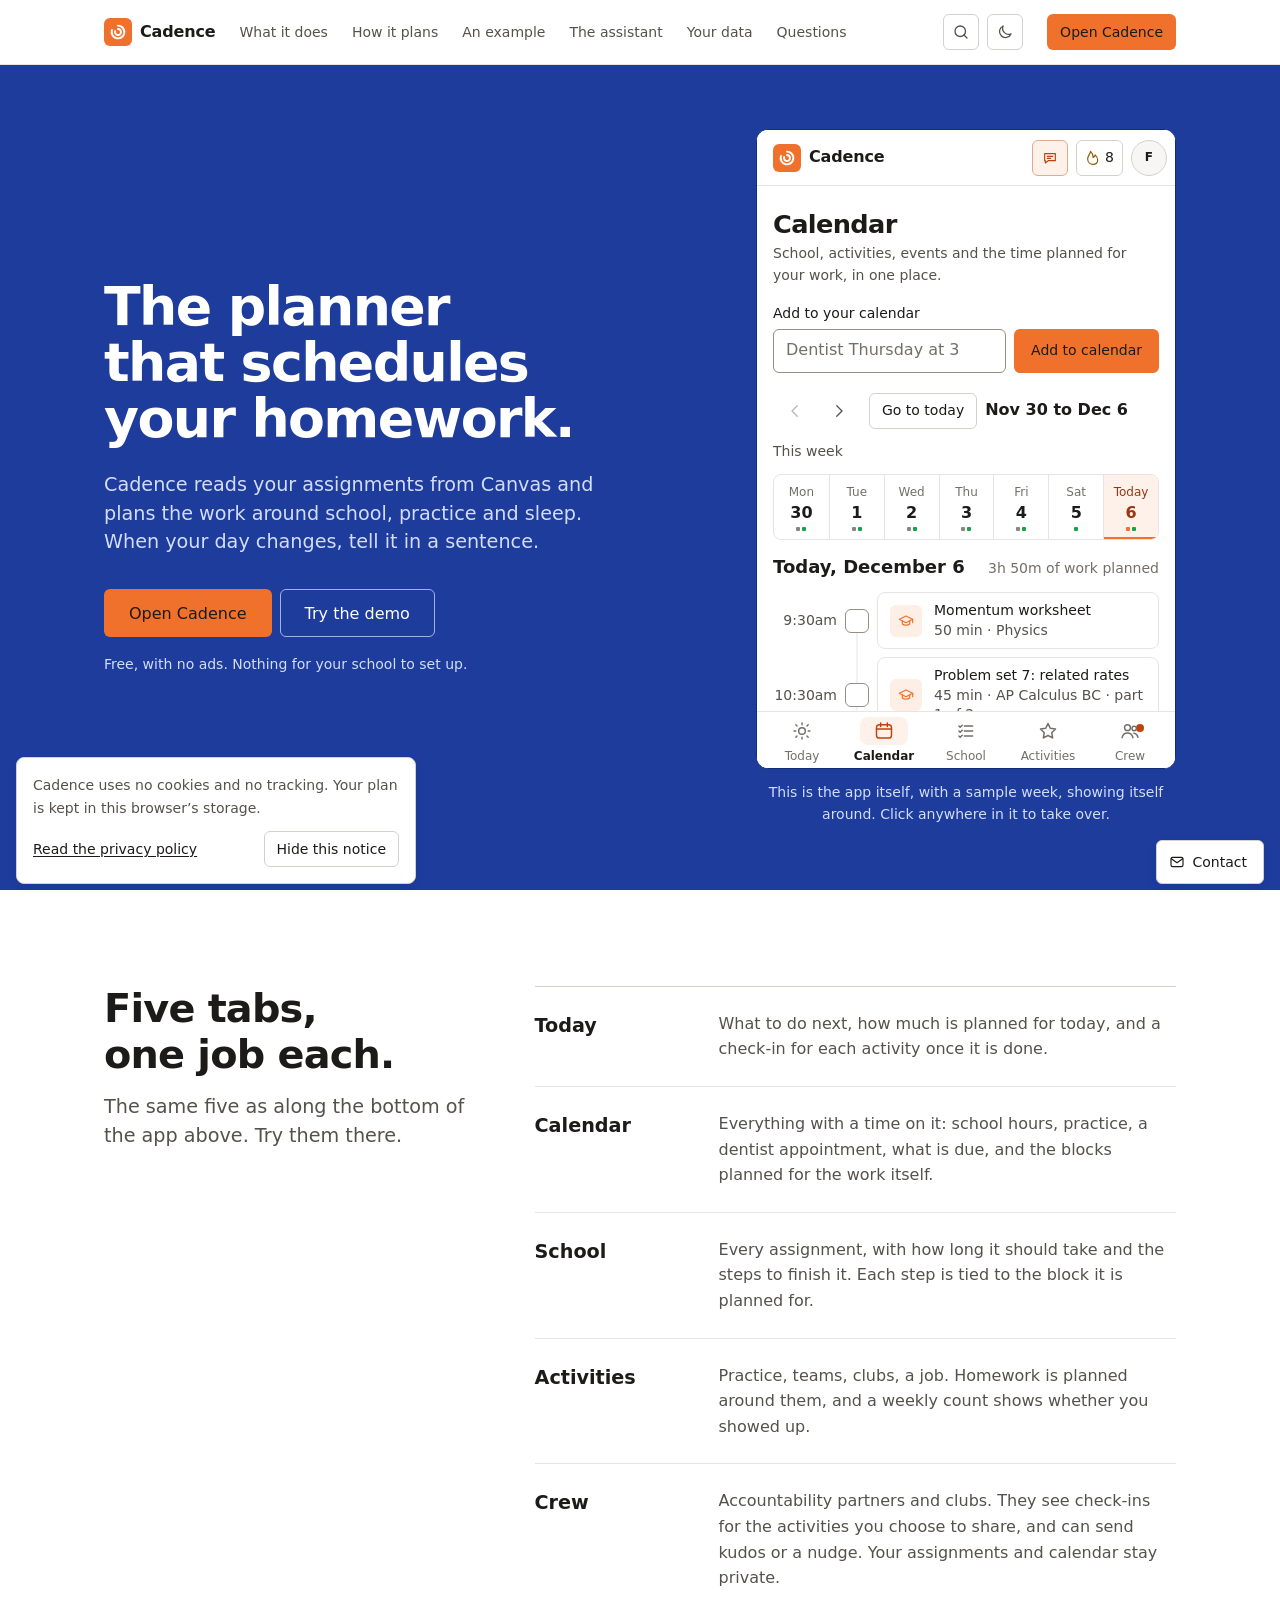
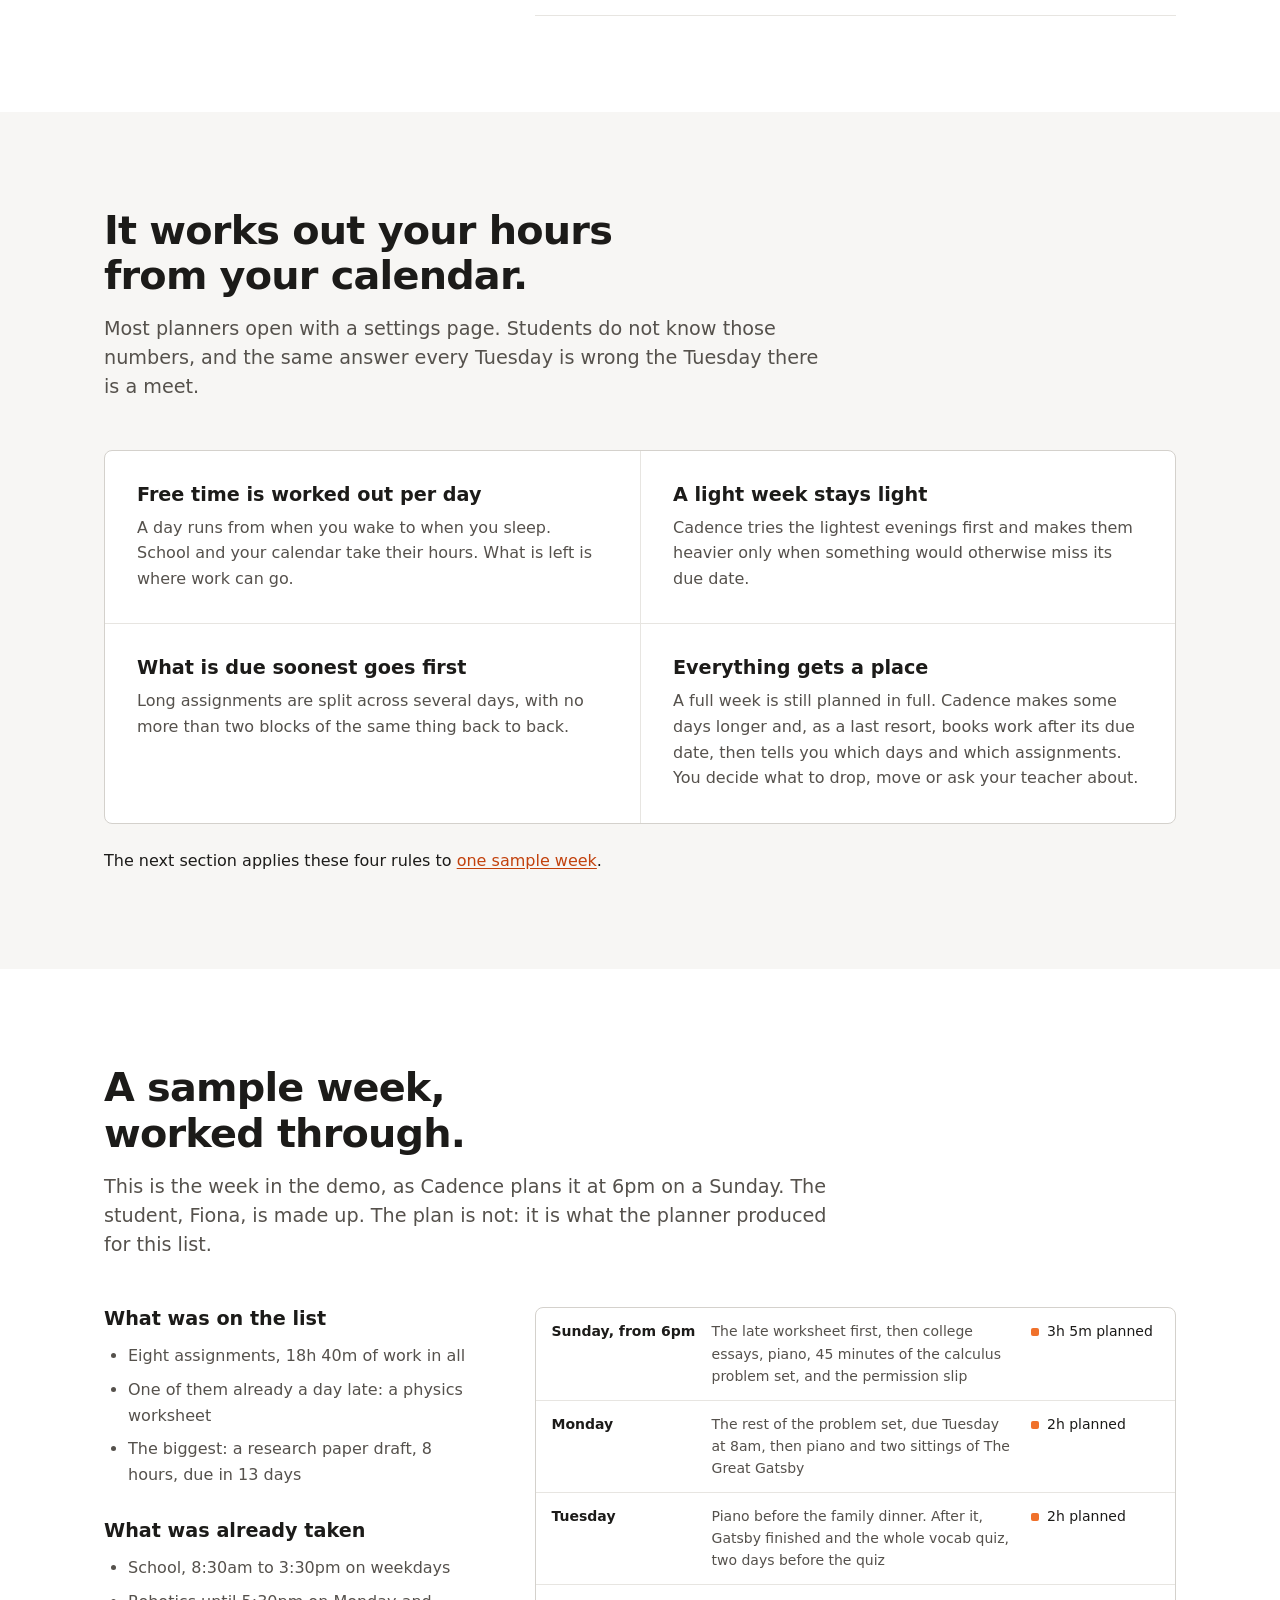
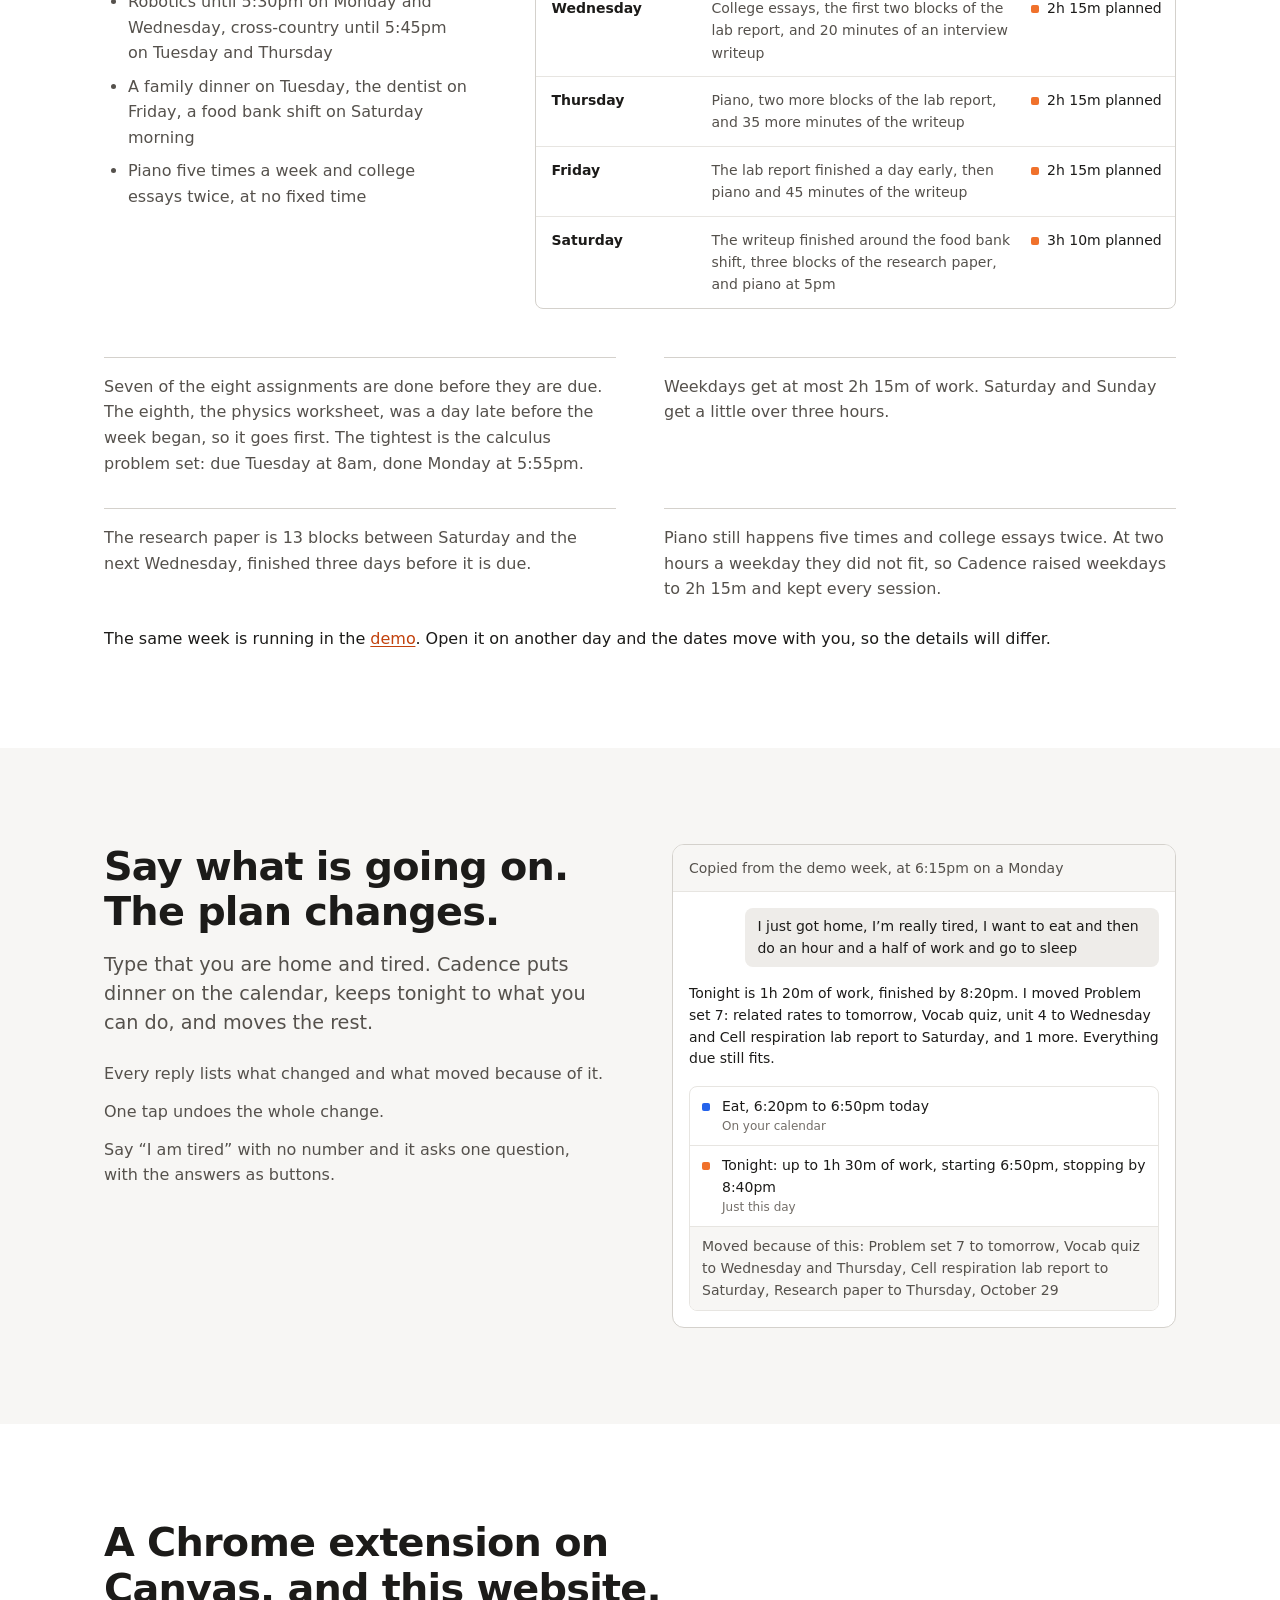
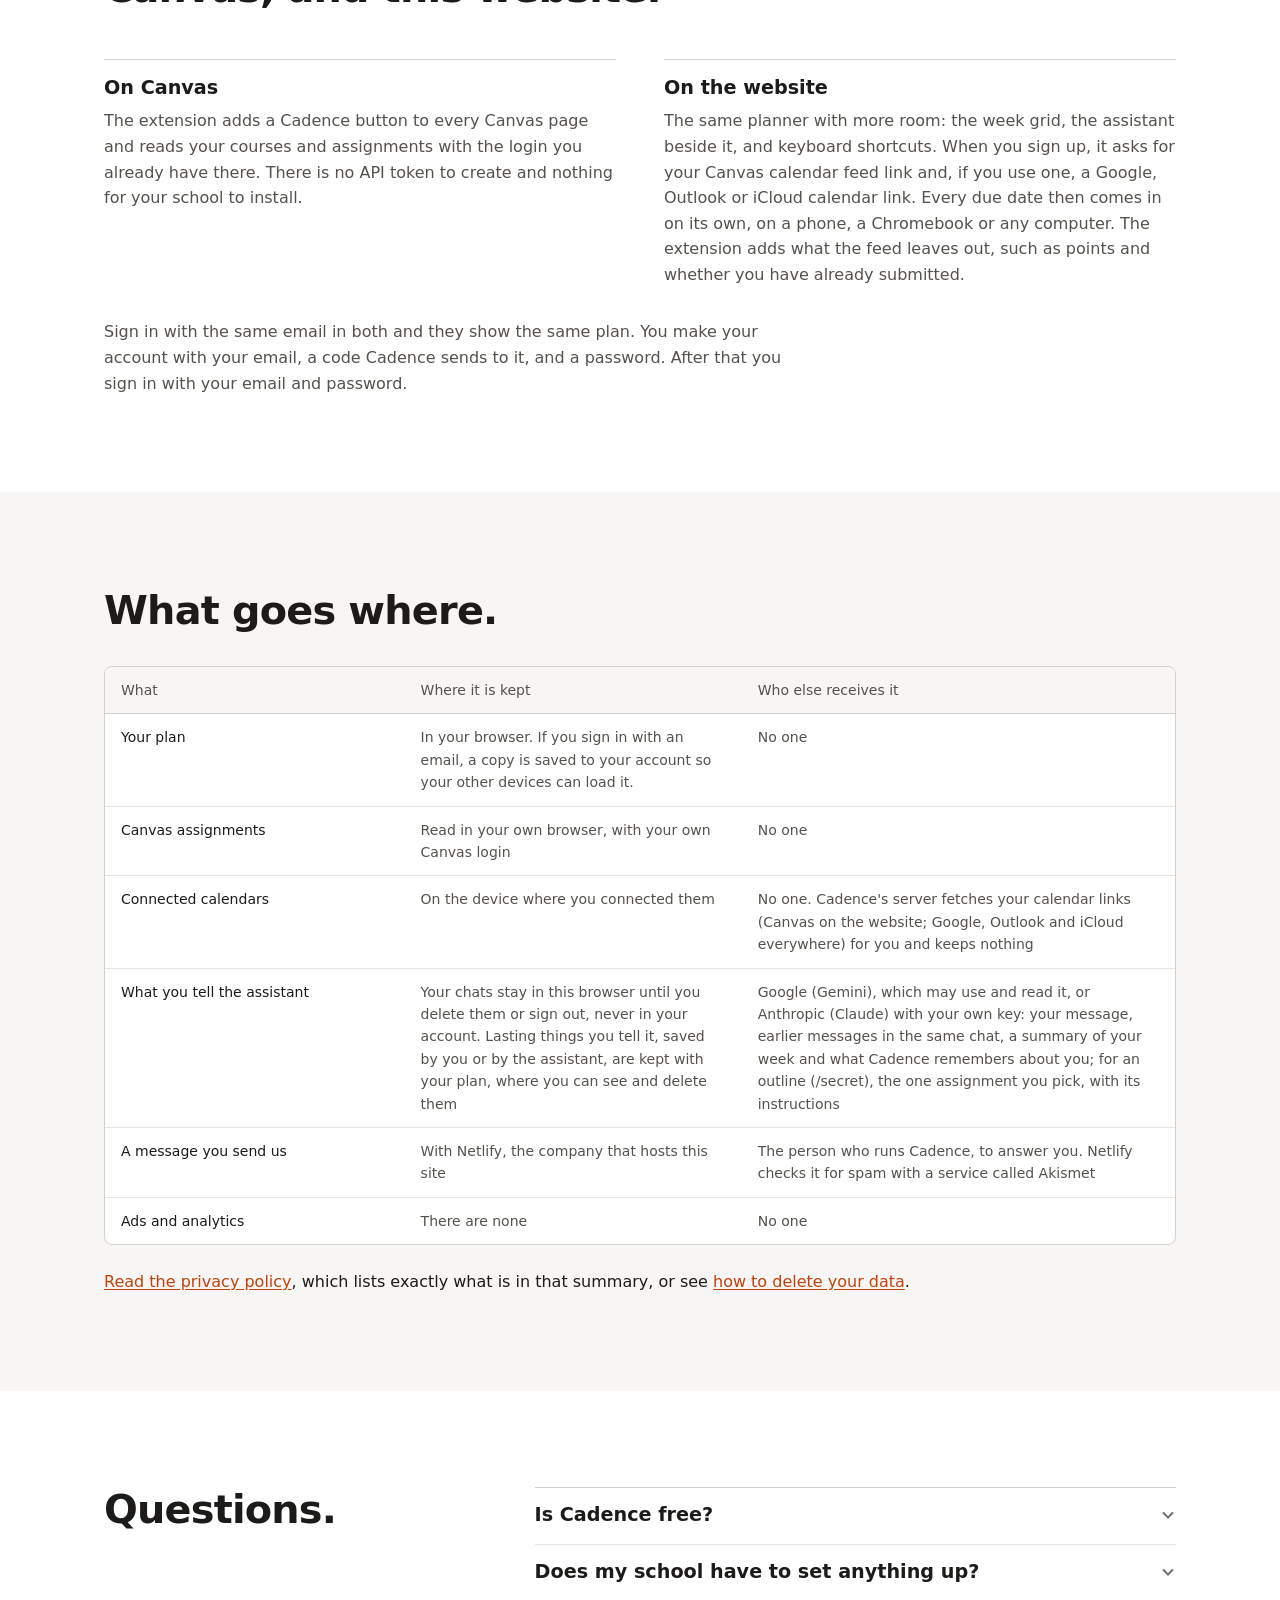
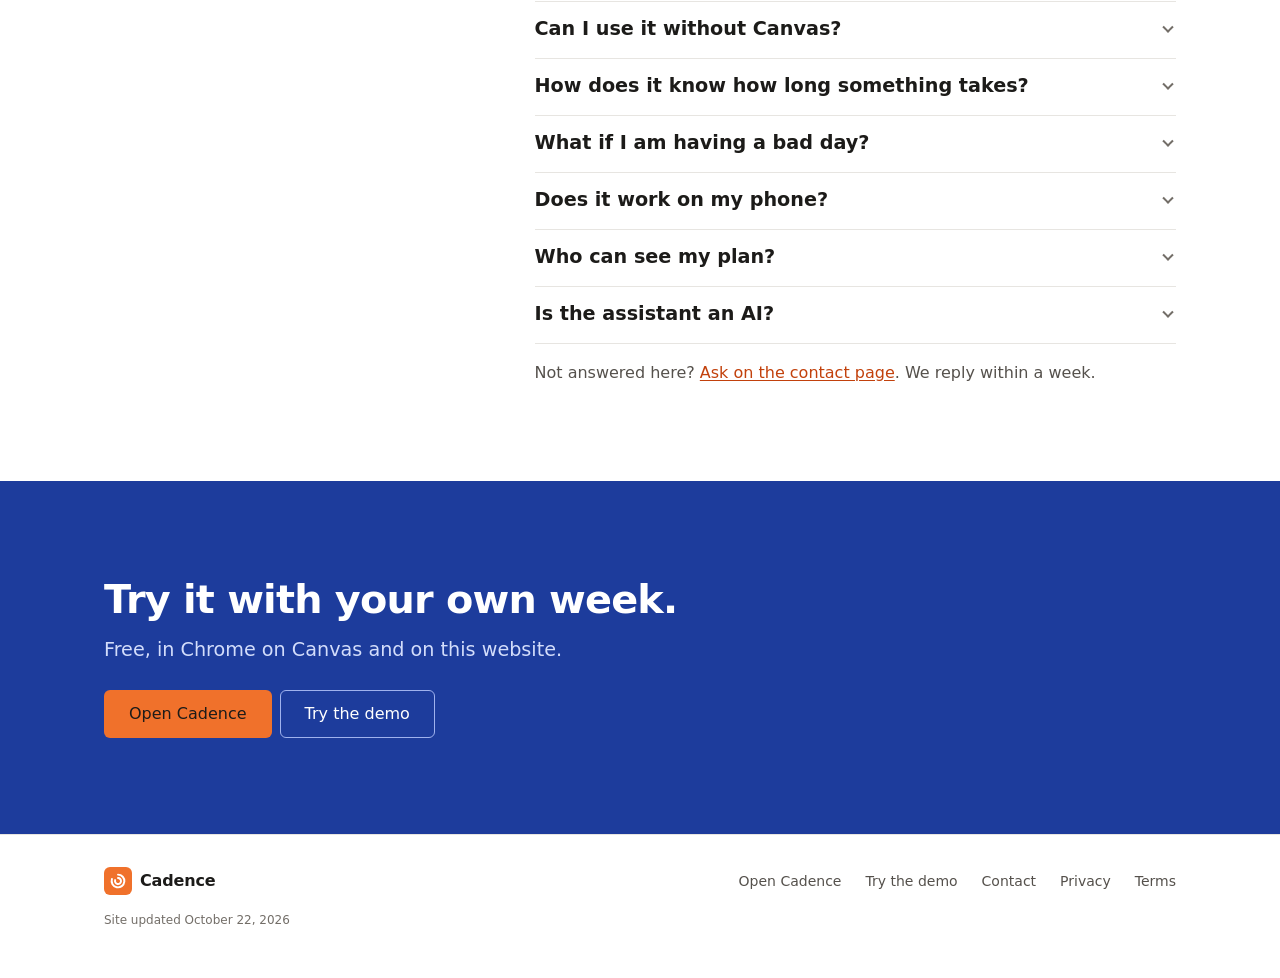
==== index.html @ 565e5728 "Password accounts: create with email, code and password; sign in with email and password; set or cha" ====
<!doctype html>
<html lang="en" data-theme-default="light">
<head>
<meta charset="utf-8">
<meta name="viewport" content="width=device-width, initial-scale=1">
<title>Cadence: the planner that schedules your homework</title>
<meta name="description" content="Cadence reads your assignments from Canvas and plans the work around school, practice and sleep. When your day changes, tell it in a sentence.">
<!-- stamp:head -->
<link rel="canonical" href="https://cadenceaiplanning.netlify.app/">
<meta property="og:site_name" content="Cadence">
<meta property="og:type" content="website">
<meta property="og:title" content="Cadence: the planner that schedules your homework">
<meta property="og:description" content="Cadence reads your assignments from Canvas and plans the work around school, practice and sleep. When your day changes, tell it in a sentence.">
<meta property="og:url" content="https://cadenceaiplanning.netlify.app/">
<meta property="og:image" content="https://cadenceaiplanning.netlify.app/icons/social.png">
<meta property="og:image:width" content="1200">
<meta property="og:image:height" content="630">
<meta property="og:image:alt" content="Cadence: the planner that schedules your homework. A week with school, activities, events and planned work.">
<meta name="twitter:card" content="summary_large_image">
<script type="application/ld+json">{"@context":"https://schema.org","@type":"WebSite","name":"Cadence","url":"https://cadenceaiplanning.netlify.app/"}</script>
<!-- /stamp:head -->
<link rel="icon" href="/favicon.ico" sizes="any">
<link rel="icon" type="image/png" sizes="32x32" href="/icons/icon32.png">
<link rel="icon" type="image/png" sizes="16x16" href="/icons/icon16.png">
<link rel="apple-touch-icon" sizes="180x180" href="/icons/apple-touch-icon.png">
<meta name="theme-color" content="#ffffff">
<script src="/src/panel/theme.js"></script>
<link rel="stylesheet" href="/site.css">
</head>
<body>
<a class="skip" href="#main">Skip to the page</a>

<header class="nav nav-home"><div class="wrap">
  <a class="brand" href="/" translate="no"><span class="mark"><svg viewBox="0 0 24 24" width="18" height="18" fill="none" stroke="currentColor" stroke-width="2.6" stroke-linecap="round" aria-hidden="true"><path d="M12 3.5a8.5 8.5 0 1 1-8.1 5.9"/><path d="M12 8a4 4 0 1 1-3.8 2.8"/></svg></span>Cadence</a>
  <nav class="links" aria-label="On this page">
    <a href="#what">What it does</a>
    <a href="#how">How it plans</a>
    <a href="#example">An example</a>
    <a href="#assistant">The assistant</a>
    <a href="#data">Your data</a>
    <a href="#questions">Questions</a>
  </nav>
  <span class="spacer"></span>
  <div class="tools">
    <button type="button" class="tool icon" data-search hidden aria-label="Search this site" aria-keyshortcuts="/" data-tip="Search this site (press /)"><svg viewBox="0 0 24 24" width="18" height="18" fill="none" stroke="currentColor" stroke-width="1.75" stroke-linecap="round" aria-hidden="true"><circle cx="11" cy="11" r="7"/><path d="M20 20l-4-4"/></svg></button>
    <button type="button" class="tool icon" data-theme-toggle hidden aria-label="Switch to dark theme" data-tip="Switch to dark theme"></button>
  </div>
  <div class="actions">
    <a class="btn plain small" href="/demo.html">Try the demo</a>
    <a class="btn primary small" href="/app.html">Open Cadence</a>
  </div>
  <details class="menu">
    <summary>Menu</summary>
    <nav aria-label="On this page">
      <a href="#what">What it does</a>
      <a href="#how">How it plans</a>
      <a href="#example">An example</a>
      <a href="#assistant">The assistant</a>
      <a href="#data">Your data</a>
      <a href="#questions">Questions</a>
      <a href="/contact.html">Contact</a>
      <a class="demo-link" href="/demo.html">Try the demo</a>
      <a class="open-link" href="/app.html">Open Cadence</a>
    </nav>
  </details>
</div></header>

<main id="main" tabindex="-1">

<div class="hero"><div class="wrap">
  <div>
    <h1>The planner that schedules your homework.</h1>
    <p class="sub">Cadence reads your assignments from Canvas and plans the work around school, practice and sleep. When your day changes, tell it in a sentence.</p>
    <div class="cta">
      <a class="btn primary large" href="/app.html">Open Cadence</a>
      <a class="btn plain large" href="/demo.html">Try the demo</a>
    </div>
    <p class="facts">Free, with no ads. Nothing for your school to set up.</p>
  </div>
  <figure class="live">
    <div class="live-wait" aria-hidden="true"><i></i><i></i><i></i></div>
    <iframe src="/demo.html?embed=1&amp;autoplay=1" title="Cadence, running with a sample week"></iframe>
    <figcaption>This is the app itself, with a sample week, showing itself around. Click anywhere in it to take over.</figcaption>
  </figure>
</div></div>

<section id="what"><div class="wrap jobs">
  <div>
    <h2 id="five-tabs-one-job-each">Five tabs, one job each.</h2>
    <p class="lead">The same five as along the bottom of the app above. Try them there.</p>
  </div>
  <dl>
    <div><dt>Today</dt>
      <dd>What to do next, how much is planned for today, and a check-in for each activity once it is done.</dd></div>
    <div><dt>Calendar</dt>
      <dd>Everything with a time on it: school hours, practice, a dentist appointment, what is due, and the blocks planned for the work itself.</dd></div>
    <div><dt>School</dt>
      <dd>Every assignment, with how long it should take and the steps to finish it. Each step is tied to the block it is planned for.</dd></div>
    <div><dt>Activities</dt>
      <dd>Practice, teams, clubs, a job. Homework is planned around them, and a weekly count shows whether you showed up.</dd></div>
    <div><dt>Crew</dt>
      <dd>Accountability partners and clubs. They see check-ins for the activities you choose to share, and can send kudos or a nudge. Your assignments and calendar stay private.</dd></div>
  </dl>
</div></section>

<section id="how" class="band"><div class="wrap">
  <h2 id="it-works-out-your-hours-from-your-calendar">It works out your hours from your calendar.</h2>
  <p class="lead">Most planners open with a settings page. Students do not know those numbers, and the same answer every Tuesday is wrong the Tuesday there is a meet.</p>
  <div class="rules">
    <div><h3 id="free-time-is-worked-out-per-day">Free time is worked out per day</h3>
      <p>A day runs from when you wake to when you sleep. School and your calendar take their hours. What is left is where work can go.</p></div>
    <div><h3 id="a-light-week-stays-light">A light week stays light</h3>
      <p>Cadence tries the lightest evenings first and makes them heavier only when something would otherwise miss its due date.</p></div>
    <div><h3 id="what-is-due-soonest-goes-first">What is due soonest goes first</h3>
      <p>Long assignments are split across several days, with no more than two blocks of the same thing back to back.</p></div>
    <div><h3 id="everything-gets-a-place">Everything gets a place</h3>
      <p>A full week is still planned in full. Cadence makes some days longer and, as a last resort, books work after its due date, then tells you which days and which assignments. You decide what to drop, move or ask your teacher about.</p></div>
  </div>
  <p class="after-table">The next section applies these four rules to <a href="#example">one sample week</a>.</p>
</div></section>

<section id="example"><div class="wrap">
  <h2 id="a-sample-week-worked-through">A sample week, worked through.</h2>
  <p class="lead">This is the week in the demo, as Cadence plans it at 6pm on a Sunday. The student, Fiona, is made up. The plan is not: it is what the planner produced for this list.</p>
  <div class="example">
    <div class="given">
      <h3 id="what-was-on-the-list">What was on the list</h3>
      <ul>
        <li>Eight assignments, 18h 40m of work in all</li>
        <li>One of them already a day late: a physics worksheet</li>
        <li>The biggest: a research paper draft, 8 hours, due in 13 days</li>
      </ul>
      <h3 id="what-was-already-taken">What was already taken</h3>
      <ul>
        <li>School, 8:30am to 3:30pm on weekdays</li>
        <li>Robotics until 5:30pm on Monday and Wednesday, cross-country until 5:45pm on Tuesday and Thursday</li>
        <li>A family dinner on Tuesday, the dentist on Friday, a food bank shift on Saturday morning</li>
        <li>Piano five times a week and college essays twice, at no fixed time</li>
      </ul>
    </div>
    <dl class="week">
      <div><dt>Sunday, from 6pm</dt><dd>The late worksheet first, then college essays, piano, 45 minutes of the calculus problem set, and the permission slip</dd><dd class="time">3h 5m planned</dd></div>
      <div><dt>Monday</dt><dd>The rest of the problem set, due Tuesday at 8am, then piano and two sittings of The Great Gatsby</dd><dd class="time">2h planned</dd></div>
      <div><dt>Tuesday</dt><dd>Piano before the family dinner. After it, Gatsby finished and the whole vocab quiz, two days before the quiz</dd><dd class="time">2h planned</dd></div>
      <div><dt>Wednesday</dt><dd>College essays, the first two blocks of the lab report, and 20 minutes of an interview writeup</dd><dd class="time">2h 15m planned</dd></div>
      <div><dt>Thursday</dt><dd>Piano, two more blocks of the lab report, and 35 more minutes of the writeup</dd><dd class="time">2h 15m planned</dd></div>
      <div><dt>Friday</dt><dd>The lab report finished a day early, then piano and 45 minutes of the writeup</dd><dd class="time">2h 15m planned</dd></div>
      <div><dt>Saturday</dt><dd>The writeup finished around the food bank shift, three blocks of the research paper, and piano at 5pm</dd><dd class="time">3h 10m planned</dd></div>
    </dl>
  </div>
  <ul class="points results">
    <li>Seven of the eight assignments are done before they are due. The eighth, the physics worksheet, was a day late before the week began, so it goes first. The tightest is the calculus problem set: due Tuesday at 8am, done Monday at 5:55pm.</li>
    <li>Weekdays get at most 2h 15m of work. Saturday and Sunday get a little over three hours.</li>
    <li>The research paper is 13 blocks between Saturday and the next Wednesday, finished three days before it is due.</li>
    <li>Piano still happens five times and college essays twice. At two hours a weekday they did not fit, so Cadence raised weekdays to 2h 15m and kept every session.</li>
  </ul>
  <p class="after-table">The same week is running in the <a href="/demo.html">demo</a>. Open it on another day and the dates move with you, so the details will differ.</p>
</div></section>

<section id="assistant" class="band"><div class="wrap split">
  <div>
    <h2 id="say-what-is-going-on-the-plan-changes">Say what is going on. The plan changes.</h2>
    <p class="lead">Type that you are home and tired. Cadence puts dinner on the calendar, keeps tonight to what you can do, and moves the rest.</p>
    <ul class="points">
      <li>Every reply lists what changed and what moved because of it.</li>
      <li>One tap undoes the whole change.</li>
      <li>Say &ldquo;I am tired&rdquo; with no number and it asks one question, with the answers as buttons.</li>
    </ul>
  </div>
  <figure class="exchange">
    <figcaption>Copied from the demo week, at 6:15pm on a Monday</figcaption>
    <div class="turns">
      <div class="said">I just got home, I&rsquo;m really tired, I want to eat and then do an hour and a half of work and go to sleep</div>
      <div class="reply">Tonight is 1h 20m of work, finished by 8:20pm. I moved Problem set 7: related rates to tomorrow, Vocab quiz, unit 4 to Wednesday and Cell respiration lab report to Saturday, and 1 more. Everything due still fits.</div>
      <div class="changes">
        <div><i class="k-event"></i><span><b>Eat, 6:20pm to 6:50pm today</b><small>On your calendar</small></span></div>
        <div><i class="k-work"></i><span><b>Tonight: up to 1h 30m of work, starting 6:50pm, stopping by 8:40pm</b><small>Just this day</small></span></div>
        <div>Moved because of this: Problem set 7 to tomorrow, Vocab quiz to Wednesday and Thursday, Cell respiration lab report to Saturday, Research paper to Thursday, October 29</div>
      </div>
    </div>
  </figure>
</div></section>

<section id="where"><div class="wrap">
  <h2 id="a-chrome-extension-on-canvas-and-this-website">A Chrome extension on Canvas, and this website.</h2>
  <div class="places">
    <div><h3 id="on-canvas">On Canvas</h3>
      <p>The extension adds a Cadence button to every Canvas page and reads your courses and assignments with the login you already have there. There is no API token to create and nothing for your school to install.</p>
      <!--off <p data-needs="extension"><a class="btn" href="/app" data-site-href="extension" rel="noopener">Add to Chrome</a></p> off--></div>
    <div><h3 id="on-the-website">On the website</h3>
      <p>The same planner with more room: the week grid, the assistant beside it, and keyboard shortcuts. When you sign up, it asks for your Canvas calendar feed link and, if you use one, a Google, Outlook or iCloud calendar link. Every due date then comes in on its own, on a phone, a Chromebook or any computer. The extension adds what the feed leaves out, such as points and whether you have already submitted.</p></div>
  </div>
  <p class="also" data-needs="cloud">Sign in with the same email in both and they show the same plan. You make your account with your email, a code Cadence sends to it, and a password. After that you sign in with your email and password.</p>
  <!--off <p class="also" data-needs="no-cloud">Connect Google Calendar, or paste your Canvas calendar feed link, and Cadence plans around what is already there. It writes to Google Calendar only if you turn that on, item by item.</p> off-->
</div></section>

<section id="data" class="band"><div class="wrap">
  <h2 id="what-goes-where">What goes where.</h2>
  <div class="where" tabindex="0" role="region" aria-label="What Cadence stores and where">
    <table role="table">
      <thead role="rowgroup"><tr role="row"><th scope="col" role="columnheader">What</th><th scope="col" role="columnheader">Where it is kept</th><th scope="col" role="columnheader">Who else receives it</th></tr></thead>
      <tbody role="rowgroup">
        <tr role="row"><th scope="row" role="rowheader">Your plan</th><td role="cell">In your browser.<span data-needs="cloud"> If you sign in with an email, a copy is saved to your account so your other devices can load it.</span></td><td role="cell">No one</td></tr>
        <tr role="row"><th scope="row" role="rowheader">Canvas assignments</th><td role="cell">Read in your own browser, with your own Canvas login</td><td role="cell">No one</td></tr>
        <tr role="row"><th scope="row" role="rowheader">Connected calendars</th><td role="cell">On the device where you connected them</td><td role="cell">No one. Cadence's server fetches your calendar links (Canvas on the website; Google, Outlook and iCloud everywhere) for you and keeps nothing</td></tr>
        <tr role="row"><th scope="row" role="rowheader">What you tell the assistant</th><td role="cell">Your chats stay in this browser until you delete them or sign out, never in your account. Lasting things you tell it, saved by you or by the assistant, are kept with your plan, where you can see and delete them</td><td role="cell">Google (Gemini), which may use and read it, or Anthropic (Claude) with your own key: your message, earlier messages in the same chat, a summary of your week and what Cadence remembers about you; for an outline (/secret), the one assignment you pick, with its instructions</td></tr>
        <tr role="row"><th scope="row" role="rowheader">A message you send us</th><td role="cell">With Netlify, the company that hosts this site</td><td role="cell">The person who runs Cadence, to answer you. Netlify checks it for spam with a service called Akismet</td></tr>
        <tr data-needs="no-visits" role="row"><th scope="row" role="rowheader">Ads and analytics</th><td role="cell">There are none</td><td role="cell">No one</td></tr>
        <!--off <tr data-needs="visits" role="row"><th scope="row" role="rowheader">Ads and visit counts</th><td role="cell">No ads. A link shared with a label on it adds one to that label&rsquo;s count for the day</td><td role="cell">No one, and nothing about you is recorded</td></tr> off-->
      </tbody>
    </table>
  </div>
  <p class="after-table"><a href="/privacy.html">Read the privacy policy</a>, which lists exactly what is in that summary, or see <a href="/privacy.html#deleting-your-data">how to delete your data</a>.</p>
</div></section>

<section id="questions"><div class="wrap faq">
  <h2 id="questions-2">Questions.</h2>
  <div class="faq-list">
    <details><summary id="is-cadence-free">Is Cadence free?</summary>
      <p>Yes. There is no paid plan and there are no ads.</p></details>
    <details><summary id="does-my-school-have-to-set-anything-up">Does my school have to set anything up?</summary>
      <p>No. The extension reads Canvas through the login you already have in your browser, so there is no API token to create and nothing for an administrator to install.</p></details>
    <details><summary id="can-i-use-it-without-canvas">Can I use it without Canvas?</summary>
      <p>Yes. Type an assignment in a sentence, like &ldquo;Spanish quiz Thursday, 30 min&rdquo;, and it is estimated and scheduled the same way. Activities and events never needed Canvas. The <a href="/demo.html">demo</a> works the same way, with a sample week already in it.</p></details>
    <details><summary id="how-does-it-know-how-long-something-takes">How does it know how long something takes?</summary>
      <p>It starts from the assignment&rsquo;s title and instructions. When you finish something it asks whether that took less time, about that, or longer, and later estimates for the same kind of work adjust. You can set the time yourself on any assignment.</p></details>
    <details><summary id="what-if-i-am-having-a-bad-day">What if I am having a bad day?</summary>
      <p>Tell the assistant how much you can do tonight. There is <a href="#assistant">an example of that</a> further up this page. The rest of tonight&rsquo;s work moves to other days. If those days are full too, Cadence goes past your number or plans work after its due date, and tells you which, so you can choose.</p></details>
    <details><summary id="does-it-work-on-my-phone">Does it work on my phone?</summary>
      <p>Yes. The website works in a phone&rsquo;s browser, and your Canvas assignments come in through your Canvas calendar feed link. The Chrome extension, which also reads points and what you have submitted, runs in Chrome on a computer or a Chromebook.</p></details>
    <details><summary id="who-can-see-my-plan">Who can see my plan?</summary>
      <p>Nobody, unless you add an accountability partner or join a club. They see your name and the check-ins for the activities you chose to share, and nothing about your assignments or your calendar. The privacy policy says <a href="/privacy.html#what-other-people-can-see">exactly what they can see</a>.</p></details>
    <details><summary id="is-the-assistant-an-ai">Is the assistant an AI?</summary>
      <p>On a copy of Cadence that offers it, yes: your messages go to Gemini, an AI model made by Google, which may use them to improve its products and may have people read them, so do not type anything private. It changes your plan through the same steps you could take yourself. With your own Anthropic key, Claude does the same. If neither can be reached, simple sentences are read by ordinary code on your own device. The privacy policy lists <a href="/privacy.html#the-assistant-and-ai">exactly what is sent</a>.</p></details>
    <p class="ask">Not answered here? <a href="/contact.html">Ask on the contact page</a>.<span data-needs="reply"> We reply within <span data-site="reply">a week</span>.</span></p>
  </div>
</div></section>

<section class="closing"><div class="wrap">
  <h2 id="try-it-with-your-own-week">Try it with your own week.</h2>
  <p>Free, in Chrome on Canvas and on this website.</p>
  <div class="cta">
    <a class="btn primary large" href="/app.html">Open Cadence</a>
    <a class="btn plain large" href="/demo.html">Try the demo</a>
  </div>
</div></section>

</main>

<div class="cta-bar" data-cta-bar hidden>
  <a class="btn primary" href="/app.html">Open Cadence</a>
  <a class="btn plain" href="/demo.html">Try the demo</a>
</div>

<footer><div class="wrap">
  <a class="brand" href="/" translate="no"><span class="mark"><svg viewBox="0 0 24 24" width="18" height="18" fill="none" stroke="currentColor" stroke-width="2.6" stroke-linecap="round" aria-hidden="true"><path d="M12 3.5a8.5 8.5 0 1 1-8.1 5.9"/><path d="M12 8a4 4 0 1 1-3.8 2.8"/></svg></span>Cadence</a>
  <span class="spacer"></span>
  <nav class="foot-links" aria-label="Footer">
    <a href="/app.html">Open Cadence</a>
    <a href="/demo.html">Try the demo</a>
    <a href="/contact.html">Contact</a>
    <a href="/privacy.html">Privacy</a>
    <a href="/terms.html">Terms</a>
  </nav>
  <span class="updated-on">Site updated <span data-site="updated"><time datetime="2026-10-22">October 22, 2026</time></span></span>
</div></footer>

<aside class="notice" data-notice aria-label="How Cadence stores things" hidden>
  <p data-needs="no-visits">Cadence uses no cookies and no tracking. Your plan is kept in this browser&rsquo;s storage.</p>
  <!--off <p data-needs="visits">Cadence uses no cookies. Your plan is kept in this browser&rsquo;s storage. Visits from shared links are counted by the link&rsquo;s label, never by person.</p> off-->
  <div class="notice-actions">
    <a href="/privacy.html">Read the privacy policy</a>
    <button type="button" class="btn plain small" data-dismiss>Hide this notice</button>
  </div>
</aside>

<script type="module" src="/site.js"></script>
</body>
</html>
---- site.css ----
/* The public pages: homepage, privacy, terms.

   Same tokens as the app (src/panel/panel.css): one neutral family, one
   orange, hairlines before shadows, three weights. Type here steps by 1.2
   instead of 1.125, because a page that is read has room for bigger jumps.
   Nothing moves on scroll and nothing is here for decoration.

   The homepage adds two surfaces of its own. The stage is evening blue, the
   hour homework happens in: the first screen stands on it, with the app
   lit up as a white screen and the orange button as the brightest thing
   there, and so does the last invitation to try it. It is a place to stand,
   never a control, and it is the only loud colour on the page. The band is
   the app's own pale stone, taken by every other section so where one ends
   is shown without a rule; anything framed sits on it on the page colour.
   Privacy, terms and contact use neither. */

:root {
  --bg: #ffffff;
  --surface-2: #f7f6f4;
  --surface-3: #eeece9;
  --line: #e7e5e1;
  --line-strong: #d4d1cc;
  --text: #1c1b19;
  --text-2: #55514c;
  --muted: #736e68;
  --accent: #f0712b;
  --accent-strong: #c2410c;
  --accent-hover: #e2621c;
  --accent-soft: #fdf1e9;
  --accent-ink: #9a3412;
  --on-accent: #1c1b19;
  --stage: #1d3c9c;           /* evening blue */
  --stage-hover: #2a4aa8;
  --stage-edge: #142c78;
  --on-stage: #ffffff;        /* 9.6:1 on the stage */
  --on-stage-2: #d3ddfb;      /* 7.1:1 on the stage */
  --stage-line: #9fb2ee;      /* an outline on the stage, 4.6:1 */
  --band: #f7f6f4;
  --k-school: #8a857f;
  --k-event: #2563eb;
  --k-activity: #16a34a;
  --k-work: #f0712b;

  --font: ui-sans-serif, system-ui, -apple-system, "Segoe UI Variable Text", "Segoe UI", Roboto, "Helvetica Neue", Arial, sans-serif;
  --t-meta: .75rem;
  --t-sm: .875rem;
  --t-body: 1rem;
  --t-lead: 1.2rem;
  --t-h3: 1.2rem;
  --t-h2: 1.728rem;
  --t-h1: 2.074rem;
  --t-d2: 2.488rem;
  --t-d1: 3.583rem;
  --display-track: -.03em;

  --s1: 4px; --s2: 8px; --s3: 12px; --s4: 16px; --s6: 24px; --s8: 32px; --s12: 48px; --s16: 64px; --s24: 96px;
  --r-sm: 4px; --r: 6px; --r-lg: 8px; --r-xl: 12px;
  --m2: 150ms;
  --wide: 1120px;
  --field: #948e87;
  --green: #15803d;
  --red: #b91c1c;
  --shadow-3: 0 8px 24px rgba(0, 0, 0, .07);
  --scrim: rgba(20, 19, 18, .5);
  color-scheme: light;
}

/* Dark, when the toggle in the header (or the app) has chosen it. The same
   values as the app's, and the stage after dark. src/panel/theme.js writes
   data-theme on <html>. Screens only: paper is always light. */
@media screen {
:root[data-theme="dark"] {
  --bg: #141312;
  --surface-2: #232220;
  --surface-3: #2d2b28;
  --line: #2f2d2a;
  --line-strong: #45423e;
  --text: #f3f1ee;
  --text-2: #c4c0ba;
  --muted: #9c9790;
  --accent: #ff8a4c;
  --accent-strong: #ff8a4c;
  --accent-hover: #ffa06c;
  --accent-soft: #33211a;
  --accent-ink: #ffb48a;
  --on-accent: #1c1b19;
  --stage: #1c2d6e;
  --stage-hover: #26397d;
  --stage-edge: #33478f;
  --on-stage: #ffffff;
  --on-stage-2: #c9d4f7;
  --stage-line: #7f95dd;
  --band: #1e1c1a;
  --k-school: #a8a29e;
  --k-event: #60a5fa;
  --k-activity: #4ade80;
  --k-work: #ff8a4c;
  --field: #7d7871;
  --green: #4ade80;
  --red: #f87171;
  --shadow-3: 0 0 0 1px rgba(255, 255, 255, .06);
  --scrim: rgba(0, 0, 0, .6);
  color-scheme: dark;
}
}

*, *::before, *::after { box-sizing: border-box; }
/* hidden means hidden, whatever display a class has set. Controls that need
   script start hidden in the HTML and must stay that way without it. */
[hidden] { display: none !important; }
html { -webkit-text-size-adjust: 100%; scroll-padding-top: calc(var(--s16) + var(--s4)); }
body { margin: 0; background: var(--bg); color: var(--text); font: 400 var(--t-body)/1.6 var(--font); -webkit-font-smoothing: antialiased; }
h1, h2, h3, p, ul, ol, dl, dd, figure { margin: 0; }
h1, h2, h3 { text-wrap: balance; }
p { text-wrap: pretty; }
b, strong, th { font-weight: 600; }
a { color: var(--accent-strong); text-underline-offset: 2px; }
:focus-visible { outline: 2px solid var(--accent-strong); outline-offset: 2px; }
::selection { background: color-mix(in srgb, var(--accent) 24%, transparent); }
.wrap { width: 100%; max-width: var(--wide); margin: 0 auto; padding: 0 var(--s6); }
.skip { position: fixed; top: var(--s2); left: var(--s2); z-index: 30; padding: var(--s2) var(--s3); border-radius: var(--r); background: var(--text); color: var(--bg); font-size: var(--t-sm); font-weight: 500; text-decoration: none; transform: translateY(-200%); }
.skip { display: inline-flex; align-items: center; min-height: 44px; }
.skip:focus { transform: none; }

/* ----------------------------------------------------------------- nav */
.nav { position: sticky; top: 0; z-index: 20; border-bottom: 1px solid var(--line); background: var(--bg); }
.nav .wrap { display: flex; align-items: center; gap: var(--s6); height: 64px; }
.brand { display: flex; align-items: center; gap: var(--s2); color: var(--text); font-size: var(--t-body); font-weight: 600; letter-spacing: -.01em; text-decoration: none; }
a.brand { position: relative; }
a.brand::after { content: ""; position: absolute; inset: -8px -4px; }
.brand .mark { width: 28px; height: 28px; display: grid; place-items: center; border-radius: var(--r); background: var(--accent); color: #fff; }
.nav .links { display: flex; gap: var(--s6); }
.nav .links a { position: relative; color: var(--text-2); font-size: var(--t-sm); font-weight: 500; text-decoration: none; white-space: nowrap; }
.nav .links a::after { content: ""; position: absolute; inset: -12px -4px; }
.nav .links a:hover { color: var(--text); }
/* On the homepage, the link to the section you are reading has a 2px line
   under it on the header's lower edge (site.js initSections). It moves a link
   at a time, never by how far the page has scrolled, and does not animate. */
.nav .links a[aria-current="location"] { color: var(--text); }
.nav .links a[aria-current="location"]::before { content: ""; position: absolute; left: 0; right: 0; bottom: calc((100% - 64px) / 2 - 1px); height: 2px; background: var(--accent); pointer-events: none; }
.nav .links a[aria-current="page"] { color: var(--text); text-decoration: underline; text-decoration-color: var(--accent); text-decoration-thickness: 2px; text-underline-offset: 6px; }
.nav .spacer, footer .spacer { flex: 1; }
.nav .actions { display: flex; gap: var(--s2); }
.nav .tools { display: flex; align-items: center; gap: var(--s2); }
.tool {
  position: relative; display: inline-flex; align-items: center; gap: var(--s2); height: 36px; padding: 0 var(--s2) 0 var(--s3);
  border: 1px solid var(--line-strong); border-radius: var(--r); background: var(--bg); color: var(--muted);
  font: inherit; font-size: var(--t-sm); cursor: pointer; transition: background-color var(--m2) ease, color var(--m2) ease;
}
.tool::after { content: ""; position: absolute; inset: -4px; }
.tool:hover { background: var(--surface-2); color: var(--text); }
.tool.icon { width: 36px; padding: 0; justify-content: center; color: var(--text-2); }
kbd { display: inline-block; min-width: 20px; padding: 0 var(--s1); border: 1px solid var(--line-strong); border-bottom-width: 2px; border-radius: var(--r-sm); background: var(--bg); color: var(--text-2); font: 500 var(--t-meta)/1.5 ui-monospace, "SF Mono", Menlo, Consolas, monospace; text-align: center; }
code { padding: 0 var(--s1); border-radius: var(--r-sm); background: var(--surface-2); font: 400 var(--t-sm)/1.4 ui-monospace, "SF Mono", Menlo, Consolas, monospace; }

/* The name of an icon-only control, on hover and on keyboard focus. */
[data-tip]::before {
  content: attr(data-tip); position: absolute; top: calc(100% + var(--s2)); right: 0; z-index: 30; pointer-events: none;
  padding: var(--s1) var(--s2); border-radius: var(--r); background: var(--text); color: var(--bg);
  font-size: var(--t-meta); font-weight: 500; line-height: 1.5; white-space: nowrap; opacity: 0; transition: opacity 100ms ease;
}
[data-tip]:hover::before, [data-tip]:focus-visible::before { opacity: 1; }
.float[data-tip]::before { top: auto; bottom: calc(100% + var(--s2)); }
.menu { display: none; position: relative; }
.menu summary { display: inline-flex; align-items: center; min-height: 44px; padding: 0 var(--s3); border: 1px solid var(--line-strong); border-radius: var(--r); font-size: var(--t-sm); font-weight: 500; cursor: pointer; list-style: none; }
.menu summary::-webkit-details-marker { display: none; }
.menu nav { position: absolute; top: calc(100% + var(--s2)); right: 0; width: 220px; display: grid; padding: var(--s2); border: 1px solid var(--line-strong); border-radius: var(--r-lg); background: var(--bg); box-shadow: 0 4px 12px rgba(0, 0, 0, .06); }
.menu summary:hover { background: var(--surface-2); }
.menu nav a, .menu nav button { display: flex; align-items: center; width: 100%; min-height: 44px; padding: 0 var(--s3); border: 0; border-radius: var(--r); background: none; color: var(--text); font: inherit; font-size: var(--t-sm); font-weight: 500; text-align: left; text-decoration: none; cursor: pointer; }
.menu nav a:hover, .menu nav button:hover { background: var(--surface-2); }
.menu nav a[aria-current="page"] { color: var(--accent-ink); }
/* On a short screen (a phone on its side) the menu scrolls inside itself, and
   stops above the bar of actions when that is showing. */
.menu nav { max-height: calc(100dvh - var(--s16) - var(--s4) - var(--cta-h, 0px)); overflow-y: auto; overscroll-behavior: contain; }
/* The two buttons are in the menu only while the header has no room for them. */
.menu nav .demo-link, .menu nav .open-link { display: none; }
.menu nav button:first-of-type { margin-top: var(--s2); border-top: 1px solid var(--line); border-radius: 0 0 var(--r) var(--r); padding-top: var(--s2); min-height: 52px; }
/* The header at three widths.
   A phone: the name, the main button, and a menu that holds everything else.
   In between: search, the theme and both buttons are in the header, and the
   links to the parts of the page stay in the menu, because written out they
   would not fit on one line.
   Wide: the links are written out and there is no menu. The homepage has six
   of them, so there it gives up "Try the demo", which is in the page itself
   a few lines further down. */
@media (max-width: 1079.98px) {
  .nav .links { display: none; }
  .menu { display: block; }
}
@media (min-width: 768px) {
  .menu nav button { display: none; }
}
@media (min-width: 1080px) {
  .nav-home .actions .btn.plain { display: none; }
}
@media (max-width: 767.98px) {
  .wrap { padding: 0 var(--s4); }
  .nav .wrap { gap: var(--s2); }
  .nav .tools, .nav .actions .btn.plain { display: none; }
  .menu nav .demo-link, .cta-bar-on .menu nav .open-link { display: flex; }
}
/* Narrower than any current phone, but it is where a page ends up at 400%
   zoom: the main button moves into the menu too, and the header still fits. */
@media (max-width: 359.98px) {
  .nav .actions { display: none; }
  .menu nav .open-link { display: flex; }
}

.btn { position: relative; display: inline-flex; align-items: center; justify-content: center; min-height: 44px; padding: 0 var(--s4); border: 1px solid transparent; border-radius: var(--r); font: inherit; font-size: var(--t-sm); font-weight: 500; line-height: 1.2; white-space: nowrap; text-decoration: none; cursor: pointer; transition: background-color var(--m2) ease, border-color var(--m2) ease; }
.btn:active { transform: translateY(1px); }
.btn.primary { background: var(--accent); color: var(--on-accent); }
.btn.primary:hover { background: var(--accent-hover); }
.btn.plain { background: var(--bg); border-color: var(--line-strong); color: var(--text); }
.btn.plain:hover { background: var(--surface-2); }
.btn.small { min-height: 36px; padding: 0 var(--s3); }
.btn.small::after { content: ""; position: absolute; inset: -4px 0; }
.btn.large { min-height: 48px; padding: 0 var(--s6); font-size: var(--t-body); }

/* ---------------------------------------------------------------- hero */
/* What it is on the left; the thing itself, running, on the right. Both
   stand on the stage, so the first screen is one field of evening blue with
   the app lit up on it and the orange button as the brightest thing there. */
.hero { padding: var(--s12) 0; background: var(--stage); color: var(--on-stage); }
.hero .wrap { display: grid; grid-template-columns: minmax(0, 1fr); gap: var(--s12); align-items: center; }
.hero h1 { max-width: 16ch; font-size: var(--t-d2); font-weight: 700; line-height: 1.04; letter-spacing: var(--display-track); }
.hero .sub { max-width: 42ch; margin-top: var(--s6); color: var(--on-stage-2); font-size: var(--t-lead); line-height: 1.5; }
.hero .facts { margin-top: var(--s4); color: var(--on-stage-2); font-size: var(--t-sm); }
.cta { display: flex; flex-wrap: wrap; gap: var(--s2); margin-top: var(--s6); }
.hero .cta { margin-top: var(--s8); }
/* On the stage, the second button is an outline in the stage's own light,
   and focus is drawn in white so it can be found against the colour. */
.hero .btn.plain, .closing .btn.plain { border-color: var(--stage-line); background: transparent; color: var(--on-stage); }
.hero .btn.plain:hover, .closing .btn.plain:hover { background: var(--stage-hover); }
.hero :focus-visible, .closing :focus-visible { outline-color: var(--on-stage); }
/* Under the words on a narrow screen, it keeps their left edge. */
.live { width: 100%; max-width: 420px; margin: 0; }
.live iframe { display: block; width: 100%; height: min(640px, calc(100dvh - 176px)); min-height: 480px; border: 1px solid var(--stage-edge); border-radius: var(--r-xl); background: var(--bg); }
.live figcaption { margin-top: var(--s3); color: var(--on-stage-2); font-size: var(--t-sm); text-align: center; }
/* Until the demo has loaded, its frame is already there, the same size and
   colour as the app, holding three quiet bars: a white screen waiting on the
   blue, not bars floating on it. */
.live { position: relative; }
.live-wait {
  position: absolute; inset: 0 0 auto; height: min(640px, calc(100dvh - 176px)); min-height: 480px;
  display: grid; align-content: start; gap: var(--s3); padding: var(--s6);
  border: 1px solid var(--stage-edge); border-radius: var(--r-xl); background: var(--bg); pointer-events: none;
}
.live-wait i { height: 12px; border-radius: var(--r-sm); background: var(--surface-3); animation: wait 1.2s ease-in-out infinite alternate; }
.live-wait i:nth-child(1) { width: 55%; height: 20px; }
.live-wait i:nth-child(2) { width: 85%; }
.live-wait i:nth-child(3) { width: 70%; }
/* The frame is held back only where a script is there to bring it in: theme.js
   puts data-theme on <html> the moment any script runs. With scripts off the
   frame simply shows. And if this page's own script never arrives, the frame
   brings itself in after five seconds instead of staying blank. */
.live iframe { position: relative; }
:root[data-theme] .live iframe { opacity: 0; transition: opacity var(--m2) ease; animation: live-late var(--m2) ease 5s forwards; }
:root[data-theme] .live.ready iframe { opacity: 1; animation: none; }
:root:not([data-theme]) .live-wait, .live.ready .live-wait { display: none; }
@keyframes live-late { to { opacity: 1; } }
@keyframes wait { from { opacity: .45; } to { opacity: 1; } }
@media (min-width: 960px) {
  .hero { padding: var(--s16) 0; }
  .hero .wrap { grid-template-columns: minmax(0, 1fr) 420px; gap: var(--s16); }
  /* Grows with the window until the full display size, so a small laptop
     gets three lines beside the app instead of five. */
  .hero h1 { font-size: clamp(var(--t-d2), 4.2vw, var(--t-d1)); }
}

/* ------------------------------------------------------------ sections */
/* White and the band take turns down the homepage; the change of colour is
   where one section ends, so there is no rule between them. */
section { padding: var(--s16) 0; }
section.band { background: var(--band); }
@media (min-width: 960px) { section { padding: var(--s24) 0; } }
h2 { max-width: 24ch; font-size: var(--t-h2); font-weight: 700; line-height: 1.15; letter-spacing: -.02em; }
h3 { font-size: var(--t-h3); font-weight: 600; line-height: 1.25; }
.lead { max-width: 60ch; margin-top: var(--s4); color: var(--text-2); font-size: var(--t-lead); line-height: 1.5; }
@media (min-width: 960px) { h2 { font-size: var(--t-d2); } }

/* The five tabs of the app above: the name of each, then what it is for. */
.jobs { display: grid; gap: var(--s8); }
.jobs dl { border-top: 1px solid var(--line-strong); }
.jobs dl > div { display: grid; gap: var(--s1) var(--s6); padding: var(--s4) 0; border-bottom: 1px solid var(--line); }
.jobs dt { font-size: var(--t-h3); font-weight: 600; }
.jobs dd { max-width: 60ch; color: var(--text-2); }
.jobs .lead { max-width: 32ch; }
@media (min-width: 960px) {
  .jobs { grid-template-columns: minmax(0, 4fr) minmax(0, 7fr); gap: var(--s16); align-items: start; }
  .jobs dl > div { grid-template-columns: 160px minmax(0, 1fr); padding: var(--s6) 0; }
}

/* Four rules the planner follows: one frame on the band, ruled into a
   two by two. */
.rules { display: grid; margin-top: var(--s12); border: 1px solid var(--line-strong); border-radius: var(--r-lg); background: var(--bg); }
.rules > div { padding: var(--s6); }
.rules > div + div { border-top: 1px solid var(--line); }
.rules p { max-width: 48ch; margin-top: var(--s2); color: var(--text-2); }
@media (min-width: 768px) {
  .rules { grid-template-columns: repeat(2, minmax(0, 1fr)); }
  .rules > div { padding: var(--s8); }
  .rules > div + div { border-top: 0; }
  .rules > div:nth-child(n + 3) { border-top: 1px solid var(--line); }
  .rules > div:nth-child(even) { border-left: 1px solid var(--line); }
}

/* The assistant: the claim beside an exchange copied from the demo. */
.split { display: grid; gap: var(--s12); align-items: start; }
@media (min-width: 960px) { .split { grid-template-columns: minmax(0, 1fr) minmax(0, 1fr); gap: var(--s16); } }
.points { display: grid; gap: var(--s3); max-width: 52ch; margin-top: var(--s6); padding: 0; list-style: none; color: var(--text-2); }
.points b { color: var(--text); }
.exchange { border: 1px solid var(--line-strong); border-radius: var(--r-xl); background: var(--bg); overflow: hidden; }
.exchange figcaption { padding: var(--s3) var(--s4); border-bottom: 1px solid var(--line); background: var(--surface-2); color: var(--text-2); font-size: var(--t-sm); }
.exchange .turns { display: grid; gap: var(--s4); padding: var(--s4); }
.said { justify-self: end; max-width: 88%; padding: var(--s2) var(--s3); border-radius: var(--r-lg); background: var(--surface-3); font-size: var(--t-sm); line-height: 1.55; }
.reply { font-size: var(--t-sm); line-height: 1.55; }
.changes { border: 1px solid var(--line); border-radius: var(--r-lg); font-size: var(--t-sm); overflow: hidden; }
.changes > div { display: flex; align-items: baseline; gap: var(--s3); padding: var(--s2) var(--s3); border-bottom: 1px solid var(--line); }
.changes > div:last-child { display: block; border-bottom: 0; background: var(--surface-2); color: var(--text-2); }
.changes i { width: 8px; height: 8px; flex: none; border-radius: 2px; background: var(--k-work); }
.changes i.k-event { background: var(--k-event); }
.changes b { display: block; font-weight: 500; }
.changes small { display: block; color: var(--muted); font-size: var(--t-meta); }

/* One sample week: what went in on the left, the plan day by day on the
   right, and what came out underneath. */
.example { display: grid; gap: var(--s8); margin-top: var(--s12); }
.given h3:not(:first-child) { margin-top: var(--s8); }
.given ul { display: grid; gap: var(--s2); margin-top: var(--s3); padding-left: var(--s6); color: var(--text-2); }
/* The days are a list, not a table, so on a phone each one is its name and
   its total on one line with what was planned underneath, and nothing has to
   be scrolled sideways. */
.week { margin: 0; border: 1px solid var(--line-strong); border-radius: var(--r-lg); }
.week > div { display: grid; grid-template-columns: minmax(0, 1fr) 8rem; gap: var(--s1) var(--s4); padding: var(--s3) var(--s4); }
.week > div + div { border-top: 1px solid var(--line); }
.week dt { font-size: var(--t-sm); font-weight: 600; }
.week dd { grid-column: 1 / -1; color: var(--text-2); font-size: var(--t-sm); }
/* Planned work is homework time, so each total carries the calendar's mark
   for homework: the same small square as in the app. */
.week dd.time { display: flex; align-items: baseline; gap: var(--s2); grid-column: 2; grid-row: 1; color: var(--text); font-weight: 500; white-space: nowrap; font-variant-numeric: tabular-nums; }
.week dd.time::before { content: ""; width: 8px; height: 8px; flex: none; border-radius: 2px; background: var(--k-work); }
@media (min-width: 768px) {
  .week > div { grid-template-columns: 144px minmax(0, 1fr) 8rem; }
  .week dd { grid-column: 2; }
  .week dd.time { grid-column: 3; }
}
/* What came out of the week: four findings, two by two on a wide screen. */
.points.results { max-width: none; gap: var(--s6); margin-top: var(--s12); }
.points.results li { padding-top: var(--s4); border-top: 1px solid var(--line-strong); }
@media (min-width: 768px) { .points.results { grid-template-columns: repeat(2, minmax(0, 1fr)); gap: var(--s8) var(--s12); } }
@media (min-width: 960px) { .example { grid-template-columns: minmax(0, 4fr) minmax(0, 7fr); gap: var(--s16); align-items: start; } }

/* Where it runs: two places, side by side. */
.places { display: grid; gap: var(--s8); margin-top: var(--s12); }
.places > div { padding-top: var(--s4); border-top: 1px solid var(--line-strong); }
.places p { max-width: 52ch; margin-top: var(--s2); color: var(--text-2); }
.also { max-width: 70ch; margin-top: var(--s8); color: var(--text-2); }
@media (min-width: 768px) { .places { grid-template-columns: repeat(2, minmax(0, 1fr)); gap: var(--s12); } }

/* What goes where: a table, because it is one. */
.where { margin-top: var(--s8); overflow-x: auto; border: 1px solid var(--line-strong); border-radius: var(--r-lg); background: var(--bg); }
.where table { width: 100%; min-width: 640px; border-collapse: collapse; font-size: var(--t-sm); }
.where th, .where td { padding: var(--s3) var(--s4); text-align: left; vertical-align: top; }
.where thead th { border-bottom: 1px solid var(--line-strong); background: var(--surface-2); color: var(--text-2); font-weight: 500; }
.where tbody th { width: 28%; font-weight: 500; }
.where tbody td { color: var(--text-2); }
.where tbody tr + tr > * { border-top: 1px solid var(--line); }
/* On a phone the third column would start off the screen, and "No one" is
   the answer people came for. So each row's name goes across the top and its
   two answers sit side by side under the two headings; nothing scrolls
   sideways. "What" is still read out, just not drawn over a column of its own. */
@media (max-width: 639.98px) {
  .where { position: relative; }
  .where table { min-width: 0; }
  .where tr { display: grid; grid-template-columns: minmax(0, 1fr) minmax(0, 1fr); }
  .where thead tr { border-bottom: 1px solid var(--line-strong); background: var(--surface-2); }
  .where thead th { border-bottom: 0; }
  .where thead th:first-child { position: absolute; width: 1px; height: 1px; padding: 0; overflow: hidden; clip-path: inset(50%); white-space: nowrap; }
  .where tbody th { grid-column: 1 / -1; width: auto; padding-bottom: var(--s1); color: var(--text); font-weight: 600; }
  .where tbody td { padding-top: 0; }
  .where tbody tr + tr > * { border-top: 0; }
  .where tbody tr + tr { border-top: 1px solid var(--line); }
}
.after-table { margin-top: var(--s6); }

/* Questions: one column, each answer behind its question. */
.faq { display: grid; gap: var(--s8); }
.faq-list { max-width: 72ch; border-top: 1px solid var(--line-strong); }
.faq-list details { border-bottom: 1px solid var(--line); }
.faq-list summary { position: relative; display: flex; align-items: center; justify-content: space-between; gap: var(--s4); min-height: 56px; padding: var(--s3) 0; font-size: var(--t-h3); font-weight: 600; line-height: 1.3; cursor: pointer; list-style: none; scroll-margin-top: var(--s16); }
.faq-list summary::-webkit-details-marker { display: none; }
.faq-list summary::after { content: ""; width: 8px; height: 8px; flex: none; margin-right: var(--s1); border-right: 2px solid var(--muted); border-bottom: 2px solid var(--muted); transform: rotate(45deg) translate(-2px, -2px); transition: transform var(--m2) ease; }
.faq-list details[open] summary::after { transform: rotate(-135deg) translate(-2px, -2px); }
.faq-list summary:hover { color: var(--accent-ink); }
.faq-list details p { max-width: 64ch; padding: 0 var(--s8) var(--s6) 0; color: var(--text-2); }
@media (min-width: 960px) { .faq { grid-template-columns: minmax(0, 4fr) minmax(0, 7fr); gap: var(--s16); align-items: start; } }
.faq-list .ask { padding-top: var(--s4); color: var(--text-2); }

/* The last invitation stands on the same stage as the first screen. */
.closing { background: var(--stage); color: var(--on-stage); }
.closing h2 { max-width: none; }
.closing p { margin-top: var(--s3); color: var(--on-stage-2); font-size: var(--t-lead); }

footer { border-top: 1px solid var(--line); padding: var(--s8) 0 var(--s12); color: var(--muted); font-size: var(--t-sm); }
footer .wrap { display: flex; flex-wrap: wrap; align-items: center; gap: var(--s4) var(--s6); }
.foot-links { display: flex; flex-wrap: wrap; gap: var(--s4) var(--s6); }
footer a:not(.brand) { position: relative; color: var(--text-2); text-decoration: none; }
footer a:not(.brand)::after { content: ""; position: absolute; inset: -12px -4px; }
footer a:not(.brand):hover { color: var(--text); text-decoration: underline; }
footer .updated-on { flex-basis: 100%; color: var(--muted); font-size: var(--t-meta); }

/* ----------------------------------------------------------- documents */
/* Privacy and terms: one column, kept to a readable measure. */
.doc { max-width: calc(68ch + var(--s12)); margin: 0 auto; padding: var(--s12) var(--s6) var(--s24); }
.doc h1 { font-size: var(--t-h1); font-weight: 600; line-height: 1.15; letter-spacing: -.02em; }
.doc .updated { margin-top: var(--s2); color: var(--muted); font-size: var(--t-sm); }
/* Headings in a document stay a step under its title: the homepage's
   display weight is for the homepage. */
.doc h2 { max-width: none; margin-top: var(--s12); font-size: 1.44rem; font-weight: 600; line-height: 1.25; letter-spacing: -.01em; scroll-margin-top: var(--s16); }
.doc h3 { margin-top: var(--s6); font-size: var(--t-body); }
.doc p, .doc li { color: var(--text-2); }
.doc p { margin-top: var(--s3); }
.doc ul { display: grid; gap: var(--s2); margin-top: var(--s3); padding-left: var(--s6); }
.doc b, .doc strong { color: var(--text); }
.doc .summary { margin-top: var(--s6); padding: var(--s4) var(--s6); border: 1px solid var(--line-strong); border-radius: var(--r-lg); background: var(--surface-2); }
.doc .summary p:first-child { margin-top: 0; }
.doc table { width: 100%; margin-top: var(--s4); border-collapse: collapse; font-size: var(--t-sm); }
.doc th, .doc td { padding: var(--s3) var(--s3); border-bottom: 1px solid var(--line); color: var(--text-2); text-align: left; vertical-align: top; }
.doc th { border-bottom-color: var(--line-strong); color: var(--text); }
.pending { padding: 0 var(--s1); border-radius: var(--r-sm); background: var(--accent-soft); color: var(--accent-ink); font-weight: 500; }

/* Where this page sits: Home, then this page. The last one is where you are
   and is not a link. The mark between them is drawn, not typed, so a screen
   reader does not read out a slash. */
.crumbs ol { display: flex; flex-wrap: wrap; align-items: center; gap: var(--s1) var(--s3); margin: 0 0 var(--s4); padding: 0; list-style: none; font-size: var(--t-sm); }
.crumbs li { display: inline-flex; align-items: center; gap: var(--s3); color: var(--muted); }
.crumbs li + li::before { content: ""; width: 1px; height: 12px; background: var(--field); transform: rotate(20deg); }
.crumbs a { position: relative; color: var(--text-2); text-decoration: none; }
.crumbs a::after { content: ""; position: absolute; inset: -12px -4px; }
.crumbs a:hover { color: var(--text); text-decoration: underline; }
.crumbs [aria-current="page"] { color: var(--text); font-weight: 500; }
/* A list whose entries are links to go to: each link is a full tap high. */
.doc ul.ways { gap: 0; }
.ways a { display: inline-flex; align-items: center; min-height: 44px; }
.doc .intro { max-width: 60ch; margin-top: var(--s3); font-size: var(--t-lead); line-height: 1.5; }

/* The contact form. A label above every field; what is wrong goes under the
   field it is about; the button says what it does and is never switched off. */
.enquiry { display: grid; gap: var(--s4); max-width: 560px; margin-top: var(--s8); }
.enquiry .field { display: grid; gap: var(--s1); }
.enquiry p { margin: 0; }
.enquiry label { color: var(--text); font-size: var(--t-sm); font-weight: 500; }
.enquiry label i { color: var(--muted); font-style: normal; font-weight: 400; }
.enquiry input, .enquiry textarea { width: 100%; min-height: 44px; padding: var(--s2) var(--s3); border: 1px solid var(--field); border-radius: var(--r); background: var(--bg); color: var(--text); font: inherit; line-height: 1.4; transition: border-color var(--m2) ease; }
.enquiry textarea { min-height: 144px; resize: vertical; }
.enquiry input:hover, .enquiry textarea:hover { border-color: var(--text-2); }
.enquiry input:focus-visible, .enquiry textarea:focus-visible { outline: 2px solid var(--accent-strong); outline-offset: -1px; border-color: var(--accent-strong); }
.enquiry [aria-invalid="true"] { border-color: var(--red) !important; }
.enquiry .hint { color: var(--muted); font-size: var(--t-meta); }
.enquiry .field-error, .enquiry .form-error { color: var(--red); font-size: var(--t-sm); }
.enquiry .form-error a { color: inherit; }
.enquiry .btn { justify-self: start; gap: var(--s2); }
.enquiry .btn[aria-busy="true"] { opacity: .75; cursor: default; transform: none; }
.enquiry .btn[aria-busy="true"]::before { content: ""; width: 16px; height: 16px; flex: none; border: 2px solid currentColor; border-right-color: transparent; border-radius: 50%; animation: spin 800ms linear infinite; }
@keyframes spin { to { transform: rotate(360deg); } }
@media (max-width: 479.98px) { .enquiry .btn { justify-self: stretch; } }

/* -------------------------------------------------------------- search */
dialog.search { width: min(640px, calc(100vw - var(--s8))); max-height: min(560px, calc(100dvh - var(--s16))); margin: 12vh auto auto; padding: 0; border: 1px solid var(--line-strong); border-radius: var(--r-xl); background: var(--bg); color: var(--text); box-shadow: var(--shadow-3); overflow: hidden; }
dialog.search[open] { display: flex; flex-direction: column; animation: pop-in var(--m2) cubic-bezier(.16, 1, .3, 1); }
dialog.search::backdrop { background: var(--scrim); }
@keyframes pop-in { from { opacity: 0; transform: scale(.98); } }
.search-form { display: grid; grid-template-columns: minmax(0, 1fr) auto; align-items: end; gap: var(--s2) var(--s3); padding: var(--s4); border-bottom: 1px solid var(--line); }
.search-field { grid-column: 1 / -1; display: flex; align-items: center; gap: var(--s2); color: var(--text); font-size: var(--t-sm); font-weight: 500; }
.search-field svg { color: var(--muted); }
.search-form input { width: 100%; min-height: 44px; padding: 0 var(--s3); border: 1px solid var(--field); border-radius: var(--r); background: var(--bg); color: var(--text); font: inherit; }
.search-form input::placeholder { color: var(--muted); opacity: 1; }
.search-form input:focus-visible { outline: 2px solid var(--accent-strong); outline-offset: -1px; border-color: var(--accent-strong); }
.search-form .btn { min-height: 44px; }
.search-status { margin: 0; padding: var(--s3) var(--s4) 0; color: var(--muted); font-size: var(--t-sm); }
.search-status .link { position: relative; padding: 0; border: 0; background: none; color: var(--accent-strong); font: inherit; font-weight: 500; cursor: pointer; }
.search-status .link::after { content: ""; position: absolute; inset: -12px -4px; }
.search-status .link:hover { text-decoration: underline; }
.search-results { flex: 1; min-height: 0; margin: 0; padding: var(--s2); list-style: none; overflow-y: auto; overscroll-behavior: contain; }
.search-results a { display: grid; grid-template-columns: minmax(0, 1fr) auto; align-content: center; gap: 0 var(--s3); min-height: 44px; padding: var(--s2) var(--s3); border-radius: var(--r); color: var(--text); text-decoration: none; }
.search-results a:hover, .search-results a[aria-current] { background: var(--surface-2); }
.search-results b { font-size: var(--t-sm); font-weight: 500; }
.search-results small { color: var(--muted); font-size: var(--t-meta); }
.search-results span { grid-column: 1 / -1; color: var(--text-2); font-size: var(--t-sm); }
mark { border-radius: var(--r-sm); background: color-mix(in srgb, var(--accent) 28%, transparent); color: inherit; }

/* ------------------------------------------------- copy, floats, notice */
.copy { position: relative; margin-left: var(--s2); padding: 0 var(--s2); min-height: 28px; border: 1px solid var(--line-strong); border-radius: var(--r); background: var(--bg); color: var(--text-2); font: inherit; font-size: var(--t-sm); font-weight: 500; cursor: pointer; transition: background-color var(--m2) ease; }
.copy::after { content: ""; position: absolute; inset: -8px 0; }
.copy:hover { background: var(--surface-2); color: var(--text); }
.copy.done { border-color: var(--green); color: var(--green); }

.top-marker { position: absolute; top: 0; left: 0; width: 1px; height: 1px; pointer-events: none; }
.floaters { position: fixed; right: var(--s4); bottom: calc(var(--s4) + var(--notice-h, 0px) + var(--cta-h, 0px)); z-index: 15; display: grid; justify-items: end; gap: var(--s2); }
.float { position: relative; display: inline-flex; align-items: center; justify-content: center; gap: var(--s2); width: 44px; height: 44px; padding: 0; border: 1px solid var(--line-strong); border-radius: var(--r); background: var(--bg); color: var(--text); font: inherit; font-size: var(--t-sm); font-weight: 500; text-decoration: none; box-shadow: 0 4px 12px rgba(0, 0, 0, .06); cursor: pointer; transition: background-color var(--m2) ease; }
.float:hover { background: var(--surface-2); }
.float.wide { width: auto; padding: 0 var(--s4) 0 var(--s3); }

.notice { position: fixed; left: var(--s4); bottom: var(--s4); z-index: 16; display: grid; gap: var(--s3); width: min(400px, calc(100vw - var(--s8))); padding: var(--s4); border: 1px solid var(--line-strong); border-radius: var(--r-lg); background: var(--bg); box-shadow: 0 4px 12px rgba(0, 0, 0, .06); font-size: var(--t-sm); }
.notice p { color: var(--text-2); }
.notice-actions { display: flex; flex-wrap: wrap; align-items: center; justify-content: space-between; gap: var(--s3); }
.notice-actions a { position: relative; color: var(--text); }
.notice-actions a::after { content: ""; position: absolute; inset: -12px -4px; }
@media (min-width: 768px) { :root { --notice-h: 0px !important; } }
@media (max-width: 767.98px) { .notice { left: var(--s2); right: var(--s2); bottom: calc(var(--s2) + var(--cta-h, 0px)); width: auto; } }

/* On a phone the two main actions follow you down the homepage in a bar at
   the bottom, within reach of a thumb. It is only there while neither of the
   page's own pairs of buttons is on screen, so the same button is never shown
   twice; while this is working the header's copy steps aside as well. */
.cta-bar { display: none; }
@media (max-width: 767.98px) {
  .cta-bar { position: fixed; left: 0; right: 0; bottom: 0; z-index: 14; display: flex; gap: var(--s2); padding: var(--s2) var(--s4) max(var(--s2), env(safe-area-inset-bottom)); border-top: 1px solid var(--line-strong); background: var(--bg); }
  .cta-bar .btn { flex: 1; }
  .cta-bar-on .nav .actions { display: none; }
  /* While the bar is up, the corner keeps only the way back to the top:
     Contact is in the menu and the footer, and a phone has no room for both. */
  .cta-bar:not([hidden]) ~ .floaters .float.wide { display: none; }
  /* On the homepage it never shows on a phone: in the first screen it would
     sit on top of the app. Contact is in the menu, under the questions and
     in the footer. */
  .nav-home ~ .floaters .float.wide { display: none; }
}

/* ---------------------------------------------------------------- print */
/* The privacy policy and the terms are things people print or save. On
   paper: no header, no buttons, black on white, and every link's address
   written out after it. */
@media print {
  :root { --bg: #fff; --surface-2: #fff; --surface-3: #eee; --line: #bbb; --line-strong: #888; --text: #000; --text-2: #222; --muted: #444; --accent-strong: #000; --accent-ink: #000; --stage: #fff; --on-stage: #000; --on-stage-2: #222; --band: #fff; }
  .nav, .skip, .floaters, .notice, .cta, .cta-bar, .crumbs, .live, .closing, dialog, .copy, .enquiry, footer .spacer, footer a:not(.brand) { display: none !important; }
  body { font-size: 11pt; }
  section { padding: 16pt 0; break-inside: avoid; }
  h1, h2, h3 { break-after: avoid; }
  .doc { max-width: none; padding: 0; }
  .doc a[href^="http"]::after, .doc a[href^="mailto:"]::after { content: " (" attr(href) ")"; font-weight: 400; word-break: break-all; }
  .faq-list details { break-inside: avoid; }
  .faq-list summary::after { display: none; }
  .where { overflow: visible; }
  .where table { min-width: 0; }
  footer { border-top: 1px solid #888; }
  @page { margin: 18mm; }
}

@media (prefers-reduced-motion: reduce) {
  *, *::before, *::after { animation-duration: .01ms !important; animation-iteration-count: 1 !important; transition-duration: .01ms !important; scroll-behavior: auto !important; }
  .live-wait i { animation: none; opacity: .7; }
  .enquiry .btn[aria-busy="true"]::before { display: none; }
}
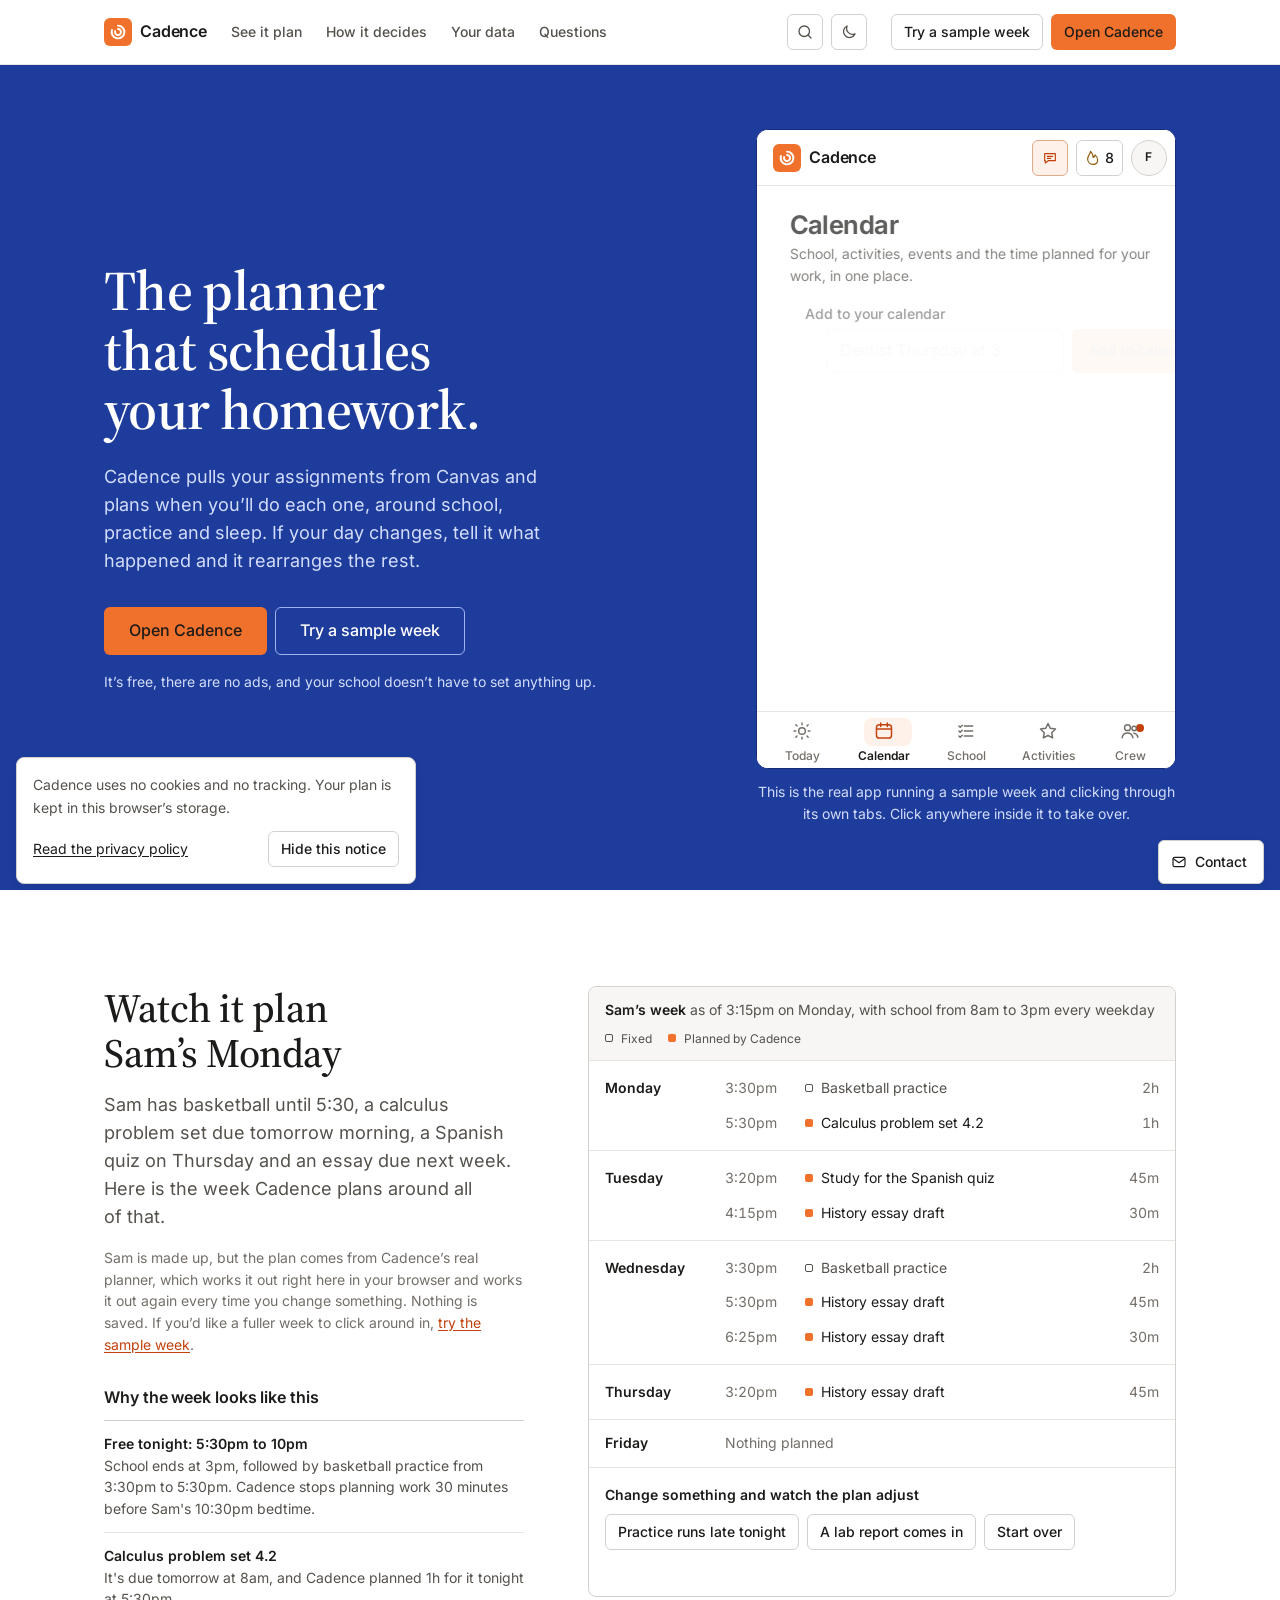
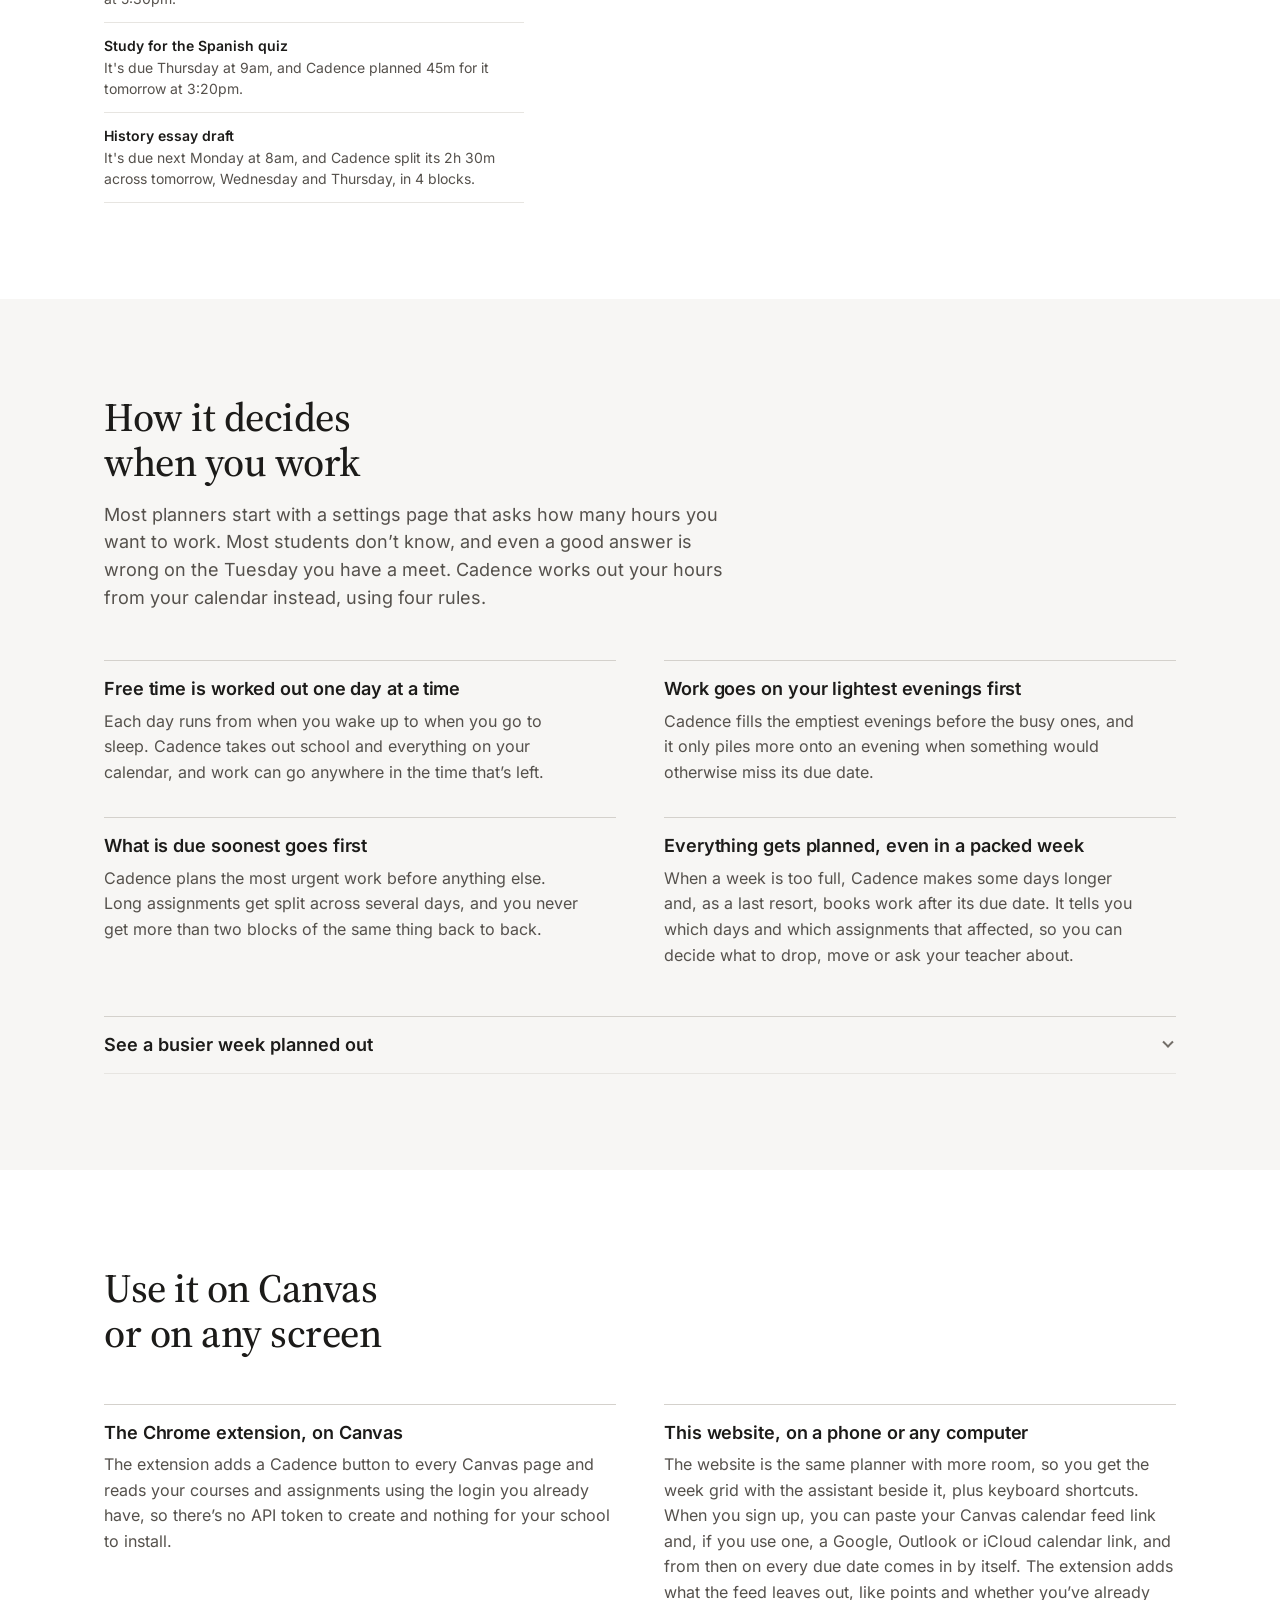
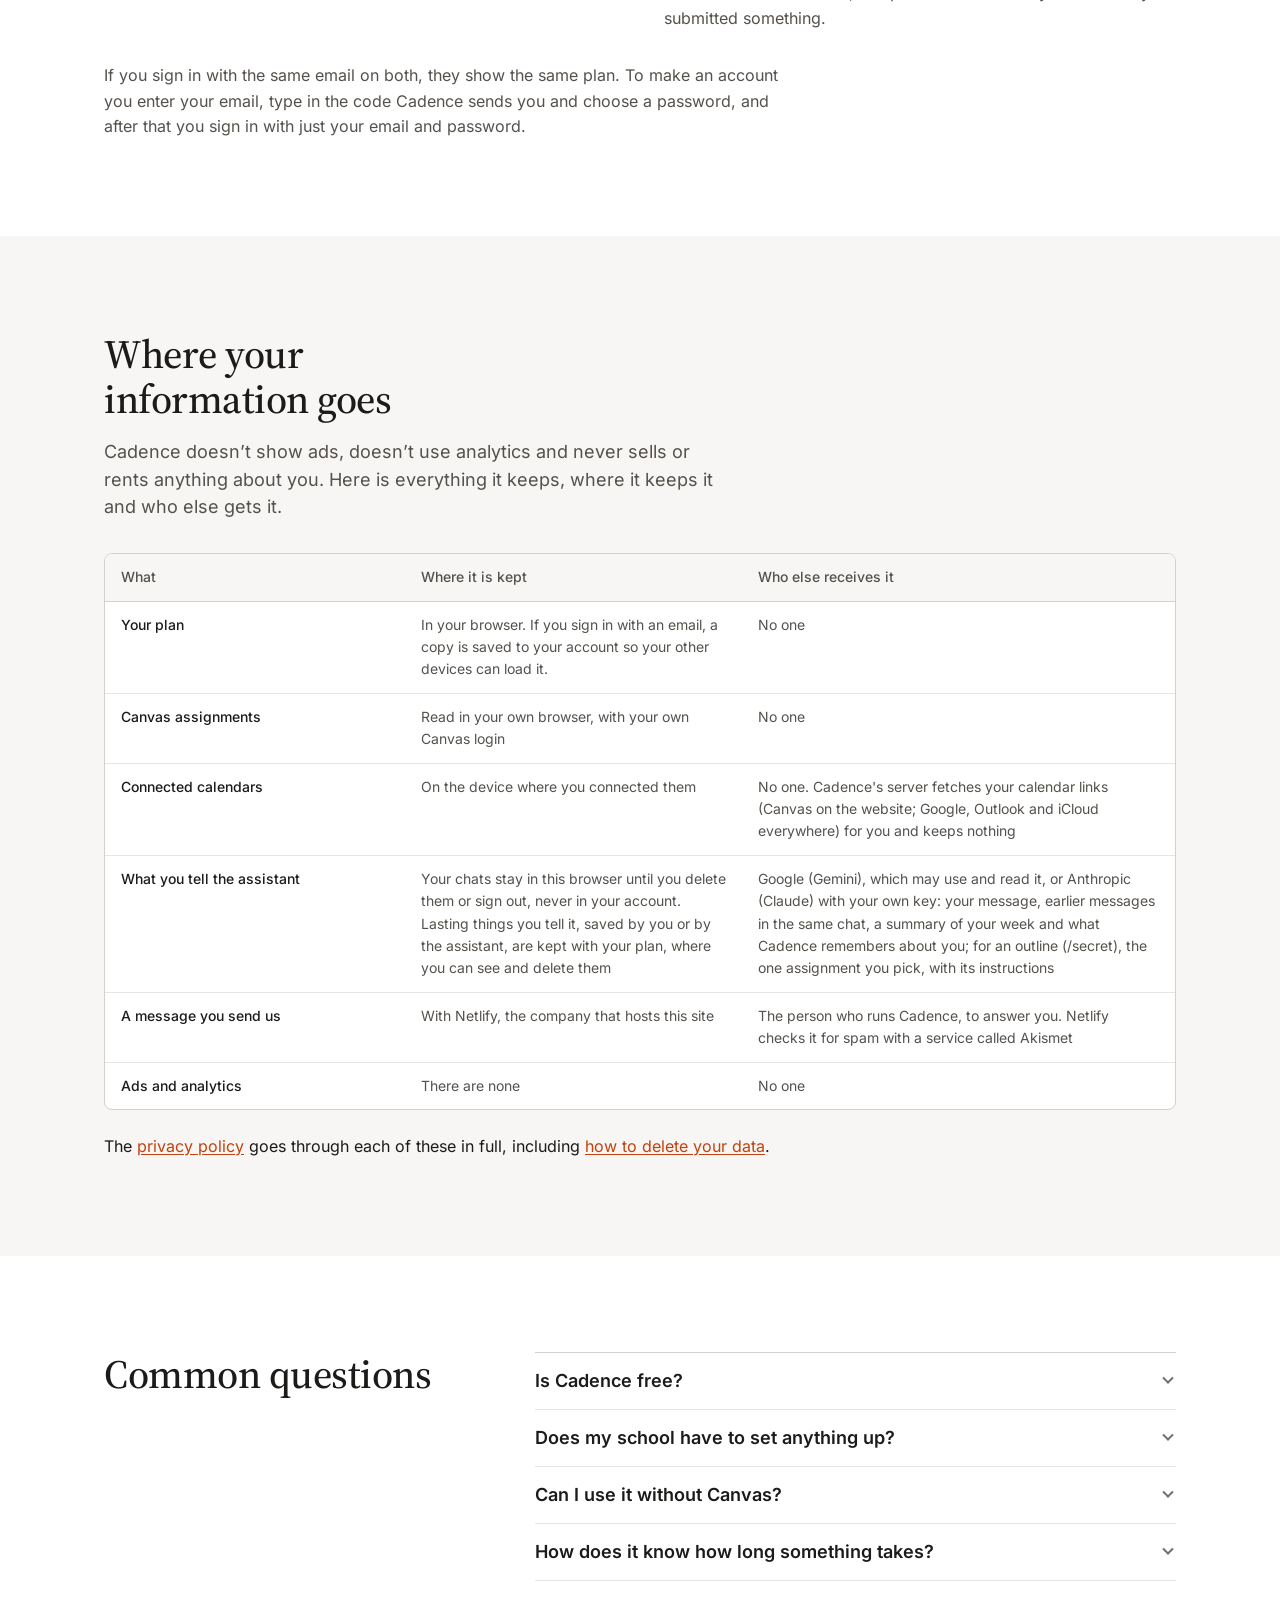
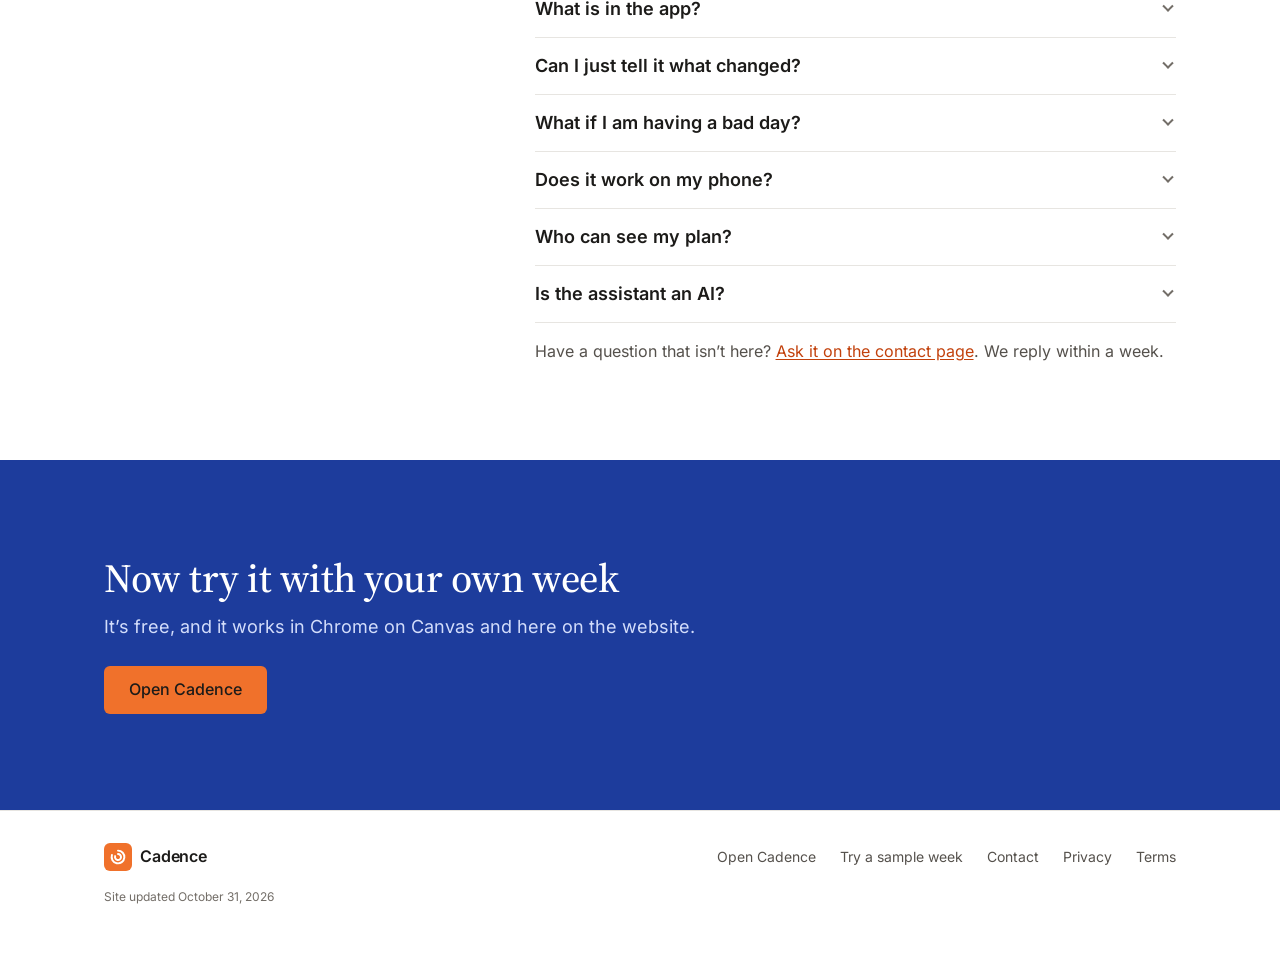
==== commit 321ac636: "Redesign the website: Source Serif 4 and Inter, real-planner homepage demo, rewritten copy - Self-ho" ====
--- a/index.html
+++ b/index.html
@@ -4,13 +4,13 @@
 <meta charset="utf-8">
 <meta name="viewport" content="width=device-width, initial-scale=1">
 <title>Cadence: the planner that schedules your homework</title>
-<meta name="description" content="Cadence reads your assignments from Canvas and plans the work around school, practice and sleep. When your day changes, tell it in a sentence.">
+<meta name="description" content="Cadence pulls your assignments from Canvas and plans them around school, practice and sleep. When your day changes, tell it and it rearranges the rest.">
 <!-- stamp:head -->
 <link rel="canonical" href="https://cadenceaiplanning.netlify.app/">
 <meta property="og:site_name" content="Cadence">
 <meta property="og:type" content="website">
 <meta property="og:title" content="Cadence: the planner that schedules your homework">
-<meta property="og:description" content="Cadence reads your assignments from Canvas and plans the work around school, practice and sleep. When your day changes, tell it in a sentence.">
+<meta property="og:description" content="Cadence pulls your assignments from Canvas and plans them around school, practice and sleep. When your day changes, tell it and it rearranges the rest.">
 <meta property="og:url" content="https://cadenceaiplanning.netlify.app/">
 <meta property="og:image" content="https://cadenceaiplanning.netlify.app/icons/social.png">
 <meta property="og:image:width" content="1200">
@@ -25,6 +25,7 @@
 <link rel="apple-touch-icon" sizes="180x180" href="/icons/apple-touch-icon.png">
 <meta name="theme-color" content="#ffffff">
 <script src="/src/panel/theme.js"></script>
+<link rel="preload" href="/src/fonts/source-serif-4-latin-opsz-normal.woff2" as="font" type="font/woff2" crossorigin>
 <link rel="stylesheet" href="/site.css">
 </head>
 <body>
@@ -33,10 +34,8 @@
 <header class="nav nav-home"><div class="wrap">
   <a class="brand" href="/" translate="no"><span class="mark"><svg viewBox="0 0 24 24" width="18" height="18" fill="none" stroke="currentColor" stroke-width="2.6" stroke-linecap="round" aria-hidden="true"><path d="M12 3.5a8.5 8.5 0 1 1-8.1 5.9"/><path d="M12 8a4 4 0 1 1-3.8 2.8"/></svg></span>Cadence</a>
   <nav class="links" aria-label="On this page">
-    <a href="#what">What it does</a>
-    <a href="#how">How it plans</a>
-    <a href="#example">An example</a>
-    <a href="#assistant">The assistant</a>
+    <a href="#example">See it plan</a>
+    <a href="#how">How it decides</a>
     <a href="#data">Your data</a>
     <a href="#questions">Questions</a>
   </nav>
@@ -46,20 +45,18 @@
     <button type="button" class="tool icon" data-theme-toggle hidden aria-label="Switch to dark theme" data-tip="Switch to dark theme"></button>
   </div>
   <div class="actions">
-    <a class="btn plain small" href="/demo.html">Try the demo</a>
+    <a class="btn plain small" href="/demo.html">Try a sample week</a>
     <a class="btn primary small" href="/app.html">Open Cadence</a>
   </div>
   <details class="menu">
     <summary>Menu</summary>
     <nav aria-label="On this page">
-      <a href="#what">What it does</a>
-      <a href="#how">How it plans</a>
-      <a href="#example">An example</a>
-      <a href="#assistant">The assistant</a>
+      <a href="#example">See it plan</a>
+      <a href="#how">How it decides</a>
       <a href="#data">Your data</a>
       <a href="#questions">Questions</a>
       <a href="/contact.html">Contact</a>
-      <a class="demo-link" href="/demo.html">Try the demo</a>
+      <a class="demo-link" href="/demo.html">Try a sample week</a>
       <a class="open-link" href="/app.html">Open Cadence</a>
     </nav>
   </details>
@@ -70,132 +67,139 @@
 <div class="hero"><div class="wrap">
   <div>
     <h1>The planner that schedules your homework.</h1>
-    <p class="sub">Cadence reads your assignments from Canvas and plans the work around school, practice and sleep. When your day changes, tell it in a sentence.</p>
+    <p class="sub">Cadence pulls your assignments from Canvas and plans when you&rsquo;ll do each one, around school, practice and sleep. If your day changes, tell it what happened and it rearranges the rest.</p>
     <div class="cta">
       <a class="btn primary large" href="/app.html">Open Cadence</a>
-      <a class="btn plain large" href="/demo.html">Try the demo</a>
-    </div>
-    <p class="facts">Free, with no ads. Nothing for your school to set up.</p>
+      <a class="btn plain large" href="/demo.html">Try a sample week</a>
+    </div>
+    <p class="facts">It&rsquo;s free, there are no ads, and your school doesn&rsquo;t have to set anything up.</p>
   </div>
   <figure class="live">
     <div class="live-wait" aria-hidden="true"><i></i><i></i><i></i></div>
     <iframe src="/demo.html?embed=1&amp;autoplay=1" title="Cadence, running with a sample week"></iframe>
-    <figcaption>This is the app itself, with a sample week, showing itself around. Click anywhere in it to take over.</figcaption>
+    <figcaption>This is the real app running a sample week and clicking through its own tabs. Click anywhere inside it to take over.</figcaption>
   </figure>
 </div></div>
 
-<section id="what"><div class="wrap jobs">
-  <div>
-    <h2 id="five-tabs-one-job-each">Five tabs, one job each.</h2>
-    <p class="lead">The same five as along the bottom of the app above. Try them there.</p>
-  </div>
-  <dl>
-    <div><dt>Today</dt>
-      <dd>What to do next, how much is planned for today, and a check-in for each activity once it is done.</dd></div>
-    <div><dt>Calendar</dt>
-      <dd>Everything with a time on it: school hours, practice, a dentist appointment, what is due, and the blocks planned for the work itself.</dd></div>
-    <div><dt>School</dt>
-      <dd>Every assignment, with how long it should take and the steps to finish it. Each step is tied to the block it is planned for.</dd></div>
-    <div><dt>Activities</dt>
-      <dd>Practice, teams, clubs, a job. Homework is planned around them, and a weekly count shows whether you showed up.</dd></div>
-    <div><dt>Crew</dt>
-      <dd>Accountability partners and clubs. They see check-ins for the activities you choose to share, and can send kudos or a nudge. Your assignments and calendar stay private.</dd></div>
-  </dl>
+<section id="example"><div class="wrap evening" data-evening>
+  <div class="evening-intro">
+    <h2 id="watch-it-plan-sams-monday">Watch it plan Sam&rsquo;s Monday</h2>
+    <p class="lead">Sam has basketball until 5:30, a calculus problem set due tomorrow morning, a Spanish quiz on Thursday and an essay due next week. Here is the week Cadence plans around all of that.</p>
+    <p class="note">Sam is made up, but the plan comes from Cadence&rsquo;s real planner, which works it out right here in your browser and works it out again every time you change something. Nothing is saved. If you&rsquo;d like a fuller week to click around in, <a href="/demo.html">try the sample week</a>.</p>
+  </div>
+  <div class="ev-frame">
+      <div class="ev-head">
+        <p><b>Sam&rsquo;s week</b> <span>as of 3:15pm on Monday, with school from 8am to 3pm every weekday</span></p>
+        <ul class="ev-key" aria-label="Key">
+          <li class="fixed">Fixed</li>
+          <li class="work">Planned by Cadence</li>
+        </ul>
+      </div>
+      <div data-ev-week><!-- evening:week --><ol class="ev-week"><li><span class="ev-day">Monday</span><ol class="ev-items">
+      <li class="ev-item fixed"><span class="ev-time">3:30pm</span><span class="ev-what">Basketball practice</span><span class="ev-len">2h</span></li>
+      <li class="ev-item work"><span class="ev-time">5:30pm</span><span class="ev-what">Calculus problem set 4.2</span><span class="ev-len">1h</span></li></ol></li><li><span class="ev-day">Tuesday</span><ol class="ev-items">
+      <li class="ev-item work"><span class="ev-time">3:20pm</span><span class="ev-what">Study for the Spanish quiz</span><span class="ev-len">45m</span></li>
+      <li class="ev-item work"><span class="ev-time">4:15pm</span><span class="ev-what">History essay draft</span><span class="ev-len">30m</span></li></ol></li><li><span class="ev-day">Wednesday</span><ol class="ev-items">
+      <li class="ev-item fixed"><span class="ev-time">3:30pm</span><span class="ev-what">Basketball practice</span><span class="ev-len">2h</span></li>
+      <li class="ev-item work"><span class="ev-time">5:30pm</span><span class="ev-what">History essay draft</span><span class="ev-len">45m</span></li>
+      <li class="ev-item work"><span class="ev-time">6:25pm</span><span class="ev-what">History essay draft</span><span class="ev-len">30m</span></li></ol></li><li><span class="ev-day">Thursday</span><ol class="ev-items">
+      <li class="ev-item work"><span class="ev-time">3:20pm</span><span class="ev-what">History essay draft</span><span class="ev-len">45m</span></li></ol></li><li><span class="ev-day">Friday</span><p class="ev-none">Nothing planned</p></li></ol><!-- /evening:week --></div>
+      <div class="ev-try" data-ev-try hidden>
+        <p id="ev-try-label">Change something and watch the plan adjust</p>
+        <div class="ev-buttons" role="group" aria-labelledby="ev-try-label">
+          <button type="button" class="btn plain small" data-ev-change="late" aria-pressed="false">Practice runs late tonight</button>
+          <button type="button" class="btn plain small" data-ev-change="lab" aria-pressed="false">A lab report comes in</button>
+          <button type="button" class="btn plain small" data-ev-reset>Start over</button>
+        </div>
+        <p class="ev-status" data-ev-status role="status"></p>
+      </div>
+    </div>
+    <div class="ev-notes">
+      <div class="ev-changed" data-ev-changed hidden>
+        <h3 id="what-changed">What changed</h3>
+        <ul></ul>
+      </div>
+      <h3 id="why-the-week-looks-like-this">Why the week looks like this</h3>
+      <ul data-ev-why><!-- evening:why --><li><b>Free tonight: 5:30pm to 10pm</b> School ends at 3pm, followed by basketball practice from 3:30pm to 5:30pm. Cadence stops planning work 30 minutes before Sam's 10:30pm bedtime.</li><li><b>Calculus problem set 4.2</b> It's due tomorrow at 8am, and Cadence planned 1h for it tonight at 5:30pm.</li><li><b>Study for the Spanish quiz</b> It's due Thursday at 9am, and Cadence planned 45m for it tomorrow at 3:20pm.</li><li><b>History essay draft</b> It's due next Monday at 8am, and Cadence split its 2h 30m across tomorrow, Wednesday and Thursday, in 4 blocks.</li><!-- /evening:why --></ul>
+    </div>
 </div></section>
 
 <section id="how" class="band"><div class="wrap">
-  <h2 id="it-works-out-your-hours-from-your-calendar">It works out your hours from your calendar.</h2>
-  <p class="lead">Most planners open with a settings page. Students do not know those numbers, and the same answer every Tuesday is wrong the Tuesday there is a meet.</p>
-  <div class="rules">
-    <div><h3 id="free-time-is-worked-out-per-day">Free time is worked out per day</h3>
-      <p>A day runs from when you wake to when you sleep. School and your calendar take their hours. What is left is where work can go.</p></div>
-    <div><h3 id="a-light-week-stays-light">A light week stays light</h3>
-      <p>Cadence tries the lightest evenings first and makes them heavier only when something would otherwise miss its due date.</p></div>
-    <div><h3 id="what-is-due-soonest-goes-first">What is due soonest goes first</h3>
-      <p>Long assignments are split across several days, with no more than two blocks of the same thing back to back.</p></div>
-    <div><h3 id="everything-gets-a-place">Everything gets a place</h3>
-      <p>A full week is still planned in full. Cadence makes some days longer and, as a last resort, books work after its due date, then tells you which days and which assignments. You decide what to drop, move or ask your teacher about.</p></div>
-  </div>
-  <p class="after-table">The next section applies these four rules to <a href="#example">one sample week</a>.</p>
-</div></section>
-
-<section id="example"><div class="wrap">
-  <h2 id="a-sample-week-worked-through">A sample week, worked through.</h2>
-  <p class="lead">This is the week in the demo, as Cadence plans it at 6pm on a Sunday. The student, Fiona, is made up. The plan is not: it is what the planner produced for this list.</p>
-  <div class="example">
-    <div class="given">
-      <h3 id="what-was-on-the-list">What was on the list</h3>
-      <ul>
-        <li>Eight assignments, 18h 40m of work in all</li>
-        <li>One of them already a day late: a physics worksheet</li>
-        <li>The biggest: a research paper draft, 8 hours, due in 13 days</li>
+  <div class="section-head">
+    <h2 id="how-it-decides">How it decides when you work</h2>
+    <p class="lead">Most planners start with a settings page that asks how many hours you want to work. Most students don&rsquo;t know, and even a good answer is wrong on the Tuesday you have a meet. Cadence works out your hours from your calendar instead, using four rules.</p>
+  </div>
+  <ol class="rules">
+    <li><h3 id="free-time-is-worked-out-one-day-at-a-time">Free time is worked out one day at a time</h3>
+      <p>Each day runs from when you wake up to when you go to sleep. Cadence takes out school and everything on your calendar, and work can go anywhere in the time that&rsquo;s left.</p></li>
+    <li><h3 id="work-goes-on-your-lightest-evenings-first">Work goes on your lightest evenings first</h3>
+      <p>Cadence fills the emptiest evenings before the busy ones, and it only piles more onto an evening when something would otherwise miss its due date.</p></li>
+    <li><h3 id="what-is-due-soonest-goes-first">What is due soonest goes first</h3>
+      <p>Cadence plans the most urgent work before anything else. Long assignments get split across several days, and you never get more than two blocks of the same thing back to back.</p></li>
+    <li><h3 id="everything-gets-planned-even-in-a-packed-week">Everything gets planned, even in a packed week</h3>
+      <p>When a week is too full, Cadence makes some days longer and, as a last resort, books work after its due date. It tells you which days and which assignments that affected, so you can decide what to drop, move or ask your teacher about.</p></li>
+  </ol>
+  <details class="more">
+    <summary id="see-a-busier-week-planned-out">See a busier week planned out</summary>
+    <div class="more-body">
+      <p class="note">This is the sample week as Cadence plans it at 6pm on a Sunday. Fiona is made up, but the plan below is exactly what the planner produced for this list.</p>
+      <div class="example">
+        <div class="given">
+          <h3 id="what-was-on-the-list">What was on the list</h3>
+          <ul>
+            <li>Eight assignments, adding up to 18h 40m of work</li>
+            <li>A physics worksheet that was already a day late</li>
+            <li>The biggest one, a research paper draft that takes 8 hours and is due in 13 days</li>
+          </ul>
+          <h3 id="what-was-already-taken">What was already taken</h3>
+          <ul>
+            <li>School, 8:30am to 3:30pm on weekdays</li>
+            <li>Robotics until 5:30pm on Monday and Wednesday, cross-country until 5:45pm on Tuesday and Thursday</li>
+            <li>A family dinner on Tuesday, the dentist on Friday, a food bank shift on Saturday morning</li>
+            <li>Piano five times a week and college essays twice, at no fixed time</li>
+          </ul>
+        </div>
+        <dl class="week">
+          <div><dt>Sunday, from 6pm</dt><dd>The late worksheet first, then college essays, piano, 45 minutes of the calculus problem set, and the permission slip</dd><dd class="time">3h 5m planned</dd></div>
+          <div><dt>Monday</dt><dd>The rest of the problem set, due Tuesday at 8am, then piano and two sittings of The Great Gatsby</dd><dd class="time">2h planned</dd></div>
+          <div><dt>Tuesday</dt><dd>Piano before the family dinner. After it, Gatsby finished and the whole vocab quiz, two days before the quiz</dd><dd class="time">2h planned</dd></div>
+          <div><dt>Wednesday</dt><dd>College essays, the first two blocks of the lab report, and 20 minutes of an interview writeup</dd><dd class="time">2h 15m planned</dd></div>
+          <div><dt>Thursday</dt><dd>Piano, two more blocks of the lab report, and 35 more minutes of the writeup</dd><dd class="time">2h 15m planned</dd></div>
+          <div><dt>Friday</dt><dd>The lab report finished a day early, then piano and 45 minutes of the writeup</dd><dd class="time">2h 15m planned</dd></div>
+          <div><dt>Saturday</dt><dd>The writeup finished around the food bank shift, three blocks of the research paper, and piano at 5pm</dd><dd class="time">3h 10m planned</dd></div>
+        </dl>
+      </div>
+      <ul class="results">
+        <li>Seven of the eight assignments get done before they&rsquo;re due. The eighth, the physics worksheet, was already a day late when the week began, so Cadence puts it first. The closest call is the calculus problem set, which is due Tuesday at 8am and gets finished Monday at 5:55pm.</li>
+        <li>No weekday gets more than 2h 15m of work, and Saturday and Sunday each get a little over three hours.</li>
+        <li>The research paper is split into 13 blocks between Saturday and the following Wednesday, and it&rsquo;s finished three days before it&rsquo;s due.</li>
+        <li>Piano still happens five times and college essays twice. They didn&rsquo;t fit into two hours a weekday, so Cadence raised the weekday limit to 2h 15m and kept every session.</li>
       </ul>
-      <h3 id="what-was-already-taken">What was already taken</h3>
-      <ul>
-        <li>School, 8:30am to 3:30pm on weekdays</li>
-        <li>Robotics until 5:30pm on Monday and Wednesday, cross-country until 5:45pm on Tuesday and Thursday</li>
-        <li>A family dinner on Tuesday, the dentist on Friday, a food bank shift on Saturday morning</li>
-        <li>Piano five times a week and college essays twice, at no fixed time</li>
-      </ul>
-    </div>
-    <dl class="week">
-      <div><dt>Sunday, from 6pm</dt><dd>The late worksheet first, then college essays, piano, 45 minutes of the calculus problem set, and the permission slip</dd><dd class="time">3h 5m planned</dd></div>
-      <div><dt>Monday</dt><dd>The rest of the problem set, due Tuesday at 8am, then piano and two sittings of The Great Gatsby</dd><dd class="time">2h planned</dd></div>
-      <div><dt>Tuesday</dt><dd>Piano before the family dinner. After it, Gatsby finished and the whole vocab quiz, two days before the quiz</dd><dd class="time">2h planned</dd></div>
-      <div><dt>Wednesday</dt><dd>College essays, the first two blocks of the lab report, and 20 minutes of an interview writeup</dd><dd class="time">2h 15m planned</dd></div>
-      <div><dt>Thursday</dt><dd>Piano, two more blocks of the lab report, and 35 more minutes of the writeup</dd><dd class="time">2h 15m planned</dd></div>
-      <div><dt>Friday</dt><dd>The lab report finished a day early, then piano and 45 minutes of the writeup</dd><dd class="time">2h 15m planned</dd></div>
-      <div><dt>Saturday</dt><dd>The writeup finished around the food bank shift, three blocks of the research paper, and piano at 5pm</dd><dd class="time">3h 10m planned</dd></div>
-    </dl>
-  </div>
-  <ul class="points results">
-    <li>Seven of the eight assignments are done before they are due. The eighth, the physics worksheet, was a day late before the week began, so it goes first. The tightest is the calculus problem set: due Tuesday at 8am, done Monday at 5:55pm.</li>
-    <li>Weekdays get at most 2h 15m of work. Saturday and Sunday get a little over three hours.</li>
-    <li>The research paper is 13 blocks between Saturday and the next Wednesday, finished three days before it is due.</li>
-    <li>Piano still happens five times and college essays twice. At two hours a weekday they did not fit, so Cadence raised weekdays to 2h 15m and kept every session.</li>
-  </ul>
-  <p class="after-table">The same week is running in the <a href="/demo.html">demo</a>. Open it on another day and the dates move with you, so the details will differ.</p>
-</div></section>
-
-<section id="assistant" class="band"><div class="wrap split">
-  <div>
-    <h2 id="say-what-is-going-on-the-plan-changes">Say what is going on. The plan changes.</h2>
-    <p class="lead">Type that you are home and tired. Cadence puts dinner on the calendar, keeps tonight to what you can do, and moves the rest.</p>
-    <ul class="points">
-      <li>Every reply lists what changed and what moved because of it.</li>
-      <li>One tap undoes the whole change.</li>
-      <li>Say &ldquo;I am tired&rdquo; with no number and it asks one question, with the answers as buttons.</li>
-    </ul>
-  </div>
-  <figure class="exchange">
-    <figcaption>Copied from the demo week, at 6:15pm on a Monday</figcaption>
-    <div class="turns">
-      <div class="said">I just got home, I&rsquo;m really tired, I want to eat and then do an hour and a half of work and go to sleep</div>
-      <div class="reply">Tonight is 1h 20m of work, finished by 8:20pm. I moved Problem set 7: related rates to tomorrow, Vocab quiz, unit 4 to Wednesday and Cell respiration lab report to Saturday, and 1 more. Everything due still fits.</div>
-      <div class="changes">
-        <div><i class="k-event"></i><span><b>Eat, 6:20pm to 6:50pm today</b><small>On your calendar</small></span></div>
-        <div><i class="k-work"></i><span><b>Tonight: up to 1h 30m of work, starting 6:50pm, stopping by 8:40pm</b><small>Just this day</small></span></div>
-        <div>Moved because of this: Problem set 7 to tomorrow, Vocab quiz to Wednesday and Thursday, Cell respiration lab report to Saturday, Research paper to Thursday, October 29</div>
-      </div>
-    </div>
-  </figure>
+      <p class="note">You can open this same week as the <a href="/demo.html">sample week</a>. Its dates shift to match the day you open it, so the details will be a little different.</p>
+    </div>
+  </details>
 </div></section>
 
 <section id="where"><div class="wrap">
-  <h2 id="a-chrome-extension-on-canvas-and-this-website">A Chrome extension on Canvas, and this website.</h2>
+  <div class="section-head">
+    <h2 id="use-it-on-canvas-or-on-any-screen">Use it on Canvas or on any screen</h2>
+  </div>
   <div class="places">
-    <div><h3 id="on-canvas">On Canvas</h3>
-      <p>The extension adds a Cadence button to every Canvas page and reads your courses and assignments with the login you already have there. There is no API token to create and nothing for your school to install.</p>
+    <div><h3 id="on-canvas">The Chrome extension, on Canvas</h3>
+      <p>The extension adds a Cadence button to every Canvas page and reads your courses and assignments using the login you already have, so there&rsquo;s no API token to create and nothing for your school to install.</p>
       <!--off <p data-needs="extension"><a class="btn" href="/app" data-site-href="extension" rel="noopener">Add to Chrome</a></p> off--></div>
-    <div><h3 id="on-the-website">On the website</h3>
-      <p>The same planner with more room: the week grid, the assistant beside it, and keyboard shortcuts. When you sign up, it asks for your Canvas calendar feed link and, if you use one, a Google, Outlook or iCloud calendar link. Every due date then comes in on its own, on a phone, a Chromebook or any computer. The extension adds what the feed leaves out, such as points and whether you have already submitted.</p></div>
-  </div>
-  <p class="also" data-needs="cloud">Sign in with the same email in both and they show the same plan. You make your account with your email, a code Cadence sends to it, and a password. After that you sign in with your email and password.</p>
-  <!--off <p class="also" data-needs="no-cloud">Connect Google Calendar, or paste your Canvas calendar feed link, and Cadence plans around what is already there. It writes to Google Calendar only if you turn that on, item by item.</p> off-->
+    <div><h3 id="on-the-website">This website, on a phone or any computer</h3>
+      <p>The website is the same planner with more room, so you get the week grid with the assistant beside it, plus keyboard shortcuts. When you sign up, you can paste your Canvas calendar feed link and, if you use one, a Google, Outlook or iCloud calendar link, and from then on every due date comes in by itself. The extension adds what the feed leaves out, like points and whether you&rsquo;ve already submitted something.</p></div>
+  </div>
+  <p class="also" data-needs="cloud">If you sign in with the same email on both, they show the same plan. To make an account you enter your email, type in the code Cadence sends you and choose a password, and after that you sign in with just your email and password.</p>
+  <!--off <p class="also" data-needs="no-cloud">Connect Google Calendar or paste your Canvas calendar feed link, and Cadence plans around whatever is already there. It only writes to Google Calendar if you turn that on, one item at a time.</p> off-->
 </div></section>
 
 <section id="data" class="band"><div class="wrap">
-  <h2 id="what-goes-where">What goes where.</h2>
+  <div class="section-head">
+    <h2 id="what-goes-where">Where your information goes</h2>
+    <p class="lead">Cadence doesn&rsquo;t show ads<span data-needs="no-visits">, doesn&rsquo;t use analytics</span><!--off <span data-needs="visits">, doesn&rsquo;t track you</span> off--> and never sells or rents anything about you. Here is everything it keeps, where it keeps it and who else gets it.</p>
+  </div>
   <div class="where" tabindex="0" role="region" aria-label="What Cadence stores and where">
     <table role="table">
       <thead role="rowgroup"><tr role="row"><th scope="col" role="columnheader">What</th><th scope="col" role="columnheader">Where it is kept</th><th scope="col" role="columnheader">Who else receives it</th></tr></thead>
@@ -210,38 +214,41 @@
       </tbody>
     </table>
   </div>
-  <p class="after-table"><a href="/privacy.html">Read the privacy policy</a>, which lists exactly what is in that summary, or see <a href="/privacy.html#deleting-your-data">how to delete your data</a>.</p>
+  <p class="after-table">The <a href="/privacy.html">privacy policy</a> goes through each of these in full, including <a href="/privacy.html#deleting-your-data">how to delete your data</a>.</p>
 </div></section>
 
 <section id="questions"><div class="wrap faq">
-  <h2 id="questions-2">Questions.</h2>
+  <h2 id="questions-2">Common questions</h2>
   <div class="faq-list">
     <details><summary id="is-cadence-free">Is Cadence free?</summary>
-      <p>Yes. There is no paid plan and there are no ads.</p></details>
+      <p>Yes. There&rsquo;s no paid plan and there are no ads.</p></details>
     <details><summary id="does-my-school-have-to-set-anything-up">Does my school have to set anything up?</summary>
-      <p>No. The extension reads Canvas through the login you already have in your browser, so there is no API token to create and nothing for an administrator to install.</p></details>
+      <p>No. The extension reads Canvas through the login you already have in your browser, so there&rsquo;s no API token to create and nothing for an administrator to install.</p></details>
     <details><summary id="can-i-use-it-without-canvas">Can I use it without Canvas?</summary>
-      <p>Yes. Type an assignment in a sentence, like &ldquo;Spanish quiz Thursday, 30 min&rdquo;, and it is estimated and scheduled the same way. Activities and events never needed Canvas. The <a href="/demo.html">demo</a> works the same way, with a sample week already in it.</p></details>
+      <p>Yes. Type an assignment the way you&rsquo;d say it, like &ldquo;Spanish quiz Thursday, 30 min&rdquo;, and Cadence estimates and schedules it just like one from Canvas. Activities and events don&rsquo;t need Canvas at all. The <a href="/demo.html">sample week</a> doesn&rsquo;t use Canvas either, and it comes with a week already filled in.</p></details>
     <details><summary id="how-does-it-know-how-long-something-takes">How does it know how long something takes?</summary>
-      <p>It starts from the assignment&rsquo;s title and instructions. When you finish something it asks whether that took less time, about that, or longer, and later estimates for the same kind of work adjust. You can set the time yourself on any assignment.</p></details>
+      <p>It starts from the assignment&rsquo;s title and instructions. When you finish something, it asks whether it took less time, about that long or longer, and uses your answer to adjust later estimates for the same kind of work. You can also set the time yourself on any assignment.</p></details>
+    <details><summary id="what-is-in-the-app">What is in the app?</summary>
+      <p>There are five tabs. Today shows what to do next, how much is planned for the day, and a check-in for each activity once it&rsquo;s over. Calendar has everything with a time on it, from school and practice to due dates and the blocks planned for your work. School lists every assignment with how long it should take and the steps to finish it, and each step is tied to the block it&rsquo;s planned for. Activities covers things like practice, teams, clubs or a job, with a weekly count of whether you showed up. Crew is for accountability partners and clubs, who only see check-ins for the activities you choose to share. The <a href="/demo.html">sample week</a> has all five.</p></details>
+    <details><summary id="can-i-just-tell-it-what-changed">Can I just tell it what changed?</summary>
+      <p>Yes. Type it the way you&rsquo;d say it, like &ldquo;I just got home and I&rsquo;m tired, an hour of work tonight&rdquo;, and the assistant keeps tonight to that hour and moves the rest. If you mention something with a time, like dinner at 6:30, it goes on your calendar too. Each reply lists what changed and what moved because of it, and one tap undoes the whole thing. If you only say you&rsquo;re tired without giving a number, it asks you one question and offers the answers as buttons.</p></details>
     <details><summary id="what-if-i-am-having-a-bad-day">What if I am having a bad day?</summary>
-      <p>Tell the assistant how much you can do tonight. There is <a href="#assistant">an example of that</a> further up this page. The rest of tonight&rsquo;s work moves to other days. If those days are full too, Cadence goes past your number or plans work after its due date, and tells you which, so you can choose.</p></details>
+      <p>Tell the assistant how much you can do tonight, and the rest of tonight&rsquo;s work moves to other days. If those days are already full, Cadence either goes past your number or plans work after its due date, and it tells you which one it did so you can choose what happens.</p></details>
     <details><summary id="does-it-work-on-my-phone">Does it work on my phone?</summary>
-      <p>Yes. The website works in a phone&rsquo;s browser, and your Canvas assignments come in through your Canvas calendar feed link. The Chrome extension, which also reads points and what you have submitted, runs in Chrome on a computer or a Chromebook.</p></details>
+      <p>Yes. The website works in your phone&rsquo;s browser, and your Canvas assignments come in through your Canvas calendar feed link. The Chrome extension, which can also read points and what you&rsquo;ve submitted, runs in Chrome on a computer or a Chromebook.</p></details>
     <details><summary id="who-can-see-my-plan">Who can see my plan?</summary>
-      <p>Nobody, unless you add an accountability partner or join a club. They see your name and the check-ins for the activities you chose to share, and nothing about your assignments or your calendar. The privacy policy says <a href="/privacy.html#what-other-people-can-see">exactly what they can see</a>.</p></details>
+      <p>Nobody, unless you add an accountability partner or join a club. Even then, they only see your name and the check-ins for the activities you chose to share, and nothing about your assignments or your calendar. The privacy policy says <a href="/privacy.html#what-other-people-can-see">exactly what they can see</a>.</p></details>
     <details><summary id="is-the-assistant-an-ai">Is the assistant an AI?</summary>
-      <p>On a copy of Cadence that offers it, yes: your messages go to Gemini, an AI model made by Google, which may use them to improve its products and may have people read them, so do not type anything private. It changes your plan through the same steps you could take yourself. With your own Anthropic key, Claude does the same. If neither can be reached, simple sentences are read by ordinary code on your own device. The privacy policy lists <a href="/privacy.html#the-assistant-and-ai">exactly what is sent</a>.</p></details>
-    <p class="ask">Not answered here? <a href="/contact.html">Ask on the contact page</a>.<span data-needs="reply"> We reply within <span data-site="reply">a week</span>.</span></p>
+      <p>On a copy of Cadence that offers it, yes. Your messages go to Gemini, an AI model made by Google, which may use them to improve its products and may have people read them, so don&rsquo;t type anything private. The assistant changes your plan through the same steps you could take yourself, and if you add your own Anthropic key, Claude does the same job. If neither can be reached, ordinary code on your own device reads simple sentences. The privacy policy lists <a href="/privacy.html#the-assistant-and-ai">exactly what is sent</a>.</p></details>
+    <p class="ask">Have a question that isn&rsquo;t here? <a href="/contact.html">Ask it on the contact page</a>.<span data-needs="reply"> We reply within <span data-site="reply">a week</span>.</span></p>
   </div>
 </div></section>
 
 <section class="closing"><div class="wrap">
-  <h2 id="try-it-with-your-own-week">Try it with your own week.</h2>
-  <p>Free, in Chrome on Canvas and on this website.</p>
+  <h2 id="try-it-with-your-own-week">Now try it with your own week</h2>
+  <p>It&rsquo;s free, and it works in Chrome on Canvas and here on the website.</p>
   <div class="cta">
     <a class="btn primary large" href="/app.html">Open Cadence</a>
-    <a class="btn plain large" href="/demo.html">Try the demo</a>
   </div>
 </div></section>
 
@@ -249,7 +256,7 @@
 
 <div class="cta-bar" data-cta-bar hidden>
   <a class="btn primary" href="/app.html">Open Cadence</a>
-  <a class="btn plain" href="/demo.html">Try the demo</a>
+  <a class="btn plain" href="/demo.html">Try a sample week</a>
 </div>
 
 <footer><div class="wrap">
@@ -257,12 +264,12 @@
   <span class="spacer"></span>
   <nav class="foot-links" aria-label="Footer">
     <a href="/app.html">Open Cadence</a>
-    <a href="/demo.html">Try the demo</a>
+    <a href="/demo.html">Try a sample week</a>
     <a href="/contact.html">Contact</a>
     <a href="/privacy.html">Privacy</a>
     <a href="/terms.html">Terms</a>
   </nav>
-  <span class="updated-on">Site updated <span data-site="updated"><time datetime="2026-10-22">October 22, 2026</time></span></span>
+  <span class="updated-on">Site updated <span data-site="updated"><time datetime="2026-10-31">October 31, 2026</time></span></span>
 </div></footer>
 
 <aside class="notice" data-notice aria-label="How Cadence stores things" hidden>
@@ -275,5 +282,6 @@
 </aside>
 
 <script type="module" src="/site.js"></script>
+<script type="module" src="/src/site/evening.js"></script>
 </body>
 </html>
--- a/site.css
+++ b/site.css
@@ -1,9 +1,13 @@
 /* The public pages: homepage, privacy, terms.
 
-   Same tokens as the app (src/panel/panel.css): one neutral family, one
-   orange, hairlines before shadows, three weights. Type here steps by 1.2
-   instead of 1.125, because a page that is read has room for bigger jumps.
-   Nothing moves on scroll and nothing is here for decoration.
+   Same tokens as the app (src/panel/panel.css): one orange, hairlines before
+   shadows, three weights for text. Two typefaces, each with one job. Source
+   Serif 4 sets the few headlines that speak for Cadence (the homepage's first
+   line, its section titles, a document's title): an editorial voice, used
+   sparingly. Inter sets everything else, here and in the app: anything read
+   in passing, every control, every time and number. Both are served from this
+   site (src/fonts), never fetched from anyone else. Nothing moves on scroll
+   and nothing is here for decoration.
 
    The homepage adds two surfaces of its own. The stage is evening blue, the
    hour homework happens in: the first screen stands on it, with the app
@@ -13,6 +17,26 @@
    the app's own pale stone, taken by every other section so where one ends
    is shown without a rule; anything framed sits on it on the page colour.
    Privacy, terms and contact use neither. */
+
+/* The two faces, as variable fonts: one file per face covers every weight.
+   Latin first; the accented letters of Central European names are a second
+   Inter file, fetched only by a page that uses one. font-display: swap, so
+   text is never invisible while a font loads. */
+@font-face {
+  font-family: "Inter"; font-style: normal; font-weight: 100 900; font-display: swap;
+  src: url("/src/fonts/inter-latin-wght-normal.woff2") format("woff2");
+  unicode-range: U+0000-00FF, U+0131, U+0152-0153, U+02BB-02BC, U+02C6, U+02DA, U+02DC, U+0304, U+0308, U+0329, U+2000-206F, U+20AC, U+2122, U+2191, U+2193, U+2212, U+2215, U+FEFF, U+FFFD;
+}
+@font-face {
+  font-family: "Inter"; font-style: normal; font-weight: 100 900; font-display: swap;
+  src: url("/src/fonts/inter-latin-ext-wght-normal.woff2") format("woff2");
+  unicode-range: U+0100-02BA, U+02BD-02C5, U+02C7-02CC, U+02CE-02D7, U+02DD-02FF, U+0304, U+0308, U+0329, U+1D00-1DBF, U+1E00-1E9F, U+1EF2-1EFF, U+2020, U+20A0-20AB, U+20AD-20C0, U+2113, U+2C60-2C7F, U+A720-A7FF;
+}
+@font-face {
+  font-family: "Source Serif 4"; font-style: normal; font-weight: 200 900; font-display: swap;
+  src: url("/src/fonts/source-serif-4-latin-opsz-normal.woff2") format("woff2");
+  unicode-range: U+0000-00FF, U+0131, U+0152-0153, U+02BB-02BC, U+02C6, U+02DA, U+02DC, U+0304, U+0308, U+0329, U+2000-206F, U+20AC, U+2122, U+2191, U+2193, U+2212, U+2215, U+FEFF, U+FFFD;
+}
 
 :root {
   --bg: #ffffff;
@@ -41,17 +65,23 @@
   --k-activity: #16a34a;
   --k-work: #f0712b;
 
-  --font: ui-sans-serif, system-ui, -apple-system, "Segoe UI Variable Text", "Segoe UI", Roboto, "Helvetica Neue", Arial, sans-serif;
+  /* Each face falls back to the closest one already on the device, so a page
+     whose fonts have not arrived yet still looks like itself. */
+  --font: "Inter", ui-sans-serif, system-ui, -apple-system, "Segoe UI Variable Text", "Segoe UI", Roboto, "Helvetica Neue", Arial, sans-serif;
+  --serif: "Source Serif 4", "Iowan Old Style", Charter, "Bitstream Charter", Georgia, "Times New Roman", serif;
+  /* The scale. Text: 12 for meta, 14 for the interface, 16 for sentences, 18
+     for a lead. Headlines: Inter 600 at 18 for a sub-heading, then the serif
+     for a section (30 to 40) and the first line of the homepage (40 to 56),
+     growing with the window between a phone and a laptop. */
   --t-meta: .75rem;
   --t-sm: .875rem;
   --t-body: 1rem;
-  --t-lead: 1.2rem;
-  --t-h3: 1.2rem;
-  --t-h2: 1.728rem;
-  --t-h1: 2.074rem;
-  --t-d2: 2.488rem;
-  --t-d1: 3.583rem;
-  --display-track: -.03em;
+  --t-lead: 1.125rem;
+  --t-h3: 1.125rem;
+  --t-h2: clamp(1.875rem, 1.35rem + 1.6vw, 2.5rem);
+  --t-h1: 2.25rem;
+  --t-hero: clamp(2.5rem, 1.7rem + 2.7vw, 3.5rem);
+  --serif-track: -.012em;
 
   --s1: 4px; --s2: 8px; --s3: 12px; --s4: 16px; --s6: 24px; --s8: 32px; --s12: 48px; --s16: 64px; --s24: 96px;
   --r-sm: 4px; --r: 6px; --r-lg: 8px; --r-xl: 12px;
@@ -112,6 +142,8 @@
 body { margin: 0; background: var(--bg); color: var(--text); font: 400 var(--t-body)/1.6 var(--font); -webkit-font-smoothing: antialiased; }
 h1, h2, h3, p, ul, ol, dl, dd, figure { margin: 0; }
 h1, h2, h3 { text-wrap: balance; }
+/* Headlines are the serif; a heading inside a section stays Inter. */
+h1, h2 { font-family: var(--serif); font-optical-sizing: auto; letter-spacing: var(--serif-track); }
 p { text-wrap: pretty; }
 b, strong, th { font-weight: 600; }
 a { color: var(--accent-strong); text-underline-offset: 2px; }
@@ -180,18 +212,14 @@
    In between: search, the theme and both buttons are in the header, and the
    links to the parts of the page stay in the menu, because written out they
    would not fit on one line.
-   Wide: the links are written out and there is no menu. The homepage has six
-   of them, so there it gives up "Try the demo", which is in the page itself
-   a few lines further down. */
+   Wide: the links are written out and there is no menu, with both buttons
+   beside them. */
 @media (max-width: 1079.98px) {
   .nav .links { display: none; }
   .menu { display: block; }
 }
 @media (min-width: 768px) {
   .menu nav button { display: none; }
-}
-@media (min-width: 1080px) {
-  .nav-home .actions .btn.plain { display: none; }
 }
 @media (max-width: 767.98px) {
   .wrap { padding: 0 var(--s4); }
@@ -222,8 +250,8 @@
    the app lit up on it and the orange button as the brightest thing there. */
 .hero { padding: var(--s12) 0; background: var(--stage); color: var(--on-stage); }
 .hero .wrap { display: grid; grid-template-columns: minmax(0, 1fr); gap: var(--s12); align-items: center; }
-.hero h1 { max-width: 16ch; font-size: var(--t-d2); font-weight: 700; line-height: 1.04; letter-spacing: var(--display-track); }
-.hero .sub { max-width: 42ch; margin-top: var(--s6); color: var(--on-stage-2); font-size: var(--t-lead); line-height: 1.5; }
+.hero h1 { max-width: 14ch; font-size: var(--t-hero); font-weight: 600; line-height: 1.06; }
+.hero .sub { max-width: 42ch; margin-top: var(--s6); color: var(--on-stage-2); font-size: var(--t-lead); line-height: 1.55; }
 .hero .facts { margin-top: var(--s4); color: var(--on-stage-2); font-size: var(--t-sm); }
 .cta { display: flex; flex-wrap: wrap; gap: var(--s2); margin-top: var(--s6); }
 .hero .cta { margin-top: var(--s8); }
@@ -262,9 +290,6 @@
 @media (min-width: 960px) {
   .hero { padding: var(--s16) 0; }
   .hero .wrap { grid-template-columns: minmax(0, 1fr) 420px; gap: var(--s16); }
-  /* Grows with the window until the full display size, so a small laptop
-     gets three lines beside the app instead of five. */
-  .hero h1 { font-size: clamp(var(--t-d2), 4.2vw, var(--t-d1)); }
 }
 
 /* ------------------------------------------------------------ sections */
@@ -273,58 +298,91 @@
 section { padding: var(--s16) 0; }
 section.band { background: var(--band); }
 @media (min-width: 960px) { section { padding: var(--s24) 0; } }
-h2 { max-width: 24ch; font-size: var(--t-h2); font-weight: 700; line-height: 1.15; letter-spacing: -.02em; }
-h3 { font-size: var(--t-h3); font-weight: 600; line-height: 1.25; }
-.lead { max-width: 60ch; margin-top: var(--s4); color: var(--text-2); font-size: var(--t-lead); line-height: 1.5; }
-@media (min-width: 960px) { h2 { font-size: var(--t-d2); } }
-
-/* The five tabs of the app above: the name of each, then what it is for. */
-.jobs { display: grid; gap: var(--s8); }
-.jobs dl { border-top: 1px solid var(--line-strong); }
-.jobs dl > div { display: grid; gap: var(--s1) var(--s6); padding: var(--s4) 0; border-bottom: 1px solid var(--line); }
-.jobs dt { font-size: var(--t-h3); font-weight: 600; }
-.jobs dd { max-width: 60ch; color: var(--text-2); }
-.jobs .lead { max-width: 32ch; }
+h2 { max-width: 22ch; font-size: var(--t-h2); font-weight: 500; line-height: 1.12; }
+h3 { font-size: var(--t-h3); font-weight: 600; line-height: 1.3; letter-spacing: -.005em; }
+.lead { max-width: 60ch; margin-top: var(--s4); color: var(--text-2); font-size: var(--t-lead); line-height: 1.55; }
+/* A small print line under a lead: who the example is, where it comes from. */
+.note { max-width: 62ch; margin-top: var(--s4); color: var(--muted); font-size: var(--t-sm); line-height: 1.55; }
+.section-head { max-width: 62ch; }
+
+/* ------------------------------------------------------- one Monday
+   The homepage's example (src/site/evening.js): the story on top; then the
+   week as the planner laid it out, in one frame because it is a piece of
+   interface; and beside it why it looks that way. Fixed things carry a hollow
+   square and work Cadence planned a solid orange one, the only two kinds the
+   story needs. A change marks what it moved in words ("Moved", "New") on a
+   tint, and nothing slides: the demo in the first screen is the only thing on
+   this page that moves by itself. */
+.evening { display: grid; gap: var(--s8); align-items: start; }
+.evening-intro { max-width: 62ch; }
+/* Wide: the story and why it looks that way down the left, the week itself
+   on the right. Narrow: the story, the week, then why. */
 @media (min-width: 960px) {
-  .jobs { grid-template-columns: minmax(0, 4fr) minmax(0, 7fr); gap: var(--s16); align-items: start; }
-  .jobs dl > div { grid-template-columns: 160px minmax(0, 1fr); padding: var(--s6) 0; }
-}
-
-/* Four rules the planner follows: one frame on the band, ruled into a
-   two by two. */
-.rules { display: grid; margin-top: var(--s12); border: 1px solid var(--line-strong); border-radius: var(--r-lg); background: var(--bg); }
-.rules > div { padding: var(--s6); }
-.rules > div + div { border-top: 1px solid var(--line); }
+  .evening { grid-template-columns: minmax(0, 5fr) minmax(0, 7fr); grid-template-rows: auto 1fr; grid-template-areas: "intro frame" "notes frame"; gap: var(--s8) var(--s16); }
+  .evening-intro { grid-area: intro; }
+  .ev-frame { grid-area: frame; }
+  .ev-notes { grid-area: notes; }
+}
+.ev-frame { border: 1px solid var(--line-strong); border-radius: var(--r-lg); background: var(--bg); overflow: hidden; }
+.ev-head { display: flex; flex-wrap: wrap; align-items: baseline; justify-content: space-between; gap: var(--s2) var(--s6); padding: var(--s3) var(--s4); border-bottom: 1px solid var(--line); background: var(--surface-2); }
+.ev-head p { color: var(--text-2); font-size: var(--t-sm); }
+.ev-head b { color: var(--text); }
+.ev-key { display: flex; gap: var(--s4); margin: 0; padding: 0; list-style: none; color: var(--text-2); font-size: var(--t-meta); }
+.ev-key li { display: inline-flex; align-items: baseline; gap: var(--s2); }
+.ev-key li::before { content: ""; width: 8px; height: 8px; flex: none; border-radius: 2px; transform: translateY(-1px); }
+/* A block's title is ordinary text with its square pinned to the left, so a
+   long title wraps like a sentence and a "Moved" or "New" label after it
+   moves to the next line only when there is no room. */
+.ev-what { position: relative; padding-left: 16px; }
+.ev-what::before { content: ""; position: absolute; left: 0; top: .5em; width: 8px; height: 8px; border-radius: 2px; }
+.ev-what small { margin-left: var(--s2); white-space: nowrap; }
+.ev-key .fixed::before, .fixed .ev-what::before { border: 1.5px solid var(--text-2); }
+.ev-key .work::before, .work .ev-what::before { background: var(--k-work); }
+.ev-week { margin: 0; padding: 0; list-style: none; }
+.ev-week > li { display: grid; gap: var(--s1) var(--s4); padding: var(--s3) var(--s4); }
+.ev-week > li + li { border-top: 1px solid var(--line); }
+.ev-day { font-size: var(--t-sm); font-weight: 600; }
+.ev-items { display: grid; gap: var(--s1); margin: 0; padding: 0; list-style: none; }
+.ev-item { display: grid; grid-template-columns: 4.25rem minmax(0, 1fr) auto; gap: var(--s3); padding: var(--s1) var(--s2); margin: 0 calc(-1 * var(--s2)); border-radius: var(--r-sm); font-size: var(--t-sm); font-variant-numeric: tabular-nums; }
+.ev-time, .ev-len { color: var(--muted); }
+.ev-item.fixed .ev-what { color: var(--text-2); }
+.ev-item.moved, .ev-item.new { background: var(--accent-soft); }
+.ev-what small { color: var(--accent-ink); font-size: var(--t-meta); font-weight: 600; }
+.ev-none { color: var(--muted); font-size: var(--t-sm); }
+@media (min-width: 560px) { .ev-week > li { grid-template-columns: 6.5rem minmax(0, 1fr); align-items: baseline; } }
+.ev-try { padding: var(--s4); border-top: 1px solid var(--line); }
+.ev-try > p:first-child { font-size: var(--t-sm); font-weight: 600; }
+.ev-buttons { display: flex; flex-wrap: wrap; gap: var(--s2); margin-top: var(--s2); }
+.ev-buttons [aria-pressed="true"] { border-color: var(--accent-strong); background: var(--accent-soft); color: var(--accent-ink); }
+.ev-status { min-height: 1.55em; margin-top: var(--s2); color: var(--text-2); font-size: var(--t-sm); }
+.ev-notes h3 { font-size: var(--t-body); }
+.ev-notes ul { margin: var(--s3) 0 0; padding: 0; list-style: none; border-top: 1px solid var(--line-strong); }
+.ev-notes li { padding: var(--s3) 0; border-bottom: 1px solid var(--line); color: var(--text-2); font-size: var(--t-sm); line-height: 1.55; }
+.ev-notes li b { display: block; color: var(--text); font-weight: 600; }
+.ev-changed { margin-bottom: var(--s8); }
+.ev-changed li:first-child { color: var(--text); }
+
+/* ----------------------------------------------------- how it decides
+   Four rules, each under a rule of its own: no frame, no card. */
+.rules { display: grid; gap: var(--s8); margin: var(--s12) 0 0; padding: 0; list-style: none; }
+.rules > li { padding-top: var(--s4); border-top: 1px solid var(--line-strong); }
 .rules p { max-width: 48ch; margin-top: var(--s2); color: var(--text-2); }
-@media (min-width: 768px) {
-  .rules { grid-template-columns: repeat(2, minmax(0, 1fr)); }
-  .rules > div { padding: var(--s8); }
-  .rules > div + div { border-top: 0; }
-  .rules > div:nth-child(n + 3) { border-top: 1px solid var(--line); }
-  .rules > div:nth-child(even) { border-left: 1px solid var(--line); }
-}
-
-/* The assistant: the claim beside an exchange copied from the demo. */
-.split { display: grid; gap: var(--s12); align-items: start; }
-@media (min-width: 960px) { .split { grid-template-columns: minmax(0, 1fr) minmax(0, 1fr); gap: var(--s16); } }
-.points { display: grid; gap: var(--s3); max-width: 52ch; margin-top: var(--s6); padding: 0; list-style: none; color: var(--text-2); }
-.points b { color: var(--text); }
-.exchange { border: 1px solid var(--line-strong); border-radius: var(--r-xl); background: var(--bg); overflow: hidden; }
-.exchange figcaption { padding: var(--s3) var(--s4); border-bottom: 1px solid var(--line); background: var(--surface-2); color: var(--text-2); font-size: var(--t-sm); }
-.exchange .turns { display: grid; gap: var(--s4); padding: var(--s4); }
-.said { justify-self: end; max-width: 88%; padding: var(--s2) var(--s3); border-radius: var(--r-lg); background: var(--surface-3); font-size: var(--t-sm); line-height: 1.55; }
-.reply { font-size: var(--t-sm); line-height: 1.55; }
-.changes { border: 1px solid var(--line); border-radius: var(--r-lg); font-size: var(--t-sm); overflow: hidden; }
-.changes > div { display: flex; align-items: baseline; gap: var(--s3); padding: var(--s2) var(--s3); border-bottom: 1px solid var(--line); }
-.changes > div:last-child { display: block; border-bottom: 0; background: var(--surface-2); color: var(--text-2); }
-.changes i { width: 8px; height: 8px; flex: none; border-radius: 2px; background: var(--k-work); }
-.changes i.k-event { background: var(--k-event); }
-.changes b { display: block; font-weight: 500; }
-.changes small { display: block; color: var(--muted); font-size: var(--t-meta); }
-
-/* One sample week: what went in on the left, the plan day by day on the
+@media (min-width: 768px) { .rules { grid-template-columns: repeat(2, minmax(0, 1fr)); gap: var(--s8) var(--s12); } }
+
+/* The longer worked week, behind its own heading: there for anyone who wants
+   it, out of the way for anyone who does not. */
+.more { margin-top: var(--s12); border-top: 1px solid var(--line-strong); border-bottom: 1px solid var(--line); }
+.more summary { position: relative; display: flex; align-items: center; justify-content: space-between; gap: var(--s4); min-height: 56px; padding: var(--s3) 0; font-size: var(--t-h3); font-weight: 600; cursor: pointer; list-style: none; }
+.more summary::-webkit-details-marker { display: none; }
+.more summary::after { content: ""; width: 8px; height: 8px; flex: none; margin-right: var(--s1); border-right: 2px solid var(--muted); border-bottom: 2px solid var(--muted); transform: rotate(45deg) translate(-2px, -2px); transition: transform var(--m2) ease; }
+.more[open] summary::after { transform: rotate(-135deg) translate(-2px, -2px); }
+.more summary:hover { color: var(--accent-ink); }
+.more-body { padding-bottom: var(--s8); }
+.more-body > .note:first-child { margin-top: 0; }
+
+/* The longer week: what went in on the left, the plan day by day on the
    right, and what came out underneath. */
-.example { display: grid; gap: var(--s8); margin-top: var(--s12); }
+.example { display: grid; gap: var(--s8); margin-top: var(--s8); }
 .given h3:not(:first-child) { margin-top: var(--s8); }
 .given ul { display: grid; gap: var(--s2); margin-top: var(--s3); padding-left: var(--s6); color: var(--text-2); }
 /* The days are a list, not a table, so on a phone each one is its name and
@@ -345,9 +403,9 @@
   .week dd.time { grid-column: 3; }
 }
 /* What came out of the week: four findings, two by two on a wide screen. */
-.points.results { max-width: none; gap: var(--s6); margin-top: var(--s12); }
-.points.results li { padding-top: var(--s4); border-top: 1px solid var(--line-strong); }
-@media (min-width: 768px) { .points.results { grid-template-columns: repeat(2, minmax(0, 1fr)); gap: var(--s8) var(--s12); } }
+.results { display: grid; gap: var(--s6); margin: var(--s8) 0 0; padding: 0; list-style: none; color: var(--text-2); }
+.results li { padding-top: var(--s4); border-top: 1px solid var(--line); }
+@media (min-width: 768px) { .results { grid-template-columns: repeat(2, minmax(0, 1fr)); gap: var(--s6) var(--s12); } }
 @media (min-width: 960px) { .example { grid-template-columns: minmax(0, 4fr) minmax(0, 7fr); gap: var(--s16); align-items: start; } }
 
 /* Where it runs: two places, side by side. */
@@ -412,11 +470,11 @@
 /* ----------------------------------------------------------- documents */
 /* Privacy and terms: one column, kept to a readable measure. */
 .doc { max-width: calc(68ch + var(--s12)); margin: 0 auto; padding: var(--s12) var(--s6) var(--s24); }
-.doc h1 { font-size: var(--t-h1); font-weight: 600; line-height: 1.15; letter-spacing: -.02em; }
+.doc h1 { font-size: var(--t-h1); font-weight: 600; line-height: 1.12; }
 .doc .updated { margin-top: var(--s2); color: var(--muted); font-size: var(--t-sm); }
 /* Headings in a document stay a step under its title: the homepage's
    display weight is for the homepage. */
-.doc h2 { max-width: none; margin-top: var(--s12); font-size: 1.44rem; font-weight: 600; line-height: 1.25; letter-spacing: -.01em; scroll-margin-top: var(--s16); }
+.doc h2 { max-width: none; margin-top: var(--s12); font-family: var(--font); font-size: 1.25rem; font-weight: 600; line-height: 1.3; letter-spacing: -.01em; scroll-margin-top: var(--s16); }
 .doc h3 { margin-top: var(--s6); font-size: var(--t-body); }
 .doc p, .doc li { color: var(--text-2); }
 .doc p { margin-top: var(--s3); }
@@ -427,6 +485,11 @@
 .doc table { width: 100%; margin-top: var(--s4); border-collapse: collapse; font-size: var(--t-sm); }
 .doc th, .doc td { padding: var(--s3) var(--s3); border-bottom: 1px solid var(--line); color: var(--text-2); text-align: left; vertical-align: top; }
 .doc th { border-bottom-color: var(--line-strong); color: var(--text); }
+/* A phone at its narrowest: the document keeps the site's 16px gutter and
+   table cells tighten, so the longest word in a column never pushes the page
+   sideways. */
+@media (max-width: 479.98px) { .doc { padding-left: var(--s4); padding-right: var(--s4); } }
+@media (max-width: 399.98px) { .doc th, .doc td { padding: var(--s2); } }
 .pending { padding: 0 var(--s1); border-radius: var(--r-sm); background: var(--accent-soft); color: var(--accent-ink); font-weight: 500; }
 
 /* Where this page sits: Home, then this page. The last one is where you are
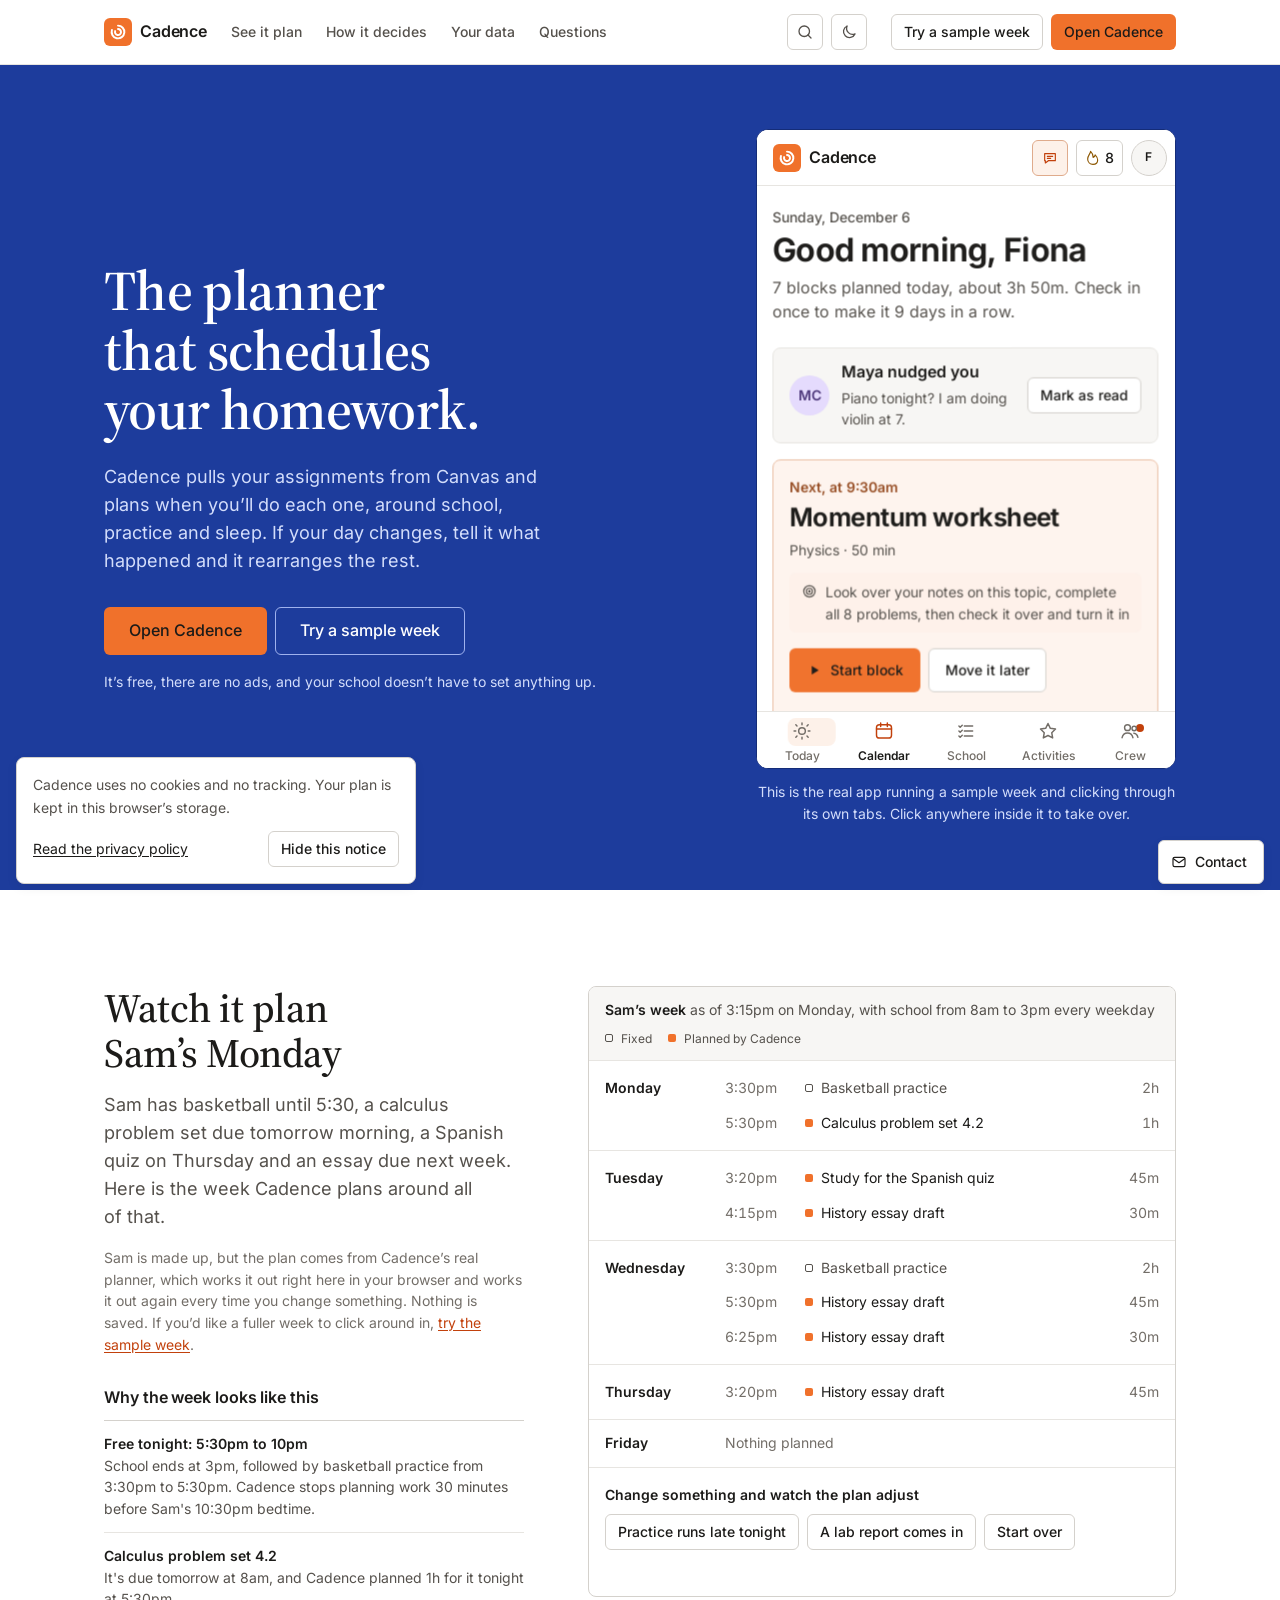
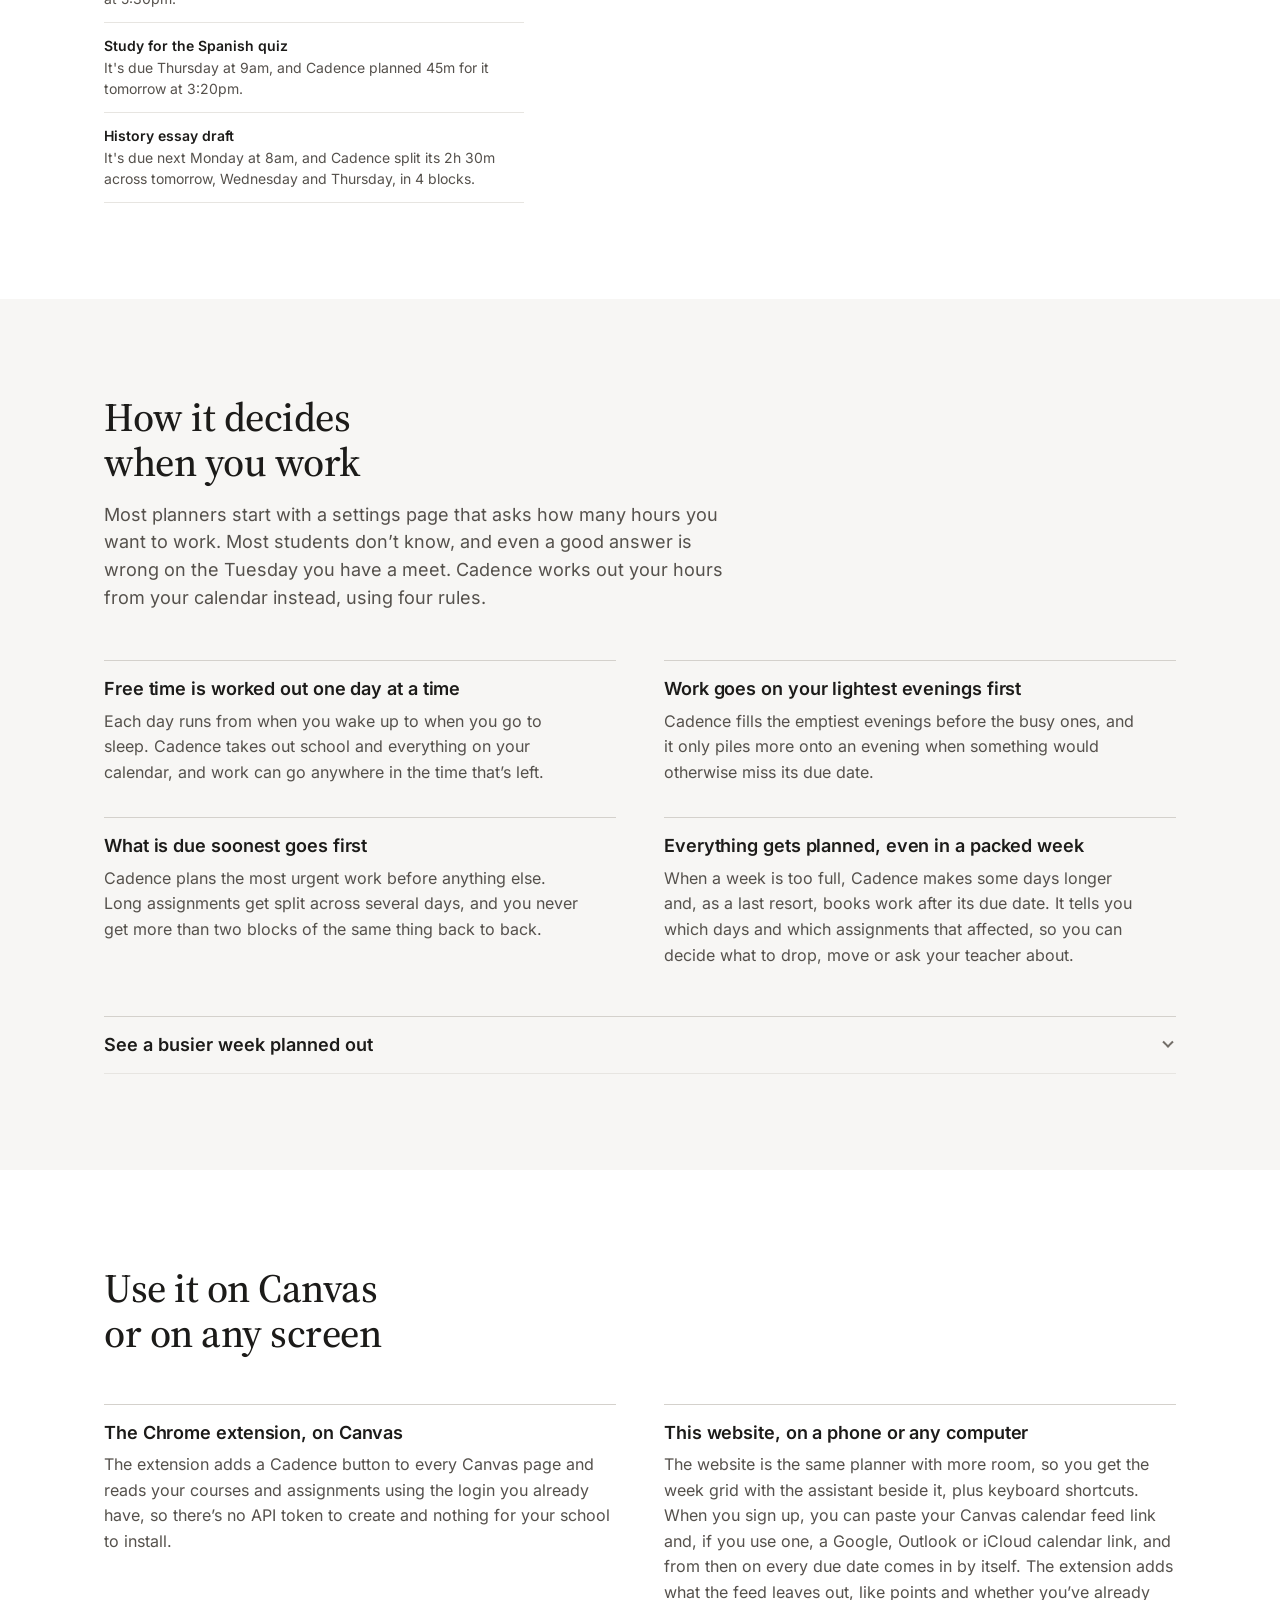
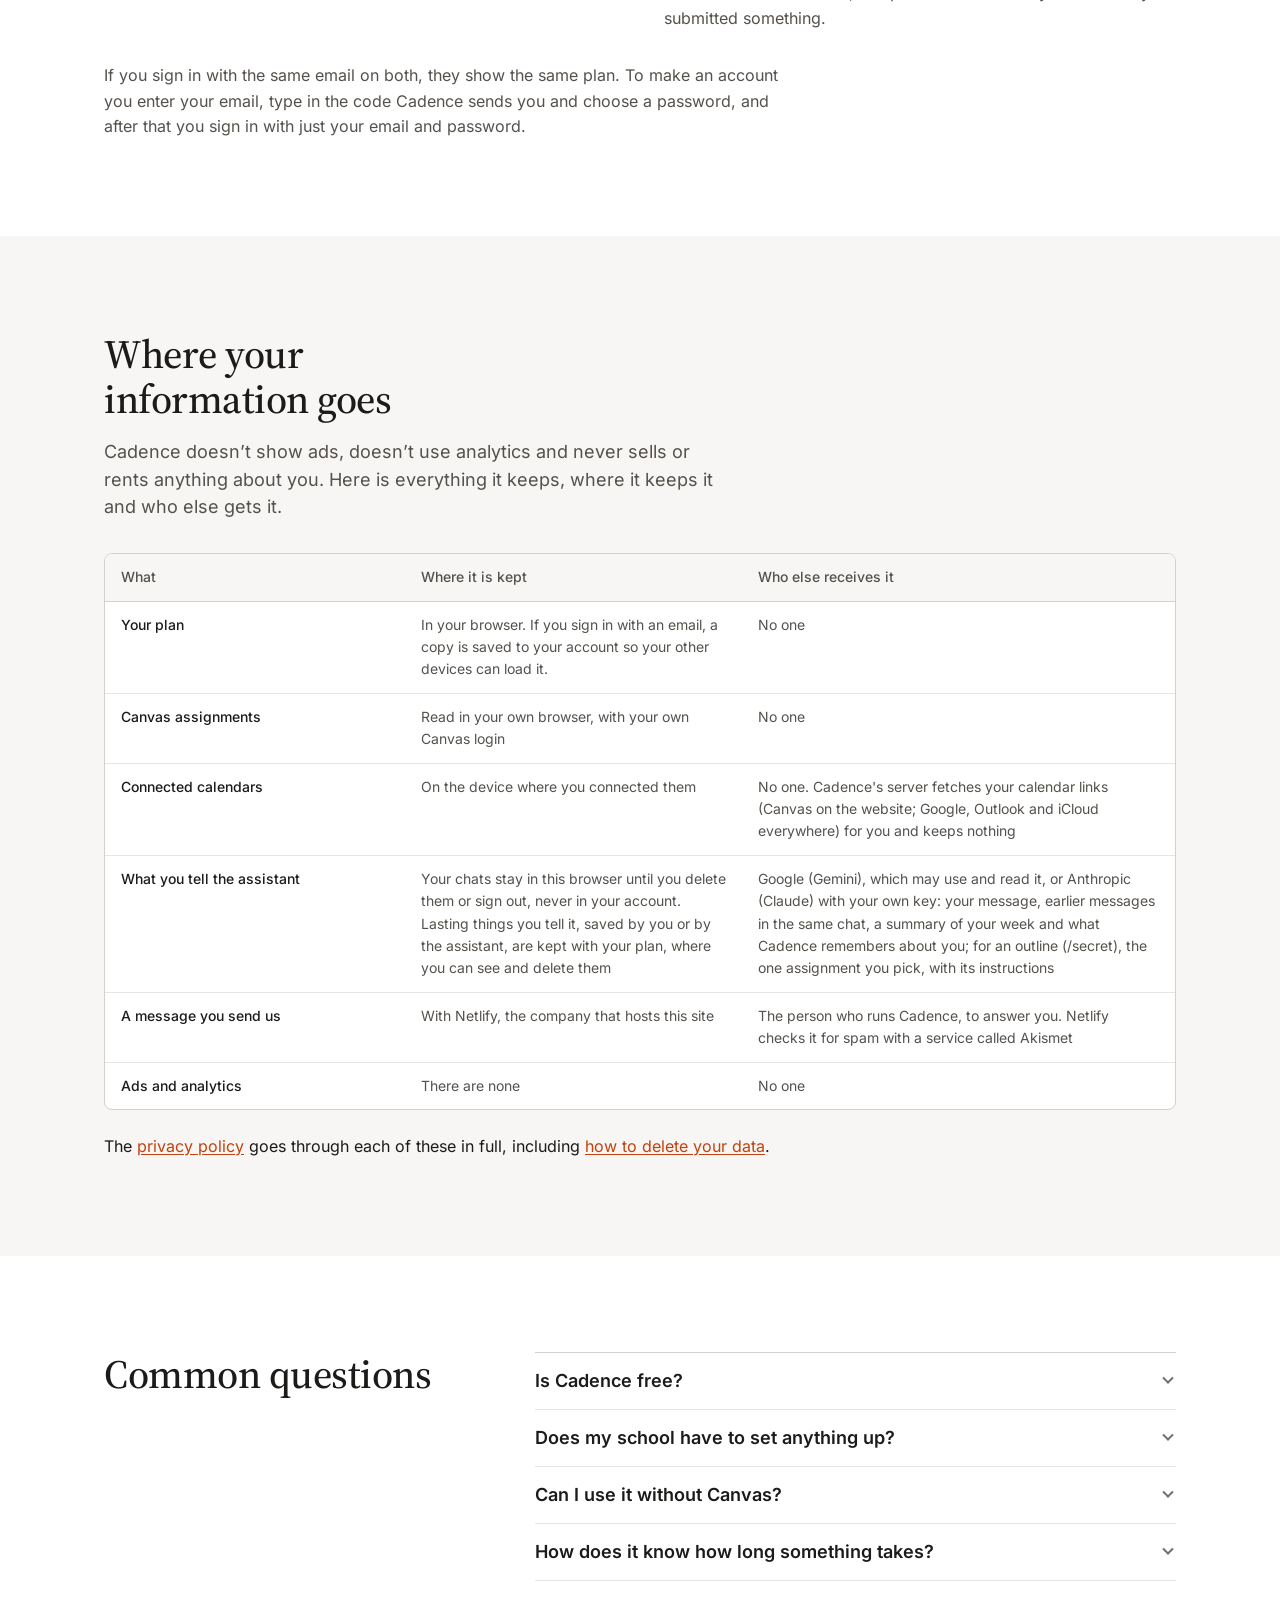
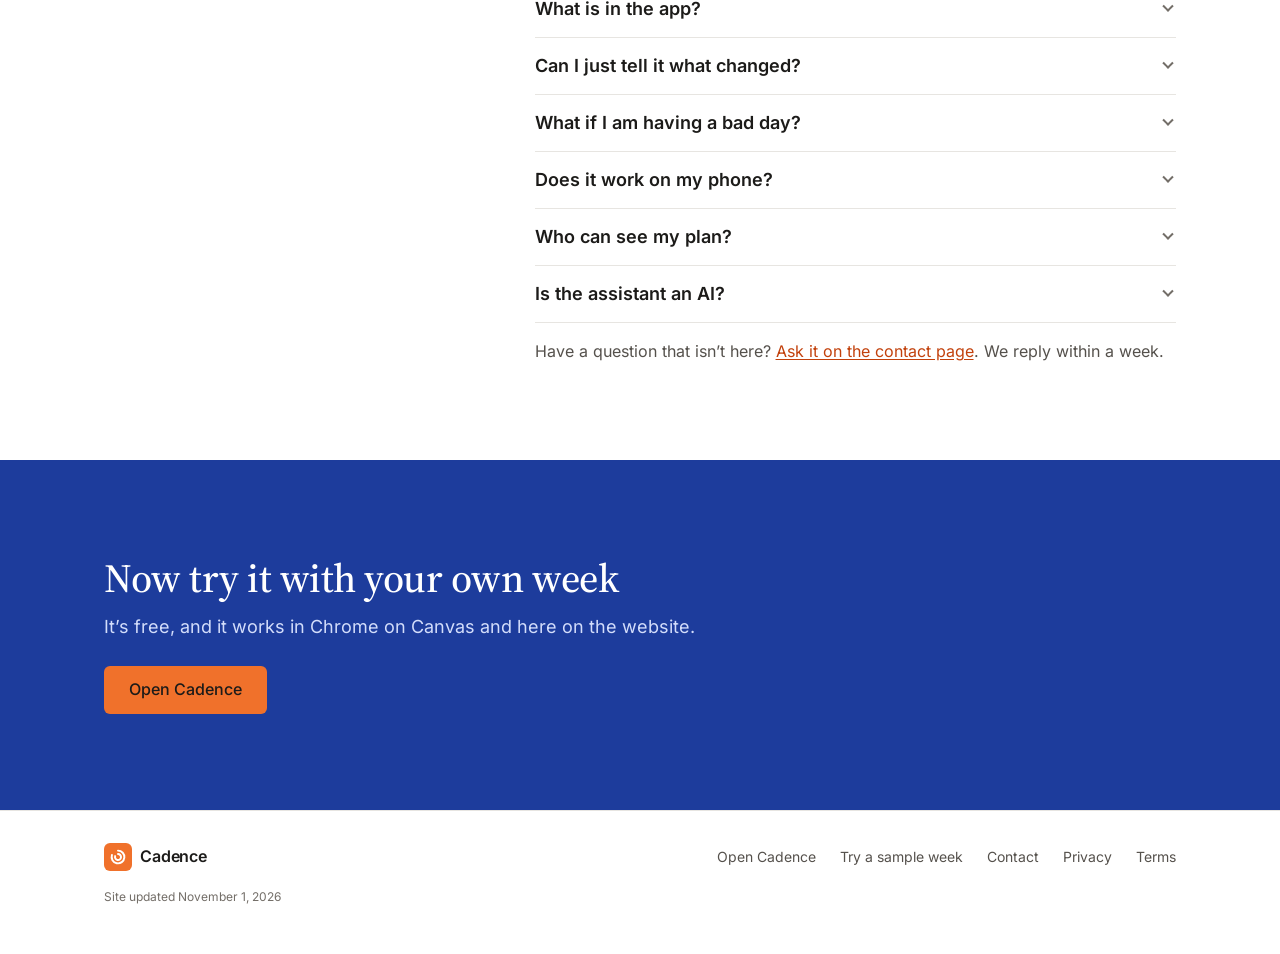
==== commit 750c49a0: "Check every privacy promise against the code - scripts/claims_check.py ties 28 promises on the priva" ====
--- a/index.html
+++ b/index.html
@@ -269,7 +269,7 @@
     <a href="/privacy.html">Privacy</a>
     <a href="/terms.html">Terms</a>
   </nav>
-  <span class="updated-on">Site updated <span data-site="updated"><time datetime="2026-10-31">October 31, 2026</time></span></span>
+  <span class="updated-on">Site updated <span data-site="updated"><time datetime="2026-11-01">November 1, 2026</time></span></span>
 </div></footer>
 
 <aside class="notice" data-notice aria-label="How Cadence stores things" hidden>
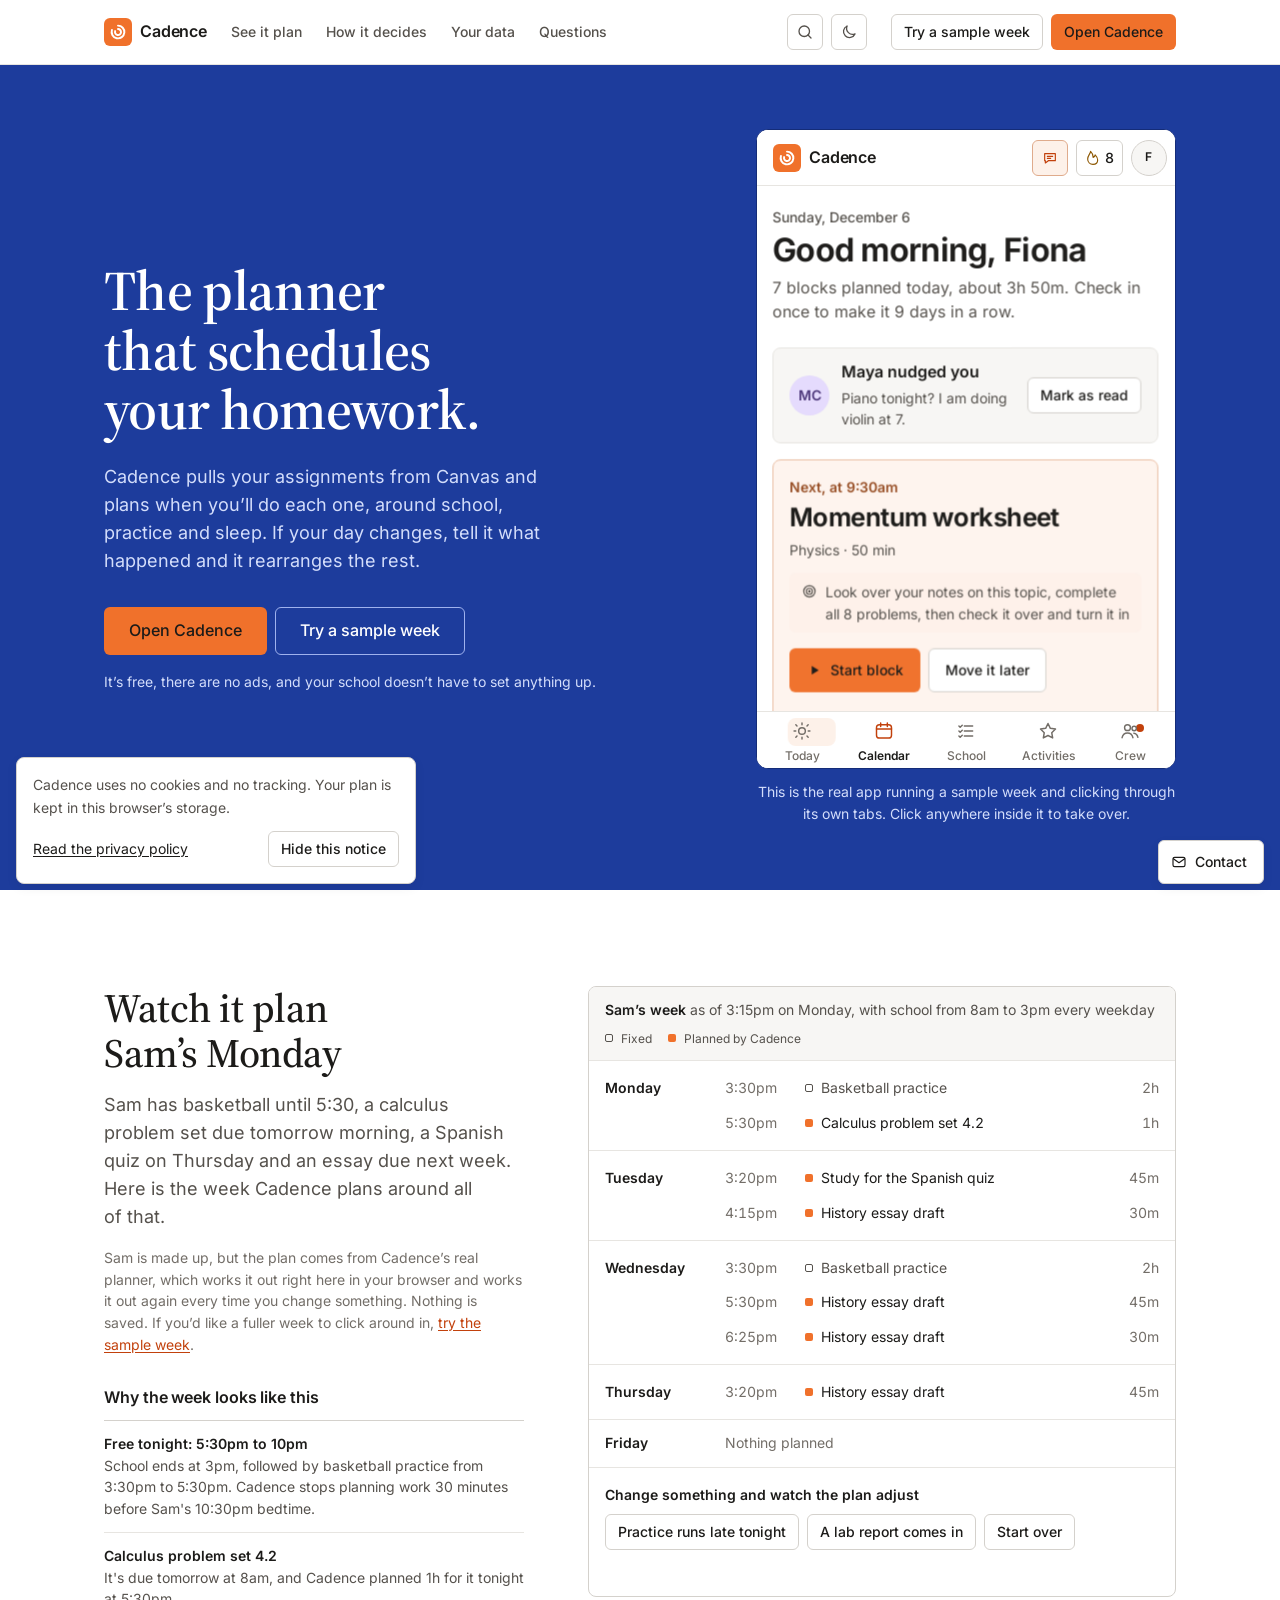
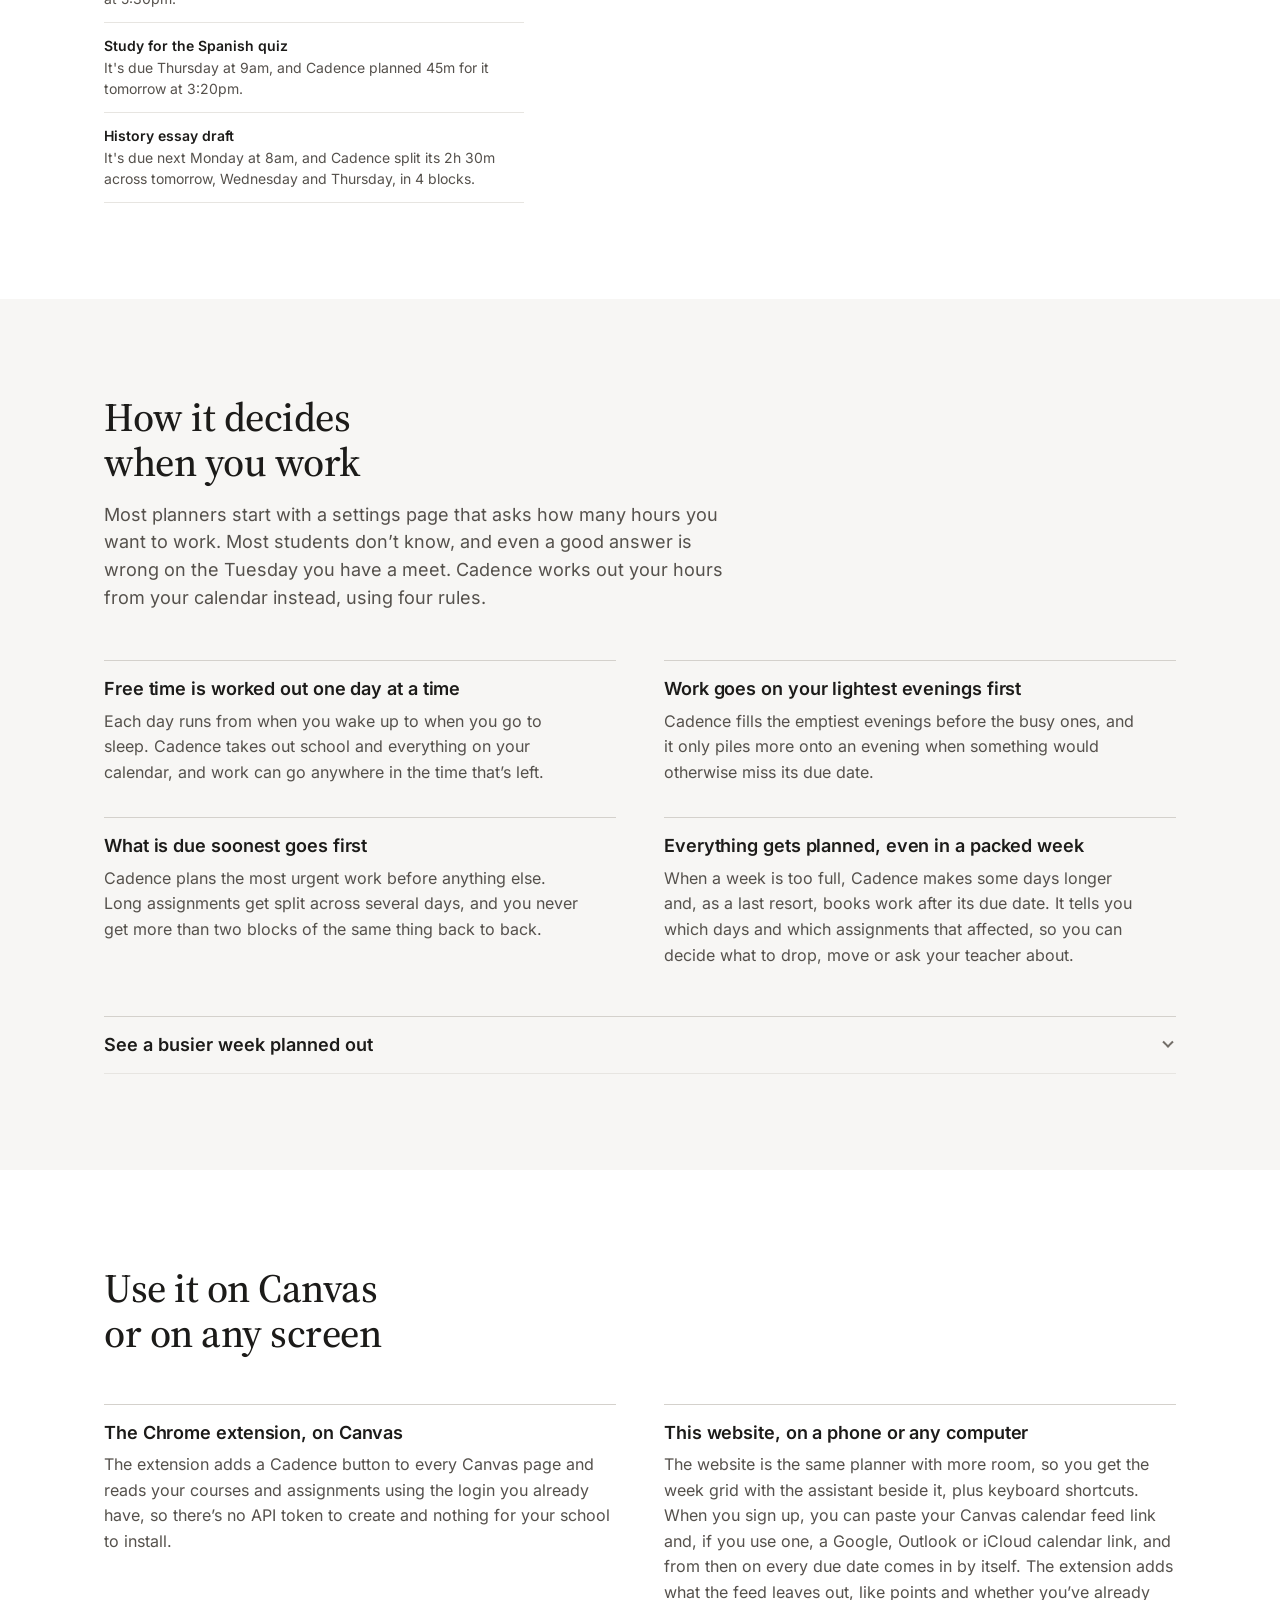
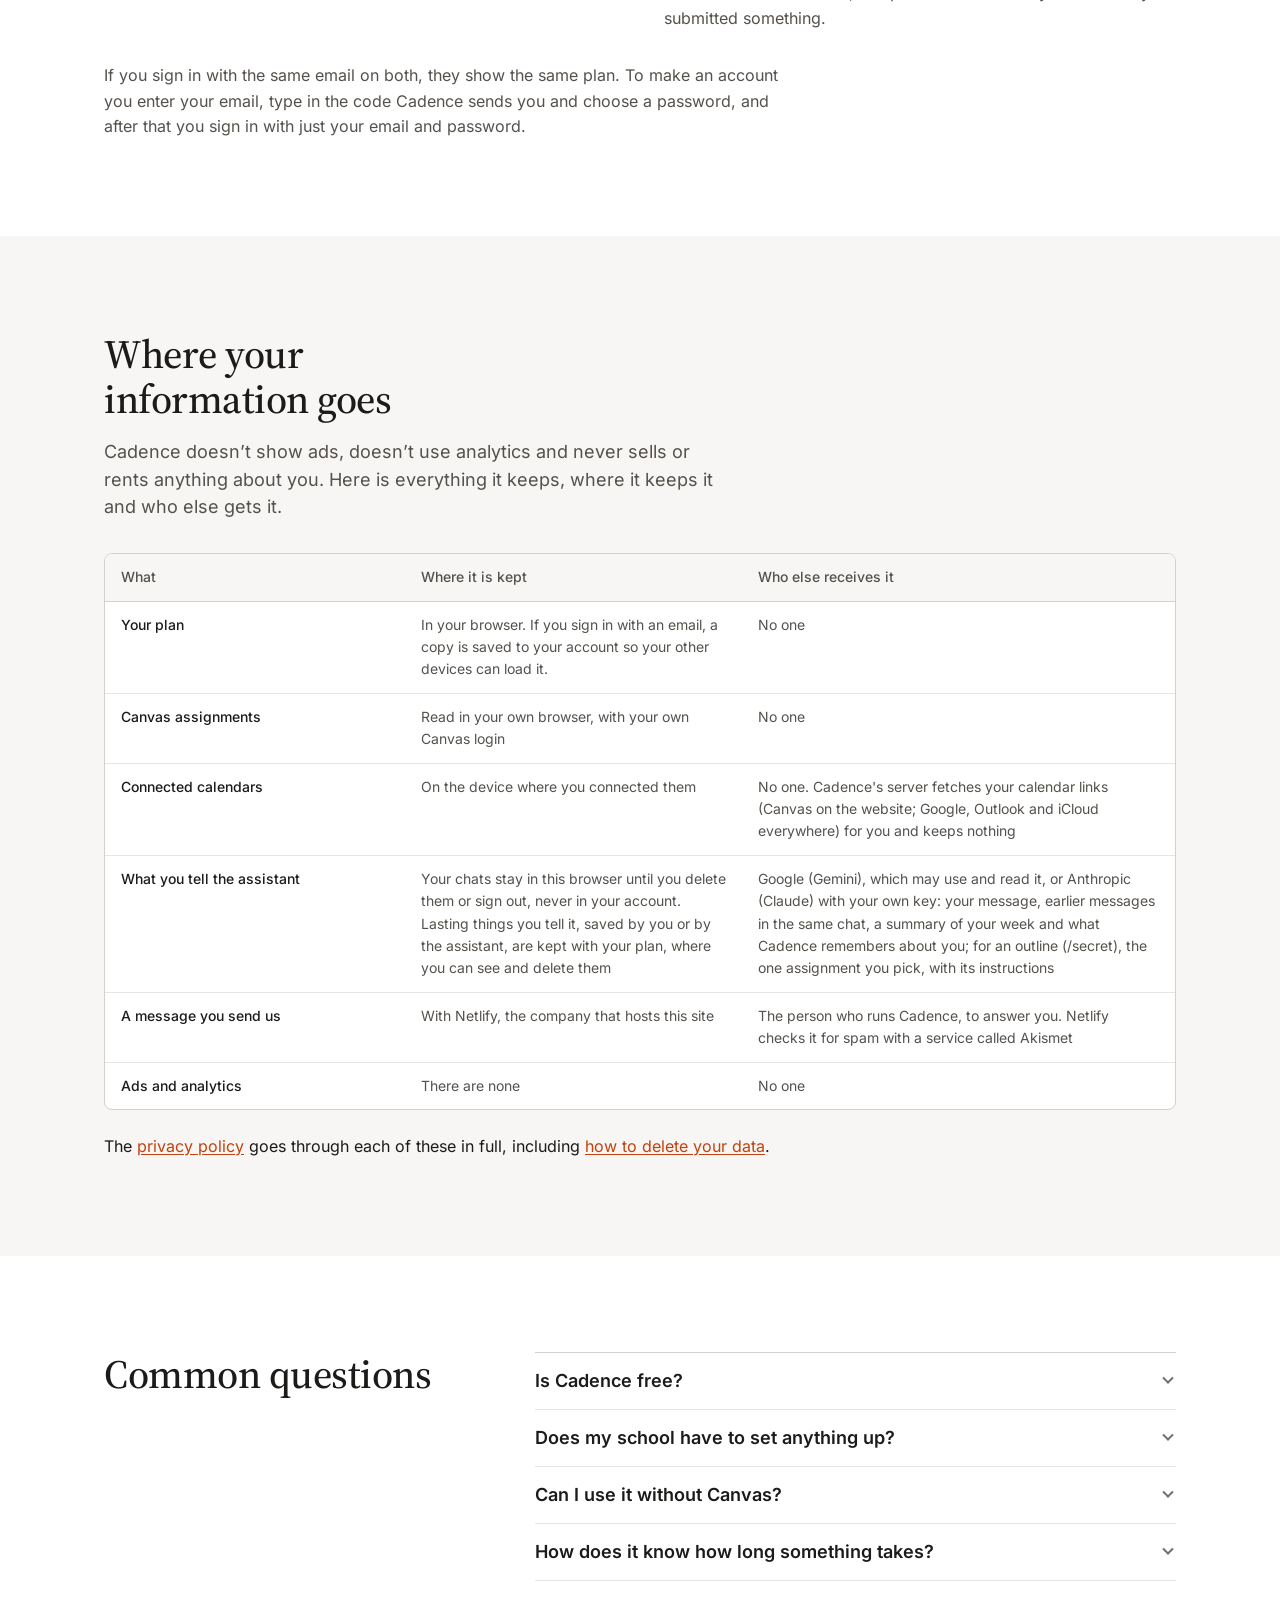
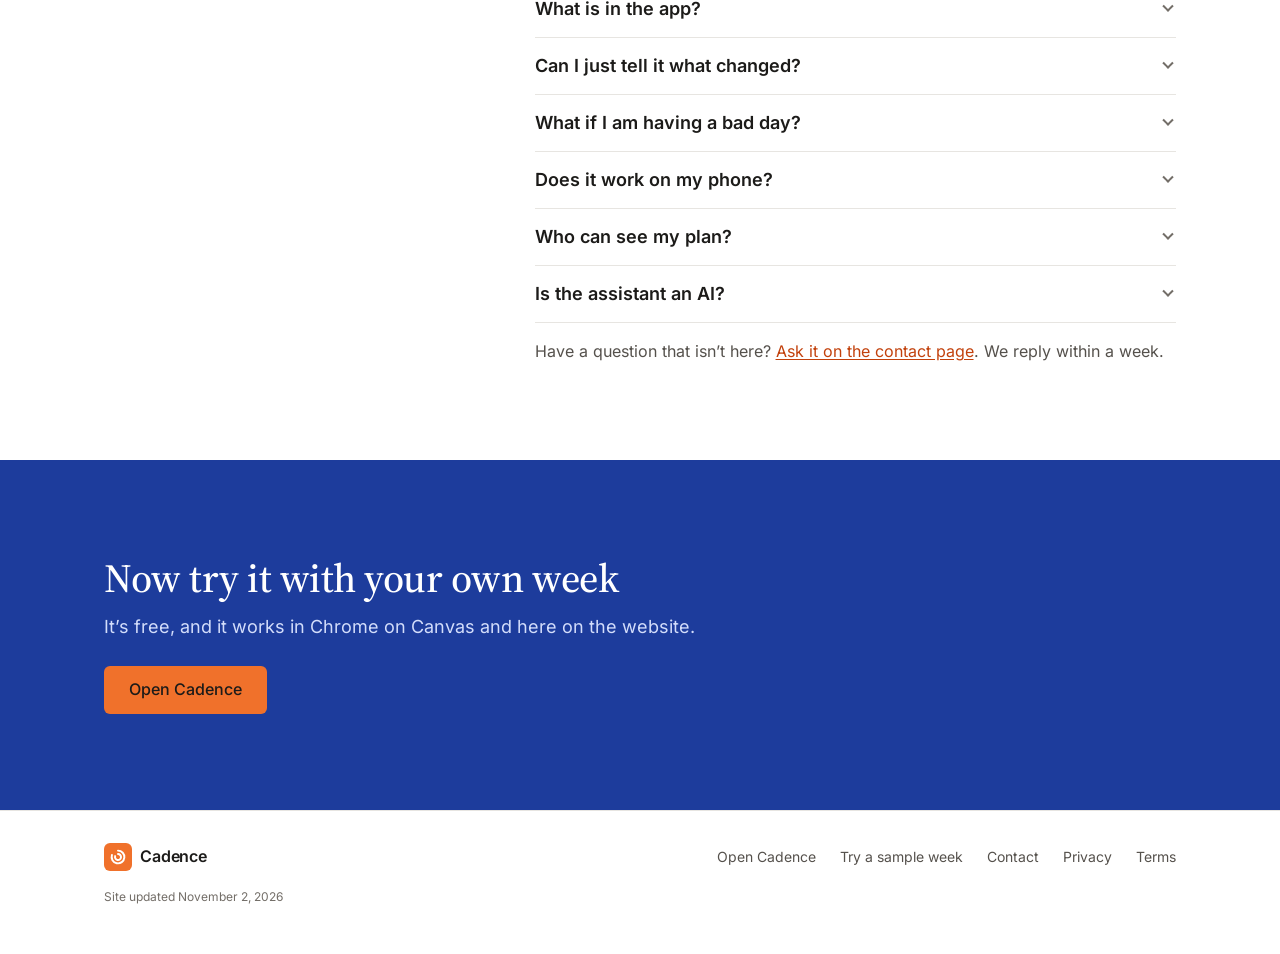
==== commit 310fdd77: "Set the site updated date to November 2 Co-Authored-By: Claude Sonnet 5.5 <noreply@anthropic.com>" ====
--- a/index.html
+++ b/index.html
@@ -269,7 +269,7 @@
     <a href="/privacy.html">Privacy</a>
     <a href="/terms.html">Terms</a>
   </nav>
-  <span class="updated-on">Site updated <span data-site="updated"><time datetime="2026-11-01">November 1, 2026</time></span></span>
+  <span class="updated-on">Site updated <span data-site="updated"><time datetime="2026-11-02">November 2, 2026</time></span></span>
 </div></footer>
 
 <aside class="notice" data-notice aria-label="How Cadence stores things" hidden>
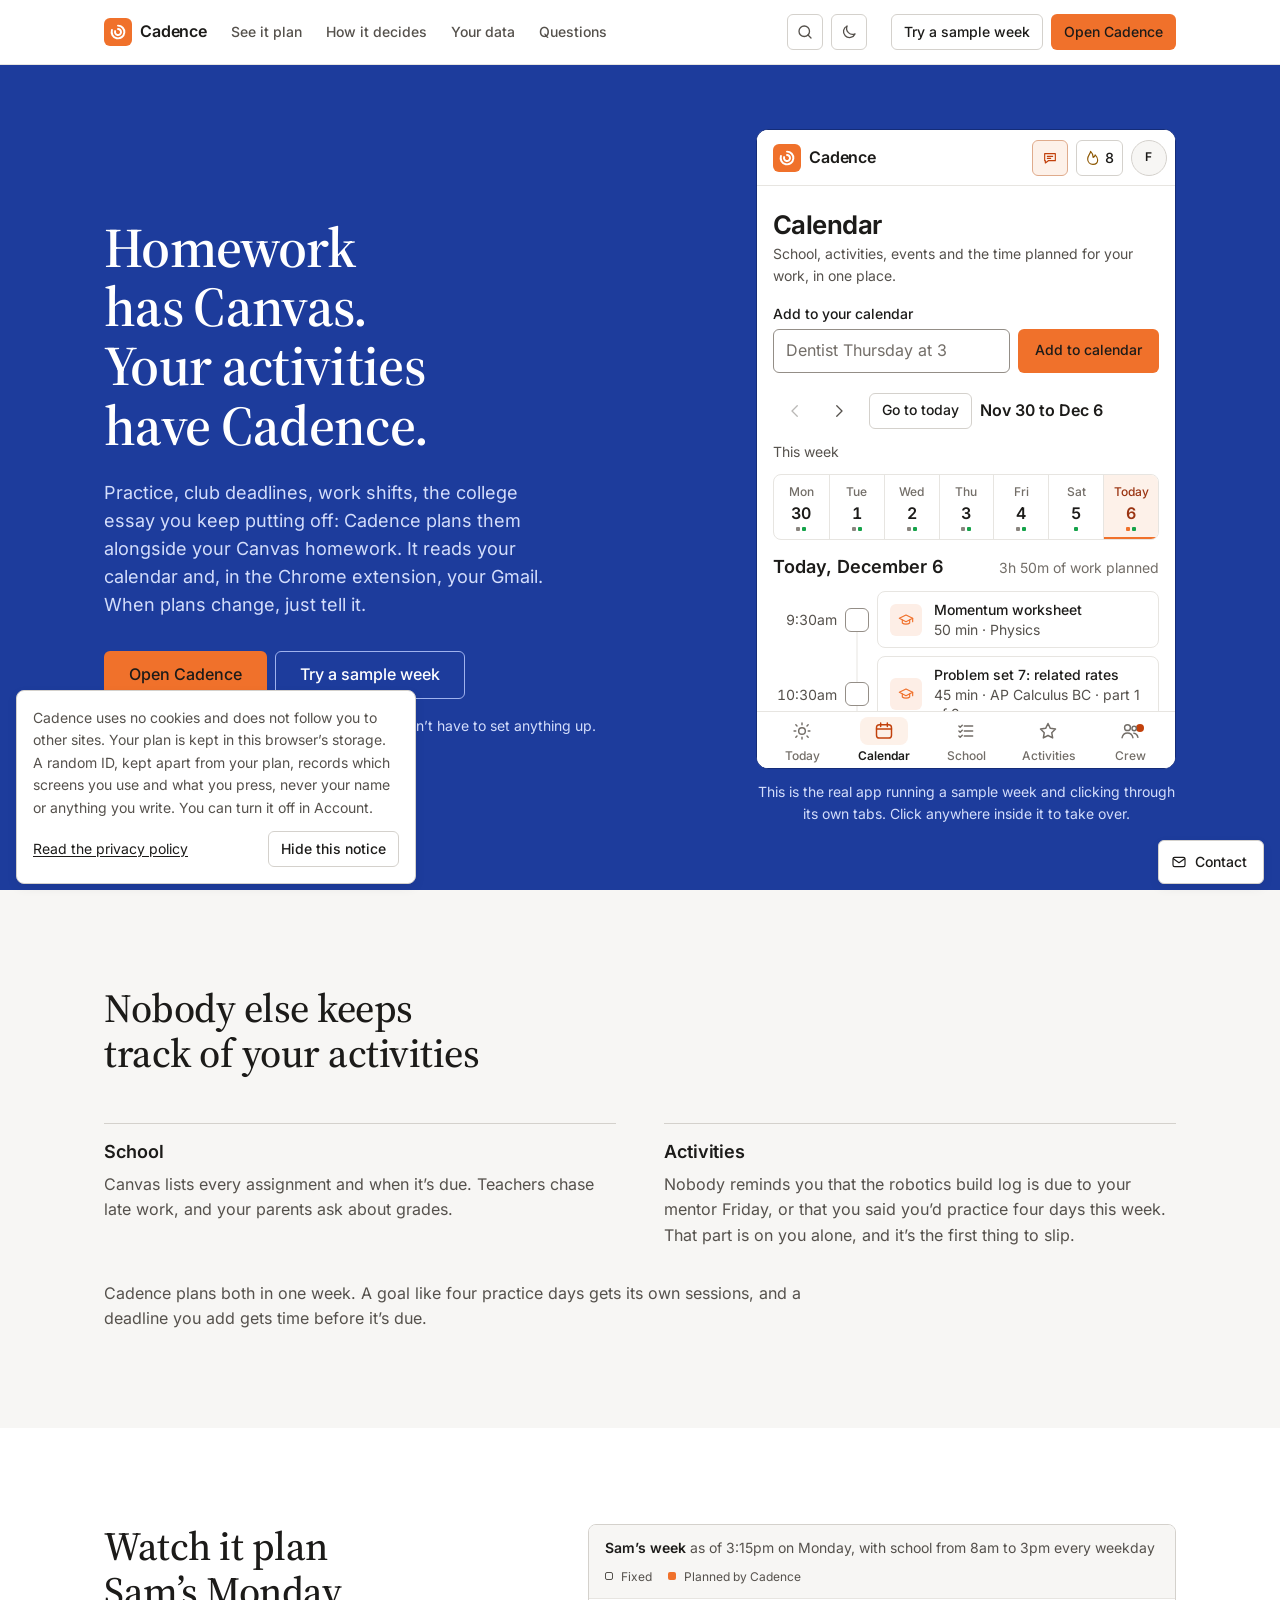
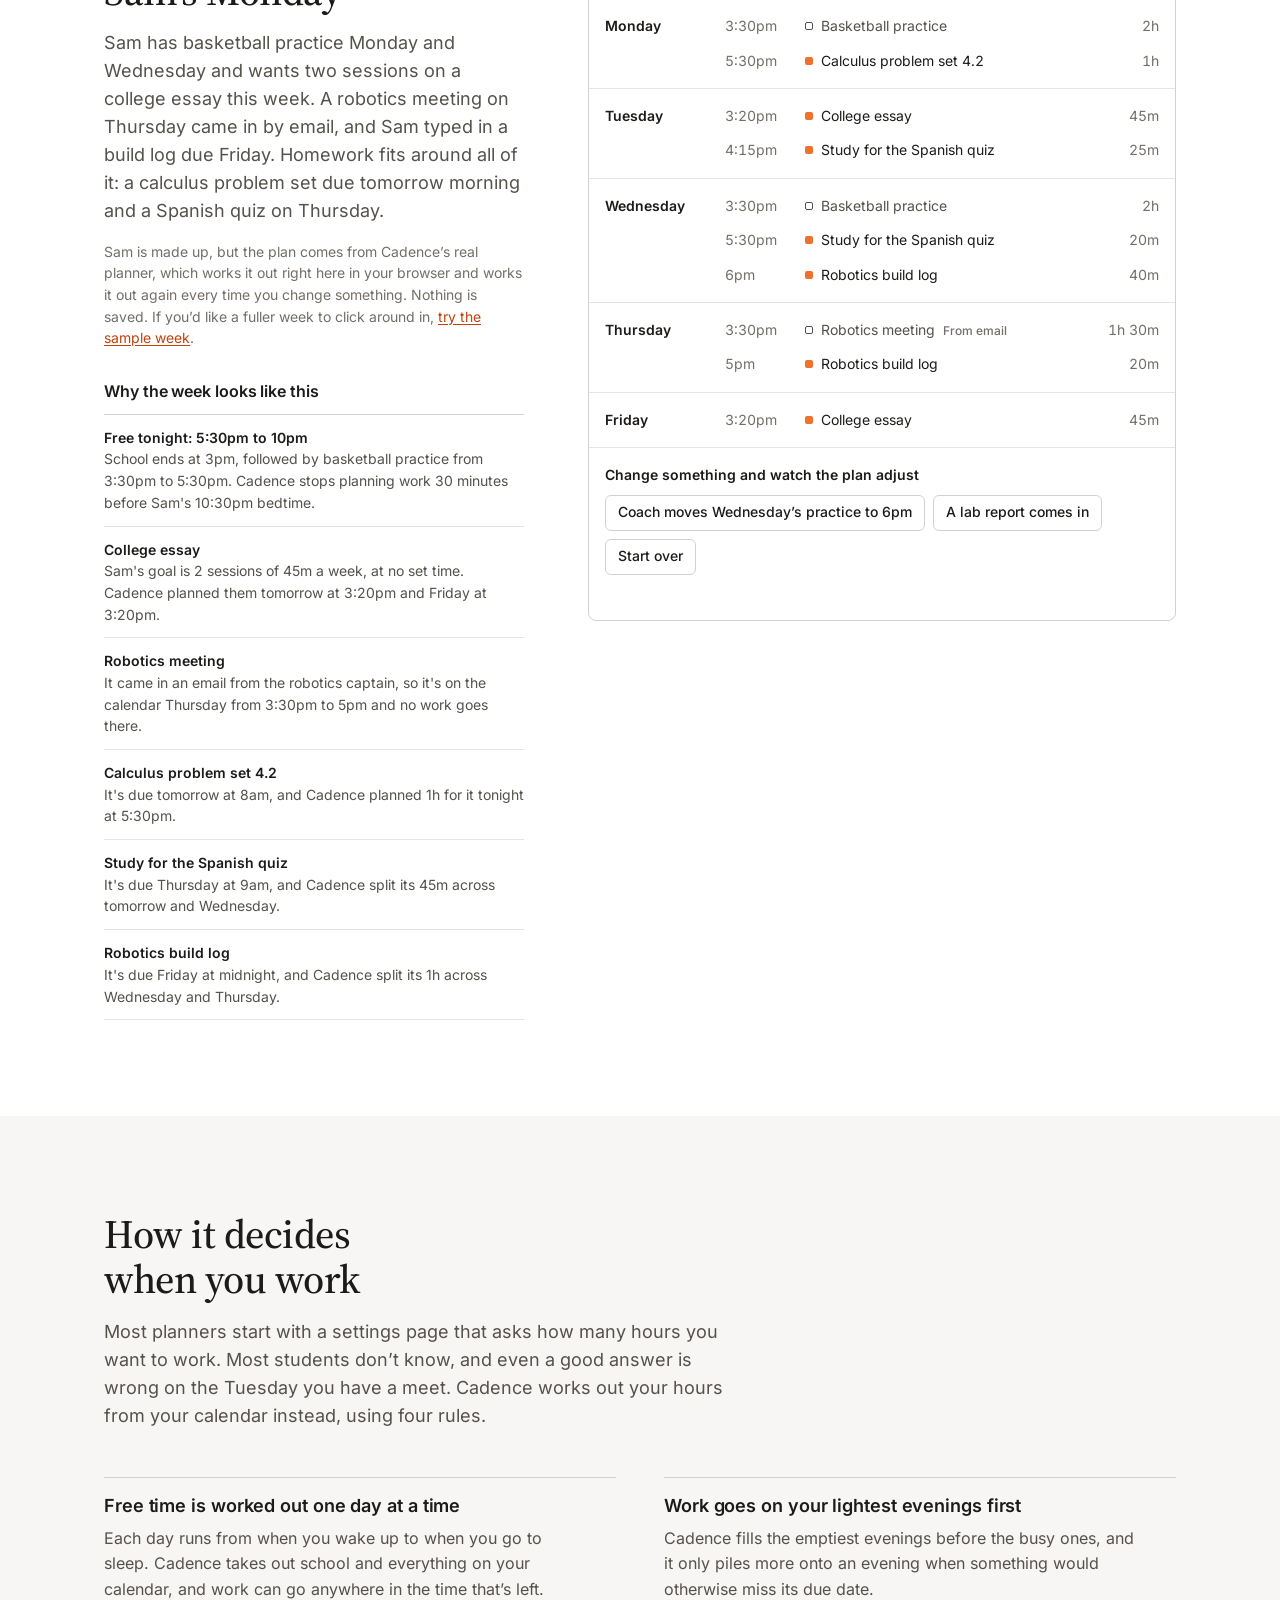
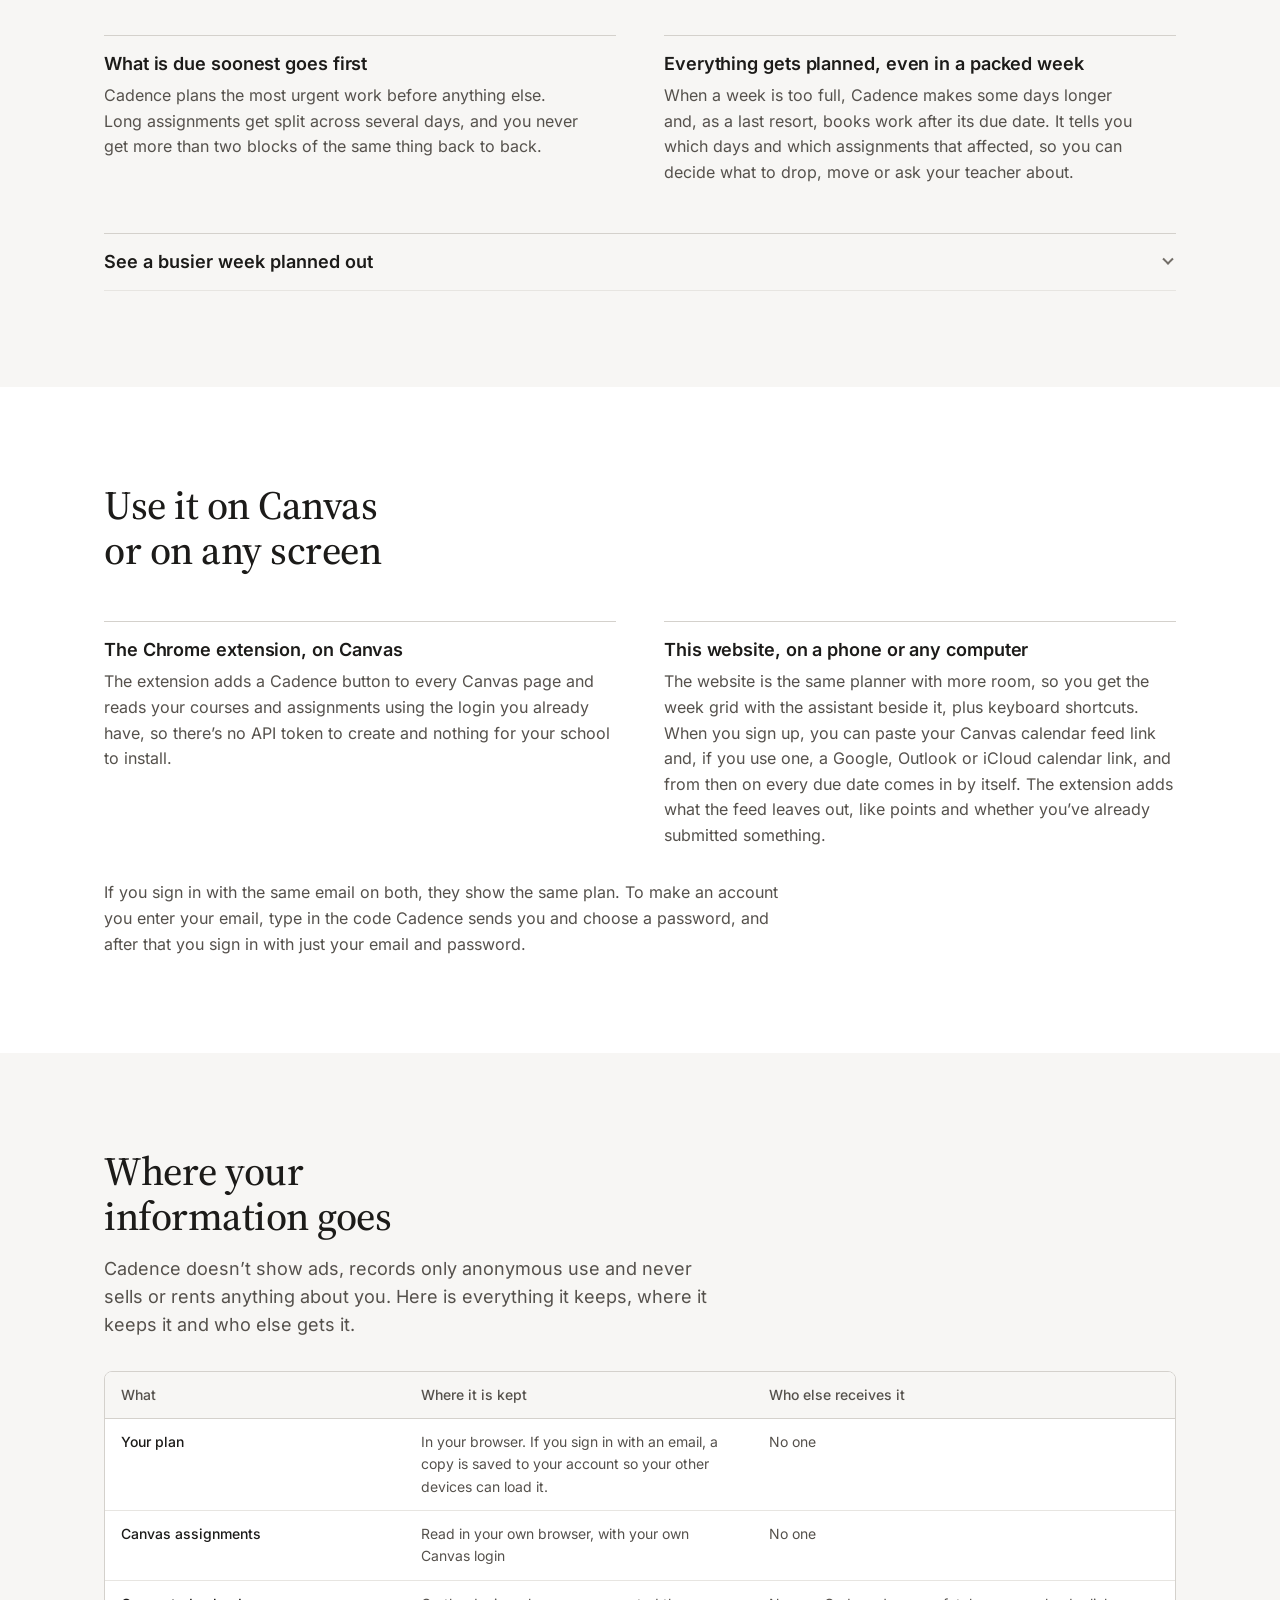
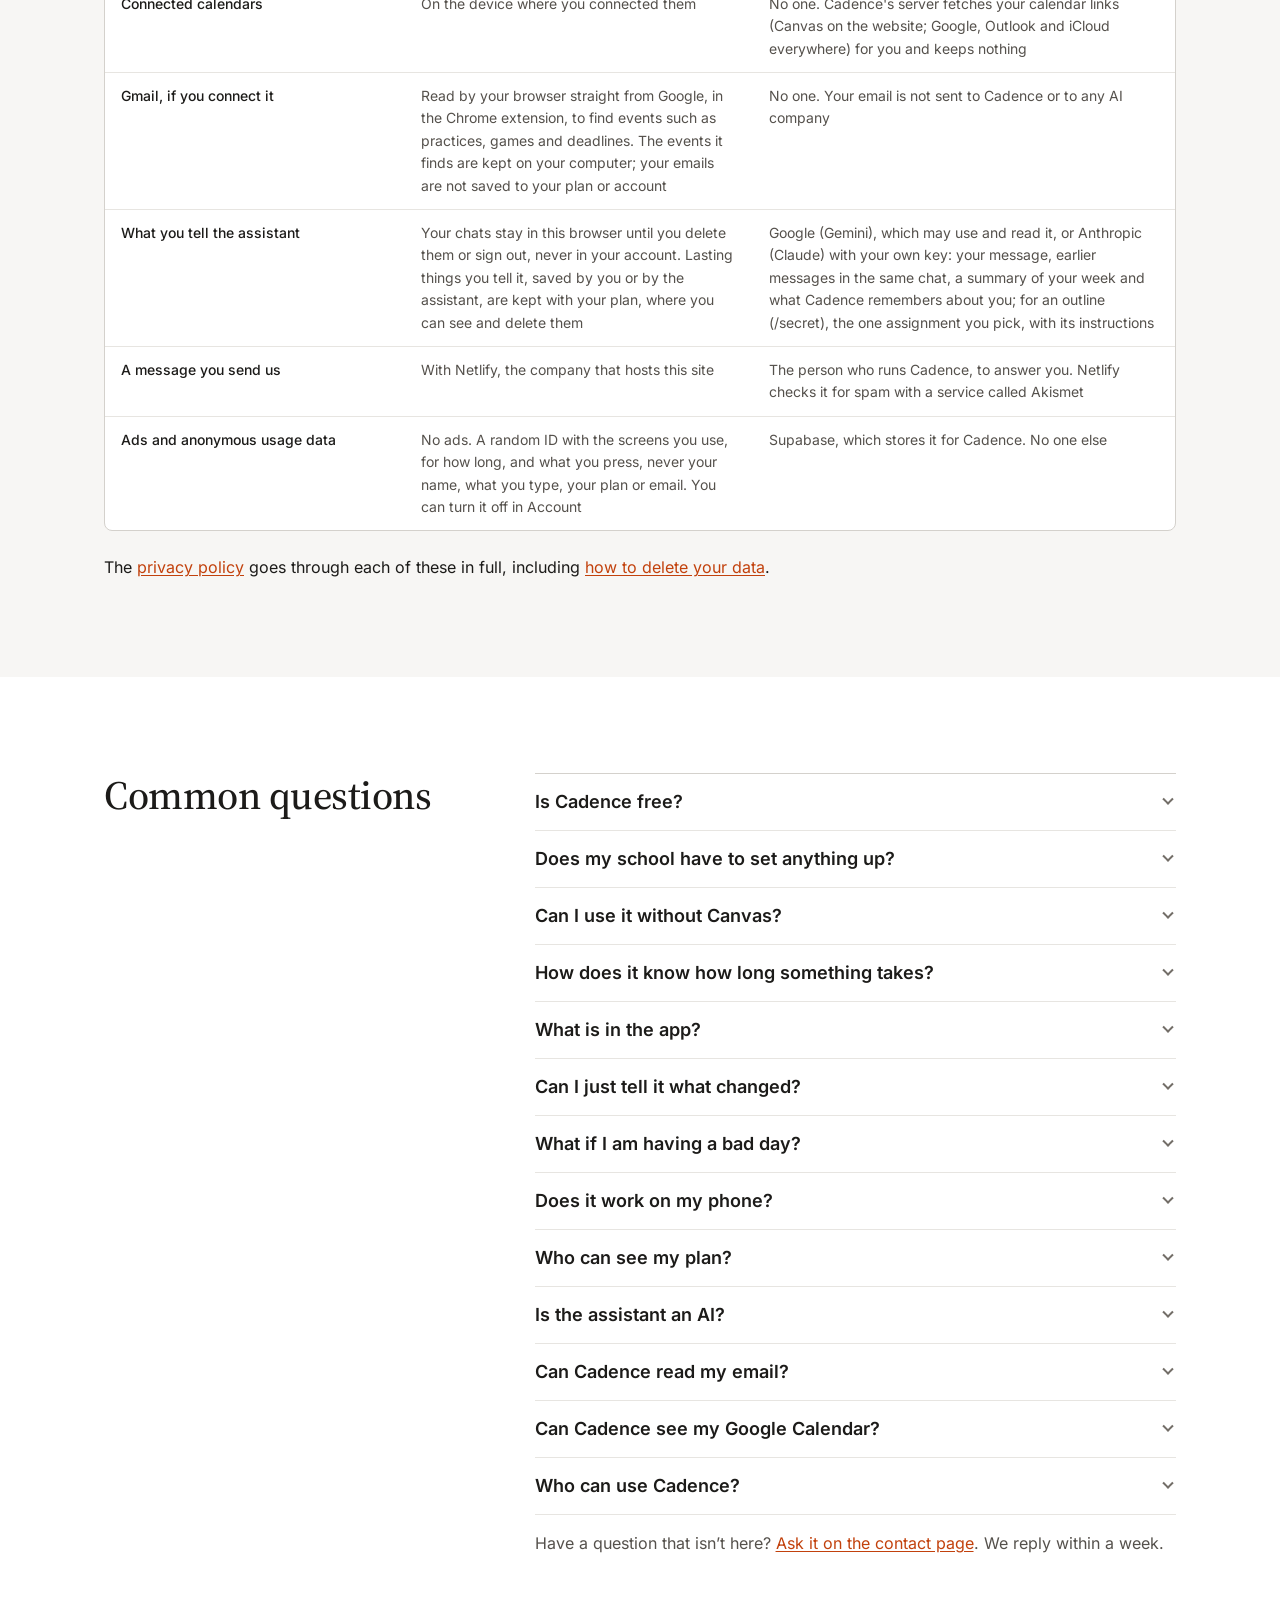
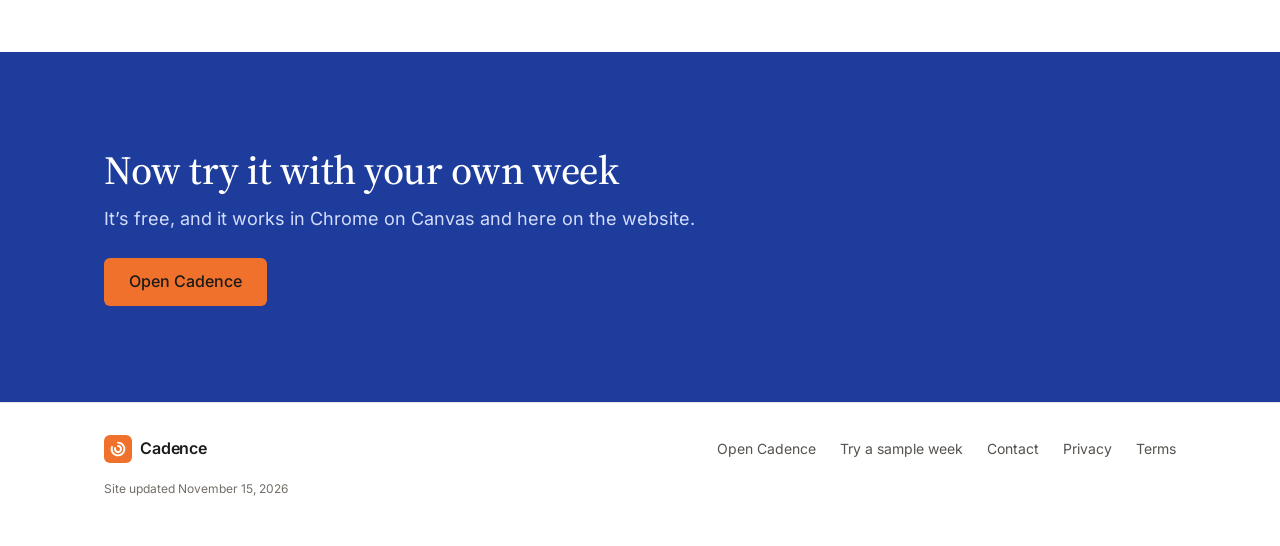
==== commit f1361456: "Gmail events, usage tracking with an Insights page, and an activities-first homepage - Gmail reading" ====
--- a/index.html
+++ b/index.html
@@ -3,19 +3,19 @@
 <head>
 <meta charset="utf-8">
 <meta name="viewport" content="width=device-width, initial-scale=1">
-<title>Cadence: the planner that schedules your homework</title>
-<meta name="description" content="Cadence pulls your assignments from Canvas and plans them around school, practice and sleep. When your day changes, tell it and it rearranges the rest.">
+<title>Cadence: your activities and homework, planned together</title>
+<meta name="description" content="Cadence plans the things nobody reminds you about, like practice, club deadlines and college essays, alongside your Canvas homework. Free, with no ads.">
 <!-- stamp:head -->
 <link rel="canonical" href="https://cadenceaiplanning.netlify.app/">
 <meta property="og:site_name" content="Cadence">
 <meta property="og:type" content="website">
-<meta property="og:title" content="Cadence: the planner that schedules your homework">
-<meta property="og:description" content="Cadence pulls your assignments from Canvas and plans them around school, practice and sleep. When your day changes, tell it and it rearranges the rest.">
+<meta property="og:title" content="Cadence: your activities and homework, planned together">
+<meta property="og:description" content="Cadence plans the things nobody reminds you about, like practice, club deadlines and college essays, alongside your Canvas homework. Free, with no ads.">
 <meta property="og:url" content="https://cadenceaiplanning.netlify.app/">
 <meta property="og:image" content="https://cadenceaiplanning.netlify.app/icons/social.png">
 <meta property="og:image:width" content="1200">
 <meta property="og:image:height" content="630">
-<meta property="og:image:alt" content="Cadence: the planner that schedules your homework. A week with school, activities, events and planned work.">
+<meta property="og:image:alt" content="Cadence. Homework has Canvas. Your activities have Cadence. Practice, clubs, a job and essays, planned alongside your homework, beside a week with school, events, activities and planned work.">
 <meta name="twitter:card" content="summary_large_image">
 <script type="application/ld+json">{"@context":"https://schema.org","@type":"WebSite","name":"Cadence","url":"https://cadenceaiplanning.netlify.app/"}</script>
 <!-- /stamp:head -->
@@ -66,8 +66,8 @@
 
 <div class="hero"><div class="wrap">
   <div>
-    <h1>The planner that schedules your homework.</h1>
-    <p class="sub">Cadence pulls your assignments from Canvas and plans when you&rsquo;ll do each one, around school, practice and sleep. If your day changes, tell it what happened and it rearranges the rest.</p>
+    <h1>Homework has Canvas. Your activities have Cadence.</h1>
+    <p class="sub">Practice, club deadlines, work shifts, the college essay you keep putting off: Cadence plans them alongside your Canvas homework. It reads your calendar and, in the Chrome extension, your Gmail. When plans change, just tell it.</p>
     <div class="cta">
       <a class="btn primary large" href="/app.html">Open Cadence</a>
       <a class="btn plain large" href="/demo.html">Try a sample week</a>
@@ -81,10 +81,23 @@
   </figure>
 </div></div>
 
+<section id="activities" class="band"><div class="wrap">
+  <div class="section-head">
+    <h2 id="nobody-else-keeps-track-of-your-activities">Nobody else keeps track of your activities</h2>
+  </div>
+  <div class="places">
+    <div><h3 id="who-tracks-school">School</h3>
+      <p>Canvas lists every assignment and when it&rsquo;s due. Teachers chase late work, and your parents ask about grades.</p></div>
+    <div><h3 id="who-tracks-activities">Activities</h3>
+      <p>Nobody reminds you that the robotics build log is due to your mentor Friday, or that you said you&rsquo;d practice four days this week. That part is on you alone, and it&rsquo;s the first thing to slip.</p></div>
+  </div>
+  <p class="also">Cadence plans both in one week. A goal like four practice days gets its own sessions, and a deadline you add gets time before it&rsquo;s due.</p>
+</div></section>
+
 <section id="example"><div class="wrap evening" data-evening>
   <div class="evening-intro">
     <h2 id="watch-it-plan-sams-monday">Watch it plan Sam&rsquo;s Monday</h2>
-    <p class="lead">Sam has basketball until 5:30, a calculus problem set due tomorrow morning, a Spanish quiz on Thursday and an essay due next week. Here is the week Cadence plans around all of that.</p>
+    <p class="lead">Sam has basketball practice Monday and Wednesday and wants two sessions on a college essay this week. A robotics meeting on Thursday came in by email, and Sam typed in a build log due Friday. Homework fits around all of it: a calculus problem set due tomorrow morning and a Spanish quiz on Thursday.</p>
     <p class="note">Sam is made up, but the plan comes from Cadence&rsquo;s real planner, which works it out right here in your browser and works it out again every time you change something. Nothing is saved. If you&rsquo;d like a fuller week to click around in, <a href="/demo.html">try the sample week</a>.</p>
   </div>
   <div class="ev-frame">
@@ -98,16 +111,18 @@
       <div data-ev-week><!-- evening:week --><ol class="ev-week"><li><span class="ev-day">Monday</span><ol class="ev-items">
       <li class="ev-item fixed"><span class="ev-time">3:30pm</span><span class="ev-what">Basketball practice</span><span class="ev-len">2h</span></li>
       <li class="ev-item work"><span class="ev-time">5:30pm</span><span class="ev-what">Calculus problem set 4.2</span><span class="ev-len">1h</span></li></ol></li><li><span class="ev-day">Tuesday</span><ol class="ev-items">
-      <li class="ev-item work"><span class="ev-time">3:20pm</span><span class="ev-what">Study for the Spanish quiz</span><span class="ev-len">45m</span></li>
-      <li class="ev-item work"><span class="ev-time">4:15pm</span><span class="ev-what">History essay draft</span><span class="ev-len">30m</span></li></ol></li><li><span class="ev-day">Wednesday</span><ol class="ev-items">
+      <li class="ev-item work"><span class="ev-time">3:20pm</span><span class="ev-what">College essay</span><span class="ev-len">45m</span></li>
+      <li class="ev-item work"><span class="ev-time">4:15pm</span><span class="ev-what">Study for the Spanish quiz</span><span class="ev-len">25m</span></li></ol></li><li><span class="ev-day">Wednesday</span><ol class="ev-items">
       <li class="ev-item fixed"><span class="ev-time">3:30pm</span><span class="ev-what">Basketball practice</span><span class="ev-len">2h</span></li>
-      <li class="ev-item work"><span class="ev-time">5:30pm</span><span class="ev-what">History essay draft</span><span class="ev-len">45m</span></li>
-      <li class="ev-item work"><span class="ev-time">6:25pm</span><span class="ev-what">History essay draft</span><span class="ev-len">30m</span></li></ol></li><li><span class="ev-day">Thursday</span><ol class="ev-items">
-      <li class="ev-item work"><span class="ev-time">3:20pm</span><span class="ev-what">History essay draft</span><span class="ev-len">45m</span></li></ol></li><li><span class="ev-day">Friday</span><p class="ev-none">Nothing planned</p></li></ol><!-- /evening:week --></div>
+      <li class="ev-item work"><span class="ev-time">5:30pm</span><span class="ev-what">Study for the Spanish quiz</span><span class="ev-len">20m</span></li>
+      <li class="ev-item work"><span class="ev-time">6pm</span><span class="ev-what">Robotics build log</span><span class="ev-len">40m</span></li></ol></li><li><span class="ev-day">Thursday</span><ol class="ev-items">
+      <li class="ev-item fixed"><span class="ev-time">3:30pm</span><span class="ev-what">Robotics meeting<small class="ev-from">From email</small></span><span class="ev-len">1h 30m</span></li>
+      <li class="ev-item work"><span class="ev-time">5pm</span><span class="ev-what">Robotics build log</span><span class="ev-len">20m</span></li></ol></li><li><span class="ev-day">Friday</span><ol class="ev-items">
+      <li class="ev-item work"><span class="ev-time">3:20pm</span><span class="ev-what">College essay</span><span class="ev-len">45m</span></li></ol></li></ol><!-- /evening:week --></div>
       <div class="ev-try" data-ev-try hidden>
         <p id="ev-try-label">Change something and watch the plan adjust</p>
         <div class="ev-buttons" role="group" aria-labelledby="ev-try-label">
-          <button type="button" class="btn plain small" data-ev-change="late" aria-pressed="false">Practice runs late tonight</button>
+          <button type="button" class="btn plain small" data-ev-change="moved" aria-pressed="false">Coach moves Wednesday&rsquo;s practice to 6pm</button>
           <button type="button" class="btn plain small" data-ev-change="lab" aria-pressed="false">A lab report comes in</button>
           <button type="button" class="btn plain small" data-ev-reset>Start over</button>
         </div>
@@ -120,7 +135,7 @@
         <ul></ul>
       </div>
       <h3 id="why-the-week-looks-like-this">Why the week looks like this</h3>
-      <ul data-ev-why><!-- evening:why --><li><b>Free tonight: 5:30pm to 10pm</b> School ends at 3pm, followed by basketball practice from 3:30pm to 5:30pm. Cadence stops planning work 30 minutes before Sam's 10:30pm bedtime.</li><li><b>Calculus problem set 4.2</b> It's due tomorrow at 8am, and Cadence planned 1h for it tonight at 5:30pm.</li><li><b>Study for the Spanish quiz</b> It's due Thursday at 9am, and Cadence planned 45m for it tomorrow at 3:20pm.</li><li><b>History essay draft</b> It's due next Monday at 8am, and Cadence split its 2h 30m across tomorrow, Wednesday and Thursday, in 4 blocks.</li><!-- /evening:why --></ul>
+      <ul data-ev-why><!-- evening:why --><li><b>Free tonight: 5:30pm to 10pm</b> School ends at 3pm, followed by basketball practice from 3:30pm to 5:30pm. Cadence stops planning work 30 minutes before Sam's 10:30pm bedtime.</li><li><b>College essay</b> Sam's goal is 2 sessions of 45m a week, at no set time. Cadence planned them tomorrow at 3:20pm and Friday at 3:20pm.</li><li><b>Robotics meeting</b> It came in an email from the robotics captain, so it's on the calendar Thursday from 3:30pm to 5pm and no work goes there.</li><li><b>Calculus problem set 4.2</b> It's due tomorrow at 8am, and Cadence planned 1h for it tonight at 5:30pm.</li><li><b>Study for the Spanish quiz</b> It's due Thursday at 9am, and Cadence split its 45m across tomorrow and Wednesday.</li><li><b>Robotics build log</b> It's due Friday at midnight, and Cadence split its 1h across Wednesday and Thursday.</li><!-- /evening:why --></ul>
     </div>
 </div></section>
 
@@ -198,7 +213,7 @@
 <section id="data" class="band"><div class="wrap">
   <div class="section-head">
     <h2 id="what-goes-where">Where your information goes</h2>
-    <p class="lead">Cadence doesn&rsquo;t show ads<span data-needs="no-visits">, doesn&rsquo;t use analytics</span><!--off <span data-needs="visits">, doesn&rsquo;t track you</span> off--> and never sells or rents anything about you. Here is everything it keeps, where it keeps it and who else gets it.</p>
+    <p class="lead">Cadence doesn&rsquo;t show ads<!--off <span data-needs="no-counts">, doesn&rsquo;t use analytics</span> off--><!--off <span data-needs="visits-only">, doesn&rsquo;t track you</span> off--><span data-needs="usage">, records only anonymous use</span> and never sells or rents anything about you. Here is everything it keeps, where it keeps it and who else gets it.</p>
   </div>
   <div class="where" tabindex="0" role="region" aria-label="What Cadence stores and where">
     <table role="table">
@@ -207,10 +222,12 @@
         <tr role="row"><th scope="row" role="rowheader">Your plan</th><td role="cell">In your browser.<span data-needs="cloud"> If you sign in with an email, a copy is saved to your account so your other devices can load it.</span></td><td role="cell">No one</td></tr>
         <tr role="row"><th scope="row" role="rowheader">Canvas assignments</th><td role="cell">Read in your own browser, with your own Canvas login</td><td role="cell">No one</td></tr>
         <tr role="row"><th scope="row" role="rowheader">Connected calendars</th><td role="cell">On the device where you connected them</td><td role="cell">No one. Cadence's server fetches your calendar links (Canvas on the website; Google, Outlook and iCloud everywhere) for you and keeps nothing</td></tr>
-        <tr role="row"><th scope="row" role="rowheader">What you tell the assistant</th><td role="cell">Your chats stay in this browser until you delete them or sign out, never in your account. Lasting things you tell it, saved by you or by the assistant, are kept with your plan, where you can see and delete them</td><td role="cell">Google (Gemini), which may use and read it, or Anthropic (Claude) with your own key: your message, earlier messages in the same chat, a summary of your week and what Cadence remembers about you; for an outline (/secret), the one assignment you pick, with its instructions</td></tr>
+        <tr role="row"><th scope="row" role="rowheader">Gmail, if you connect it</th><td role="cell">Read by your browser straight from Google, in the Chrome extension, to find events such as practices, games and deadlines. The events it finds are kept on your computer; your emails are not saved to your plan or account</td><td role="cell">No one. Your email is not sent to Cadence or to any AI company</td></tr>
+        <tr role="row"><th scope="row" role="rowheader">What you tell the assistant</th><td role="cell">Your chats stay in this browser until you delete them or sign out, never in your account. Lasting things you tell it, saved by you or by the assistant, are kept with your plan, where you can see and delete them</td><td role="cell"><!--off <span data-needs="groq">Groq, which may not train on it and does not store it, or Anthropic (Claude) with your own key</span> off--><span data-needs="gemini">Google (Gemini), which may use and read it, or Anthropic (Claude) with your own key</span><!--off <span data-needs="claude">Anthropic (Claude), which may not train on it</span> off-->: your message, earlier messages in the same chat, a summary of your week and what Cadence remembers about you; for an outline (/secret), the one assignment you pick, with its instructions</td></tr>
         <tr role="row"><th scope="row" role="rowheader">A message you send us</th><td role="cell">With Netlify, the company that hosts this site</td><td role="cell">The person who runs Cadence, to answer you. Netlify checks it for spam with a service called Akismet</td></tr>
-        <tr data-needs="no-visits" role="row"><th scope="row" role="rowheader">Ads and analytics</th><td role="cell">There are none</td><td role="cell">No one</td></tr>
-        <!--off <tr data-needs="visits" role="row"><th scope="row" role="rowheader">Ads and visit counts</th><td role="cell">No ads. A link shared with a label on it adds one to that label&rsquo;s count for the day</td><td role="cell">No one, and nothing about you is recorded</td></tr> off-->
+        <!--off <tr data-needs="no-counts" role="row"><th scope="row" role="rowheader">Ads and analytics</th><td role="cell">There are none</td><td role="cell">No one</td></tr> off-->
+        <tr data-needs="usage" role="row"><th scope="row" role="rowheader">Ads and anonymous usage data</th><td role="cell">No ads. A random ID with the screens you use, for how long, and what you press, never your name, what you type, your plan or email. You can turn it off in Account</td><td role="cell">Supabase, which stores it for Cadence. No one else</td></tr>
+        <!--off <tr data-needs="visits-only" role="row"><th scope="row" role="rowheader">Ads and visit counts</th><td role="cell">No ads. A link shared with a label on it adds one to that label&rsquo;s count for the day</td><td role="cell">No one, and nothing about you is recorded</td></tr> off-->
       </tbody>
     </table>
   </div>
@@ -229,9 +246,9 @@
     <details><summary id="how-does-it-know-how-long-something-takes">How does it know how long something takes?</summary>
       <p>It starts from the assignment&rsquo;s title and instructions. When you finish something, it asks whether it took less time, about that long or longer, and uses your answer to adjust later estimates for the same kind of work. You can also set the time yourself on any assignment.</p></details>
     <details><summary id="what-is-in-the-app">What is in the app?</summary>
-      <p>There are five tabs. Today shows what to do next, how much is planned for the day, and a check-in for each activity once it&rsquo;s over. Calendar has everything with a time on it, from school and practice to due dates and the blocks planned for your work. School lists every assignment with how long it should take and the steps to finish it, and each step is tied to the block it&rsquo;s planned for. Activities covers things like practice, teams, clubs or a job, with a weekly count of whether you showed up. Crew is for accountability partners and clubs, who only see check-ins for the activities you choose to share. The <a href="/demo.html">sample week</a> has all five.</p></details>
+      <p>There are five tabs. Today shows what to do next, how much is planned for the day, and a check-in for each activity once it&rsquo;s over. Calendar has everything with a time on it, from school and practice to due dates and the blocks planned for your work. Activities covers practice, teams, clubs or a job: set times that Cadence keeps clear, or a weekly goal like piano five times a week that it plans sessions for, with a weekly count of whether you showed up. Events from your calendars, and practices, games and meetings the Chrome extension finds in your Gmail, go on Calendar, and your activities and homework are planned around them. School lists every assignment with how long it should take and the steps to finish it, and each step is tied to the block it&rsquo;s planned for. Crew is for accountability partners and clubs, who only see check-ins for the activities you choose to share. The <a href="/demo.html">sample week</a> has all five.</p></details>
     <details><summary id="can-i-just-tell-it-what-changed">Can I just tell it what changed?</summary>
-      <p>Yes. Type it the way you&rsquo;d say it, like &ldquo;I just got home and I&rsquo;m tired, an hour of work tonight&rdquo;, and the assistant keeps tonight to that hour and moves the rest. If you mention something with a time, like dinner at 6:30, it goes on your calendar too. Each reply lists what changed and what moved because of it, and one tap undoes the whole thing. If you only say you&rsquo;re tired without giving a number, it asks you one question and offers the answers as buttons.</p></details>
+      <p>Yes. Type it the way you&rsquo;d say it. &ldquo;Practice is cancelled today&rdquo; frees up that time for other work, and &ldquo;I just got home and I&rsquo;m tired, an hour of work tonight&rdquo; keeps tonight to that hour and moves the rest. If you mention something with a time, like dinner at 6:30, it goes on your calendar too. Each reply lists what changed and what moved because of it, and one tap undoes the whole thing. If you only say you&rsquo;re tired without giving a number, it asks you one question and offers the answers as buttons.</p></details>
     <details><summary id="what-if-i-am-having-a-bad-day">What if I am having a bad day?</summary>
       <p>Tell the assistant how much you can do tonight, and the rest of tonight&rsquo;s work moves to other days. If those days are already full, Cadence either goes past your number or plans work after its due date, and it tells you which one it did so you can choose what happens.</p></details>
     <details><summary id="does-it-work-on-my-phone">Does it work on my phone?</summary>
@@ -239,7 +256,15 @@
     <details><summary id="who-can-see-my-plan">Who can see my plan?</summary>
       <p>Nobody, unless you add an accountability partner or join a club. Even then, they only see your name and the check-ins for the activities you chose to share, and nothing about your assignments or your calendar. The privacy policy says <a href="/privacy.html#what-other-people-can-see">exactly what they can see</a>.</p></details>
     <details><summary id="is-the-assistant-an-ai">Is the assistant an AI?</summary>
-      <p>On a copy of Cadence that offers it, yes. Your messages go to Gemini, an AI model made by Google, which may use them to improve its products and may have people read them, so don&rsquo;t type anything private. The assistant changes your plan through the same steps you could take yourself, and if you add your own Anthropic key, Claude does the same job. If neither can be reached, ordinary code on your own device reads simple sentences. The privacy policy lists <a href="/privacy.html#the-assistant-and-ai">exactly what is sent</a>.</p></details>
+      <!--off <p data-needs="groq">On a copy of Cadence that offers it, yes. Your messages go to Groq, a company that runs AI models. Its agreement says it can&rsquo;t use them to train any model, and with the setting Cadence keeps on, it doesn&rsquo;t store them. Even so, don&rsquo;t type anything private. The assistant changes your plan through the same steps you could take yourself, and if you add your own Anthropic key, Claude does the same job. If neither can be reached, ordinary code on your own device reads simple sentences. The privacy policy lists <a href="/privacy.html#the-assistant-and-ai">exactly what is sent</a>.</p> off-->
+      <p data-needs="gemini">On a copy of Cadence that offers it, yes. Your messages go to Gemini, an AI model made by Google, which may use them to improve its products and may have people read them, so don&rsquo;t type anything private. The assistant changes your plan through the same steps you could take yourself, and if you add your own Anthropic key, Claude does the same job. If neither can be reached, ordinary code on your own device reads simple sentences. The privacy policy lists <a href="/privacy.html#the-assistant-and-ai">exactly what is sent</a>.</p>
+      <!--off <p data-needs="claude">On a copy of Cadence that offers it, yes. Your messages go to Claude, an AI model made by Anthropic, whose terms don&rsquo;t let it train on what its API receives. Even so, don&rsquo;t type anything private. The assistant changes your plan through the same steps you could take yourself. If it can&rsquo;t be reached, ordinary code on your own device reads simple sentences. The privacy policy lists <a href="/privacy.html#the-assistant-and-ai">exactly what is sent</a>.</p> off--></details>
+    <details><summary id="can-cadence-read-my-email">Can Cadence read my email?</summary>
+      <p>Only if you connect Gmail in the Chrome extension. Then, while Cadence is open, it reads your recent email on your computer, with read-only access, finds practices, games, deadlines and changes, and adds them to your calendar labelled From email, with the sentence each came from. Practices, games and meetings with a time get planned around. A deadline shows up on its day, and Cadence plans time for it once you add it as an assignment. Your email isn&rsquo;t sent to Cadence or to any AI company, and the events stay on your device. Delete any that are wrong, switch it off or disconnect at any time. <a href="#data">Where your information goes</a> shows what is kept and who receives it, and the privacy policy explains <a href="/privacy.html#gmail">exactly what happens</a>.</p></details>
+    <details><summary id="can-cadence-see-my-google-calendar">Can Cadence see my Google Calendar?</summary>
+      <p>Only if you connect it. Paste your calendar&rsquo;s secret link and Cadence plans around your events. Or, in the Chrome extension, sign in with Google and it reads the events on the calendars you pick, so it can plan around them. Only if you turn it on does it add its own work blocks to one calendar you choose, and it never changes an event it didn&rsquo;t make. Your events stay on your device.</p></details>
+    <details><summary id="who-can-use-cadence">Who can use Cadence?</summary>
+      <p>Students who are 13 or older. If you&rsquo;re under 18, check with a parent or guardian before you sign in with an email, and follow your school&rsquo;s rules about the tools you use for schoolwork.</p></details>
     <p class="ask">Have a question that isn&rsquo;t here? <a href="/contact.html">Ask it on the contact page</a>.<span data-needs="reply"> We reply within <span data-site="reply">a week</span>.</span></p>
   </div>
 </div></section>
@@ -269,12 +294,13 @@
     <a href="/privacy.html">Privacy</a>
     <a href="/terms.html">Terms</a>
   </nav>
-  <span class="updated-on">Site updated <span data-site="updated"><time datetime="2026-11-02">November 2, 2026</time></span></span>
+  <span class="updated-on">Site updated <span data-site="updated"><time datetime="2026-11-15">November 15, 2026</time></span></span>
 </div></footer>
 
 <aside class="notice" data-notice aria-label="How Cadence stores things" hidden>
-  <p data-needs="no-visits">Cadence uses no cookies and no tracking. Your plan is kept in this browser&rsquo;s storage.</p>
-  <!--off <p data-needs="visits">Cadence uses no cookies. Your plan is kept in this browser&rsquo;s storage. Visits from shared links are counted by the link&rsquo;s label, never by person.</p> off-->
+  <!--off <p data-needs="no-counts">Cadence uses no cookies and no tracking. Your plan is kept in this browser&rsquo;s storage.</p> off-->
+  <p data-needs="usage">Cadence uses no cookies and does not follow you to other sites. Your plan is kept in this browser&rsquo;s storage. A random ID, kept apart from your plan, records which screens you use and what you press, never your name or anything you write. You can turn it off in Account.</p>
+  <!--off <p data-needs="visits-only">Cadence uses no cookies. Your plan is kept in this browser&rsquo;s storage. Visits from shared links are counted by the link&rsquo;s label, never by person.</p> off-->
   <div class="notice-actions">
     <a href="/privacy.html">Read the privacy policy</a>
     <button type="button" class="btn plain small" data-dismiss>Hide this notice</button>
--- a/site.css
+++ b/site.css
@@ -348,6 +348,8 @@
 .ev-item.fixed .ev-what { color: var(--text-2); }
 .ev-item.moved, .ev-item.new { background: var(--accent-soft); }
 .ev-what small { color: var(--accent-ink); font-size: var(--t-meta); font-weight: 600; }
+/* Where a fixed thing came from, said quietly: it is not a change. */
+.ev-what small.ev-from { color: var(--muted); font-weight: 500; }
 .ev-none { color: var(--muted); font-size: var(--t-sm); }
 @media (min-width: 560px) { .ev-week > li { grid-template-columns: 6.5rem minmax(0, 1fr); align-items: baseline; } }
 .ev-try { padding: var(--s4); border-top: 1px solid var(--line); }
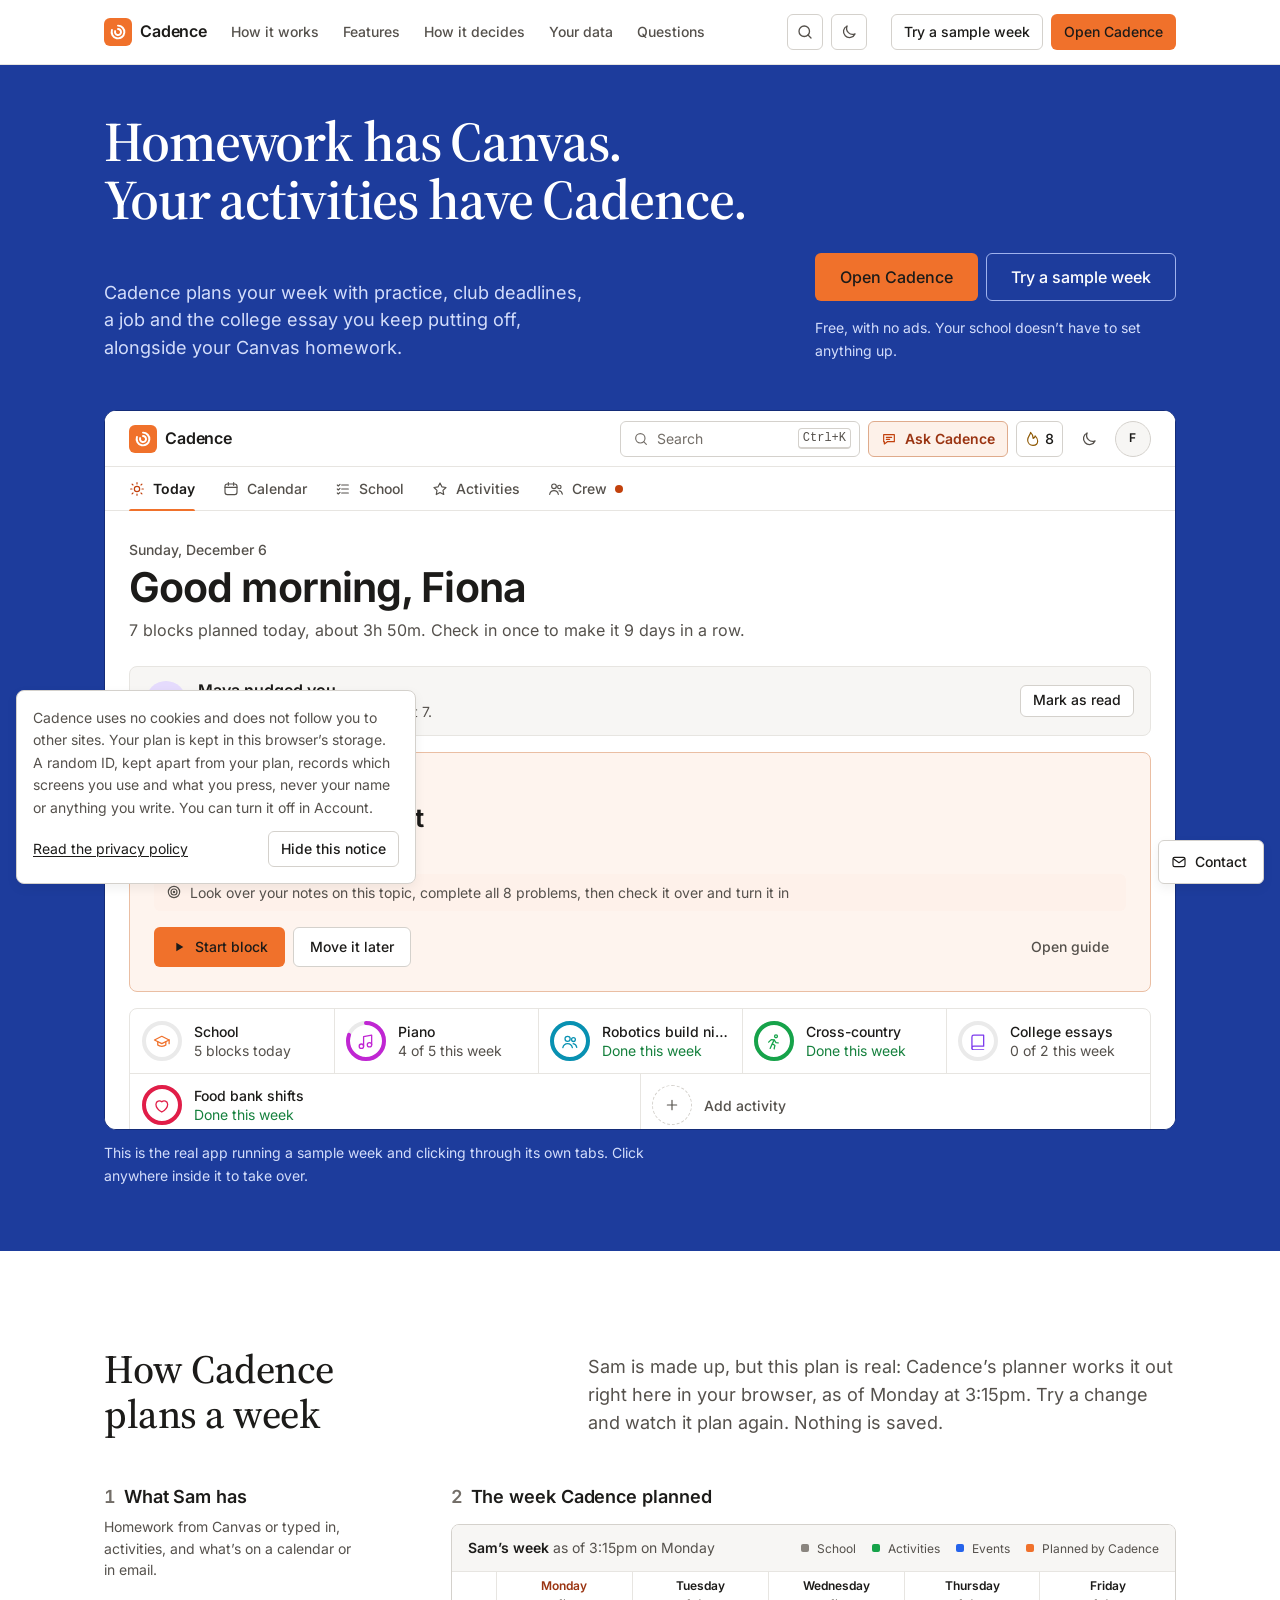
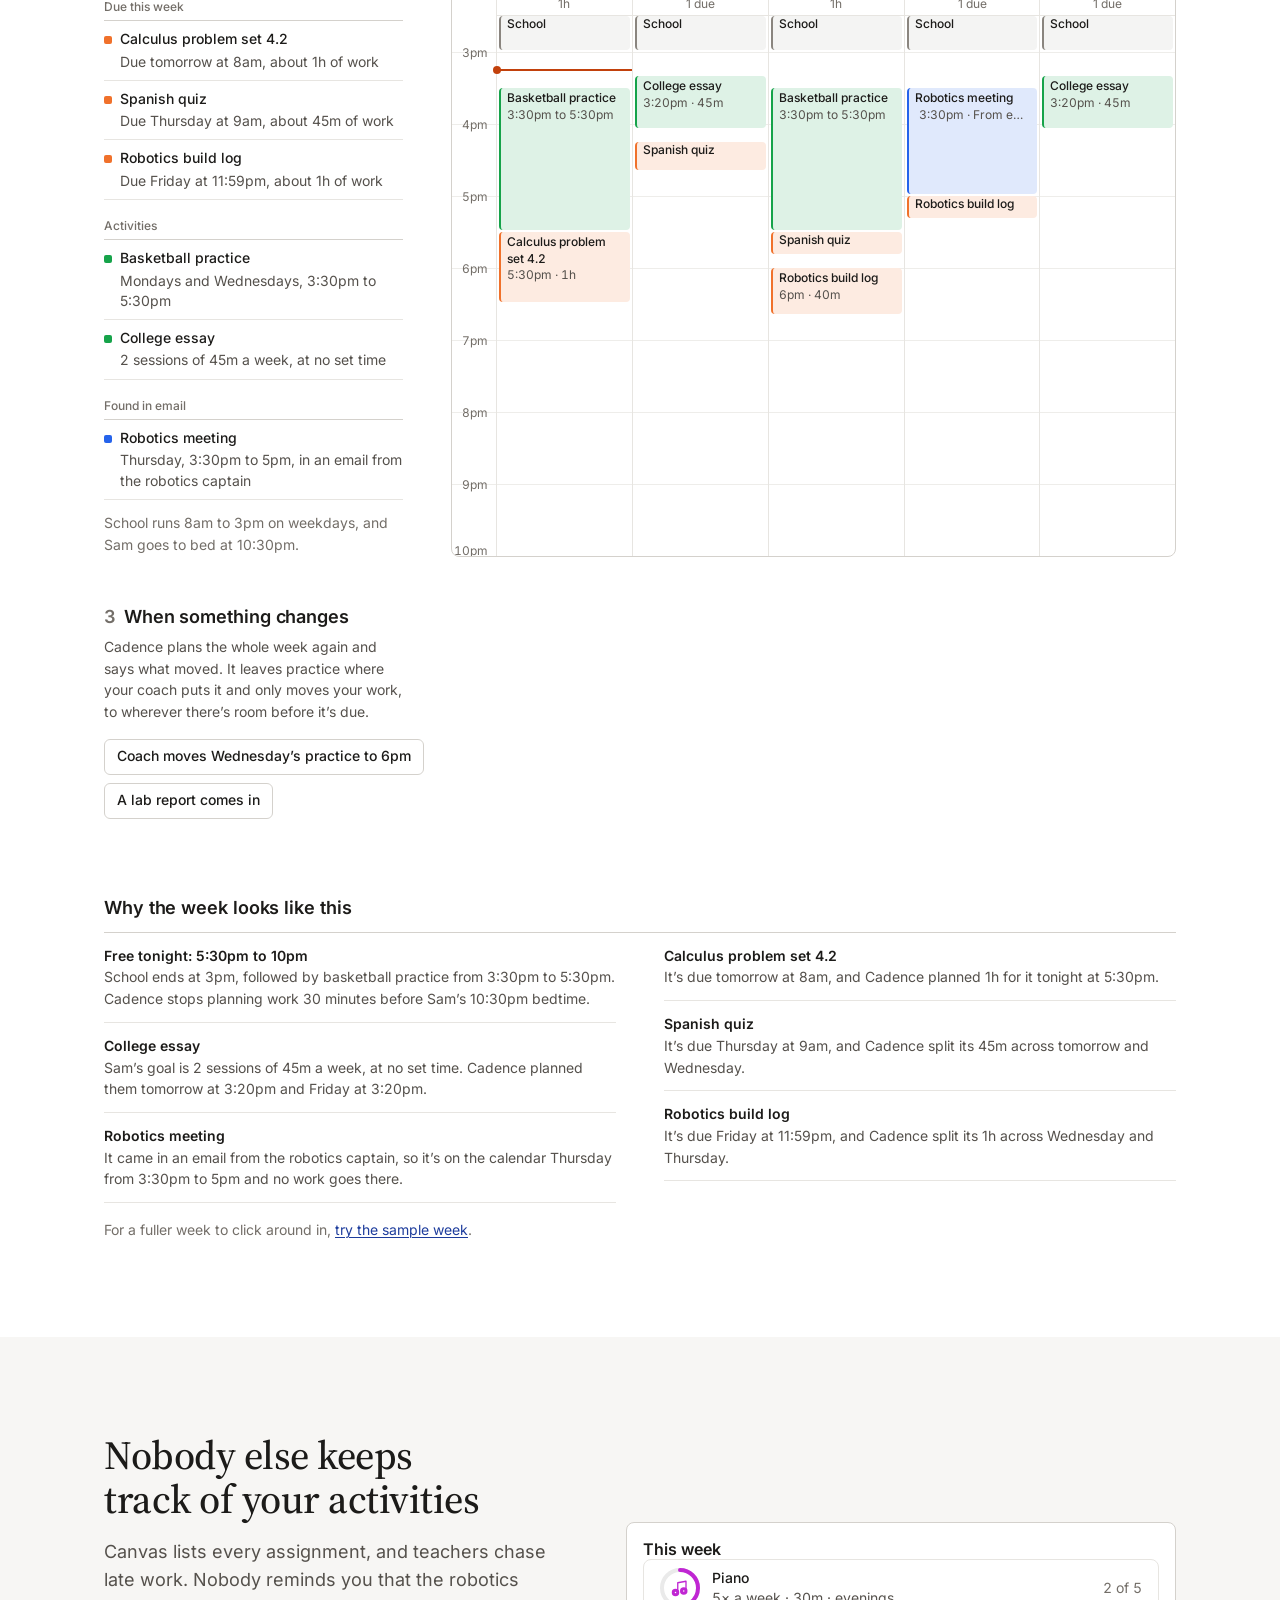
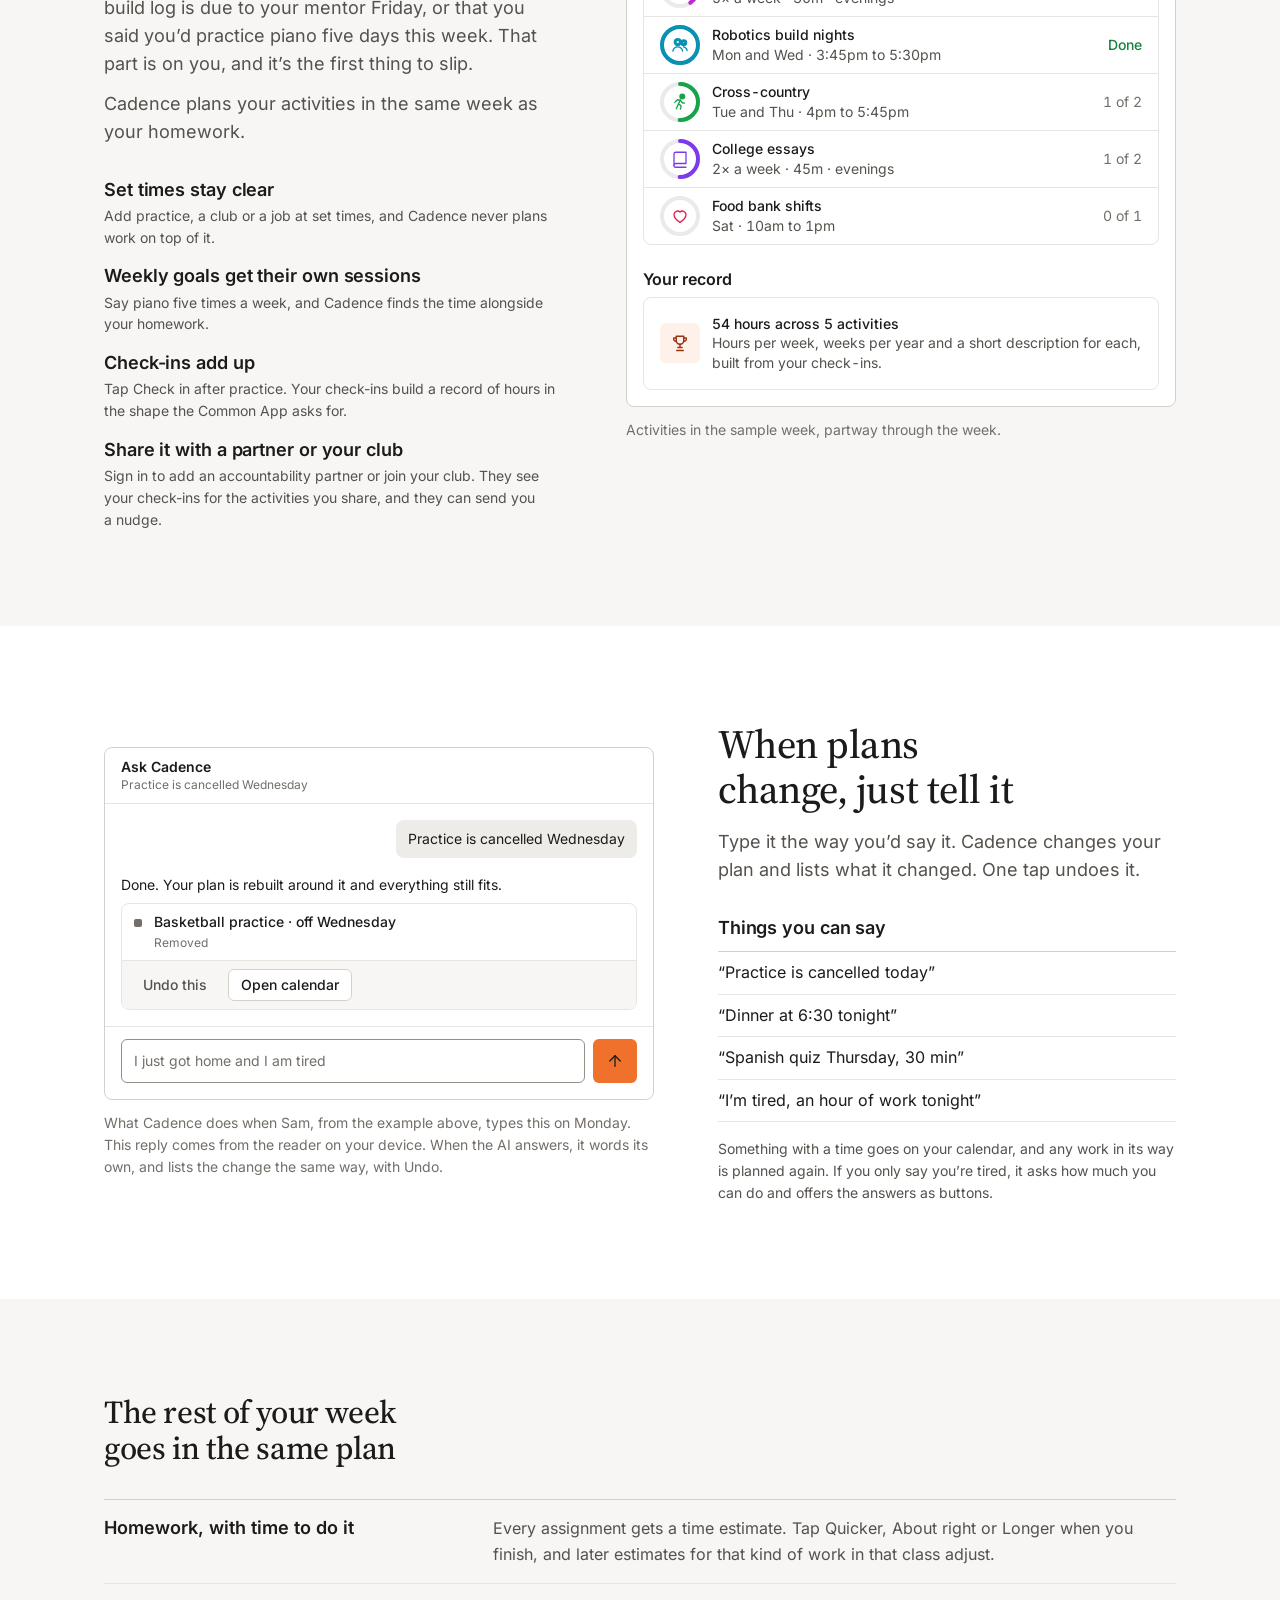
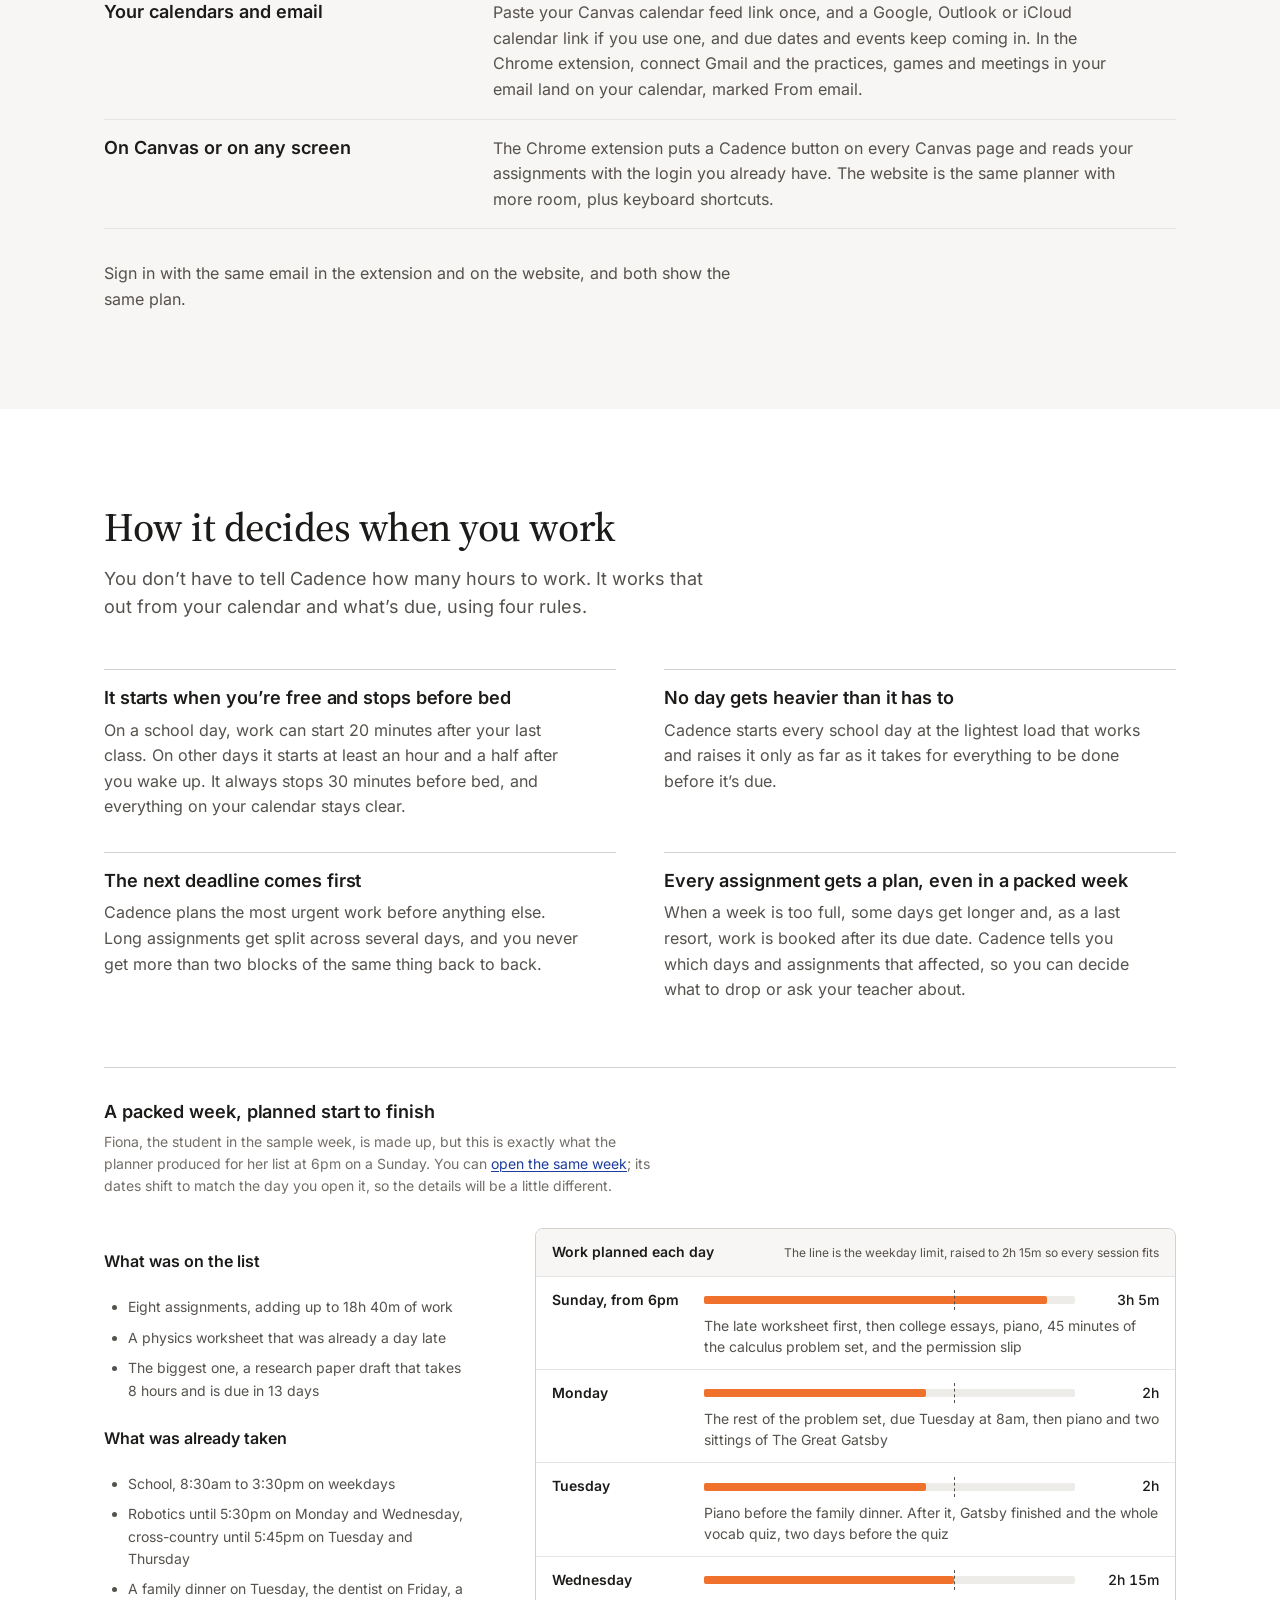
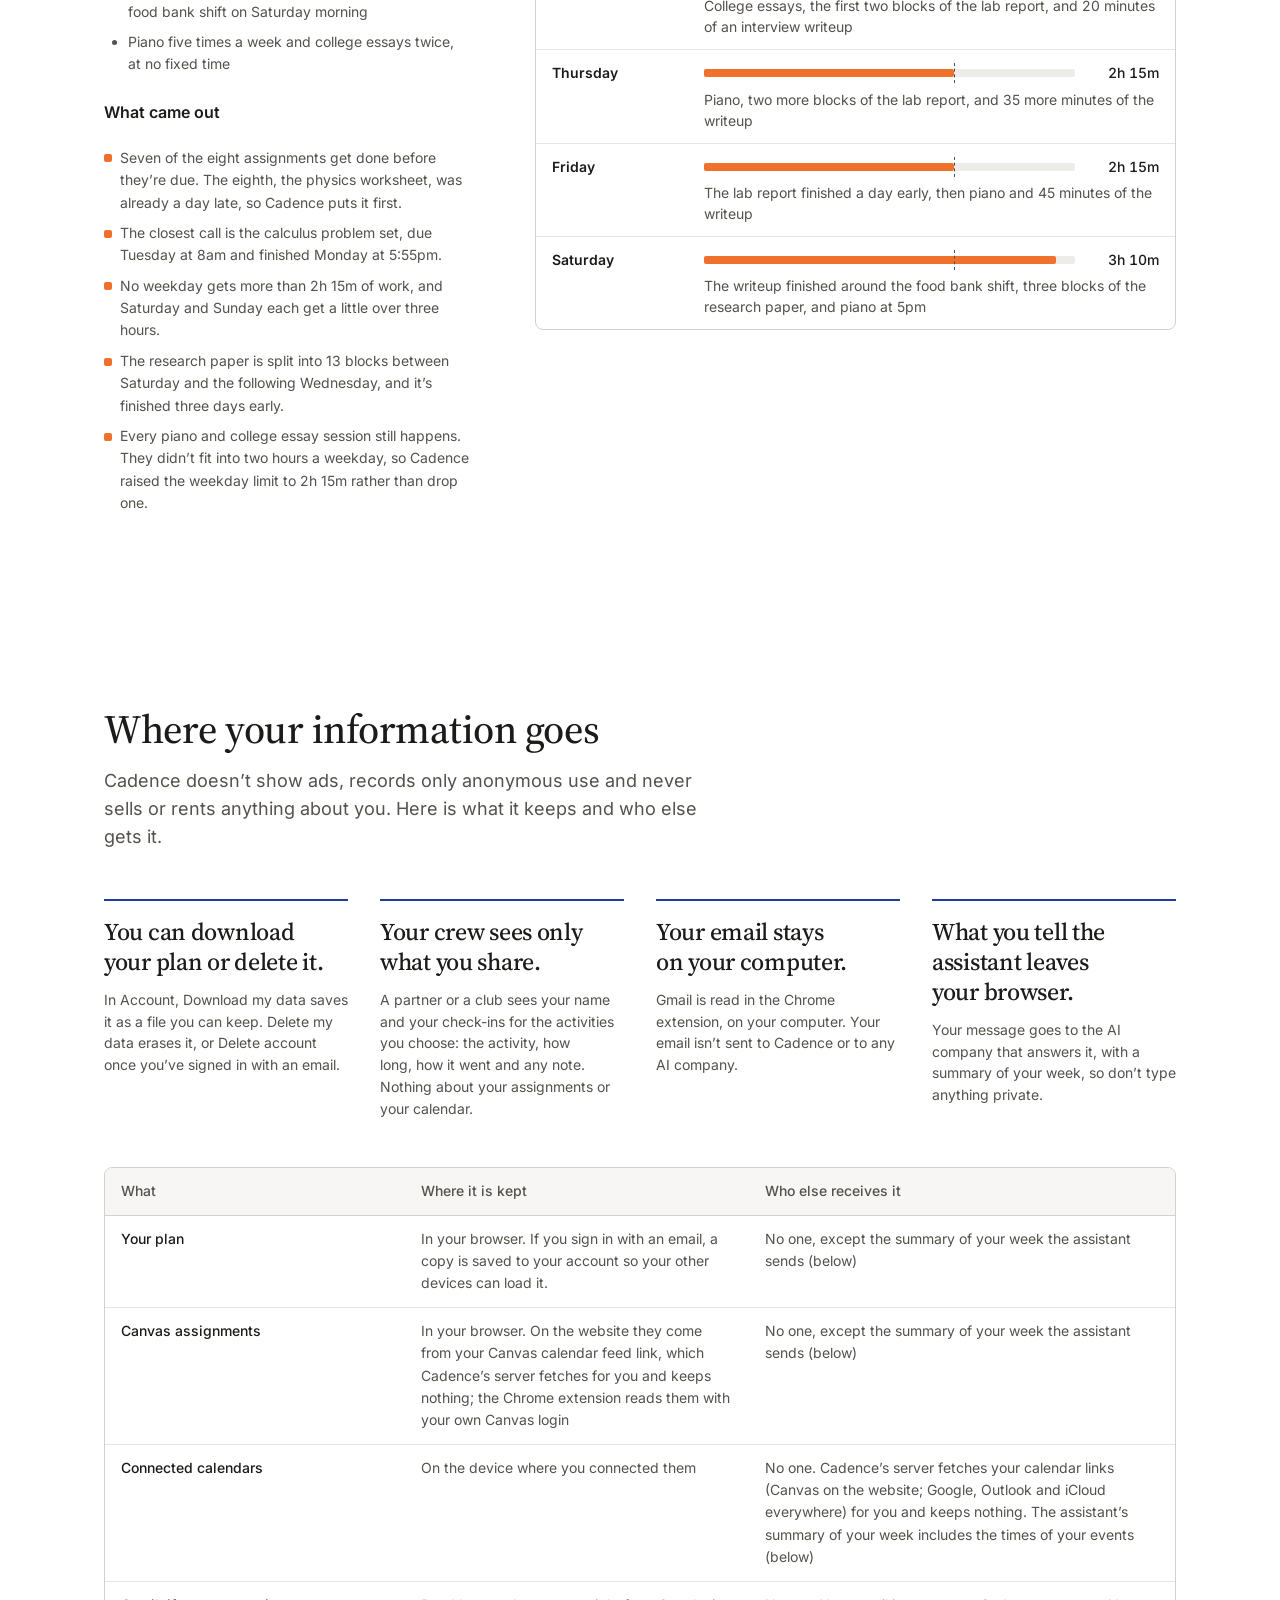
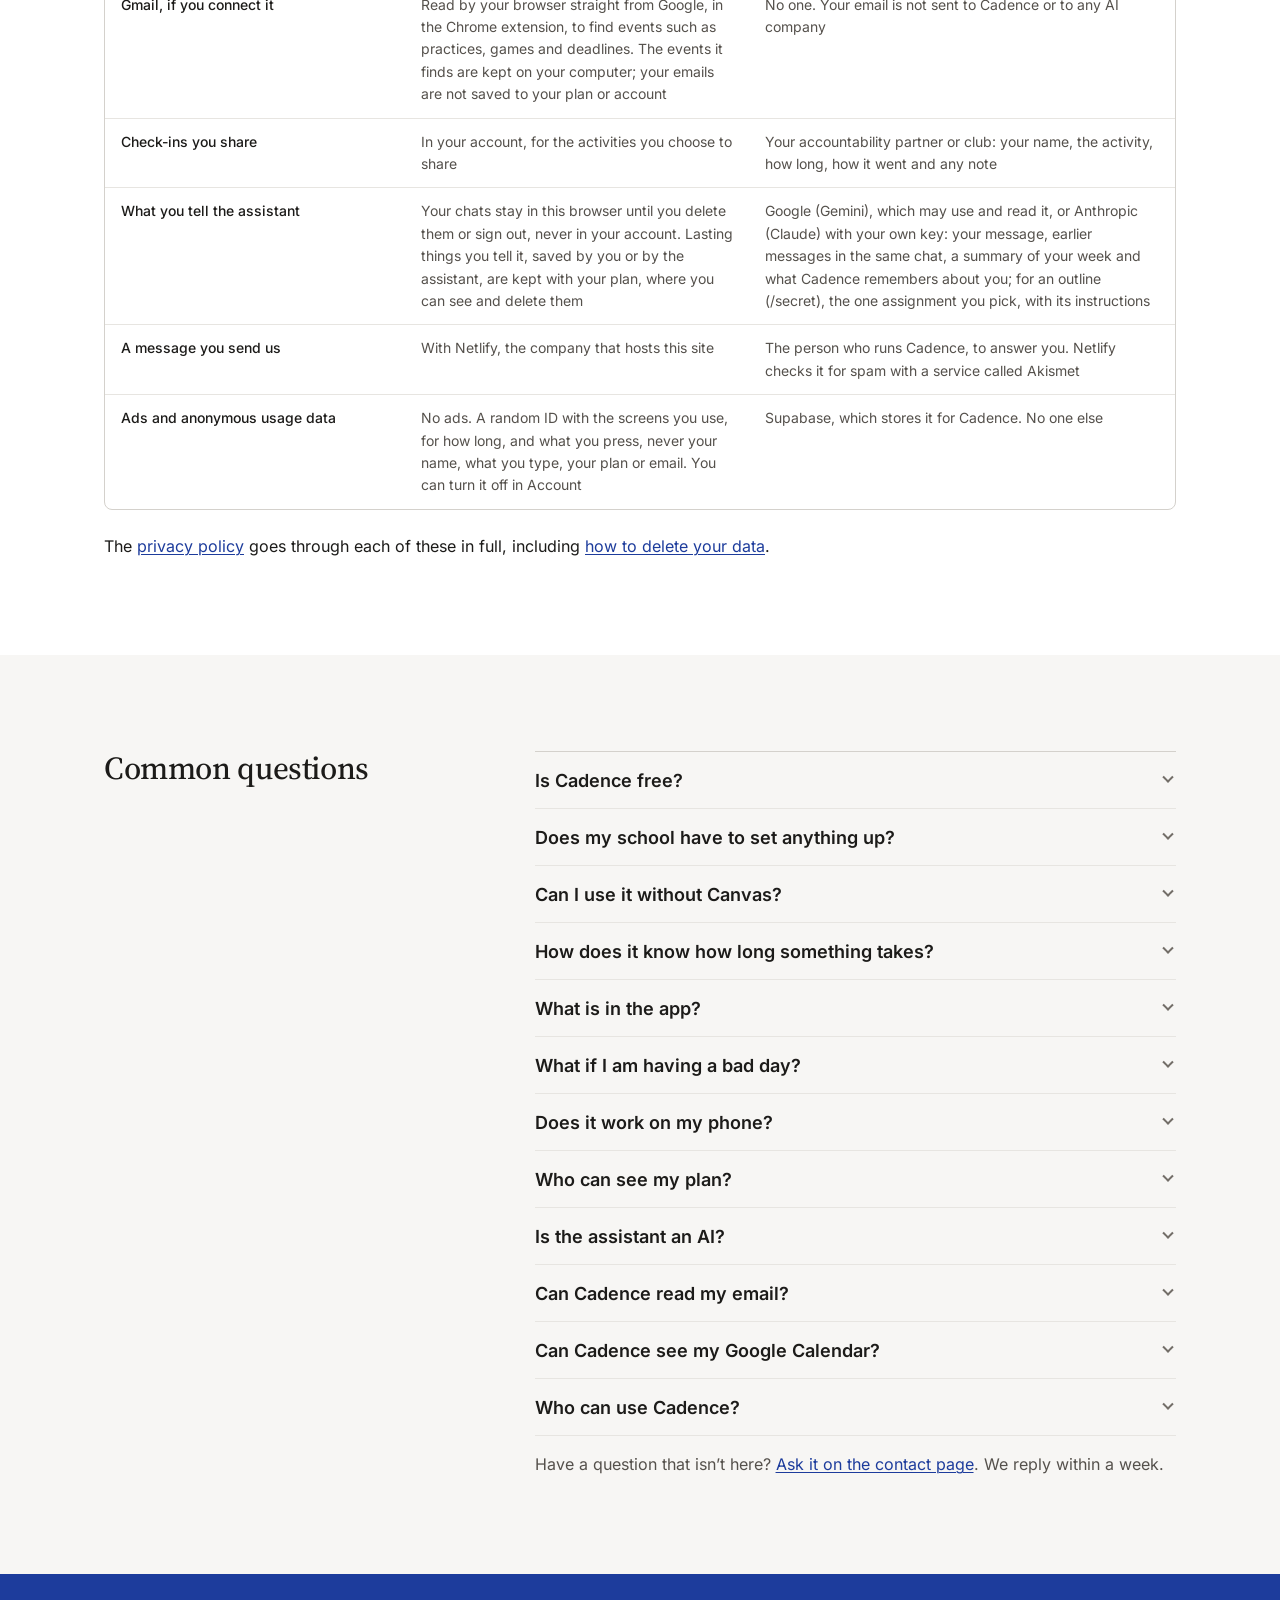
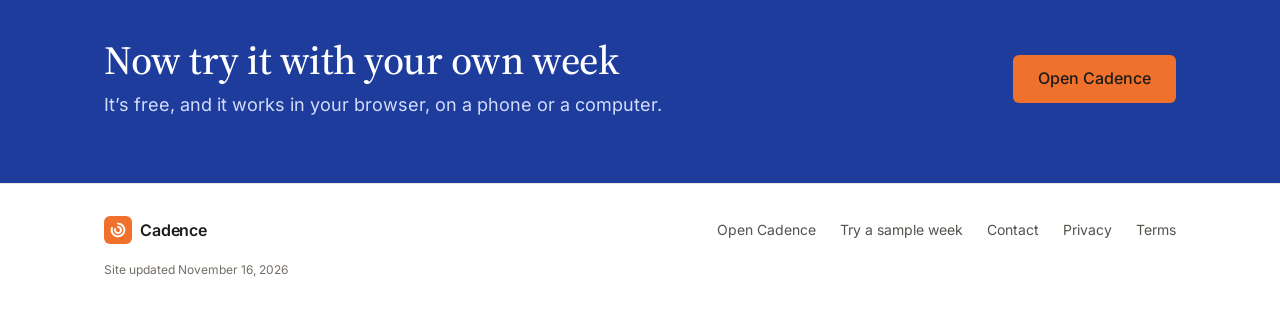
==== commit 2de9c826: "Homepage overhaul, and the assistant's reader stops changing the wrong thing Homepage: wide live app" ====
--- a/index.html
+++ b/index.html
@@ -34,7 +34,8 @@
 <header class="nav nav-home"><div class="wrap">
   <a class="brand" href="/" translate="no"><span class="mark"><svg viewBox="0 0 24 24" width="18" height="18" fill="none" stroke="currentColor" stroke-width="2.6" stroke-linecap="round" aria-hidden="true"><path d="M12 3.5a8.5 8.5 0 1 1-8.1 5.9"/><path d="M12 8a4 4 0 1 1-3.8 2.8"/></svg></span>Cadence</a>
   <nav class="links" aria-label="On this page">
-    <a href="#example">See it plan</a>
+    <a href="#example">How it works</a>
+    <a href="#activities">Features</a>
     <a href="#how">How it decides</a>
     <a href="#data">Your data</a>
     <a href="#questions">Questions</a>
@@ -51,7 +52,8 @@
   <details class="menu">
     <summary>Menu</summary>
     <nav aria-label="On this page">
-      <a href="#example">See it plan</a>
+      <a href="#example">How it works</a>
+      <a href="#activities">Features</a>
       <a href="#how">How it decides</a>
       <a href="#data">Your data</a>
       <a href="#questions">Questions</a>
@@ -65,14 +67,18 @@
 <main id="main" tabindex="-1">
 
 <div class="hero"><div class="wrap">
-  <div>
-    <h1>Homework has Canvas. Your activities have Cadence.</h1>
-    <p class="sub">Practice, club deadlines, work shifts, the college essay you keep putting off: Cadence plans them alongside your Canvas homework. It reads your calendar and, in the Chrome extension, your Gmail. When plans change, just tell it.</p>
-    <div class="cta">
-      <a class="btn primary large" href="/app.html">Open Cadence</a>
-      <a class="btn plain large" href="/demo.html">Try a sample week</a>
-    </div>
-    <p class="facts">It&rsquo;s free, there are no ads, and your school doesn&rsquo;t have to set anything up.</p>
+  <div class="hero-head">
+    <h1><span>Homework has Canvas.</span> <span>Your activities have Cadence.</span></h1>
+    <div class="hero-side">
+      <p class="sub">Cadence plans your week with practice, club deadlines, a job and the college essay you keep putting off, alongside your Canvas homework.</p>
+      <div class="hero-act">
+        <div class="cta">
+          <a class="btn primary large" href="/app.html">Open Cadence</a>
+          <a class="btn plain large" href="/demo.html">Try a sample week</a>
+        </div>
+        <p class="facts">Free, with no ads. Your school doesn&rsquo;t have to set anything up.</p>
+      </div>
+    </div>
   </div>
   <figure class="live">
     <div class="live-wait" aria-hidden="true"><i></i><i></i><i></i></div>
@@ -81,180 +87,277 @@
   </figure>
 </div></div>
 
-<section id="activities" class="band"><div class="wrap">
-  <div class="section-head">
-    <h2 id="nobody-else-keeps-track-of-your-activities">Nobody else keeps track of your activities</h2>
-  </div>
-  <div class="places">
-    <div><h3 id="who-tracks-school">School</h3>
-      <p>Canvas lists every assignment and when it&rsquo;s due. Teachers chase late work, and your parents ask about grades.</p></div>
-    <div><h3 id="who-tracks-activities">Activities</h3>
-      <p>Nobody reminds you that the robotics build log is due to your mentor Friday, or that you said you&rsquo;d practice four days this week. That part is on you alone, and it&rsquo;s the first thing to slip.</p></div>
-  </div>
-  <p class="also">Cadence plans both in one week. A goal like four practice days gets its own sessions, and a deadline you add gets time before it&rsquo;s due.</p>
-</div></section>
-
-<section id="example"><div class="wrap evening" data-evening>
-  <div class="evening-intro">
-    <h2 id="watch-it-plan-sams-monday">Watch it plan Sam&rsquo;s Monday</h2>
-    <p class="lead">Sam has basketball practice Monday and Wednesday and wants two sessions on a college essay this week. A robotics meeting on Thursday came in by email, and Sam typed in a build log due Friday. Homework fits around all of it: a calculus problem set due tomorrow morning and a Spanish quiz on Thursday.</p>
-    <p class="note">Sam is made up, but the plan comes from Cadence&rsquo;s real planner, which works it out right here in your browser and works it out again every time you change something. Nothing is saved. If you&rsquo;d like a fuller week to click around in, <a href="/demo.html">try the sample week</a>.</p>
-  </div>
-  <div class="ev-frame">
-      <div class="ev-head">
-        <p><b>Sam&rsquo;s week</b> <span>as of 3:15pm on Monday, with school from 8am to 3pm every weekday</span></p>
-        <ul class="ev-key" aria-label="Key">
-          <li class="fixed">Fixed</li>
-          <li class="work">Planned by Cadence</li>
-        </ul>
-      </div>
-      <div data-ev-week><!-- evening:week --><ol class="ev-week"><li><span class="ev-day">Monday</span><ol class="ev-items">
-      <li class="ev-item fixed"><span class="ev-time">3:30pm</span><span class="ev-what">Basketball practice</span><span class="ev-len">2h</span></li>
-      <li class="ev-item work"><span class="ev-time">5:30pm</span><span class="ev-what">Calculus problem set 4.2</span><span class="ev-len">1h</span></li></ol></li><li><span class="ev-day">Tuesday</span><ol class="ev-items">
-      <li class="ev-item work"><span class="ev-time">3:20pm</span><span class="ev-what">College essay</span><span class="ev-len">45m</span></li>
-      <li class="ev-item work"><span class="ev-time">4:15pm</span><span class="ev-what">Study for the Spanish quiz</span><span class="ev-len">25m</span></li></ol></li><li><span class="ev-day">Wednesday</span><ol class="ev-items">
-      <li class="ev-item fixed"><span class="ev-time">3:30pm</span><span class="ev-what">Basketball practice</span><span class="ev-len">2h</span></li>
-      <li class="ev-item work"><span class="ev-time">5:30pm</span><span class="ev-what">Study for the Spanish quiz</span><span class="ev-len">20m</span></li>
-      <li class="ev-item work"><span class="ev-time">6pm</span><span class="ev-what">Robotics build log</span><span class="ev-len">40m</span></li></ol></li><li><span class="ev-day">Thursday</span><ol class="ev-items">
-      <li class="ev-item fixed"><span class="ev-time">3:30pm</span><span class="ev-what">Robotics meeting<small class="ev-from">From email</small></span><span class="ev-len">1h 30m</span></li>
-      <li class="ev-item work"><span class="ev-time">5pm</span><span class="ev-what">Robotics build log</span><span class="ev-len">20m</span></li></ol></li><li><span class="ev-day">Friday</span><ol class="ev-items">
-      <li class="ev-item work"><span class="ev-time">3:20pm</span><span class="ev-what">College essay</span><span class="ev-len">45m</span></li></ol></li></ol><!-- /evening:week --></div>
+<section id="example"><div class="wrap">
+  <div class="section-head split">
+    <h2 id="how-cadence-plans-a-week">How Cadence plans a week</h2>
+    <p class="lead">Sam is made up, but this plan is real: Cadence&rsquo;s planner works it out right here in your browser, as of Monday at 3:15pm. Try a change and watch it plan again. Nothing is saved.</p>
+  </div>
+  <div class="evening" data-evening>
+    <div class="ev-step ev-step-have">
+      <h3 class="step" id="what-sam-has"><span class="step-n" aria-hidden="true">1</span>What Sam has</h3>
+      <p class="step-text">Homework from Canvas or typed in, activities, and what&rsquo;s on a calendar or in email.</p>
+      <div data-ev-have><!-- evening:have --><ol class="ev-have"><li><p class="ev-group">Due this week</p><ol>
+      <li class="ev-have-item k-work" data-who="have:calc" data-at="0"><span class="ev-what">Calculus problem set 4.2</span><span class="ev-meta">Due tomorrow at 8am, about 1h of work</span></li>
+      <li class="ev-have-item k-work" data-who="have:spanish" data-at="0"><span class="ev-what">Spanish quiz</span><span class="ev-meta">Due Thursday at 9am, about 45m of work</span></li>
+      <li class="ev-have-item k-work" data-who="have:log" data-at="0"><span class="ev-what">Robotics build log</span><span class="ev-meta">Due Friday at 11:59pm, about 1h of work</span></li></ol></li><li><p class="ev-group">Activities</p><ol>
+      <li class="ev-have-item k-activity" data-who="have:practice" data-at="0"><span class="ev-what">Basketball practice</span><span class="ev-meta">Mondays and Wednesdays, 3:30pm to 5:30pm</span></li>
+      <li class="ev-have-item k-activity" data-who="have:essay" data-at="0"><span class="ev-what">College essay</span><span class="ev-meta">2 sessions of 45m a week, at no set time</span></li></ol></li><li><p class="ev-group">Found in email</p><ol>
+      <li class="ev-have-item k-event" data-who="have:mail_robotics_0" data-at="0"><span class="ev-what">Robotics meeting</span><span class="ev-meta">Thursday, 3:30pm to 5pm, in an email from the robotics captain</span></li></ol></li></ol><!-- /evening:have --></div>
+      <p class="ev-also">School runs 8am to 3pm on weekdays, and Sam goes to bed at 10:30pm.</p>
+    </div>
+    <div class="ev-step ev-step-plan">
+      <h3 class="step" id="the-week-cadence-planned"><span class="step-n" aria-hidden="true">2</span>The week Cadence planned</h3>
+      <div class="ev-frame">
+        <div class="ev-head">
+          <p><b>Sam&rsquo;s week</b> <span>as of 3:15pm on Monday</span></p>
+          <ul class="ev-key" aria-label="Key">
+            <li class="k-school">School</li>
+            <li class="k-activity">Activities</li>
+            <li class="k-event">Events</li>
+            <li class="k-work">Planned by Cadence</li>
+            <li class="ev-ring" data-ev-ring hidden>Moved or new</li>
+          </ul>
+        </div>
+        <div data-ev-week><!-- evening:week --><div class="ev-grid" style="--span:450"><ol class="ev-hours" aria-hidden="true"><li style="--at:30"><span>3pm</span></li><li style="--at:90"><span>4pm</span></li><li style="--at:150"><span>5pm</span></li><li style="--at:210"><span>6pm</span></li><li style="--at:270"><span>7pm</span></li><li style="--at:330"><span>8pm</span></li><li style="--at:390"><span>9pm</span></li><li style="--at:450"><span>10pm</span></li></ol><ol class="ev-week"><li class="ev-col today"><p class="ev-dayhead"><span class="ev-day">Monday</span><span class="ev-due ev-load">1h</span></p><ol class="ev-items"><li class="ev-now" style="--at:45" aria-hidden="true"></li>
+      <li class="ev-item k-school short" data-who="school" data-at="480" style="--at:0;--len:30"><span class="ev-what">School</span><span class="ev-time">until 3pm</span><span class="ev-len">7h</span><span class="ev-when">until 3pm</span></li>
+      <li class="ev-item k-activity tall" data-who="fixed:Basketball practice" data-at="930" style="--at:60;--len:120"><span class="ev-what">Basketball practice</span><span class="ev-time">3:30pm</span><span class="ev-len">2h</span><span class="ev-when">3:30pm to 5:30pm</span></li>
+      <li class="ev-item k-work tall" data-who="work:calc" data-at="1050" style="--at:180;--len:60"><span class="ev-what">Calculus problem set 4.2</span><span class="ev-time">5:30pm</span><span class="ev-len">1h</span><span class="ev-when">5:30pm · 1h</span></li></ol></li><li class="ev-col"><p class="ev-dayhead"><span class="ev-day">Tuesday</span><span class="ev-due">1 due</span></p><ol class="ev-items">
+      <li class="ev-item k-school short" data-who="school" data-at="1920" style="--at:0;--len:30"><span class="ev-what">School</span><span class="ev-time">until 3pm</span><span class="ev-len">7h</span><span class="ev-when">until 3pm</span></li>
+      <li class="ev-item k-activity" data-who="goal:essay" data-at="2360" style="--at:50;--len:45"><span class="ev-what">College essay</span><span class="ev-time">3:20pm</span><span class="ev-len">45m</span><span class="ev-when">3:20pm · 45m</span></li>
+      <li class="ev-item k-work short" data-who="work:spanish" data-at="2415" style="--at:105;--len:25"><span class="ev-what">Spanish quiz</span><span class="ev-time">4:15pm</span><span class="ev-len">25m</span><span class="ev-when">4:15pm · 25m</span></li></ol></li><li class="ev-col"><p class="ev-dayhead"><span class="ev-day">Wednesday</span><span class="ev-due ev-load">1h</span></p><ol class="ev-items">
+      <li class="ev-item k-school short" data-who="school" data-at="3360" style="--at:0;--len:30"><span class="ev-what">School</span><span class="ev-time">until 3pm</span><span class="ev-len">7h</span><span class="ev-when">until 3pm</span></li>
+      <li class="ev-item k-activity tall" data-who="fixed:Basketball practice" data-at="3810" style="--at:60;--len:120"><span class="ev-what">Basketball practice</span><span class="ev-time">3:30pm</span><span class="ev-len">2h</span><span class="ev-when">3:30pm to 5:30pm</span></li>
+      <li class="ev-item k-work short" data-who="work:spanish" data-at="3930" style="--at:180;--len:20"><span class="ev-what">Spanish quiz</span><span class="ev-time">5:30pm</span><span class="ev-len">20m</span><span class="ev-when">5:30pm · 20m</span></li>
+      <li class="ev-item k-work" data-who="work:log" data-at="3960" style="--at:210;--len:40"><span class="ev-what">Robotics build log</span><span class="ev-time">6pm</span><span class="ev-len">40m</span><span class="ev-when">6pm · 40m</span></li></ol></li><li class="ev-col"><p class="ev-dayhead"><span class="ev-day">Thursday</span><span class="ev-due">1 due</span></p><ol class="ev-items">
+      <li class="ev-item k-school short" data-who="school" data-at="4800" style="--at:0;--len:30"><span class="ev-what">School</span><span class="ev-time">until 3pm</span><span class="ev-len">7h</span><span class="ev-when">until 3pm</span></li>
+      <li class="ev-item k-event tall" data-who="fixed:Robotics meeting" data-at="5250" style="--at:60;--len:90"><span class="ev-tags"><small class="ev-from">From email</small></span><span class="ev-what">Robotics meeting</span><span class="ev-time">3:30pm</span><span class="ev-len">1h 30m</span><span class="ev-when">3:30pm · From email</span></li>
+      <li class="ev-item k-work short" data-who="work:log" data-at="5340" style="--at:150;--len:20"><span class="ev-what">Robotics build log</span><span class="ev-time">5pm</span><span class="ev-len">20m</span><span class="ev-when">5pm · 20m</span></li></ol></li><li class="ev-col"><p class="ev-dayhead"><span class="ev-day">Friday</span><span class="ev-due">1 due</span></p><ol class="ev-items">
+      <li class="ev-item k-school short" data-who="school" data-at="6240" style="--at:0;--len:30"><span class="ev-what">School</span><span class="ev-time">until 3pm</span><span class="ev-len">7h</span><span class="ev-when">until 3pm</span></li>
+      <li class="ev-item k-activity" data-who="goal:essay" data-at="6680" style="--at:50;--len:45"><span class="ev-what">College essay</span><span class="ev-time">3:20pm</span><span class="ev-len">45m</span><span class="ev-when">3:20pm · 45m</span></li></ol></li></ol></div><!-- /evening:week --></div>
+      </div>
+    </div>
+    <div class="ev-step ev-step-change">
+      <h3 class="step" id="when-something-changes"><span class="step-n" aria-hidden="true">3</span>When something changes</h3>
+      <p class="step-text">Cadence plans the whole week again and says what moved. It leaves practice where your coach puts it and only moves your work, to wherever there&rsquo;s room before it&rsquo;s due.</p>
       <div class="ev-try" data-ev-try hidden>
-        <p id="ev-try-label">Change something and watch the plan adjust</p>
-        <div class="ev-buttons" role="group" aria-labelledby="ev-try-label">
+        <div class="ev-buttons" role="group" aria-label="Change Sam&rsquo;s week">
           <button type="button" class="btn plain small" data-ev-change="moved" aria-pressed="false">Coach moves Wednesday&rsquo;s practice to 6pm</button>
           <button type="button" class="btn plain small" data-ev-change="lab" aria-pressed="false">A lab report comes in</button>
-          <button type="button" class="btn plain small" data-ev-reset>Start over</button>
+          <button type="button" class="btn plain small" data-ev-reset hidden>Start over</button>
         </div>
         <p class="ev-status" data-ev-status role="status"></p>
       </div>
+      <div class="ev-changed" data-ev-changed hidden>
+        <h4 id="what-changed">What changed</h4>
+        <ul></ul>
+      </div>
     </div>
     <div class="ev-notes">
-      <div class="ev-changed" data-ev-changed hidden>
-        <h3 id="what-changed">What changed</h3>
-        <ul></ul>
-      </div>
       <h3 id="why-the-week-looks-like-this">Why the week looks like this</h3>
-      <ul data-ev-why><!-- evening:why --><li><b>Free tonight: 5:30pm to 10pm</b> School ends at 3pm, followed by basketball practice from 3:30pm to 5:30pm. Cadence stops planning work 30 minutes before Sam's 10:30pm bedtime.</li><li><b>College essay</b> Sam's goal is 2 sessions of 45m a week, at no set time. Cadence planned them tomorrow at 3:20pm and Friday at 3:20pm.</li><li><b>Robotics meeting</b> It came in an email from the robotics captain, so it's on the calendar Thursday from 3:30pm to 5pm and no work goes there.</li><li><b>Calculus problem set 4.2</b> It's due tomorrow at 8am, and Cadence planned 1h for it tonight at 5:30pm.</li><li><b>Study for the Spanish quiz</b> It's due Thursday at 9am, and Cadence split its 45m across tomorrow and Wednesday.</li><li><b>Robotics build log</b> It's due Friday at midnight, and Cadence split its 1h across Wednesday and Thursday.</li><!-- /evening:why --></ul>
-    </div>
-</div></section>
-
-<section id="how" class="band"><div class="wrap">
+      <ul data-ev-why><!-- evening:why --><li><b>Free tonight: 5:30pm to 10pm</b> School ends at 3pm, followed by basketball practice from 3:30pm to 5:30pm. Cadence stops planning work 30 minutes before Sam’s 10:30pm bedtime.</li><li><b>College essay</b> Sam’s goal is 2 sessions of 45m a week, at no set time. Cadence planned them tomorrow at 3:20pm and Friday at 3:20pm.</li><li><b>Robotics meeting</b> It came in an email from the robotics captain, so it’s on the calendar Thursday from 3:30pm to 5pm and no work goes there.</li><li><b>Calculus problem set 4.2</b> It’s due tomorrow at 8am, and Cadence planned 1h for it tonight at 5:30pm.</li><li><b>Spanish quiz</b> It’s due Thursday at 9am, and Cadence split its 45m across tomorrow and Wednesday.</li><li><b>Robotics build log</b> It’s due Friday at 11:59pm, and Cadence split its 1h across Wednesday and Thursday.</li><!-- /evening:why --></ul>
+      <p class="note">For a fuller week to click around in, <a href="/demo.html">try the sample week</a>.</p>
+    </div>
+  </div>
+</div></section>
+
+<section id="activities" class="band"><div class="wrap">
+  <div class="feature">
+    <div class="feature-text">
+      <h2 id="nobody-else-keeps-track-of-your-activities">Nobody else keeps track of your activities</h2>
+      <p class="lead">Canvas lists every assignment, and teachers chase late work. Nobody reminds you that the robotics build log is due to your mentor Friday, or that you said you&rsquo;d practice piano five days this week. That part is on you, and it&rsquo;s the first thing to slip.</p>
+      <p class="lead">Cadence plans your activities in the same week as your homework.</p>
+      <ul class="points">
+        <li><h3 id="set-times-stay-clear">Set times stay clear</h3>
+          <p>Add practice, a club or a job at set times, and Cadence never plans work on top of it.</p></li>
+        <li><h3 id="weekly-goals-get-their-own-sessions">Weekly goals get their own sessions</h3>
+          <p>Say piano five times a week, and Cadence finds the time alongside your homework.</p></li>
+        <li><h3 id="check-ins-add-up">Check-ins add up</h3>
+          <p>Tap Check in after practice. Your check-ins build a record of hours in the shape the Common App asks for.</p></li>
+        <li data-needs="cloud"><h3 id="share-it-with-a-partner-or-your-club">Share it with a partner or your club</h3>
+          <p>Sign in to add an accountability partner or join your club. They see your check-ins for the activities you share, and they can send you a nudge.</p></li>
+      </ul>
+    </div>
+    <figure class="rp-fig">
+      <div class="rp">
+        <p class="rp-label">This week</p>
+        <ol class="rp-list">
+          <li class="rp-row"><span class="rp-ring" style="--rc: var(--a-practice)"><svg viewBox="0 0 40 40" aria-hidden="true"><circle class="track" cx="20" cy="20" r="18"/><circle class="fill" cx="20" cy="20" r="18" stroke-dasharray="113.1" stroke-dashoffset="67.86"/></svg><svg class="ic" viewBox="0 0 24 24" fill="none" stroke="currentColor" stroke-width="1.75" stroke-linecap="round" stroke-linejoin="round" aria-hidden="true"><path d="M9 18V5l11-2v13"/><circle cx="6" cy="18" r="3"/><circle cx="17" cy="16" r="3"/></svg></span><span class="rp-text"><b>Piano</b><span>5&times; a week &middot; 30m &middot; evenings</span></span><span class="rp-count">2 of 5</span></li>
+          <li class="rp-row"><span class="rp-ring" style="--rc: var(--a-club)"><svg viewBox="0 0 40 40" aria-hidden="true"><circle class="track" cx="20" cy="20" r="18"/><circle class="fill" cx="20" cy="20" r="18" stroke-dasharray="113.1" stroke-dashoffset="0.0"/></svg><svg class="ic" viewBox="0 0 24 24" fill="none" stroke="currentColor" stroke-width="1.75" stroke-linecap="round" stroke-linejoin="round" aria-hidden="true"><circle cx="9" cy="8" r="3.5"/><path d="M2.5 20c.8-3.5 3.3-5.5 6.5-5.5s5.7 2 6.5 5.5"/><circle cx="17" cy="9" r="2.6"/><path d="M16.6 14.6c2.6.3 4.3 2.1 4.9 5"/></svg></span><span class="rp-text"><b>Robotics build nights</b><span>Mon and Wed &middot; 3:45pm to 5:30pm</span></span><span class="rp-count ok">Done</span></li>
+          <li class="rp-row"><span class="rp-ring" style="--rc: var(--a-sport)"><svg viewBox="0 0 40 40" aria-hidden="true"><circle class="track" cx="20" cy="20" r="18"/><circle class="fill" cx="20" cy="20" r="18" stroke-dasharray="113.1" stroke-dashoffset="56.55"/></svg><svg class="ic" viewBox="0 0 24 24" fill="none" stroke="currentColor" stroke-width="1.75" stroke-linecap="round" stroke-linejoin="round" aria-hidden="true"><circle cx="15" cy="4.5" r="2"/><path d="M5 12.5l3.5-3.5 4 .5 2.5 3.5 3 .5"/><path d="M12.5 9.5l-2.5 5 3.5 2.5-1 4.5M10 14.5l-3 6.5"/></svg></span><span class="rp-text"><b>Cross-country</b><span>Tue and Thu &middot; 4pm to 5:45pm</span></span><span class="rp-count">1 of 2</span></li>
+          <li class="rp-row"><span class="rp-ring" style="--rc: var(--a-study)"><svg viewBox="0 0 40 40" aria-hidden="true"><circle class="track" cx="20" cy="20" r="18"/><circle class="fill" cx="20" cy="20" r="18" stroke-dasharray="113.1" stroke-dashoffset="56.55"/></svg><svg class="ic" viewBox="0 0 24 24" fill="none" stroke="currentColor" stroke-width="1.75" stroke-linecap="round" stroke-linejoin="round" aria-hidden="true"><path d="M4 5.5A2.5 2.5 0 0 1 6.5 3H20v15H6.5A2.5 2.5 0 0 0 4 20.5z"/><path d="M4 20.5A2.5 2.5 0 0 0 6.5 23H20"/></svg></span><span class="rp-text"><b>College essays</b><span>2&times; a week &middot; 45m &middot; evenings</span></span><span class="rp-count">1 of 2</span></li>
+          <li class="rp-row"><span class="rp-ring" style="--rc: var(--a-service)"><svg viewBox="0 0 40 40" aria-hidden="true"><circle class="track" cx="20" cy="20" r="18"/><circle class="fill" cx="20" cy="20" r="18" stroke-dasharray="113.1" stroke-dashoffset="113.1"/></svg><svg class="ic" viewBox="0 0 24 24" fill="none" stroke="currentColor" stroke-width="1.75" stroke-linecap="round" stroke-linejoin="round" aria-hidden="true"><path d="M12 20.5s-8-4.6-8-10.7A4.8 4.8 0 0 1 12 6.6a4.8 4.8 0 0 1 8 3.2c0 6.1-8 10.7-8 10.7z"/></svg></span><span class="rp-text"><b>Food bank shifts</b><span>Sat &middot; 10am to 1pm</span></span><span class="rp-count">0 of 1</span></li>
+        </ol>
+        <p class="rp-label">Your record</p>
+        <div class="rp-card"><span class="rp-tile"><svg class="ic" viewBox="0 0 24 24" fill="none" stroke="currentColor" stroke-width="1.75" stroke-linecap="round" stroke-linejoin="round" aria-hidden="true"><path d="M7.5 4h9v5a4.5 4.5 0 0 1-9 0z"/><path d="M7.5 6H4.5a3 3 0 0 0 3 4M16.5 6h3a3 3 0 0 1-3 4M12 13.5v4M8 21h8M9.5 17.5h5"/></svg></span><span class="rp-text"><b>54 hours across 5 activities</b><span>Hours per week, weeks per year and a short description for each, built from your check-ins.</span></span></div>
+      </div>
+      <figcaption>Activities in the sample week, partway through the week.</figcaption>
+    </figure>
+  </div>
+</div></section>
+
+<section id="assistant"><div class="wrap">
+  <div class="feature flip">
+    <div class="feature-text">
+      <h2 id="when-plans-change-just-tell-it">When plans change, just tell it</h2>
+      <p class="lead">Type it the way you&rsquo;d say it. Cadence changes your plan and lists what it changed. One tap undoes it.</p>
+      <h3 id="things-you-can-say">Things you can say</h3>
+      <ul class="say">
+        <li>&ldquo;Practice is cancelled today&rdquo;</li>
+        <li>&ldquo;Dinner at 6:30 tonight&rdquo;</li>
+        <li>&ldquo;Spanish quiz Thursday, 30 min&rdquo;</li>
+        <li>&ldquo;I&rsquo;m tired, an hour of work tonight&rdquo;</li>
+      </ul>
+      <p class="say-after">Something with a time goes on your calendar, and any work in its way is planned again. If you only say you&rsquo;re tired, it asks how much you can do and offers the answers as buttons.</p>
+    </div>
+    <figure class="rp-fig">
+      <div class="rp rp-agent">
+        <div class="rp-ag-head"><b>Ask Cadence</b><small>Practice is cancelled Wednesday</small></div>
+        <div class="rp-ag-thread">
+          <p class="rp-you">Practice is cancelled Wednesday</p>
+          <div class="rp-reply">
+            <p>Done. Your plan is rebuilt around it and everything still fits.</p>
+            <div class="rp-changes">
+              <div class="rp-change"><span class="rp-dot"></span><span><b>Basketball practice &middot; off Wednesday</b><small>Removed</small></span></div>
+              <div class="rp-actions"><span class="rp-btn">Undo this</span><span class="rp-btn soft">Open calendar</span></div>
+            </div>
+          </div>
+        </div>
+        <div class="rp-compose"><span class="rp-input">I just got home and I am tired</span><span class="rp-send"><svg class="ic" viewBox="0 0 24 24" fill="none" stroke="currentColor" stroke-width="1.75" stroke-linecap="round" stroke-linejoin="round" aria-hidden="true"><path d="M12 19V5"/><path d="M5 12l7-7 7 7"/></svg></span></div>
+      </div>
+      <figcaption>What Cadence does when Sam, from the example above, types this on Monday. This reply comes from the reader on your device. When the AI answers, it words its own, and lists the change the same way, with Undo.</figcaption>
+    </figure>
+  </div>
+</div></section>
+
+<section id="more" class="band"><div class="wrap">
+  <h2 id="the-rest-of-your-week-goes-in-the-same-plan">The rest of your week goes in the same plan</h2>
+  <dl class="spec">
+    <div><dt id="homework-with-time-to-do-it">Homework, with time to do it</dt>
+      <dd>Every assignment gets a time estimate. Tap Quicker, About right or Longer when you finish, and later estimates for that kind of work in that class adjust.</dd></div>
+    <div><dt id="your-calendars-and-email">Your calendars and email</dt>
+      <dd>Paste your Canvas calendar feed link once, and a Google, Outlook or iCloud calendar link if you use one, and due dates and events keep coming in. In the Chrome extension, connect Gmail and the practices, games and meetings in your email land on your calendar, marked From email.</dd></div>
+    <div><dt id="on-canvas-or-on-any-screen">On Canvas or on any screen</dt>
+      <dd>The Chrome extension puts a Cadence button on every Canvas page and reads your assignments with the login you already have. The website is the same planner with more room, plus keyboard shortcuts.
+        <!--off <span data-needs="extension"><a class="btn" href="/app" data-site-href="extension" rel="noopener">Add to Chrome</a></span> off--></dd></div>
+  </dl>
+  <p class="also" data-needs="cloud">Sign in with the same email in the extension and on the website, and both show the same plan.</p>
+  <!--off <p class="also" data-needs="no-cloud">Connect Google Calendar or paste your Canvas calendar feed link, and Cadence plans around whatever is already there. It only writes to Google Calendar if you turn that on, one item at a time.</p> off-->
+</div></section>
+
+<section id="how"><div class="wrap">
   <div class="section-head">
     <h2 id="how-it-decides">How it decides when you work</h2>
-    <p class="lead">Most planners start with a settings page that asks how many hours you want to work. Most students don&rsquo;t know, and even a good answer is wrong on the Tuesday you have a meet. Cadence works out your hours from your calendar instead, using four rules.</p>
+    <p class="lead">You don&rsquo;t have to tell Cadence how many hours to work. It works that out from your calendar and what&rsquo;s due, using four rules.</p>
   </div>
   <ol class="rules">
-    <li><h3 id="free-time-is-worked-out-one-day-at-a-time">Free time is worked out one day at a time</h3>
-      <p>Each day runs from when you wake up to when you go to sleep. Cadence takes out school and everything on your calendar, and work can go anywhere in the time that&rsquo;s left.</p></li>
-    <li><h3 id="work-goes-on-your-lightest-evenings-first">Work goes on your lightest evenings first</h3>
-      <p>Cadence fills the emptiest evenings before the busy ones, and it only piles more onto an evening when something would otherwise miss its due date.</p></li>
-    <li><h3 id="what-is-due-soonest-goes-first">What is due soonest goes first</h3>
+    <li><h3 id="it-starts-when-you-are-free-and-stops-before-bed">It starts when you&rsquo;re free and stops before bed</h3>
+      <p>On a school day, work can start 20 minutes after your last class. On other days it starts at least an hour and a half after you wake up. It always stops 30 minutes before bed, and everything on your calendar stays clear.</p></li>
+    <li><h3 id="no-day-gets-heavier-than-it-has-to">No day gets heavier than it has to</h3>
+      <p>Cadence starts every school day at the lightest load that works and raises it only as far as it takes for everything to be done before it&rsquo;s due.</p></li>
+    <li><h3 id="the-next-deadline-comes-first">The next deadline comes first</h3>
       <p>Cadence plans the most urgent work before anything else. Long assignments get split across several days, and you never get more than two blocks of the same thing back to back.</p></li>
-    <li><h3 id="everything-gets-planned-even-in-a-packed-week">Everything gets planned, even in a packed week</h3>
-      <p>When a week is too full, Cadence makes some days longer and, as a last resort, books work after its due date. It tells you which days and which assignments that affected, so you can decide what to drop, move or ask your teacher about.</p></li>
+    <li><h3 id="every-assignment-gets-a-plan-even-in-a-packed-week">Every assignment gets a plan, even in a packed week</h3>
+      <p>When a week is too full, some days get longer and, as a last resort, work is booked after its due date. Cadence tells you which days and assignments that affected, so you can decide what to drop or ask your teacher about.</p></li>
   </ol>
-  <details class="more">
-    <summary id="see-a-busier-week-planned-out">See a busier week planned out</summary>
-    <div class="more-body">
-      <p class="note">This is the sample week as Cadence plans it at 6pm on a Sunday. Fiona is made up, but the plan below is exactly what the planner produced for this list.</p>
-      <div class="example">
-        <div class="given">
-          <h3 id="what-was-on-the-list">What was on the list</h3>
-          <ul>
-            <li>Eight assignments, adding up to 18h 40m of work</li>
-            <li>A physics worksheet that was already a day late</li>
-            <li>The biggest one, a research paper draft that takes 8 hours and is due in 13 days</li>
-          </ul>
-          <h3 id="what-was-already-taken">What was already taken</h3>
-          <ul>
-            <li>School, 8:30am to 3:30pm on weekdays</li>
-            <li>Robotics until 5:30pm on Monday and Wednesday, cross-country until 5:45pm on Tuesday and Thursday</li>
-            <li>A family dinner on Tuesday, the dentist on Friday, a food bank shift on Saturday morning</li>
-            <li>Piano five times a week and college essays twice, at no fixed time</li>
-          </ul>
-        </div>
-        <dl class="week">
-          <div><dt>Sunday, from 6pm</dt><dd>The late worksheet first, then college essays, piano, 45 minutes of the calculus problem set, and the permission slip</dd><dd class="time">3h 5m planned</dd></div>
-          <div><dt>Monday</dt><dd>The rest of the problem set, due Tuesday at 8am, then piano and two sittings of The Great Gatsby</dd><dd class="time">2h planned</dd></div>
-          <div><dt>Tuesday</dt><dd>Piano before the family dinner. After it, Gatsby finished and the whole vocab quiz, two days before the quiz</dd><dd class="time">2h planned</dd></div>
-          <div><dt>Wednesday</dt><dd>College essays, the first two blocks of the lab report, and 20 minutes of an interview writeup</dd><dd class="time">2h 15m planned</dd></div>
-          <div><dt>Thursday</dt><dd>Piano, two more blocks of the lab report, and 35 more minutes of the writeup</dd><dd class="time">2h 15m planned</dd></div>
-          <div><dt>Friday</dt><dd>The lab report finished a day early, then piano and 45 minutes of the writeup</dd><dd class="time">2h 15m planned</dd></div>
-          <div><dt>Saturday</dt><dd>The writeup finished around the food bank shift, three blocks of the research paper, and piano at 5pm</dd><dd class="time">3h 10m planned</dd></div>
-        </dl>
-      </div>
-      <ul class="results">
-        <li>Seven of the eight assignments get done before they&rsquo;re due. The eighth, the physics worksheet, was already a day late when the week began, so Cadence puts it first. The closest call is the calculus problem set, which is due Tuesday at 8am and gets finished Monday at 5:55pm.</li>
-        <li>No weekday gets more than 2h 15m of work, and Saturday and Sunday each get a little over three hours.</li>
-        <li>The research paper is split into 13 blocks between Saturday and the following Wednesday, and it&rsquo;s finished three days before it&rsquo;s due.</li>
-        <li>Piano still happens five times and college essays twice. They didn&rsquo;t fit into two hours a weekday, so Cadence raised the weekday limit to 2h 15m and kept every session.</li>
+  <div class="packed">
+    <h3 id="a-packed-week-planned-start-to-finish">A packed week, planned start to finish</h3>
+    <p class="note">Fiona, the student in the sample week, is made up, but this is exactly what the planner produced for her list at 6pm on a Sunday. You can <a href="/demo.html">open the same week</a>; its dates shift to match the day you open it, so the details will be a little different.</p>
+    <div class="example">
+      <div class="given">
+      <h4 id="what-was-on-the-list">What was on the list</h4>
+      <ul>
+        <li>Eight assignments, adding up to 18h 40m of work</li>
+        <li>A physics worksheet that was already a day late</li>
+        <li>The biggest one, a research paper draft that takes 8 hours and is due in 13 days</li>
       </ul>
-      <p class="note">You can open this same week as the <a href="/demo.html">sample week</a>. Its dates shift to match the day you open it, so the details will be a little different.</p>
-    </div>
-  </details>
-</div></section>
-
-<section id="where"><div class="wrap">
-  <div class="section-head">
-    <h2 id="use-it-on-canvas-or-on-any-screen">Use it on Canvas or on any screen</h2>
-  </div>
-  <div class="places">
-    <div><h3 id="on-canvas">The Chrome extension, on Canvas</h3>
-      <p>The extension adds a Cadence button to every Canvas page and reads your courses and assignments using the login you already have, so there&rsquo;s no API token to create and nothing for your school to install.</p>
-      <!--off <p data-needs="extension"><a class="btn" href="/app" data-site-href="extension" rel="noopener">Add to Chrome</a></p> off--></div>
-    <div><h3 id="on-the-website">This website, on a phone or any computer</h3>
-      <p>The website is the same planner with more room, so you get the week grid with the assistant beside it, plus keyboard shortcuts. When you sign up, you can paste your Canvas calendar feed link and, if you use one, a Google, Outlook or iCloud calendar link, and from then on every due date comes in by itself. The extension adds what the feed leaves out, like points and whether you&rsquo;ve already submitted something.</p></div>
-  </div>
-  <p class="also" data-needs="cloud">If you sign in with the same email on both, they show the same plan. To make an account you enter your email, type in the code Cadence sends you and choose a password, and after that you sign in with just your email and password.</p>
-  <!--off <p class="also" data-needs="no-cloud">Connect Google Calendar or paste your Canvas calendar feed link, and Cadence plans around whatever is already there. It only writes to Google Calendar if you turn that on, one item at a time.</p> off-->
-</div></section>
-
-<section id="data" class="band"><div class="wrap">
+      <h4 id="what-was-already-taken">What was already taken</h4>
+      <ul>
+        <li>School, 8:30am to 3:30pm on weekdays</li>
+        <li>Robotics until 5:30pm on Monday and Wednesday, cross-country until 5:45pm on Tuesday and Thursday</li>
+        <li>A family dinner on Tuesday, the dentist on Friday, a food bank shift on Saturday morning</li>
+        <li>Piano five times a week and college essays twice, at no fixed time</li>
+      </ul>
+        <h4 id="what-came-out">What came out</h4>
+        <ul class="results">
+          <li>Seven of the eight assignments get done before they&rsquo;re due. The eighth, the physics worksheet, was already a day late, so Cadence puts it first.</li>
+          <li>The closest call is the calculus problem set, due Tuesday at 8am and finished Monday at 5:55pm.</li>
+          <li>No weekday gets more than 2h 15m of work, and Saturday and Sunday each get a little over three hours.</li>
+          <li>The research paper is split into 13 blocks between Saturday and the following Wednesday, and it&rsquo;s finished three days early.</li>
+          <li>Every piano and college essay session still happens. They didn&rsquo;t fit into two hours a weekday, so Cadence raised the weekday limit to 2h 15m rather than drop one.</li>
+        </ul>
+      </div>
+      <div class="load-frame">
+      <p class="load-head"><b>Work planned each day</b> <span>The line is the weekday limit, raised to 2h 15m so every session fits</span></p>
+      <ol class="load">
+      <li style="--m:185"><span class="load-day">Sunday, from 6pm</span><span class="load-bar"><i></i><b>3h 5m</b></span><span class="load-what">The late worksheet first, then college essays, piano, 45 minutes of the calculus problem set, and the permission slip</span></li>
+      <li style="--m:120"><span class="load-day">Monday</span><span class="load-bar"><i></i><b>2h</b></span><span class="load-what">The rest of the problem set, due Tuesday at 8am, then piano and two sittings of The Great Gatsby</span></li>
+      <li style="--m:120"><span class="load-day">Tuesday</span><span class="load-bar"><i></i><b>2h</b></span><span class="load-what">Piano before the family dinner. After it, Gatsby finished and the whole vocab quiz, two days before the quiz</span></li>
+      <li style="--m:135"><span class="load-day">Wednesday</span><span class="load-bar"><i></i><b>2h 15m</b></span><span class="load-what">College essays, the first two blocks of the lab report, and 20 minutes of an interview writeup</span></li>
+      <li style="--m:135"><span class="load-day">Thursday</span><span class="load-bar"><i></i><b>2h 15m</b></span><span class="load-what">Piano, two more blocks of the lab report, and 35 more minutes of the writeup</span></li>
+      <li style="--m:135"><span class="load-day">Friday</span><span class="load-bar"><i></i><b>2h 15m</b></span><span class="load-what">The lab report finished a day early, then piano and 45 minutes of the writeup</span></li>
+      <li style="--m:190"><span class="load-day">Saturday</span><span class="load-bar"><i></i><b>3h 10m</b></span><span class="load-what">The writeup finished around the food bank shift, three blocks of the research paper, and piano at 5pm</span></li>
+      </ol>
+    </div>
+    </div>
+  </div>
+</div></section>
+
+<section id="data"><div class="wrap">
   <div class="section-head">
     <h2 id="what-goes-where">Where your information goes</h2>
-    <p class="lead">Cadence doesn&rsquo;t show ads<!--off <span data-needs="no-counts">, doesn&rsquo;t use analytics</span> off--><!--off <span data-needs="visits-only">, doesn&rsquo;t track you</span> off--><span data-needs="usage">, records only anonymous use</span> and never sells or rents anything about you. Here is everything it keeps, where it keeps it and who else gets it.</p>
-  </div>
+    <p class="lead">Cadence doesn&rsquo;t show ads<!--off <span data-needs="no-counts">, doesn&rsquo;t use analytics</span> off--><!--off <span data-needs="visits-only">, doesn&rsquo;t track you</span> off--><span data-needs="usage">, records only anonymous use</span> and never sells or rents anything about you. Here is what it keeps and who else gets it.</p>
+  </div>
+  <ul class="principles">
+    <li><p class="principle">You can download your plan or delete it.</p>
+      <p>In Account, Download my data saves it as a file you can keep. Delete my data erases it<span data-needs="cloud">, or Delete account once you&rsquo;ve signed in with an email</span>.</p></li>
+    <li data-needs="cloud"><p class="principle">Your crew sees only what you share.</p>
+      <p>A partner or a club sees your name and your check-ins for the activities you choose: the activity, how long, how it went and any note. Nothing about your assignments or your calendar.</p></li>
+    <!--off <li data-needs="no-cloud"><p class="principle">Your plan is kept in this browser.</p>
+      <p>Cadence has no accounts here, so there is nowhere else to keep it.</p></li> off-->
+    <li><p class="principle">Your email stays on your computer.</p>
+      <p>Gmail is read in the Chrome extension, on your computer. Your email isn&rsquo;t sent to Cadence or to any AI company.</p></li>
+    <li><p class="principle">What you tell the assistant leaves your browser.</p>
+      <p>Your message goes to the AI company that answers it, with a summary of your week, so don&rsquo;t type anything private.</p></li>
+  </ul>
   <div class="where" tabindex="0" role="region" aria-label="What Cadence stores and where">
     <table role="table">
       <thead role="rowgroup"><tr role="row"><th scope="col" role="columnheader">What</th><th scope="col" role="columnheader">Where it is kept</th><th scope="col" role="columnheader">Who else receives it</th></tr></thead>
       <tbody role="rowgroup">
-        <tr role="row"><th scope="row" role="rowheader">Your plan</th><td role="cell">In your browser.<span data-needs="cloud"> If you sign in with an email, a copy is saved to your account so your other devices can load it.</span></td><td role="cell">No one</td></tr>
-        <tr role="row"><th scope="row" role="rowheader">Canvas assignments</th><td role="cell">Read in your own browser, with your own Canvas login</td><td role="cell">No one</td></tr>
-        <tr role="row"><th scope="row" role="rowheader">Connected calendars</th><td role="cell">On the device where you connected them</td><td role="cell">No one. Cadence's server fetches your calendar links (Canvas on the website; Google, Outlook and iCloud everywhere) for you and keeps nothing</td></tr>
-        <tr role="row"><th scope="row" role="rowheader">Gmail, if you connect it</th><td role="cell">Read by your browser straight from Google, in the Chrome extension, to find events such as practices, games and deadlines. The events it finds are kept on your computer; your emails are not saved to your plan or account</td><td role="cell">No one. Your email is not sent to Cadence or to any AI company</td></tr>
-        <tr role="row"><th scope="row" role="rowheader">What you tell the assistant</th><td role="cell">Your chats stay in this browser until you delete them or sign out, never in your account. Lasting things you tell it, saved by you or by the assistant, are kept with your plan, where you can see and delete them</td><td role="cell"><!--off <span data-needs="groq">Groq, which may not train on it and does not store it, or Anthropic (Claude) with your own key</span> off--><span data-needs="gemini">Google (Gemini), which may use and read it, or Anthropic (Claude) with your own key</span><!--off <span data-needs="claude">Anthropic (Claude), which may not train on it</span> off-->: your message, earlier messages in the same chat, a summary of your week and what Cadence remembers about you; for an outline (/secret), the one assignment you pick, with its instructions</td></tr>
-        <tr role="row"><th scope="row" role="rowheader">A message you send us</th><td role="cell">With Netlify, the company that hosts this site</td><td role="cell">The person who runs Cadence, to answer you. Netlify checks it for spam with a service called Akismet</td></tr>
-        <!--off <tr data-needs="no-counts" role="row"><th scope="row" role="rowheader">Ads and analytics</th><td role="cell">There are none</td><td role="cell">No one</td></tr> off-->
-        <tr data-needs="usage" role="row"><th scope="row" role="rowheader">Ads and anonymous usage data</th><td role="cell">No ads. A random ID with the screens you use, for how long, and what you press, never your name, what you type, your plan or email. You can turn it off in Account</td><td role="cell">Supabase, which stores it for Cadence. No one else</td></tr>
-        <!--off <tr data-needs="visits-only" role="row"><th scope="row" role="rowheader">Ads and visit counts</th><td role="cell">No ads. A link shared with a label on it adds one to that label&rsquo;s count for the day</td><td role="cell">No one, and nothing about you is recorded</td></tr> off-->
+        <tr role="row"><th scope="row" role="rowheader">Your plan</th><td role="cell" data-label="Where it is kept">In your browser.<span data-needs="cloud"> If you sign in with an email, a copy is saved to your account so your other devices can load it.</span></td><td role="cell" data-label="Who else receives it">No one, except the summary of your week the assistant sends (below)</td></tr>
+        <tr role="row"><th scope="row" role="rowheader">Canvas assignments</th><td role="cell" data-label="Where it is kept">In your browser. On the website they come from your Canvas calendar feed link, which Cadence&rsquo;s server fetches for you and keeps nothing; the Chrome extension reads them with your own Canvas login</td><td role="cell" data-label="Who else receives it">No one, except the summary of your week the assistant sends (below)</td></tr>
+        <tr role="row"><th scope="row" role="rowheader">Connected calendars</th><td role="cell" data-label="Where it is kept">On the device where you connected them</td><td role="cell" data-label="Who else receives it">No one. Cadence&rsquo;s server fetches your calendar links (Canvas on the website; Google, Outlook and iCloud everywhere) for you and keeps nothing. The assistant&rsquo;s summary of your week includes the times of your events (below)</td></tr>
+        <tr role="row"><th scope="row" role="rowheader">Gmail, if you connect it</th><td role="cell" data-label="Where it is kept">Read by your browser straight from Google, in the Chrome extension, to find events such as practices, games and deadlines. The events it finds are kept on your computer; your emails are not saved to your plan or account</td><td role="cell" data-label="Who else receives it">No one. Your email is not sent to Cadence or to any AI company</td></tr>
+        <tr data-needs="cloud" role="row"><th scope="row" role="rowheader">Check-ins you share</th><td role="cell" data-label="Where it is kept">In your account, for the activities you choose to share</td><td role="cell" data-label="Who else receives it">Your accountability partner or club: your name, the activity, how long, how it went and any note</td></tr>
+        <tr role="row"><th scope="row" role="rowheader">What you tell the assistant</th><td role="cell" data-label="Where it is kept">Your chats stay in this browser until you delete them or sign out, never in your account. Lasting things you tell it, saved by you or by the assistant, are kept with your plan, where you can see and delete them</td><td role="cell" data-label="Who else receives it"><!--off <span data-needs="groq">Groq, which may not train on it and does not store it, or Anthropic (Claude) with your own key</span> off--><span data-needs="gemini">Google (Gemini), which may use and read it, or Anthropic (Claude) with your own key</span><!--off <span data-needs="claude">Anthropic (Claude), which may not train on it</span> off-->: your message, earlier messages in the same chat, a summary of your week and what Cadence remembers about you; for an outline (/secret), the one assignment you pick, with its instructions</td></tr>
+        <tr role="row"><th scope="row" role="rowheader">A message you send us</th><td role="cell" data-label="Where it is kept">With Netlify, the company that hosts this site</td><td role="cell" data-label="Who else receives it">The person who runs Cadence, to answer you. Netlify checks it for spam with a service called Akismet</td></tr>
+        <!--off <tr data-needs="no-counts" role="row"><th scope="row" role="rowheader">Ads and analytics</th><td role="cell" data-label="Where it is kept">There are none</td><td role="cell" data-label="Who else receives it">No one</td></tr> off-->
+        <tr data-needs="usage" role="row"><th scope="row" role="rowheader">Ads and anonymous usage data</th><td role="cell" data-label="Where it is kept">No ads. A random ID with the screens you use, for how long, and what you press, never your name, what you type, your plan or email. You can turn it off in Account</td><td role="cell" data-label="Who else receives it">Supabase, which stores it for Cadence. No one else</td></tr>
+        <!--off <tr data-needs="visits-only" role="row"><th scope="row" role="rowheader">Ads and visit counts</th><td role="cell" data-label="Where it is kept">No ads. A link shared with a label on it adds one to that label&rsquo;s count for the day</td><td role="cell" data-label="Who else receives it">No one, and nothing about you is recorded</td></tr> off-->
       </tbody>
     </table>
   </div>
   <p class="after-table">The <a href="/privacy.html">privacy policy</a> goes through each of these in full, including <a href="/privacy.html#deleting-your-data">how to delete your data</a>.</p>
 </div></section>
 
-<section id="questions"><div class="wrap faq">
+<section id="questions" class="band"><div class="wrap faq">
   <h2 id="questions-2">Common questions</h2>
   <div class="faq-list">
     <details><summary id="is-cadence-free">Is Cadence free?</summary>
       <p>Yes. There&rsquo;s no paid plan and there are no ads.</p></details>
     <details><summary id="does-my-school-have-to-set-anything-up">Does my school have to set anything up?</summary>
-      <p>No. The extension reads Canvas through the login you already have in your browser, so there&rsquo;s no API token to create and nothing for an administrator to install.</p></details>
+      <p>No. On the website you paste your Canvas calendar feed link, and the Chrome extension reads Canvas with the login you already have in your browser. Either way there&rsquo;s no API token to create and nothing for an administrator to install.</p></details>
     <details><summary id="can-i-use-it-without-canvas">Can I use it without Canvas?</summary>
-      <p>Yes. Type an assignment the way you&rsquo;d say it, like &ldquo;Spanish quiz Thursday, 30 min&rdquo;, and Cadence estimates and schedules it just like one from Canvas. Activities and events don&rsquo;t need Canvas at all. The <a href="/demo.html">sample week</a> doesn&rsquo;t use Canvas either, and it comes with a week already filled in.</p></details>
+      <p>Yes. Type an assignment the way you&rsquo;d say it, like &ldquo;Spanish quiz Thursday, 30 min&rdquo;, and Cadence plans it just like one from Canvas. Leave out the time and it estimates one. Activities and events don&rsquo;t need Canvas at all. The <a href="/demo.html">sample week</a> doesn&rsquo;t use Canvas either, and it comes with a week already filled in.</p></details>
     <details><summary id="how-does-it-know-how-long-something-takes">How does it know how long something takes?</summary>
-      <p>It starts from the assignment&rsquo;s title and instructions. When you finish something, it asks whether it took less time, about that long or longer, and uses your answer to adjust later estimates for the same kind of work. You can also set the time yourself on any assignment.</p></details>
+      <p>It starts from the assignment&rsquo;s title and instructions. When you finish, tap Quicker, About right or Longer, and later estimates for that kind of work in that class adjust. You can also set the time yourself on any assignment.</p></details>
     <details><summary id="what-is-in-the-app">What is in the app?</summary>
-      <p>There are five tabs. Today shows what to do next, how much is planned for the day, and a check-in for each activity once it&rsquo;s over. Calendar has everything with a time on it, from school and practice to due dates and the blocks planned for your work. Activities covers practice, teams, clubs or a job: set times that Cadence keeps clear, or a weekly goal like piano five times a week that it plans sessions for, with a weekly count of whether you showed up. Events from your calendars, and practices, games and meetings the Chrome extension finds in your Gmail, go on Calendar, and your activities and homework are planned around them. School lists every assignment with how long it should take and the steps to finish it, and each step is tied to the block it&rsquo;s planned for. Crew is for accountability partners and clubs, who only see check-ins for the activities you choose to share. The <a href="/demo.html">sample week</a> has all five.</p></details>
-    <details><summary id="can-i-just-tell-it-what-changed">Can I just tell it what changed?</summary>
-      <p>Yes. Type it the way you&rsquo;d say it. &ldquo;Practice is cancelled today&rdquo; frees up that time for other work, and &ldquo;I just got home and I&rsquo;m tired, an hour of work tonight&rdquo; keeps tonight to that hour and moves the rest. If you mention something with a time, like dinner at 6:30, it goes on your calendar too. Each reply lists what changed and what moved because of it, and one tap undoes the whole thing. If you only say you&rsquo;re tired without giving a number, it asks you one question and offers the answers as buttons.</p></details>
+      <p>Five tabs. Today shows what to do next. Calendar has everything with a time on it. School lists every assignment, broken into steps. Activities covers what you do outside class, with a check-in after each one. Crew is for accountability partners and clubs. The <a href="/demo.html">sample week</a> has all five.</p></details>
     <details><summary id="what-if-i-am-having-a-bad-day">What if I am having a bad day?</summary>
       <p>Tell the assistant how much you can do tonight, and the rest of tonight&rsquo;s work moves to other days. If those days are already full, Cadence either goes past your number or plans work after its due date, and it tells you which one it did so you can choose what happens.</p></details>
     <details><summary id="does-it-work-on-my-phone">Does it work on my phone?</summary>
       <p>Yes. The website works in your phone&rsquo;s browser, and your Canvas assignments come in through your Canvas calendar feed link. The Chrome extension, which can also read points and what you&rsquo;ve submitted, runs in Chrome on a computer or a Chromebook.</p></details>
     <details><summary id="who-can-see-my-plan">Who can see my plan?</summary>
-      <p>Nobody, unless you add an accountability partner or join a club. Even then, they only see your name and the check-ins for the activities you chose to share, and nothing about your assignments or your calendar. The privacy policy says <a href="/privacy.html#what-other-people-can-see">exactly what they can see</a>.</p></details>
+      <p>No other person, unless you add an accountability partner or join a club. Even then, they only see your name and your check-ins for the activities you chose to share, and nothing about your assignments or your calendar. When you use the assistant, a summary of your week goes with your message to the AI company that answers it. The privacy policy says <a href="/privacy.html#what-other-people-can-see">exactly what other people can see</a>.</p></details>
     <details><summary id="is-the-assistant-an-ai">Is the assistant an AI?</summary>
       <!--off <p data-needs="groq">On a copy of Cadence that offers it, yes. Your messages go to Groq, a company that runs AI models. Its agreement says it can&rsquo;t use them to train any model, and with the setting Cadence keeps on, it doesn&rsquo;t store them. Even so, don&rsquo;t type anything private. The assistant changes your plan through the same steps you could take yourself, and if you add your own Anthropic key, Claude does the same job. If neither can be reached, ordinary code on your own device reads simple sentences. The privacy policy lists <a href="/privacy.html#the-assistant-and-ai">exactly what is sent</a>.</p> off-->
       <p data-needs="gemini">On a copy of Cadence that offers it, yes. Your messages go to Gemini, an AI model made by Google, which may use them to improve its products and may have people read them, so don&rsquo;t type anything private. The assistant changes your plan through the same steps you could take yourself, and if you add your own Anthropic key, Claude does the same job. If neither can be reached, ordinary code on your own device reads simple sentences. The privacy policy lists <a href="/privacy.html#the-assistant-and-ai">exactly what is sent</a>.</p>
@@ -262,7 +365,7 @@
     <details><summary id="can-cadence-read-my-email">Can Cadence read my email?</summary>
       <p>Only if you connect Gmail in the Chrome extension. Then, while Cadence is open, it reads your recent email on your computer, with read-only access, finds practices, games, deadlines and changes, and adds them to your calendar labelled From email, with the sentence each came from. Practices, games and meetings with a time get planned around. A deadline shows up on its day, and Cadence plans time for it once you add it as an assignment. Your email isn&rsquo;t sent to Cadence or to any AI company, and the events stay on your device. Delete any that are wrong, switch it off or disconnect at any time. <a href="#data">Where your information goes</a> shows what is kept and who receives it, and the privacy policy explains <a href="/privacy.html#gmail">exactly what happens</a>.</p></details>
     <details><summary id="can-cadence-see-my-google-calendar">Can Cadence see my Google Calendar?</summary>
-      <p>Only if you connect it. Paste your calendar&rsquo;s secret link and Cadence plans around your events. Or, in the Chrome extension, sign in with Google and it reads the events on the calendars you pick, so it can plan around them. Only if you turn it on does it add its own work blocks to one calendar you choose, and it never changes an event it didn&rsquo;t make. Your events stay on your device.</p></details>
+      <p>Only if you connect it. Paste your calendar&rsquo;s secret link, and Cadence&rsquo;s server fetches it for you and keeps nothing. Or, in the Chrome extension, sign in with Google and it reads the calendars you pick. Only if you turn it on does it add its own work blocks to one calendar you choose, and it never changes an event it didn&rsquo;t make. Your events are kept on your device, and the assistant gets their times, without their titles, in its summary of your week.</p></details>
     <details><summary id="who-can-use-cadence">Who can use Cadence?</summary>
       <p>Students who are 13 or older. If you&rsquo;re under 18, check with a parent or guardian before you sign in with an email, and follow your school&rsquo;s rules about the tools you use for schoolwork.</p></details>
     <p class="ask">Have a question that isn&rsquo;t here? <a href="/contact.html">Ask it on the contact page</a>.<span data-needs="reply"> We reply within <span data-site="reply">a week</span>.</span></p>
@@ -270,8 +373,11 @@
 </div></section>
 
 <section class="closing"><div class="wrap">
-  <h2 id="try-it-with-your-own-week">Now try it with your own week</h2>
-  <p>It&rsquo;s free, and it works in Chrome on Canvas and here on the website.</p>
+  <div class="closing-text">
+    <h2 id="try-it-with-your-own-week">Now try it with your own week</h2>
+    <!--off <p data-needs="extension">It&rsquo;s free, and it works in Chrome on Canvas and here on the website.</p> off-->
+    <p data-needs="no-extension">It&rsquo;s free, and it works in your browser, on a phone or a computer.</p>
+  </div>
   <div class="cta">
     <a class="btn primary large" href="/app.html">Open Cadence</a>
   </div>
@@ -294,7 +400,7 @@
     <a href="/privacy.html">Privacy</a>
     <a href="/terms.html">Terms</a>
   </nav>
-  <span class="updated-on">Site updated <span data-site="updated"><time datetime="2026-11-15">November 15, 2026</time></span></span>
+  <span class="updated-on">Site updated <span data-site="updated"><time datetime="2026-11-16">November 16, 2026</time></span></span>
 </div></footer>
 
 <aside class="notice" data-notice aria-label="How Cadence stores things" hidden>
--- a/site.css
+++ b/site.css
@@ -3,20 +3,24 @@
    Same tokens as the app (src/panel/panel.css): one orange, hairlines before
    shadows, three weights for text. Two typefaces, each with one job. Source
    Serif 4 sets the few headlines that speak for Cadence (the homepage's first
-   line, its section titles, a document's title): an editorial voice, used
-   sparingly. Inter sets everything else, here and in the app: anything read
+   line, its section titles, its three statements about your data, a
+   document's title): an editorial voice, used sparingly. Inter sets everything else, here and in the app: anything read
    in passing, every control, every time and number. Both are served from this
    site (src/fonts), never fetched from anyone else. Nothing moves on scroll
    and nothing is here for decoration.
 
-   The homepage adds two surfaces of its own. The stage is evening blue, the
-   hour homework happens in: the first screen stands on it, with the app
-   lit up as a white screen and the orange button as the brightest thing
-   there, and so does the last invitation to try it. It is a place to stand,
-   never a control, and it is the only loud colour on the page. The band is
-   the app's own pale stone, taken by every other section so where one ends
-   is shown without a rule; anything framed sits on it on the page colour.
-   Privacy, terms and contact use neither. */
+   Two brand colours, each with its own job. Blue is Cadence itself: the
+   evening blue of the hour homework happens in. The first screen stands on
+   it, with the app lit up as a white screen, and so does the last invitation
+   to try it; in a lighter ink it is also everything you can follow or have
+   chosen (links, the focus ring, a pressed toggle). Orange is what to do and
+   what Cadence did: the main button, the mark, and the work Cadence plans,
+   exactly as on the app's calendar. Neither is ever a background for text
+   inside a section, and the two never fill large areas side by side.
+
+   The band is the app's own pale stone, taken by every other section so where
+   one ends is shown without a rule; anything framed sits on it on the page
+   colour. Privacy, terms and contact use neither stage nor band. */
 
 /* The two faces, as variable fonts: one file per face covers every weight.
    Latin first; the accented letters of Central European names are a second
@@ -53,17 +57,29 @@
   --accent-soft: #fdf1e9;
   --accent-ink: #9a3412;
   --on-accent: #1c1b19;
-  --stage: #1d3c9c;           /* evening blue */
-  --stage-hover: #2a4aa8;
-  --stage-edge: #142c78;
+  /* Blue, the brand: the stage is a place to stand, never a button; the ink is
+     the blue of things to follow or that are chosen. */
+  --blue: #1d3c9c;            /* evening blue */
+  --blue-hover: #2a4aa8;
+  --blue-deep: #142c78;
+  --blue-ink: #1d3c9c;        /* links and focus, 9.6:1 on white, 8.9:1 on the band */
+  --blue-soft: #eef2fc;       /* the tint of a chosen thing */
+  --blue-line: #9fb2ee;
+  --stage: var(--blue);
+  --stage-hover: var(--blue-hover);
+  --stage-edge: var(--blue-deep);
   --on-stage: #ffffff;        /* 9.6:1 on the stage */
   --on-stage-2: #d3ddfb;      /* 7.1:1 on the stage */
-  --stage-line: #9fb2ee;      /* an outline on the stage, 4.6:1 */
+  --stage-line: var(--blue-line);   /* an outline on the stage, 4.6:1 */
   --band: #f7f6f4;
   --k-school: #8a857f;
   --k-event: #2563eb;
   --k-activity: #16a34a;
   --k-work: #f0712b;
+  /* The app's colours for kinds of activity and the track of its rings, for
+     the copies of its screens on the homepage (src/panel/panel.css). */
+  --a-practice: #c026d3; --a-sport: #16a34a; --a-club: #0891b2; --a-service: #e11d48; --a-study: #7c3aed;
+  --ring-track: rgba(28, 27, 25, .09);
 
   /* Each face falls back to the closest one already on the device, so a page
      whose fonts have not arrived yet still looks like itself. */
@@ -79,16 +95,27 @@
   --t-lead: 1.125rem;
   --t-h3: 1.125rem;
   --t-h2: clamp(1.875rem, 1.35rem + 1.6vw, 2.5rem);
+  --t-h2-quiet: clamp(1.625rem, 1.3rem + 1vw, 2rem);
   --t-h1: 2.25rem;
-  --t-hero: clamp(2.5rem, 1.7rem + 2.7vw, 3.5rem);
+  --t-hero: clamp(2.5rem, 1.6rem + 2.8vw, 3.5rem);
+  /* A sentence that speaks for Cadence inside a section (the three things to
+     know about your data): the serif, a step above a sub-heading. */
+  --t-statement: clamp(1.25rem, 1.1rem + .5vw, 1.5rem);
   --serif-track: -.012em;
+  --hero-track: -.02em;
 
   --s1: 4px; --s2: 8px; --s3: 12px; --s4: 16px; --s6: 24px; --s8: 32px; --s12: 48px; --s16: 64px; --s24: 96px;
   --r-sm: 4px; --r: 6px; --r-lg: 8px; --r-xl: 12px;
-  --m2: 150ms;
+  /* Motion, the same scale as the app's: 100, 150 and 200ms for a control
+     answering, 320ms for something moving to a new place. Easing out on the
+     way in; the spring is the live app's own, a little past and back. */
+  --m1: 100ms; --m2: 150ms; --m3: 200ms; --m4: 320ms;
+  --ease-out: cubic-bezier(.16, 1, .3, 1);
+  --ease-spring: cubic-bezier(.34, 1.4, .64, 1);
   --wide: 1120px;
   --field: #948e87;
   --green: #15803d;
+  --amber: #b45309;
   --red: #b91c1c;
   --shadow-3: 0 8px 24px rgba(0, 0, 0, .07);
   --scrim: rgba(20, 19, 18, .5);
@@ -114,19 +141,24 @@
   --accent-soft: #33211a;
   --accent-ink: #ffb48a;
   --on-accent: #1c1b19;
-  --stage: #1c2d6e;
-  --stage-hover: #26397d;
-  --stage-edge: #33478f;
+  --blue: #1c2d6e;
+  --blue-hover: #26397d;
+  --blue-deep: #33478f;
+  --blue-ink: #a9bcf5;        /* 9.9:1 on the page, 9.1:1 on the band */
+  --blue-soft: #1b2340;
+  --blue-line: #7f95dd;
   --on-stage: #ffffff;
   --on-stage-2: #c9d4f7;
-  --stage-line: #7f95dd;
   --band: #1e1c1a;
   --k-school: #a8a29e;
   --k-event: #60a5fa;
   --k-activity: #4ade80;
   --k-work: #ff8a4c;
+  --a-practice: #e879f9; --a-sport: #4ade80; --a-club: #22d3ee; --a-service: #fb7185; --a-study: #a78bfa;
+  --ring-track: rgba(243, 241, 238, .12);
   --field: #7d7871;
   --green: #4ade80;
+  --amber: #fbbf24;
   --red: #f87171;
   --shadow-3: 0 0 0 1px rgba(255, 255, 255, .06);
   --scrim: rgba(0, 0, 0, .6);
@@ -146,8 +178,9 @@
 h1, h2 { font-family: var(--serif); font-optical-sizing: auto; letter-spacing: var(--serif-track); }
 p { text-wrap: pretty; }
 b, strong, th { font-weight: 600; }
-a { color: var(--accent-strong); text-underline-offset: 2px; }
-:focus-visible { outline: 2px solid var(--accent-strong); outline-offset: 2px; }
+a { color: var(--blue-ink); text-underline-offset: 2px; text-decoration-thickness: 1px; }
+a:hover { text-decoration-thickness: 2px; }
+:focus-visible { outline: 2px solid var(--blue-ink); outline-offset: 2px; }
 ::selection { background: color-mix(in srgb, var(--accent) 24%, transparent); }
 .wrap { width: 100%; max-width: var(--wide); margin: 0 auto; padding: 0 var(--s6); }
 .skip { position: fixed; top: var(--s2); left: var(--s2); z-index: 30; padding: var(--s2) var(--s3); border-radius: var(--r); background: var(--text); color: var(--bg); font-size: var(--t-sm); font-weight: 500; text-decoration: none; transform: translateY(-200%); }
@@ -169,8 +202,8 @@
    under it on the header's lower edge (site.js initSections). It moves a link
    at a time, never by how far the page has scrolled, and does not animate. */
 .nav .links a[aria-current="location"] { color: var(--text); }
-.nav .links a[aria-current="location"]::before { content: ""; position: absolute; left: 0; right: 0; bottom: calc((100% - 64px) / 2 - 1px); height: 2px; background: var(--accent); pointer-events: none; }
-.nav .links a[aria-current="page"] { color: var(--text); text-decoration: underline; text-decoration-color: var(--accent); text-decoration-thickness: 2px; text-underline-offset: 6px; }
+.nav .links a[aria-current="location"]::before { content: ""; position: absolute; left: 0; right: 0; bottom: calc((100% - 64px) / 2 - 1px); height: 2px; background: var(--blue-ink); pointer-events: none; }
+.nav .links a[aria-current="page"] { color: var(--text); text-decoration: underline; text-decoration-color: var(--blue-ink); text-decoration-thickness: 2px; text-underline-offset: 6px; }
 .nav .spacer, footer .spacer { flex: 1; }
 .nav .actions { display: flex; gap: var(--s2); }
 .nav .tools { display: flex; align-items: center; gap: var(--s2); }
@@ -189,7 +222,7 @@
 [data-tip]::before {
   content: attr(data-tip); position: absolute; top: calc(100% + var(--s2)); right: 0; z-index: 30; pointer-events: none;
   padding: var(--s1) var(--s2); border-radius: var(--r); background: var(--text); color: var(--bg);
-  font-size: var(--t-meta); font-weight: 500; line-height: 1.5; white-space: nowrap; opacity: 0; transition: opacity 100ms ease;
+  font-size: var(--t-meta); font-weight: 500; line-height: 1.5; white-space: nowrap; opacity: 0; transition: opacity var(--m1) ease;
 }
 [data-tip]:hover::before, [data-tip]:focus-visible::before { opacity: 1; }
 .float[data-tip]::before { top: auto; bottom: calc(100% + var(--s2)); }
@@ -200,7 +233,7 @@
 .menu summary:hover { background: var(--surface-2); }
 .menu nav a, .menu nav button { display: flex; align-items: center; width: 100%; min-height: 44px; padding: 0 var(--s3); border: 0; border-radius: var(--r); background: none; color: var(--text); font: inherit; font-size: var(--t-sm); font-weight: 500; text-align: left; text-decoration: none; cursor: pointer; }
 .menu nav a:hover, .menu nav button:hover { background: var(--surface-2); }
-.menu nav a[aria-current="page"] { color: var(--accent-ink); }
+.menu nav a[aria-current="page"] { color: var(--blue-ink); }
 /* On a short screen (a phone on its side) the menu scrolls inside itself, and
    stops above the bar of actions when that is showing. */
 .menu nav { max-height: calc(100dvh - var(--s16) - var(--s4) - var(--cta-h, 0px)); overflow-y: auto; overscroll-behavior: contain; }
@@ -245,31 +278,44 @@
 .btn.large { min-height: 48px; padding: 0 var(--s6); font-size: var(--t-body); }
 
 /* ---------------------------------------------------------------- hero */
-/* What it is on the left; the thing itself, running, on the right. Both
-   stand on the stage, so the first screen is one field of evening blue with
-   the app lit up on it and the orange button as the brightest thing there. */
+/* What it is, then the thing itself, running, all of it standing on the
+   stage: a field of evening blue with the app lit up on it as a white
+   screen, and the orange button as the brightest thing there. Each sentence
+   of the headline starts its own line.
+
+   The app runs at its phone size under the words on a phone, and beside
+   them from 768px. From 1080px the frame is wide enough for the app's
+   desktop layout (it switches at 768px inside the frame, and gets its side
+   pane only from 1180px, which the frame never reaches), so it runs the full
+   width of the page under the words, with its week and its tab row. */
 .hero { padding: var(--s12) 0; background: var(--stage); color: var(--on-stage); }
-.hero .wrap { display: grid; grid-template-columns: minmax(0, 1fr); gap: var(--s12); align-items: center; }
-.hero h1 { max-width: 14ch; font-size: var(--t-hero); font-weight: 600; line-height: 1.06; }
-.hero .sub { max-width: 42ch; margin-top: var(--s6); color: var(--on-stage-2); font-size: var(--t-lead); line-height: 1.55; }
+.hero .wrap { display: grid; grid-template-columns: minmax(0, 1fr); gap: var(--s8); }
+.hero-head { display: grid; gap: var(--s6); align-content: start; }
+.hero h1 { font-size: var(--t-hero); font-weight: 600; line-height: 1.04; letter-spacing: var(--hero-track); }
+.hero h1 span { display: block; }
+.hero .sub { max-width: 44ch; color: var(--on-stage-2); font-size: var(--t-lead); line-height: 1.55; }
 .hero .facts { margin-top: var(--s4); color: var(--on-stage-2); font-size: var(--t-sm); }
 .cta { display: flex; flex-wrap: wrap; gap: var(--s2); margin-top: var(--s6); }
-.hero .cta { margin-top: var(--s8); }
+.hero-act { margin-top: var(--s6); }
+.hero .cta { margin-top: 0; }
+/* On a narrow phone the two buttons share one row, each half of it. */
+@media (max-width: 479.98px) {
+  .hero .cta .btn { flex: 1 1 0; padding: 0 var(--s3); }
+}
 /* On the stage, the second button is an outline in the stage's own light,
    and focus is drawn in white so it can be found against the colour. */
 .hero .btn.plain, .closing .btn.plain { border-color: var(--stage-line); background: transparent; color: var(--on-stage); }
 .hero .btn.plain:hover, .closing .btn.plain:hover { background: var(--stage-hover); }
 .hero :focus-visible, .closing :focus-visible { outline-color: var(--on-stage); }
 /* Under the words on a narrow screen, it keeps their left edge. */
-.live { width: 100%; max-width: 420px; margin: 0; }
-.live iframe { display: block; width: 100%; height: min(640px, calc(100dvh - 176px)); min-height: 480px; border: 1px solid var(--stage-edge); border-radius: var(--r-xl); background: var(--bg); }
-.live figcaption { margin-top: var(--s3); color: var(--on-stage-2); font-size: var(--t-sm); text-align: center; }
+.live { --live-h: min(640px, calc(100dvh - 176px)); position: relative; width: 100%; max-width: 420px; margin: 0; }
+.live iframe { position: relative; display: block; width: 100%; height: var(--live-h); min-height: 480px; border: 1px solid var(--stage-edge); border-radius: var(--r-xl); background: var(--bg); }
+.live figcaption { max-width: 64ch; margin-top: var(--s3); color: var(--on-stage-2); font-size: var(--t-sm); }
 /* Until the demo has loaded, its frame is already there, the same size and
    colour as the app, holding three quiet bars: a white screen waiting on the
    blue, not bars floating on it. */
-.live { position: relative; }
 .live-wait {
-  position: absolute; inset: 0 0 auto; height: min(640px, calc(100dvh - 176px)); min-height: 480px;
+  position: absolute; inset: 0 0 auto; height: var(--live-h); min-height: 480px;
   display: grid; align-content: start; gap: var(--s3); padding: var(--s6);
   border: 1px solid var(--stage-edge); border-radius: var(--r-xl); background: var(--bg); pointer-events: none;
 }
@@ -281,15 +327,29 @@
    puts data-theme on <html> the moment any script runs. With scripts off the
    frame simply shows. And if this page's own script never arrives, the frame
    brings itself in after five seconds instead of staying blank. */
-.live iframe { position: relative; }
-:root[data-theme] .live iframe { opacity: 0; transition: opacity var(--m2) ease; animation: live-late var(--m2) ease 5s forwards; }
+:root[data-theme] .live iframe { opacity: 0; transition: opacity var(--m3) var(--ease-out); animation: live-late var(--m3) var(--ease-out) 5s forwards; }
 :root[data-theme] .live.ready iframe { opacity: 1; animation: none; }
-:root:not([data-theme]) .live-wait, .live.ready .live-wait { display: none; }
+:root:not([data-theme]) .live-wait { display: none; }
+/* The placeholder stays under the frame until the frame has faded all the
+   way in, and stops breathing once it is hidden. */
+.live.ready .live-wait { visibility: hidden; transition: visibility 0s linear var(--m3); }
+.live.ready .live-wait i { animation: none; }
 @keyframes live-late { to { opacity: 1; } }
 @keyframes wait { from { opacity: .45; } to { opacity: 1; } }
-@media (min-width: 960px) {
-  .hero { padding: var(--s16) 0; }
-  .hero .wrap { grid-template-columns: minmax(0, 1fr) 420px; gap: var(--s16); }
+/* A tablet: the words on the left, the app at its phone size on the right. */
+@media (min-width: 768px) and (max-width: 1079.98px) {
+  .hero .wrap { grid-template-columns: minmax(0, 1fr) 420px; gap: var(--s12); align-items: start; }
+}
+/* Wide: the words across the top, the headline on its own and the sentence
+   beside the buttons under it, then the app at its desktop size. */
+@media (min-width: 1080px) {
+  .hero { padding: var(--s12) 0 var(--s16); }
+  .hero .wrap { gap: var(--s12); }
+  .hero-head { gap: var(--s6); }
+  .hero-side { display: grid; grid-template-columns: minmax(0, 1fr) auto; align-items: end; gap: var(--s6) var(--s12); }
+  .hero-act { margin-top: 0; }
+  .hero-act .facts { max-width: 40ch; }
+  .live { --live-h: 720px; max-width: none; }
 }
 
 /* ------------------------------------------------------------ sections */
@@ -298,124 +358,313 @@
 section { padding: var(--s16) 0; }
 section.band { background: var(--band); }
 @media (min-width: 960px) { section { padding: var(--s24) 0; } }
-h2 { max-width: 22ch; font-size: var(--t-h2); font-weight: 500; line-height: 1.12; }
+h2 { max-width: 30ch; font-size: var(--t-h2); font-weight: 500; line-height: 1.12; }
+/* The sections that hold reference rather than the story speak a step quieter. */
+#more h2, .faq h2 { font-size: var(--t-h2-quiet); }
 h3 { font-size: var(--t-h3); font-weight: 600; line-height: 1.3; letter-spacing: -.005em; }
 .lead { max-width: 60ch; margin-top: var(--s4); color: var(--text-2); font-size: var(--t-lead); line-height: 1.55; }
 /* A small print line under a lead: who the example is, where it comes from. */
 .note { max-width: 62ch; margin-top: var(--s4); color: var(--muted); font-size: var(--t-sm); line-height: 1.55; }
 .section-head { max-width: 62ch; }
 
-/* ------------------------------------------------------- one Monday
-   The homepage's example (src/site/evening.js): the story on top; then the
-   week as the planner laid it out, in one frame because it is a piece of
-   interface; and beside it why it looks that way. Fixed things carry a hollow
-   square and work Cadence planned a solid orange one, the only two kinds the
-   story needs. A change marks what it moved in words ("Moved", "New") on a
-   tint, and nothing slides: the demo in the first screen is the only thing on
-   this page that moves by itself. */
-.evening { display: grid; gap: var(--s8); align-items: start; }
-.evening-intro { max-width: 62ch; }
-/* Wide: the story and why it looks that way down the left, the week itself
-   on the right. Narrow: the story, the week, then why. */
+/* ------------------------------------------------- how it plans a week
+   The homepage's example (src/site/evening.js), told in the three steps it
+   really takes: what Sam has, the week Cadence planned, and what happens
+   when something changes. On a wide screen the week holds still on the
+   right while what Sam has and the changes run down the left beside it, so
+   a change and what it did are seen together; on a phone the steps follow
+   one another in order. Why the week looks that way runs under both. */
+.section-head.split { max-width: none; }
 @media (min-width: 960px) {
-  .evening { grid-template-columns: minmax(0, 5fr) minmax(0, 7fr); grid-template-rows: auto 1fr; grid-template-areas: "intro frame" "notes frame"; gap: var(--s8) var(--s16); }
-  .evening-intro { grid-area: intro; }
-  .ev-frame { grid-area: frame; }
+  .section-head.split { display: grid; grid-template-columns: minmax(0, 5fr) minmax(0, 7fr); gap: var(--s4) var(--s16); align-items: end; }
+  .section-head.split .lead { margin-top: 0; }
+}
+.evening { display: grid; gap: var(--s12); margin-top: var(--s12); align-items: start; }
+@media (min-width: 960px) {
+  .evening { grid-template-columns: minmax(0, 7fr) minmax(0, 17fr); grid-template-rows: auto 1fr auto; grid-template-areas: "have plan" "change plan" "notes notes"; gap: var(--s12); }
+  .ev-step-have { grid-area: have; }
+  .ev-step-plan { grid-area: plan; }
+  .ev-step-change { grid-area: change; }
   .ev-notes { grid-area: notes; }
-}
-.ev-frame { border: 1px solid var(--line-strong); border-radius: var(--r-lg); background: var(--bg); overflow: hidden; }
+  /* Why the week looks like this reads as text, in two columns. */
+  .ev-notes ul { columns: 2; column-gap: var(--s12); }
+  .ev-notes li { break-inside: avoid; }
+}
+/* Where the screen is tall enough for all of it, the week stays in view while
+   the changes beside it are read. */
+@media (min-width: 960px) and (min-height: 860px) {
+  .ev-step-plan { position: sticky; top: calc(64px + var(--s6)); }
+}
+/* A step: its number, then what it is. The numbers are there because the
+   three really happen in this order. */
+.step { display: flex; align-items: baseline; gap: var(--s2); font-size: var(--t-h3); }
+.step-n { color: var(--muted); font-variant-numeric: tabular-nums; }
+.step-text { max-width: 52ch; margin-top: var(--s2); color: var(--text-2); font-size: var(--t-sm); line-height: 1.55; }
+.ev-step-plan .ev-frame { margin-top: var(--s4); }
+
+/* The four kinds of thing on a week, in the app's four colours. */
+.k-school { --c: var(--k-school); }
+.k-activity { --c: var(--k-activity); }
+.k-event { --c: var(--k-event); }
+.k-work { --c: var(--k-work); }
+
+/* 1. What Sam has: rows under small group names, each with its kind's square. */
+.ev-have { display: grid; gap: var(--s4); margin: var(--s4) 0 0; padding: 0; list-style: none; }
+.ev-have ol { margin: var(--s1) 0 0; padding: 0; list-style: none; border-top: 1px solid var(--line-strong); }
+.ev-group { color: var(--muted); font-size: var(--t-meta); font-weight: 500; }
+.ev-have-item { display: grid; gap: 2px; padding: var(--s2) 0; border-bottom: 1px solid var(--line); font-size: var(--t-sm); line-height: 1.45; }
+.ev-have-item .ev-what { font-weight: 500; }
+.ev-meta { padding-left: 16px; color: var(--text-2); }
+.ev-also { margin-top: var(--s3); color: var(--muted); font-size: var(--t-sm); }
+
+/* A title with its kind's square pinned to the left, so a long title wraps
+   like a sentence and a "Moved" or "New" label after it moves to the next
+   line only when there is no room. */
+.ev-what { position: relative; padding-left: 16px; }
+.ev-what::before { content: ""; position: absolute; left: 0; top: .5em; width: 8px; height: 8px; border-radius: 2px; background: var(--c, var(--muted)); }
+.ev-what small, .ev-tags small { margin-left: var(--s2); color: var(--accent-ink); font-size: var(--t-meta); font-weight: 600; white-space: nowrap; }
+/* Where a fixed thing came from, said quietly: it is not a change. */
+.ev-tags small.ev-from { color: var(--muted); font-weight: 500; }
+
+/* 2. The week. One frame, because it is a piece of interface. */
+.ev-frame { container: ev / inline-size; border: 1px solid var(--line-strong); border-radius: var(--r-lg); background: var(--bg); overflow: hidden; }
 .ev-head { display: flex; flex-wrap: wrap; align-items: baseline; justify-content: space-between; gap: var(--s2) var(--s6); padding: var(--s3) var(--s4); border-bottom: 1px solid var(--line); background: var(--surface-2); }
 .ev-head p { color: var(--text-2); font-size: var(--t-sm); }
 .ev-head b { color: var(--text); }
-.ev-key { display: flex; gap: var(--s4); margin: 0; padding: 0; list-style: none; color: var(--text-2); font-size: var(--t-meta); }
+.ev-key { display: flex; flex-wrap: wrap; gap: var(--s1) var(--s4); margin: 0; padding: 0; list-style: none; color: var(--text-2); font-size: var(--t-meta); }
 .ev-key li { display: inline-flex; align-items: baseline; gap: var(--s2); }
-.ev-key li::before { content: ""; width: 8px; height: 8px; flex: none; border-radius: 2px; transform: translateY(-1px); }
-/* A block's title is ordinary text with its square pinned to the left, so a
-   long title wraps like a sentence and a "Moved" or "New" label after it
-   moves to the next line only when there is no room. */
-.ev-what { position: relative; padding-left: 16px; }
-.ev-what::before { content: ""; position: absolute; left: 0; top: .5em; width: 8px; height: 8px; border-radius: 2px; }
-.ev-what small { margin-left: var(--s2); white-space: nowrap; }
-.ev-key .fixed::before, .fixed .ev-what::before { border: 1.5px solid var(--text-2); }
-.ev-key .work::before, .work .ev-what::before { background: var(--k-work); }
-.ev-week { margin: 0; padding: 0; list-style: none; }
-.ev-week > li { display: grid; gap: var(--s1) var(--s4); padding: var(--s3) var(--s4); }
-.ev-week > li + li { border-top: 1px solid var(--line); }
+.ev-key li::before { content: ""; width: 8px; height: 8px; flex: none; border-radius: 2px; background: var(--c); transform: translateY(-1px); }
+/* The ring a change leaves on what it moved or added, named only while one is showing. */
+.ev-key .ev-ring::before { box-sizing: border-box; background: none; border: 2px solid var(--accent-strong); }
+.ev-key [hidden] { display: none; }
+
+/* On a phone: a list of days, each thing a row of time, title and length.
+   School is said once, beside the list, so it is not repeated every day,
+   and the key leaves it out. */
+.ev-hours, .ev-now, .ev-when, .ev-load, .ev-key .k-school { display: none; }
+.ev-week, .ev-items { margin: 0; padding: 0; list-style: none; }
+.ev-col { display: grid; gap: var(--s1) var(--s4); padding: var(--s3) var(--s4); }
+.ev-col + .ev-col { border-top: 1px solid var(--line); }
+.ev-dayhead { display: flex; flex-wrap: wrap; align-items: baseline; gap: var(--s2); }
 .ev-day { font-size: var(--t-sm); font-weight: 600; }
-.ev-items { display: grid; gap: var(--s1); margin: 0; padding: 0; list-style: none; }
-.ev-item { display: grid; grid-template-columns: 4.25rem minmax(0, 1fr) auto; gap: var(--s3); padding: var(--s1) var(--s2); margin: 0 calc(-1 * var(--s2)); border-radius: var(--r-sm); font-size: var(--t-sm); font-variant-numeric: tabular-nums; }
-.ev-time, .ev-len { color: var(--muted); }
-.ev-item.fixed .ev-what { color: var(--text-2); }
+.ev-due { color: var(--muted); font-size: var(--t-meta); }
+.ev-items { display: grid; gap: var(--s1); }
+.ev-item { display: grid; grid-template-columns: 4.25rem minmax(0, 1fr) auto; grid-template-areas: "time what len" ". tags ."; gap: 0 var(--s3); padding: var(--s1) var(--s2); margin: 0 calc(-1 * var(--s2)); border-radius: var(--r-sm); font-size: var(--t-sm); font-variant-numeric: tabular-nums; }
+.ev-item .ev-what { grid-area: what; }
+.ev-item .ev-tags { grid-area: tags; padding-left: 16px; }
+.ev-item .ev-tags small { margin: 0 var(--s2) 0 0; }
+.ev-item .ev-time { grid-area: time; color: var(--muted); }
+.ev-item .ev-len { grid-area: len; color: var(--muted); }
+.ev-item.k-school { display: none; }
+.ev-item.k-activity .ev-what, .ev-item.k-event .ev-what { color: var(--text-2); }
 .ev-item.moved, .ev-item.new { background: var(--accent-soft); }
-.ev-what small { color: var(--accent-ink); font-size: var(--t-meta); font-weight: 600; }
-/* Where a fixed thing came from, said quietly: it is not a change. */
-.ev-what small.ev-from { color: var(--muted); font-weight: 500; }
 .ev-none { color: var(--muted); font-size: var(--t-sm); }
-@media (min-width: 560px) { .ev-week > li { grid-template-columns: 6.5rem minmax(0, 1fr); align-items: baseline; } }
-.ev-try { padding: var(--s4); border-top: 1px solid var(--line); }
-.ev-try > p:first-child { font-size: var(--t-sm); font-weight: 600; }
-.ev-buttons { display: flex; flex-wrap: wrap; gap: var(--s2); margin-top: var(--s2); }
-.ev-buttons [aria-pressed="true"] { border-color: var(--accent-strong); background: var(--accent-soft); color: var(--accent-ink); }
+@container ev (min-width: 520px) { .ev-col { grid-template-columns: 6.5rem minmax(0, 1fr); align-items: baseline; } }
+
+/* Wide enough for five columns: the app's own week grid (views/week.js),
+   a column a day from 2:30pm to 10pm at 1.2px a minute, each thing placed
+   by when it starts (--at) and how long it lasts (--len), in its kind's tint
+   with a solid left edge, and labelled the way the app labels it. Hour lines
+   run behind the columns. */
+@container ev (min-width: 600px) {
+  .ev-grid { --head: 44px; --gutter: 44px; --ppm: 1.2px; position: relative; }
+  .ev-key .k-school { display: inline-flex; }
+  .ev-hours { position: absolute; inset: var(--head) 0 0; display: block; margin: 0; padding: 0; list-style: none; pointer-events: none; }
+  .ev-hours li { position: absolute; left: 0; right: 0; top: calc(var(--at) * var(--ppm)); border-top: 1px solid color-mix(in srgb, var(--line) 70%, transparent); }
+  .ev-hours span { display: block; width: var(--gutter); padding-right: var(--s2); color: var(--muted); font-size: var(--t-meta); line-height: 1; text-align: right; transform: translateY(-50%); font-variant-numeric: tabular-nums; }
+  .ev-hours li:last-child span { transform: translateY(-100%); }
+  .ev-week { position: relative; display: grid; grid-template-columns: repeat(5, minmax(0, 1fr)); margin-left: var(--gutter); }
+  .ev-col { display: block; padding: 0; border-left: 1px solid var(--line); }
+  .ev-col + .ev-col { border-top: 0; }
+  /* Each day's name over what is due that day, or else how much work is planned, as on the app's grid. */
+  .ev-dayhead { flex-direction: column; flex-wrap: nowrap; align-items: center; justify-content: flex-start; gap: 0; height: var(--head); padding-top: var(--s1); border-bottom: 1px solid var(--line); background: var(--bg); }
+  .ev-day { font-size: var(--t-meta); font-weight: 600; }
+  .ev-due { min-height: 16px; line-height: 16px; }
+  .ev-load { display: block; }
+  .ev-col.today .ev-day { color: var(--accent-ink); }
+  .ev-none { display: none; }
+  .ev-items { position: relative; display: block; height: calc(var(--span) * var(--ppm)); }
+  .ev-item {
+    position: absolute; top: calc(var(--at) * var(--ppm)); height: calc(var(--len) * var(--ppm) - 2px);
+    left: calc(var(--lane, 0) / var(--lanes, 1) * 100% + 2px); width: calc(100% / var(--lanes, 1) - 4px);
+    display: flex; flex-wrap: wrap; align-content: flex-start; column-gap: var(--s1); margin: 0; padding: 2px var(--s1) 2px 6px; overflow: hidden;
+    border-left: 2px solid var(--c); border-radius: var(--r-sm); background: color-mix(in srgb, var(--c) 14%, var(--bg));
+    font-size: var(--t-meta); line-height: 1.35;
+  }
+  .ev-item.k-school { display: flex; background: color-mix(in srgb, var(--c) 9%, var(--bg)); }
+  /* The title, then a line with a change's mark and when, in the app's own
+     words. A short block has room for one line: the mark, then the title. */
+  .ev-item .ev-tags { order: 1; display: block; padding: 0; }
+  .ev-item .ev-tags small { margin: 0; }
+  .ev-item .ev-tags .ev-from { display: none; }
+  .ev-item .ev-what { flex: 0 0 100%; min-width: 0; padding-left: 0; overflow: hidden; color: var(--text); font-weight: 500; white-space: nowrap; text-overflow: ellipsis; }
+  .ev-item.short .ev-tags { order: -1; }
+  .ev-item.short .ev-what { flex: 1 1 0; }
+  .ev-item.tall .ev-what { white-space: normal; max-height: calc(2 * 1.35em); }
+  .ev-item.k-activity .ev-what, .ev-item.k-event .ev-what { color: var(--text); }
+  .ev-item .ev-what::before { display: none; }
+  .ev-item .ev-time, .ev-item .ev-len { display: none; }
+  .ev-item .ev-when { order: 2; display: block; flex: 1 1 0; min-width: 0; overflow: hidden; color: var(--text-2); white-space: nowrap; text-overflow: ellipsis; font-variant-numeric: tabular-nums; }
+  .ev-item.short { padding-top: 0; padding-bottom: 0; }
+  .ev-item.short .ev-when { display: none; }
+  .ev-item.off-grid { display: none; }
+  /* What a change moved or added keeps its kind's colour and gains an orange ring. */
+  .ev-item.moved, .ev-item.new { background: color-mix(in srgb, var(--c) 14%, var(--bg)); box-shadow: inset 0 0 0 2px var(--accent-strong); }
+  .ev-now { position: absolute; left: 0; right: 0; top: calc(var(--at) * var(--ppm) - 1px); z-index: 2; display: block; height: 2px; background: var(--accent-strong); pointer-events: none; }
+  .ev-now::before { content: ""; position: absolute; top: -3px; left: -4px; width: 8px; height: 8px; border-radius: 50%; background: var(--accent-strong); }
+}
+
+/* 3. Changing something. On a phone the buttons stack, each the full width. */
+.ev-try { margin-top: var(--s4); }
+.ev-buttons { display: flex; flex-wrap: wrap; gap: var(--s2); }
+.ev-buttons [aria-pressed="true"] { border-color: var(--blue-ink); background: var(--blue-soft); color: var(--blue-ink); }
+@media (max-width: 479.98px) { .ev-buttons { flex-direction: column; } .ev-buttons .btn { white-space: normal; text-align: left; justify-content: flex-start; } }
 .ev-status { min-height: 1.55em; margin-top: var(--s2); color: var(--text-2); font-size: var(--t-sm); }
-.ev-notes h3 { font-size: var(--t-body); }
-.ev-notes ul { margin: var(--s3) 0 0; padding: 0; list-style: none; border-top: 1px solid var(--line-strong); }
-.ev-notes li { padding: var(--s3) 0; border-bottom: 1px solid var(--line); color: var(--text-2); font-size: var(--t-sm); line-height: 1.55; }
+.ev-changed { margin-top: var(--s6); }
+.ev-changed h4, .ev-notes h3 { font-size: var(--t-h3); font-weight: 600; }
+.ev-changed ul, .ev-notes ul { margin: var(--s3) 0 0; padding: 0; list-style: none; border-top: 1px solid var(--line-strong); }
+.ev-changed li, .ev-notes li { padding: var(--s3) 0; border-bottom: 1px solid var(--line); color: var(--text-2); font-size: var(--t-sm); line-height: 1.55; }
+.ev-changed li:first-child { color: var(--text); }
 .ev-notes li b { display: block; color: var(--text); font-weight: 600; }
-.ev-changed { margin-bottom: var(--s8); }
-.ev-changed li:first-child { color: var(--text); }
+
+/* ------------------------------------------------------------- features
+   What Cadence does, each part beside a picture of the app doing it. The
+   pictures are copies of the app's own screens, drawn here with its sizes
+   and colours and the sample week's data, so they can be read without
+   scripts and in dark mode; they are pictures, not controls. */
+.feature { display: grid; gap: var(--s8); align-items: center; }
+.feature-text .lead + .lead { margin-top: var(--s3); }
+@media (min-width: 960px) {
+  .feature { grid-template-columns: minmax(0, 5fr) minmax(0, 6fr); gap: var(--s16); }
+  .feature.flip { grid-template-columns: minmax(0, 6fr) minmax(0, 5fr); }
+  .feature.flip .feature-text { order: 2; }
+}
+.rp-fig { width: 100%; max-width: 560px; margin: 0; }
+.rp-fig figcaption { margin-top: var(--s3); color: var(--muted); font-size: var(--t-sm); }
+
+/* What Cadence does with activities, under the words that set it up: a
+   short list, each line its own small heading. */
+.points { display: grid; gap: var(--s4); margin: var(--s8) 0 0; padding: 0; list-style: none; }
+.points h3 { margin: 0; }
+.points p { max-width: 52ch; margin-top: var(--s1); color: var(--text-2); font-size: var(--t-sm); line-height: 1.55; }
+
+/* Sentences to type, written the way they are typed. */
+.feature-text > h3 { margin-top: var(--s8); }
+.say { margin: var(--s3) 0 0; padding: 0; list-style: none; border-top: 1px solid var(--line-strong); }
+.say li { padding: var(--s2) 0; border-bottom: 1px solid var(--line); }
+.say-after { max-width: 52ch; margin-top: var(--s4); color: var(--text-2); font-size: var(--t-sm); line-height: 1.55; }
+
+/* The copies of the app: the same 1px frames, 8px corners, 14px text, rows
+   with hairlines between them, rings, and the four calendar colours. */
+.rp { border: 1px solid var(--line-strong); border-radius: var(--r-lg); background: var(--bg); padding: var(--s4); color: var(--text); font-size: var(--t-sm); line-height: 1.4; font-variant-numeric: tabular-nums; }
+.rp-label { font-size: var(--t-body); font-weight: 600; line-height: 1.25; }
+.rp-label + * { margin-top: var(--s2); }
+.rp-list + .rp-label { margin-top: var(--s6); }
+.rp-list { margin: 0; padding: 0; list-style: none; border: 1px solid var(--line); border-radius: var(--r-lg); overflow: hidden; }
+.rp-row { display: flex; align-items: center; gap: var(--s3); min-height: 56px; padding: var(--s2) var(--s4); }
+.rp-row + .rp-row { border-top: 1px solid var(--line); }
+.rp-text { display: grid; flex: 1; min-width: 0; }
+.rp-text b { font-weight: 500; }
+.rp-text span { color: var(--text-2); }
+.rp-count { color: var(--muted); white-space: nowrap; }
+.rp-count.ok { color: var(--green); font-weight: 500; }
+.rp-ring { position: relative; display: grid; place-items: center; width: 40px; height: 40px; flex: none; color: var(--rc); }
+.rp-ring svg:first-child { position: absolute; inset: 0; width: 40px; height: 40px; transform: rotate(-90deg); }
+.rp-ring circle { fill: none; stroke-width: 4; }
+.rp-ring .track { stroke: var(--ring-track); }
+.rp-ring .fill { stroke: var(--rc); stroke-linecap: round; }
+.rp-ring .ic { width: 18px; height: 18px; }
+.rp-card { display: flex; align-items: center; gap: var(--s3); padding: var(--s4); border: 1px solid var(--line); border-radius: var(--r-lg); }
+.rp-tile { display: grid; place-items: center; width: 40px; height: 40px; flex: none; border-radius: var(--r); background: var(--accent-soft); color: var(--accent-ink); }
+.rp-tile svg { width: 20px; height: 20px; }
+
+/* The assistant's pane: what you said in a tinted block on the right, the
+   reply as plain text, and the change it made in a frame with Undo. */
+.rp-agent { padding: 0; overflow: hidden; }
+.rp-ag-head { display: grid; align-content: center; min-height: 56px; padding: var(--s2) var(--s4); border-bottom: 1px solid var(--line); }
+.rp-ag-head b { font-weight: 600; }
+.rp-ag-head small { color: var(--muted); font-size: var(--t-meta); }
+.rp-ag-thread { display: grid; gap: var(--s4); padding: var(--s4); }
+.rp-you { justify-self: end; max-width: 88%; padding: var(--s2) var(--s3); border-radius: var(--r-lg); background: var(--surface-3); line-height: 1.55; }
+.rp-reply { display: grid; gap: var(--s2); }
+.rp-reply > p { line-height: 1.55; }
+.rp-changes { border: 1px solid var(--line); border-radius: var(--r-lg); overflow: hidden; }
+.rp-change { display: flex; align-items: baseline; gap: var(--s3); padding: var(--s2) var(--s3); border-bottom: 1px solid var(--line); }
+.rp-change b { display: block; font-weight: 500; }
+.rp-change small { color: var(--muted); font-size: var(--t-meta); }
+.rp-dot { width: 8px; height: 8px; flex: none; border-radius: 2px; background: var(--muted); }
+.rp-actions { display: flex; flex-wrap: wrap; gap: var(--s2); padding: var(--s2); background: var(--surface-2); }
+.rp-btn { display: inline-flex; align-items: center; min-height: 32px; padding: 0 var(--s3); border: 1px solid transparent; border-radius: var(--r); color: var(--text-2); font-weight: 500; }
+.rp-btn.soft { border-color: var(--line-strong); background: var(--bg); color: var(--text); }
+.rp-compose { display: flex; gap: var(--s2); padding: var(--s3) var(--s4) var(--s4); border-top: 1px solid var(--line); }
+.rp-input { display: flex; flex: 1; align-items: center; min-width: 0; min-height: 44px; padding: 0 var(--s3); border: 1px solid var(--field); border-radius: var(--r); color: var(--muted); white-space: nowrap; overflow: hidden; }
+.rp-send { display: grid; place-items: center; width: 44px; height: 44px; flex: none; border-radius: var(--r); background: var(--accent); color: var(--on-accent); }
+.rp-send svg { width: 18px; height: 18px; }
+
+/* The rest of the week: a short list of facts, each its name and a sentence
+   or two, read across a row on a wide screen. */
+.spec { margin: var(--s8) 0 0; border-top: 1px solid var(--line-strong); }
+.spec > div { display: grid; gap: var(--s1) var(--s12); padding: var(--s4) 0; border-bottom: 1px solid var(--line); }
+.spec dt { font-size: var(--t-h3); font-weight: 600; line-height: 1.3; }
+.spec dd { max-width: 64ch; margin: 0; color: var(--text-2); }
+.spec dd .btn { margin-top: var(--s3); }
+@media (min-width: 768px) { .spec > div { grid-template-columns: minmax(0, 4fr) minmax(0, 8fr); } }
+.also { max-width: 70ch; margin-top: var(--s8); color: var(--text-2); }
 
 /* ----------------------------------------------------- how it decides
-   Four rules, each under a rule of its own: no frame, no card. */
+   Four rules, each under a rule of its own: no frame, no card. This is the
+   one set of side-by-side text on the page. */
 .rules { display: grid; gap: var(--s8); margin: var(--s12) 0 0; padding: 0; list-style: none; }
 .rules > li { padding-top: var(--s4); border-top: 1px solid var(--line-strong); }
 .rules p { max-width: 48ch; margin-top: var(--s2); color: var(--text-2); }
 @media (min-width: 768px) { .rules { grid-template-columns: repeat(2, minmax(0, 1fr)); gap: var(--s8) var(--s12); } }
 
-/* The longer worked week, behind its own heading: there for anyone who wants
-   it, out of the way for anyone who does not. */
-.more { margin-top: var(--s12); border-top: 1px solid var(--line-strong); border-bottom: 1px solid var(--line); }
-.more summary { position: relative; display: flex; align-items: center; justify-content: space-between; gap: var(--s4); min-height: 56px; padding: var(--s3) 0; font-size: var(--t-h3); font-weight: 600; cursor: pointer; list-style: none; }
-.more summary::-webkit-details-marker { display: none; }
-.more summary::after { content: ""; width: 8px; height: 8px; flex: none; margin-right: var(--s1); border-right: 2px solid var(--muted); border-bottom: 2px solid var(--muted); transform: rotate(45deg) translate(-2px, -2px); transition: transform var(--m2) ease; }
-.more[open] summary::after { transform: rotate(-135deg) translate(-2px, -2px); }
-.more summary:hover { color: var(--accent-ink); }
-.more-body { padding-bottom: var(--s8); }
-.more-body > .note:first-child { margin-top: 0; }
-
-/* The longer week: what went in on the left, the plan day by day on the
-   right, and what came out underneath. */
+/* --------------------------------------------------------- a packed week
+   What went in on the left, how much work each day got on the right, drawn
+   as bars against the weekday limit, and what came out underneath. */
+/* The proof of the rules: one real week, set apart under its own line. */
+.packed { margin-top: var(--s16); padding-top: var(--s8); border-top: 1px solid var(--line-strong); }
+.packed > .note { margin-top: var(--s2); }
 .example { display: grid; gap: var(--s8); margin-top: var(--s8); }
-.given h3:not(:first-child) { margin-top: var(--s8); }
-.given ul { display: grid; gap: var(--s2); margin-top: var(--s3); padding-left: var(--s6); color: var(--text-2); }
-/* The days are a list, not a table, so on a phone each one is its name and
-   its total on one line with what was planned underneath, and nothing has to
-   be scrolled sideways. */
-.week { margin: 0; border: 1px solid var(--line-strong); border-radius: var(--r-lg); }
-.week > div { display: grid; grid-template-columns: minmax(0, 1fr) 8rem; gap: var(--s1) var(--s4); padding: var(--s3) var(--s4); }
-.week > div + div { border-top: 1px solid var(--line); }
-.week dt { font-size: var(--t-sm); font-weight: 600; }
-.week dd { grid-column: 1 / -1; color: var(--text-2); font-size: var(--t-sm); }
-/* Planned work is homework time, so each total carries the calendar's mark
-   for homework: the same small square as in the app. */
-.week dd.time { display: flex; align-items: baseline; gap: var(--s2); grid-column: 2; grid-row: 1; color: var(--text); font-weight: 500; white-space: nowrap; font-variant-numeric: tabular-nums; }
-.week dd.time::before { content: ""; width: 8px; height: 8px; flex: none; border-radius: 2px; background: var(--k-work); }
-@media (min-width: 768px) {
-  .week > div { grid-template-columns: 144px minmax(0, 1fr) 8rem; }
-  .week dd { grid-column: 2; }
-  .week dd.time { grid-column: 3; }
-}
-/* What came out of the week: four findings, two by two on a wide screen. */
-.results { display: grid; gap: var(--s6); margin: var(--s8) 0 0; padding: 0; list-style: none; color: var(--text-2); }
-.results li { padding-top: var(--s4); border-top: 1px solid var(--line); }
-@media (min-width: 768px) { .results { grid-template-columns: repeat(2, minmax(0, 1fr)); gap: var(--s6) var(--s12); } }
+.given h4 { font-size: var(--t-body); font-weight: 600; }
+.given h4:not(:first-child) { margin-top: var(--s6); }
+.given ul { display: grid; gap: var(--s2); margin-top: var(--s2); padding-left: var(--s6); color: var(--text-2); font-size: var(--t-sm); }
+/* What came out, each finding marked with the orange of planned work. */
+.given ul.results { padding-left: 0; list-style: none; color: var(--text-2); }
+.given .results li { position: relative; padding-left: var(--s4); }
+.given .results li::before { content: ""; position: absolute; left: 0; top: .55em; width: 8px; height: 8px; border-radius: 2px; background: var(--k-work); }
 @media (min-width: 960px) { .example { grid-template-columns: minmax(0, 4fr) minmax(0, 7fr); gap: var(--s16); align-items: start; } }
-
-/* Where it runs: two places, side by side. */
-.places { display: grid; gap: var(--s8); margin-top: var(--s12); }
-.places > div { padding-top: var(--s4); border-top: 1px solid var(--line-strong); }
-.places p { max-width: 52ch; margin-top: var(--s2); color: var(--text-2); }
-.also { max-width: 70ch; margin-top: var(--s8); color: var(--text-2); }
-@media (min-width: 768px) { .places { grid-template-columns: repeat(2, minmax(0, 1fr)); gap: var(--s12); } }
+.load-frame { border: 1px solid var(--line-strong); border-radius: var(--r-lg); background: var(--bg); overflow: hidden; }
+.load-head { display: flex; flex-wrap: wrap; align-items: baseline; justify-content: space-between; gap: var(--s1) var(--s4); padding: var(--s3) var(--s4); border-bottom: 1px solid var(--line); background: var(--surface-2); color: var(--text-2); font-size: var(--t-meta); }
+.load-head b { color: var(--text); font-size: var(--t-sm); }
+.load { margin: 0; padding: 0; list-style: none; }
+/* A day: its name, a bar as long as the work planned (out of 200 minutes),
+   and what that work was. The dashed line through every bar is the weekday
+   limit, 2h 15m. */
+.load li { display: grid; grid-template-columns: minmax(0, 1fr); gap: var(--s1) var(--s4); padding: var(--s3) var(--s4); }
+.load li + li { border-top: 1px solid var(--line); }
+.load-day { font-size: var(--t-sm); font-weight: 600; }
+.load-bar { display: grid; grid-template-columns: minmax(0, 1fr) 4.5rem; align-items: center; gap: var(--s3); }
+.load-bar i { position: relative; display: block; height: 8px; border-radius: 2px; background: var(--surface-3); }
+.load-bar i::before { content: ""; position: absolute; inset: 0 auto 0 0; width: calc(var(--m) / 200 * 100%); border-radius: 2px; background: var(--k-work); }
+.load-bar i::after { content: ""; position: absolute; top: -6px; bottom: -6px; left: calc(135 / 200 * 100%); border-left: 1px dashed var(--text-2); }
+.load-bar b { font-size: var(--t-sm); font-weight: 500; text-align: right; white-space: nowrap; font-variant-numeric: tabular-nums; }
+.load-what { color: var(--text-2); font-size: var(--t-sm); line-height: 1.5; }
+@media (min-width: 600px) {
+  .load li { grid-template-columns: 8.5rem minmax(0, 1fr); align-items: center; }
+  .load-what { grid-column: 2; }
+}
+
+/* ------------------------------------------------------------ your data
+   Three things to know, said in the serif because they are Cadence speaking
+   for itself, each under a short rule of the brand blue; then the whole table. */
+.principles { display: grid; gap: var(--s8); margin: var(--s12) 0 0; padding: 0; list-style: none; }
+.principles > li { padding-top: var(--s4); border-top: 2px solid var(--blue-ink); }
+.principle { max-width: 22ch; font-family: var(--serif); font-optical-sizing: auto; font-size: var(--t-statement); font-weight: 500; line-height: 1.25; letter-spacing: var(--serif-track); text-wrap: balance; }
+.principles p + p { max-width: 44ch; margin-top: var(--s3); color: var(--text-2); font-size: var(--t-sm); line-height: 1.55; }
+@media (min-width: 640px) { .principles { grid-template-columns: repeat(2, minmax(0, 1fr)); gap: var(--s8) var(--s12); } }
+@media (min-width: 1080px) { .principles { grid-template-columns: repeat(4, minmax(0, 1fr)); gap: var(--s8); } }
+.principles + .where { margin-top: var(--s12); }
 
 /* What goes where: a table, because it is one. */
 .where { margin-top: var(--s8); overflow-x: auto; border: 1px solid var(--line-strong); border-radius: var(--r-lg); background: var(--bg); }
@@ -430,14 +679,12 @@
    two answers sit side by side under the two headings; nothing scrolls
    sideways. "What" is still read out, just not drawn over a column of its own. */
 @media (max-width: 639.98px) {
-  .where { position: relative; }
   .where table { min-width: 0; }
-  .where tr { display: grid; grid-template-columns: minmax(0, 1fr) minmax(0, 1fr); }
-  .where thead tr { border-bottom: 1px solid var(--line-strong); background: var(--surface-2); }
-  .where thead th { border-bottom: 0; }
-  .where thead th:first-child { position: absolute; width: 1px; height: 1px; padding: 0; overflow: hidden; clip-path: inset(50%); white-space: nowrap; }
-  .where tbody th { grid-column: 1 / -1; width: auto; padding-bottom: var(--s1); color: var(--text); font-weight: 600; }
-  .where tbody td { padding-top: 0; }
+  .where thead { position: absolute; width: 1px; height: 1px; overflow: hidden; clip-path: inset(50%); white-space: nowrap; }
+  .where tr { display: grid; }
+  .where tbody th { width: auto; padding-bottom: var(--s1); color: var(--text); font-weight: 600; }
+  .where tbody td { padding-top: var(--s1); }
+  .where tbody td::before { content: attr(data-label); display: block; color: var(--muted); font-size: var(--t-meta); font-weight: 500; }
   .where tbody tr + tr > * { border-top: 0; }
   .where tbody tr + tr { border-top: 1px solid var(--line); }
 }
@@ -449,17 +696,21 @@
 .faq-list details { border-bottom: 1px solid var(--line); }
 .faq-list summary { position: relative; display: flex; align-items: center; justify-content: space-between; gap: var(--s4); min-height: 56px; padding: var(--s3) 0; font-size: var(--t-h3); font-weight: 600; line-height: 1.3; cursor: pointer; list-style: none; scroll-margin-top: var(--s16); }
 .faq-list summary::-webkit-details-marker { display: none; }
-.faq-list summary::after { content: ""; width: 8px; height: 8px; flex: none; margin-right: var(--s1); border-right: 2px solid var(--muted); border-bottom: 2px solid var(--muted); transform: rotate(45deg) translate(-2px, -2px); transition: transform var(--m2) ease; }
+.faq-list summary::after { content: ""; width: 8px; height: 8px; flex: none; margin-right: var(--s1); border-right: 2px solid var(--muted); border-bottom: 2px solid var(--muted); transform: rotate(45deg) translate(-2px, -2px); transition: transform var(--m2) var(--ease-out); }
 .faq-list details[open] summary::after { transform: rotate(-135deg) translate(-2px, -2px); }
-.faq-list summary:hover { color: var(--accent-ink); }
+.faq-list summary:hover { color: var(--blue-ink); }
 .faq-list details p { max-width: 64ch; padding: 0 var(--s8) var(--s6) 0; color: var(--text-2); }
 @media (min-width: 960px) { .faq { grid-template-columns: minmax(0, 4fr) minmax(0, 7fr); gap: var(--s16); align-items: start; } }
 .faq-list .ask { padding-top: var(--s4); color: var(--text-2); }
 
-/* The last invitation stands on the same stage as the first screen. */
-.closing { background: var(--stage); color: var(--on-stage); }
+/* The last invitation stands on the same stage as the first screen: one
+   row, what to do on the left and the button to do it on the right. */
+.closing { padding: var(--s12) 0; background: var(--stage); color: var(--on-stage); }
+.closing .wrap { display: flex; flex-wrap: wrap; align-items: center; justify-content: space-between; gap: var(--s6) var(--s12); }
 .closing h2 { max-width: none; }
-.closing p { margin-top: var(--s3); color: var(--on-stage-2); font-size: var(--t-lead); }
+.closing p { margin-top: var(--s2); color: var(--on-stage-2); font-size: var(--t-lead); }
+.closing .cta { margin-top: 0; }
+@media (min-width: 960px) { .closing { padding: var(--s16) 0; } }
 
 footer { border-top: 1px solid var(--line); padding: var(--s8) 0 var(--s12); color: var(--muted); font-size: var(--t-sm); }
 footer .wrap { display: flex; flex-wrap: wrap; align-items: center; gap: var(--s4) var(--s6); }
@@ -519,7 +770,7 @@
 .enquiry input, .enquiry textarea { width: 100%; min-height: 44px; padding: var(--s2) var(--s3); border: 1px solid var(--field); border-radius: var(--r); background: var(--bg); color: var(--text); font: inherit; line-height: 1.4; transition: border-color var(--m2) ease; }
 .enquiry textarea { min-height: 144px; resize: vertical; }
 .enquiry input:hover, .enquiry textarea:hover { border-color: var(--text-2); }
-.enquiry input:focus-visible, .enquiry textarea:focus-visible { outline: 2px solid var(--accent-strong); outline-offset: -1px; border-color: var(--accent-strong); }
+.enquiry input:focus-visible, .enquiry textarea:focus-visible { outline: 2px solid var(--blue-ink); outline-offset: -1px; border-color: var(--blue-ink); }
 .enquiry [aria-invalid="true"] { border-color: var(--red) !important; }
 .enquiry .hint { color: var(--muted); font-size: var(--t-meta); }
 .enquiry .field-error, .enquiry .form-error { color: var(--red); font-size: var(--t-sm); }
@@ -532,7 +783,7 @@
 
 /* -------------------------------------------------------------- search */
 dialog.search { width: min(640px, calc(100vw - var(--s8))); max-height: min(560px, calc(100dvh - var(--s16))); margin: 12vh auto auto; padding: 0; border: 1px solid var(--line-strong); border-radius: var(--r-xl); background: var(--bg); color: var(--text); box-shadow: var(--shadow-3); overflow: hidden; }
-dialog.search[open] { display: flex; flex-direction: column; animation: pop-in var(--m2) cubic-bezier(.16, 1, .3, 1); }
+dialog.search[open] { display: flex; flex-direction: column; animation: pop-in var(--m2) var(--ease-out); }
 dialog.search::backdrop { background: var(--scrim); }
 @keyframes pop-in { from { opacity: 0; transform: scale(.98); } }
 .search-form { display: grid; grid-template-columns: minmax(0, 1fr) auto; align-items: end; gap: var(--s2) var(--s3); padding: var(--s4); border-bottom: 1px solid var(--line); }
@@ -540,10 +791,10 @@
 .search-field svg { color: var(--muted); }
 .search-form input { width: 100%; min-height: 44px; padding: 0 var(--s3); border: 1px solid var(--field); border-radius: var(--r); background: var(--bg); color: var(--text); font: inherit; }
 .search-form input::placeholder { color: var(--muted); opacity: 1; }
-.search-form input:focus-visible { outline: 2px solid var(--accent-strong); outline-offset: -1px; border-color: var(--accent-strong); }
+.search-form input:focus-visible { outline: 2px solid var(--blue-ink); outline-offset: -1px; border-color: var(--blue-ink); }
 .search-form .btn { min-height: 44px; }
 .search-status { margin: 0; padding: var(--s3) var(--s4) 0; color: var(--muted); font-size: var(--t-sm); }
-.search-status .link { position: relative; padding: 0; border: 0; background: none; color: var(--accent-strong); font: inherit; font-weight: 500; cursor: pointer; }
+.search-status .link { position: relative; padding: 0; border: 0; background: none; color: var(--blue-ink); font: inherit; font-weight: 500; cursor: pointer; }
 .search-status .link::after { content: ""; position: absolute; inset: -12px -4px; }
 .search-status .link:hover { text-decoration: underline; }
 .search-results { flex: 1; min-height: 0; margin: 0; padding: var(--s2); list-style: none; overflow-y: auto; overscroll-behavior: contain; }
@@ -597,8 +848,9 @@
    paper: no header, no buttons, black on white, and every link's address
    written out after it. */
 @media print {
-  :root { --bg: #fff; --surface-2: #fff; --surface-3: #eee; --line: #bbb; --line-strong: #888; --text: #000; --text-2: #222; --muted: #444; --accent-strong: #000; --accent-ink: #000; --stage: #fff; --on-stage: #000; --on-stage-2: #222; --band: #fff; }
-  .nav, .skip, .floaters, .notice, .cta, .cta-bar, .crumbs, .live, .closing, dialog, .copy, .enquiry, footer .spacer, footer a:not(.brand) { display: none !important; }
+  :root { --bg: #fff; --surface-2: #fff; --surface-3: #eee; --line: #bbb; --line-strong: #888; --text: #000; --text-2: #222; --muted: #444; --accent-strong: #000; --accent-ink: #000; --blue-ink: #000; --stage: #fff; --on-stage: #000; --on-stage-2: #222; --band: #fff; }
+  .nav, .skip, .floaters, .notice, .cta, .cta-bar, .crumbs, .live, .closing, .ev-try, dialog, .copy, .enquiry, footer .spacer, footer a:not(.brand) { display: none !important; }
+  .load-bar i, .load-bar i::before, .ev-item, .ev-what::before, .ev-key li::before, .rp-ring, .given .results li::before { -webkit-print-color-adjust: exact; print-color-adjust: exact; }
   body { font-size: 11pt; }
   section { padding: 16pt 0; break-inside: avoid; }
   h1, h2, h3 { break-after: avoid; }
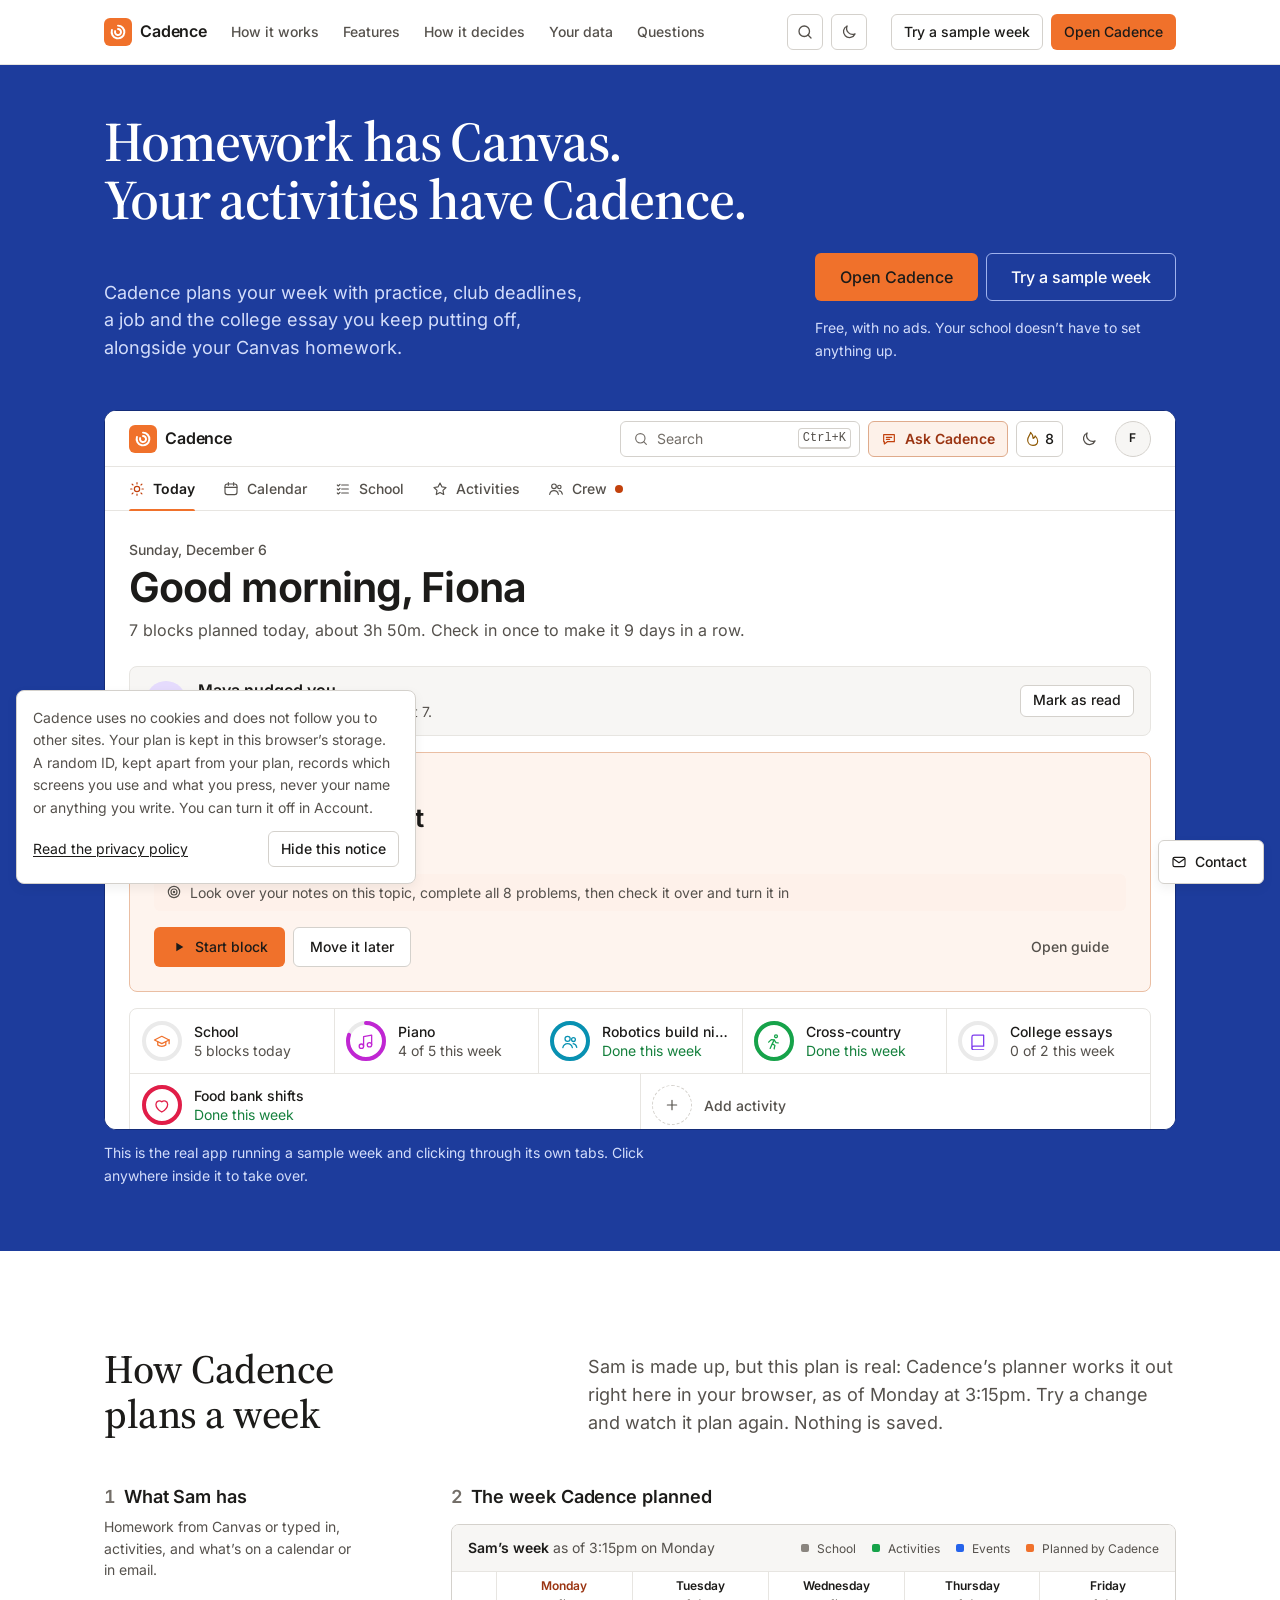
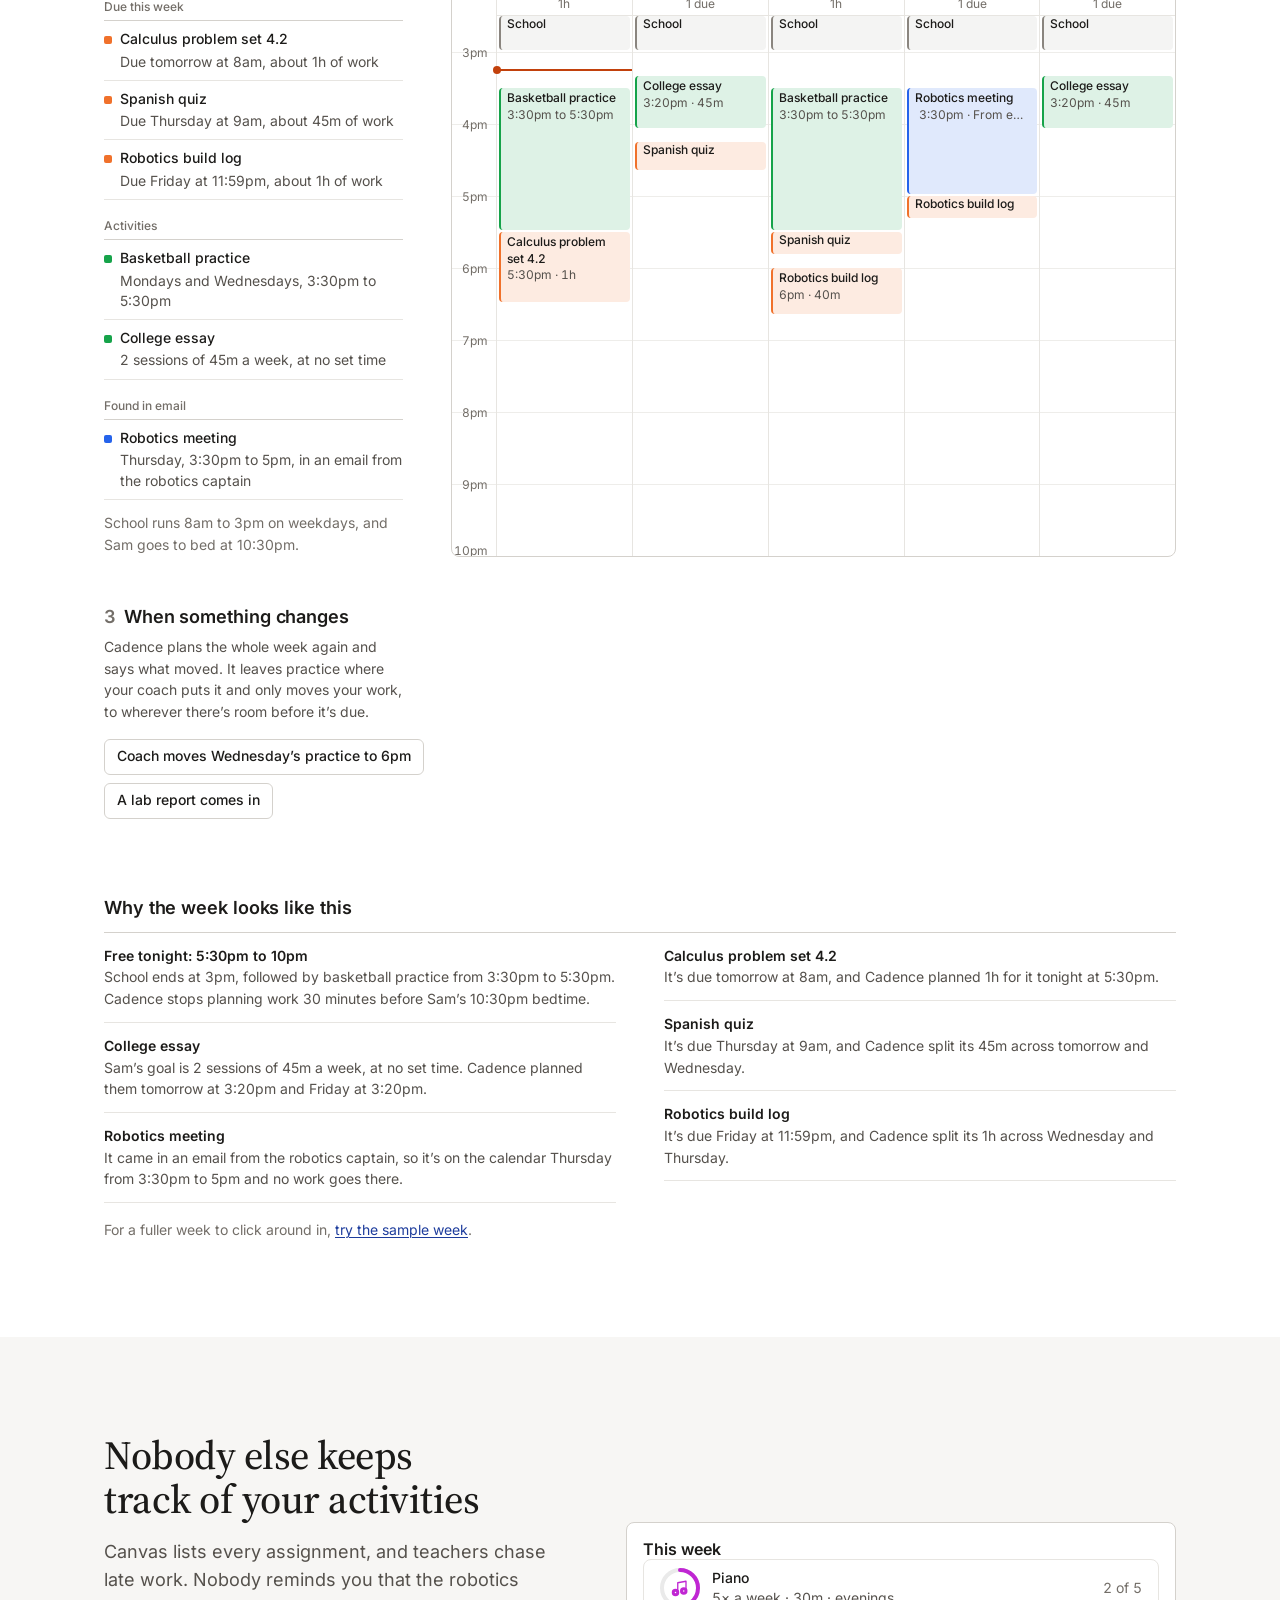
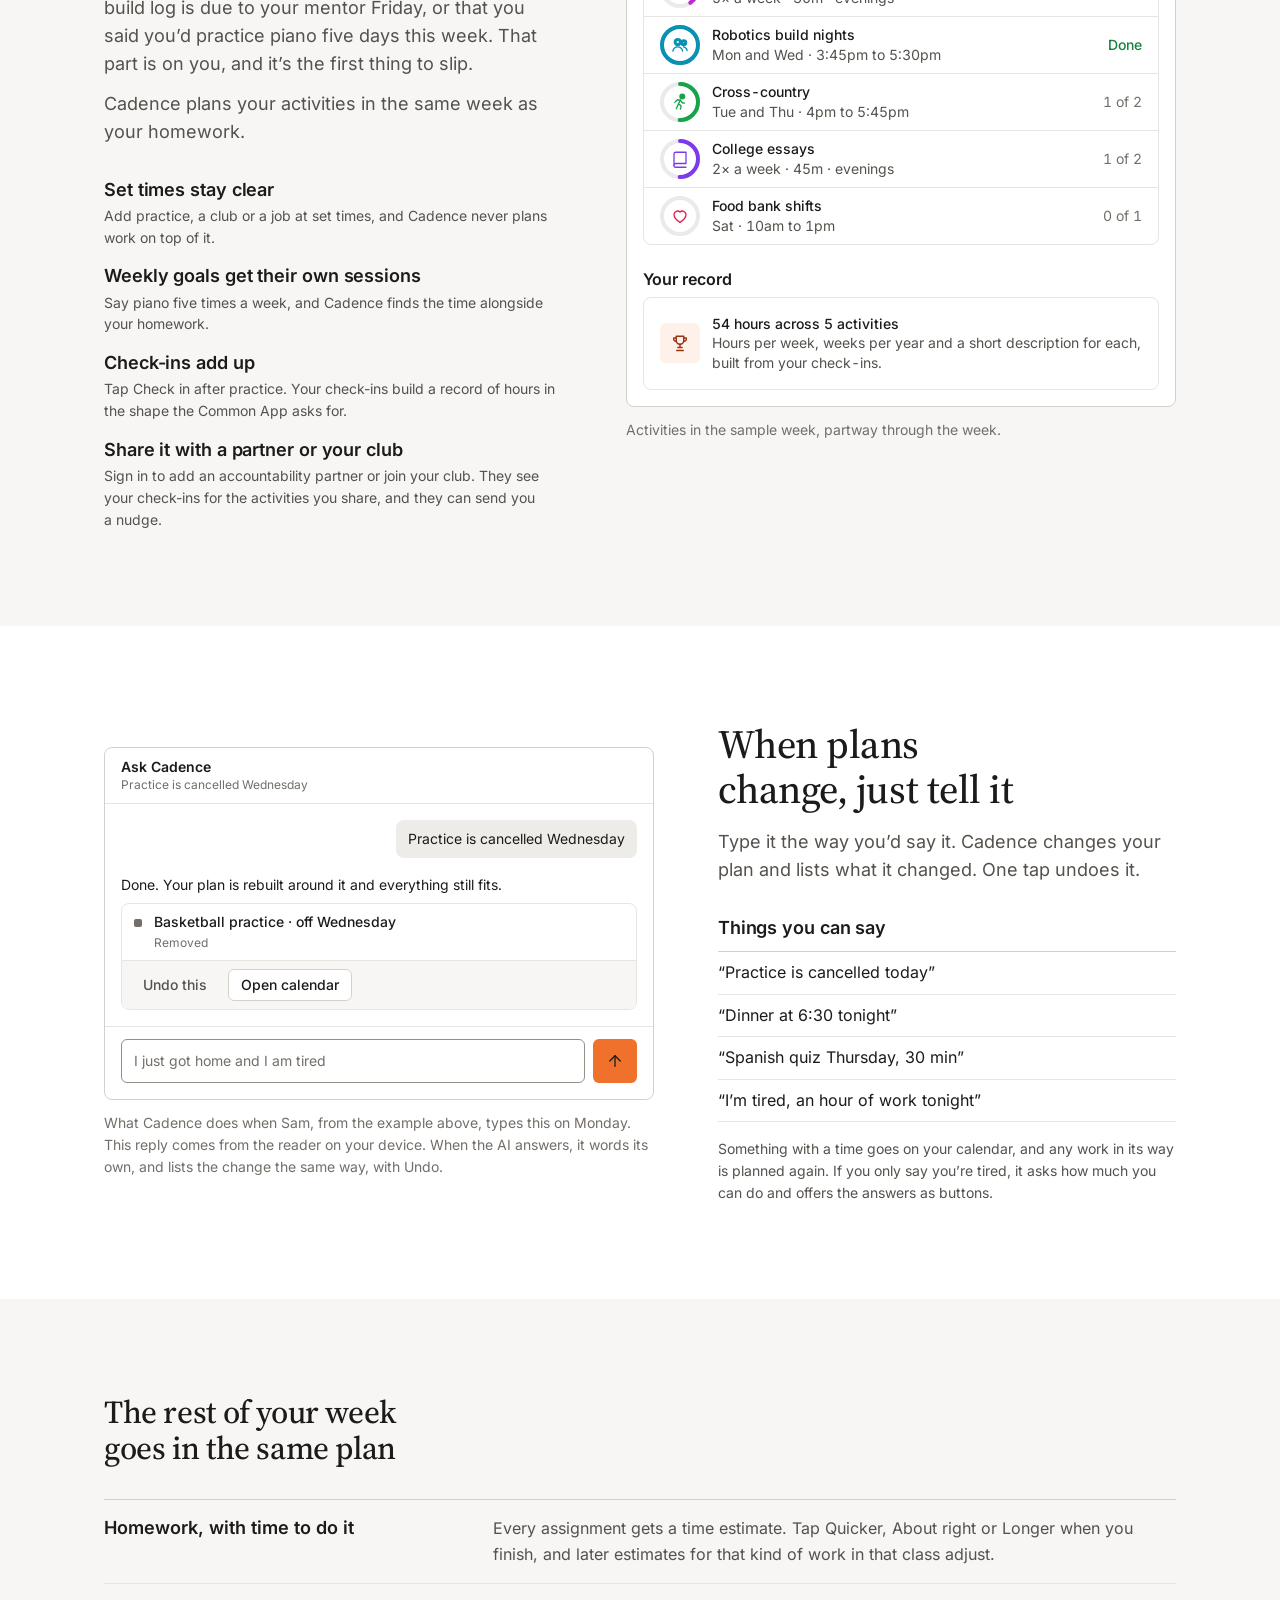
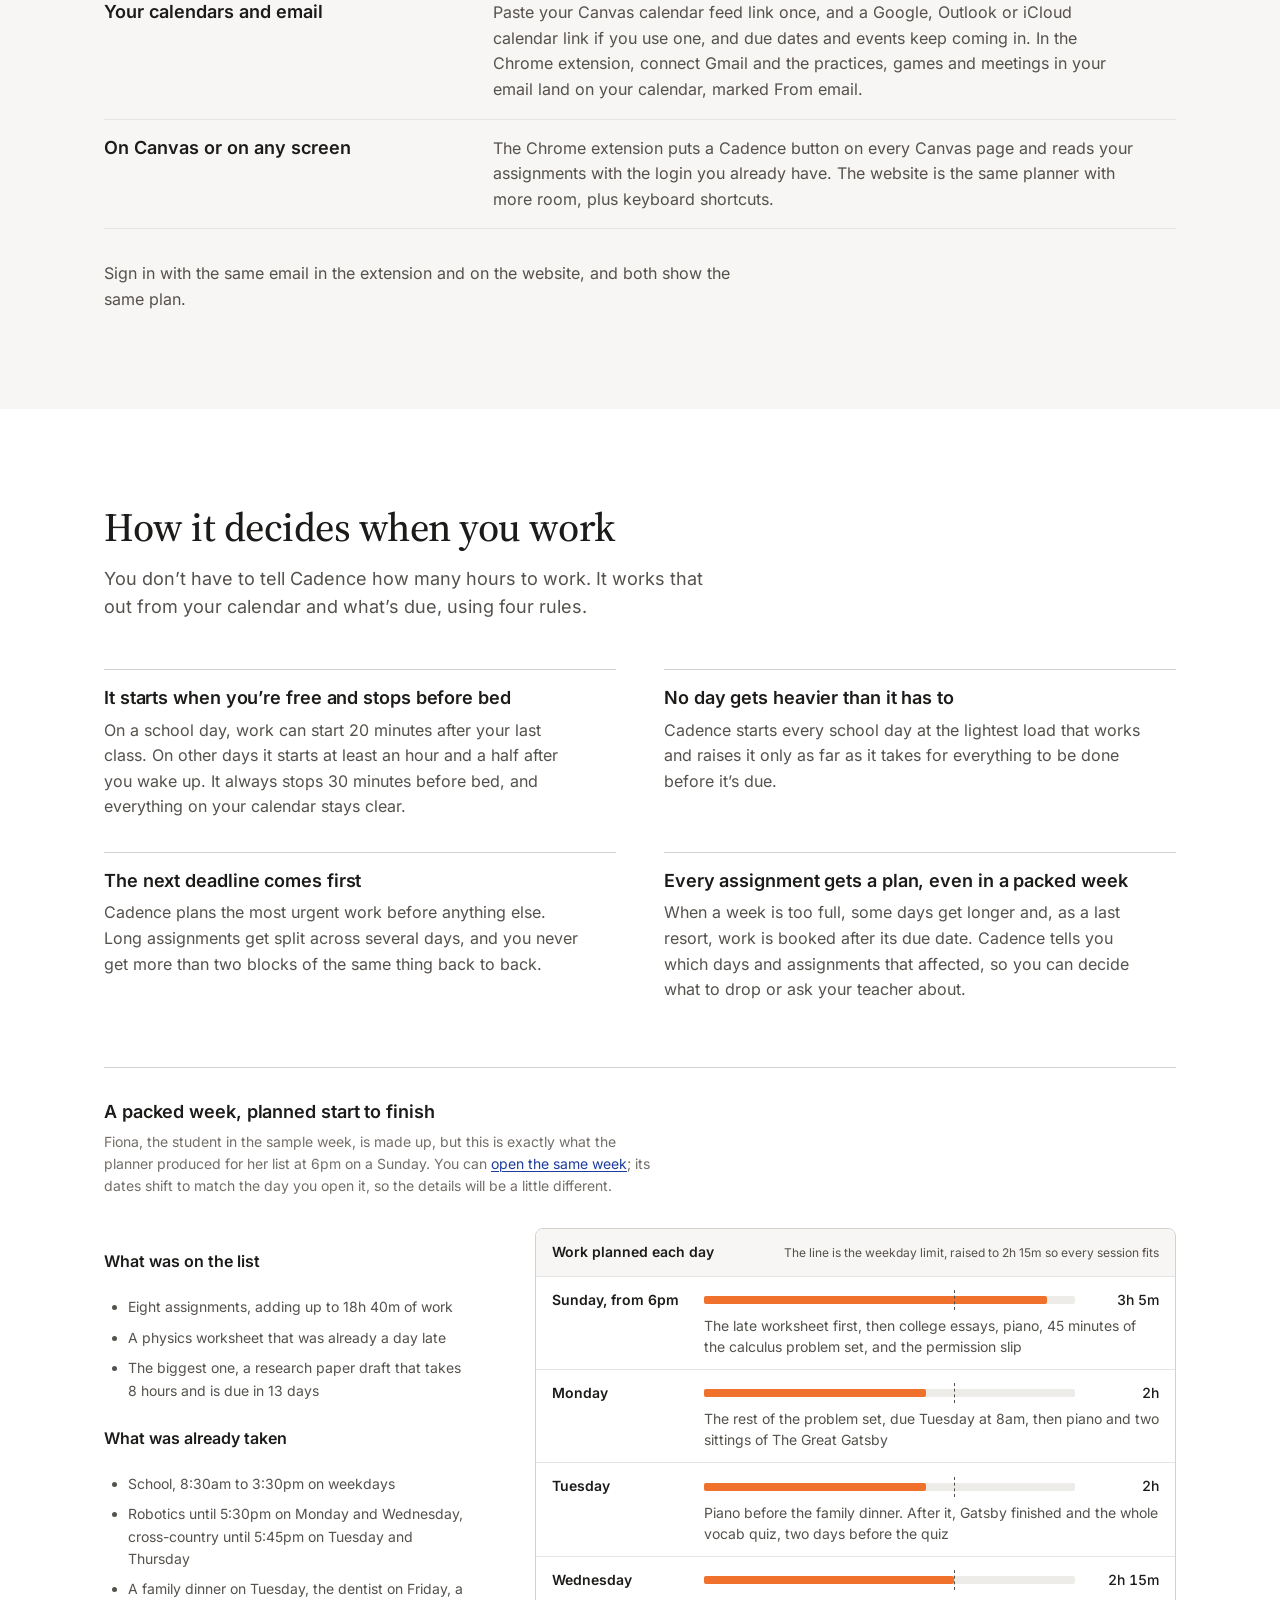
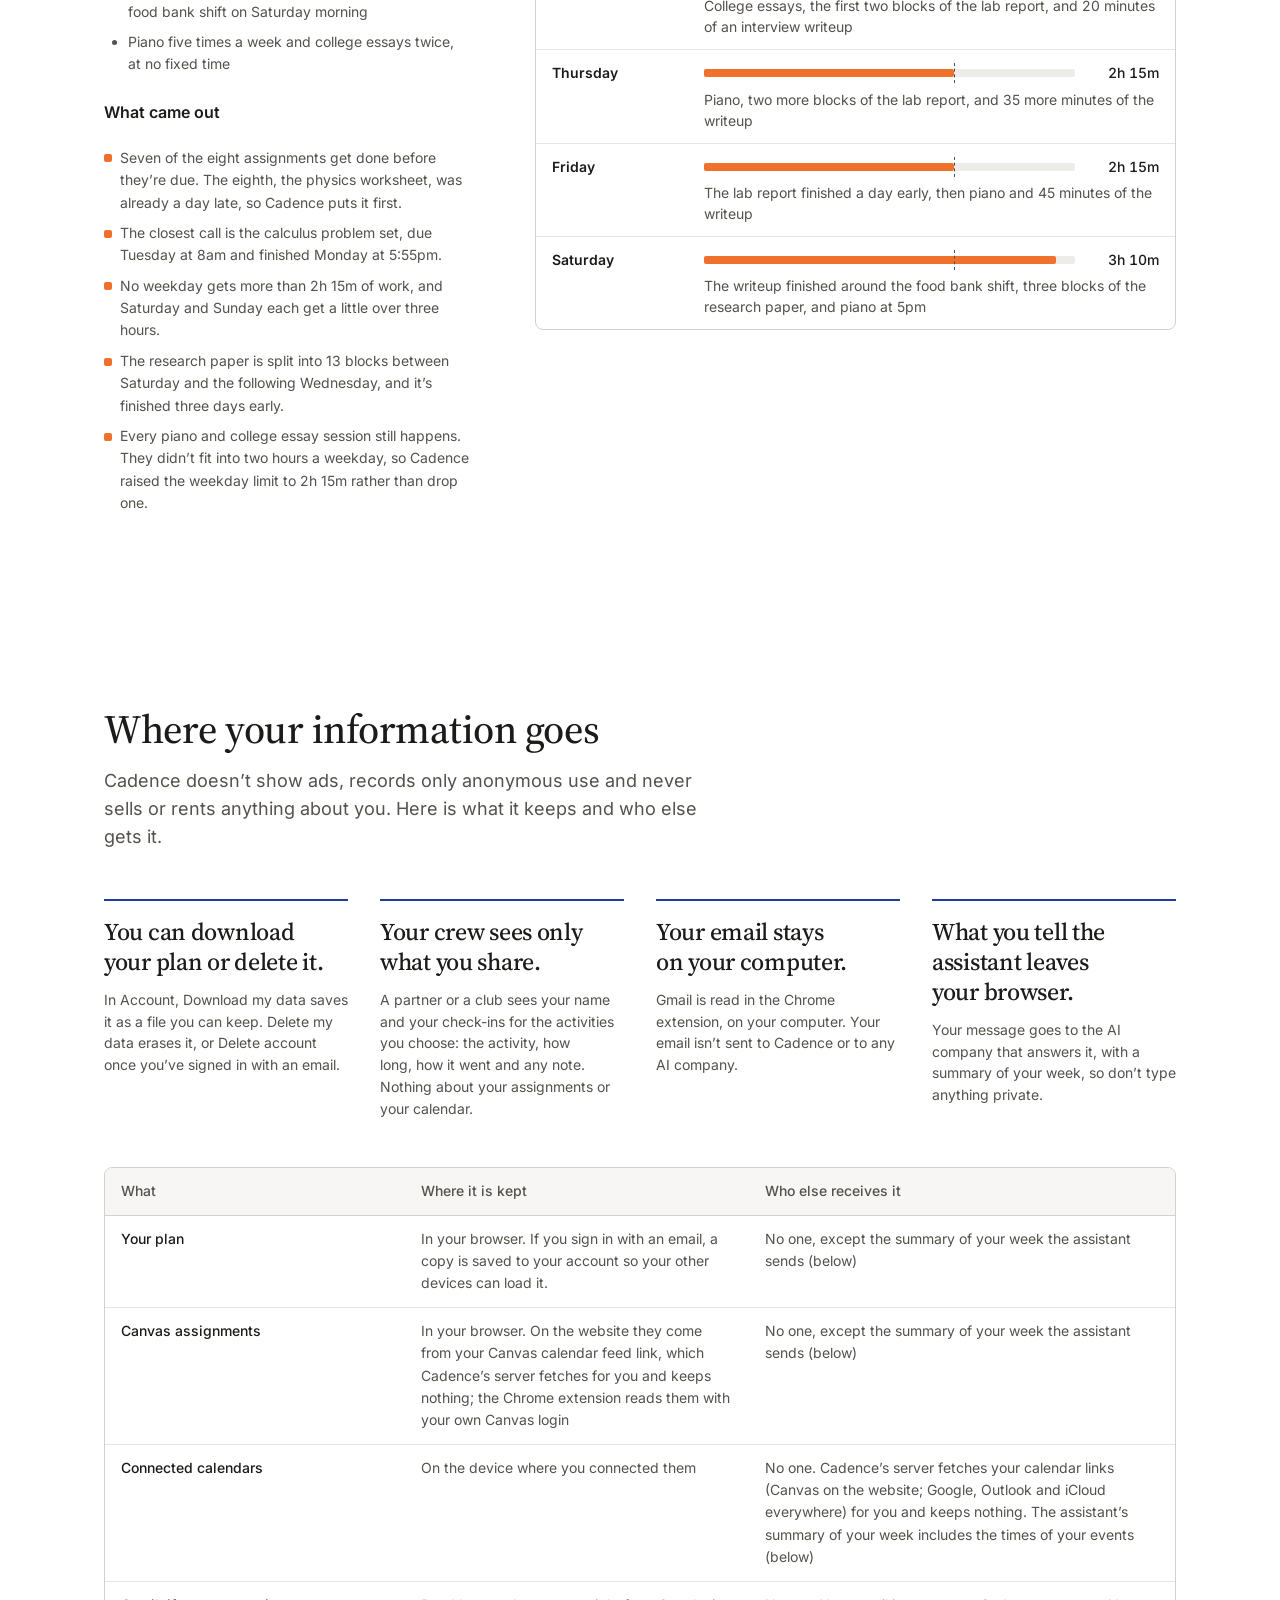
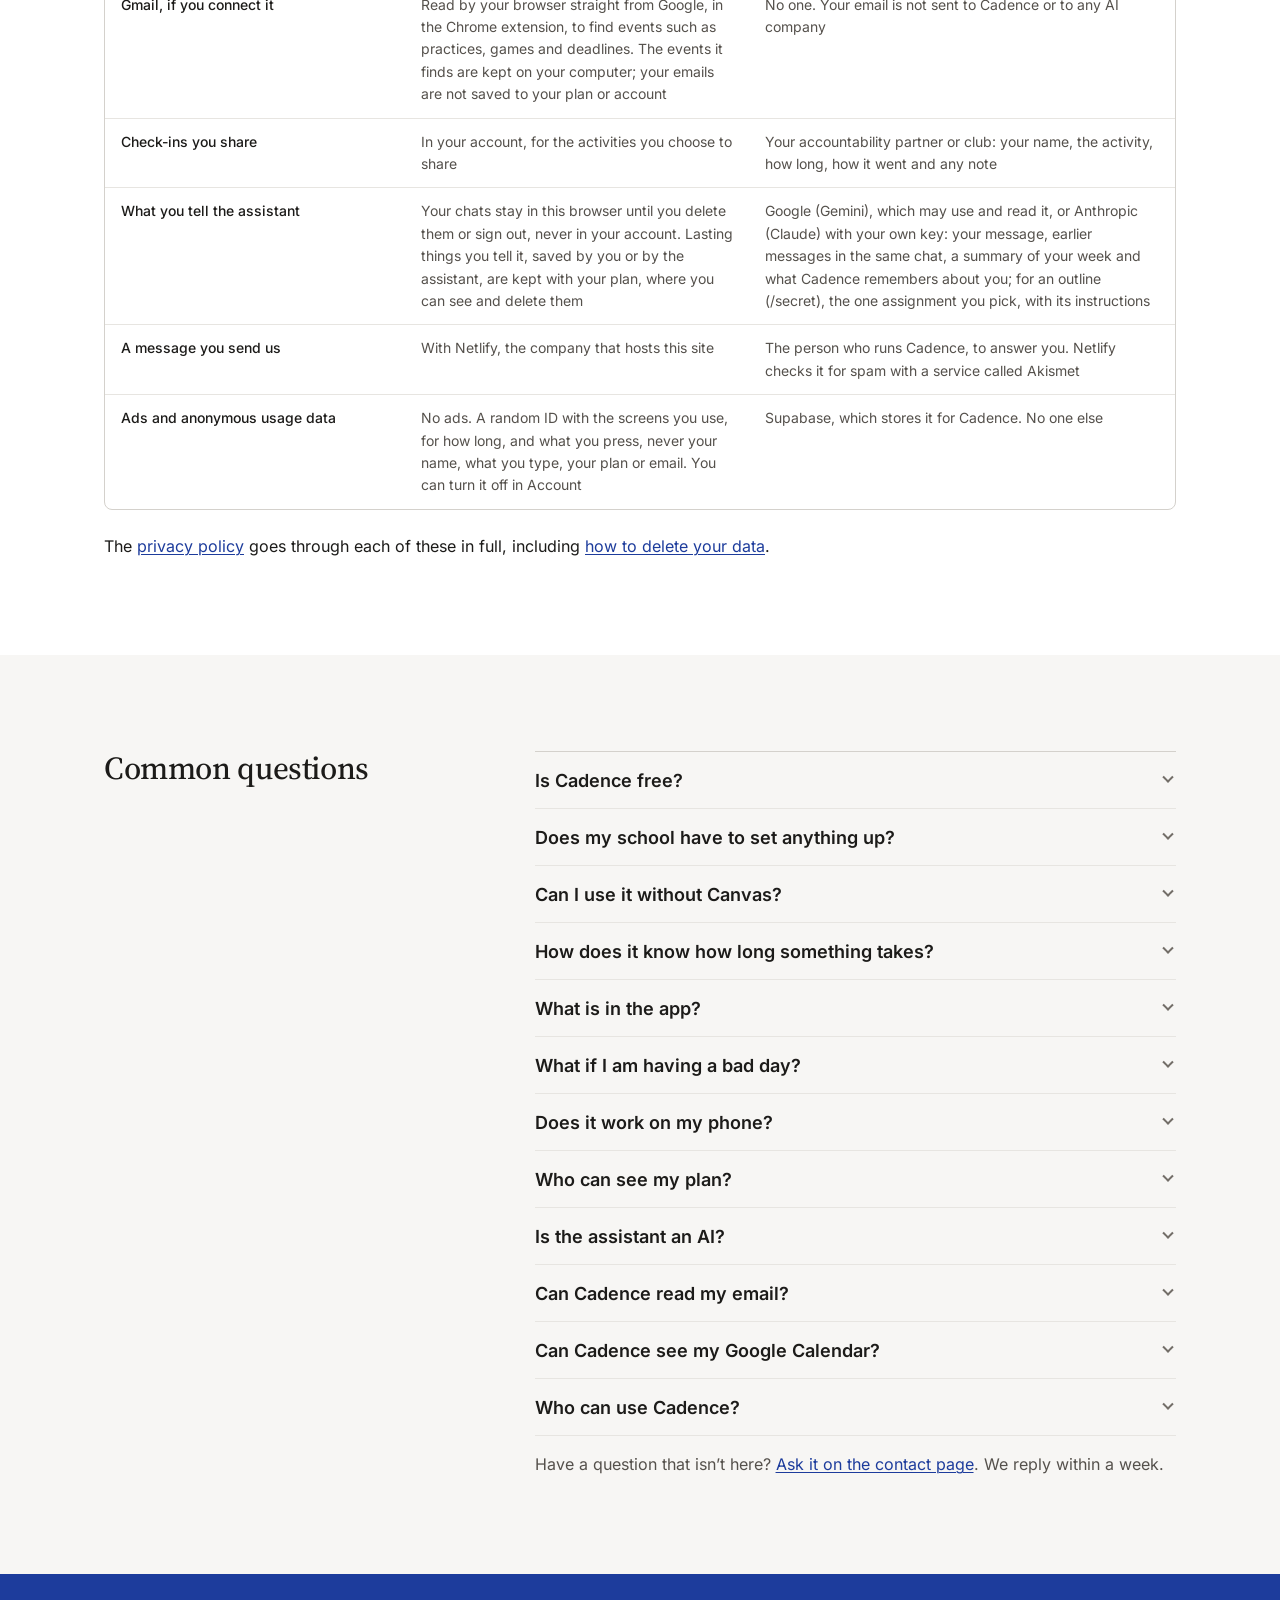
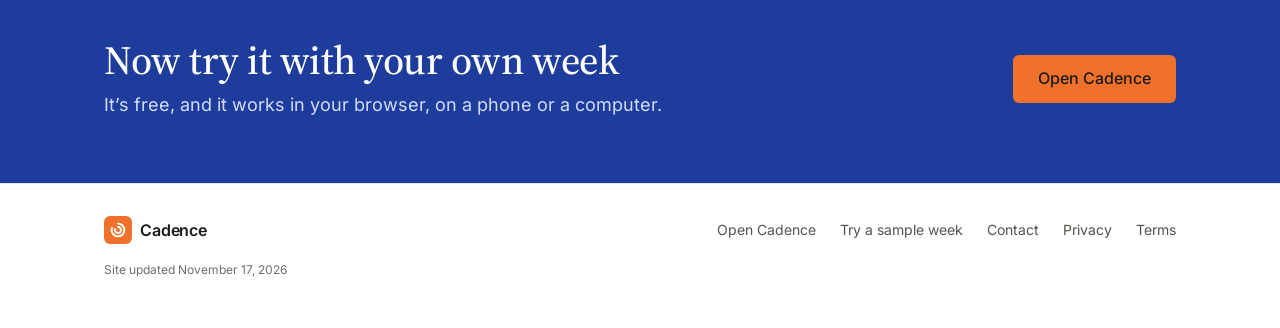
==== commit f5fb71c7: "Set the site updated date to November 17 Co-Authored-By: Claude Opus 5.5 <noreply@anthropic.com>" ====
--- a/index.html
+++ b/index.html
@@ -400,7 +400,7 @@
     <a href="/privacy.html">Privacy</a>
     <a href="/terms.html">Terms</a>
   </nav>
-  <span class="updated-on">Site updated <span data-site="updated"><time datetime="2026-11-16">November 16, 2026</time></span></span>
+  <span class="updated-on">Site updated <span data-site="updated"><time datetime="2026-11-17">November 17, 2026</time></span></span>
 </div></footer>
 
 <aside class="notice" data-notice aria-label="How Cadence stores things" hidden>
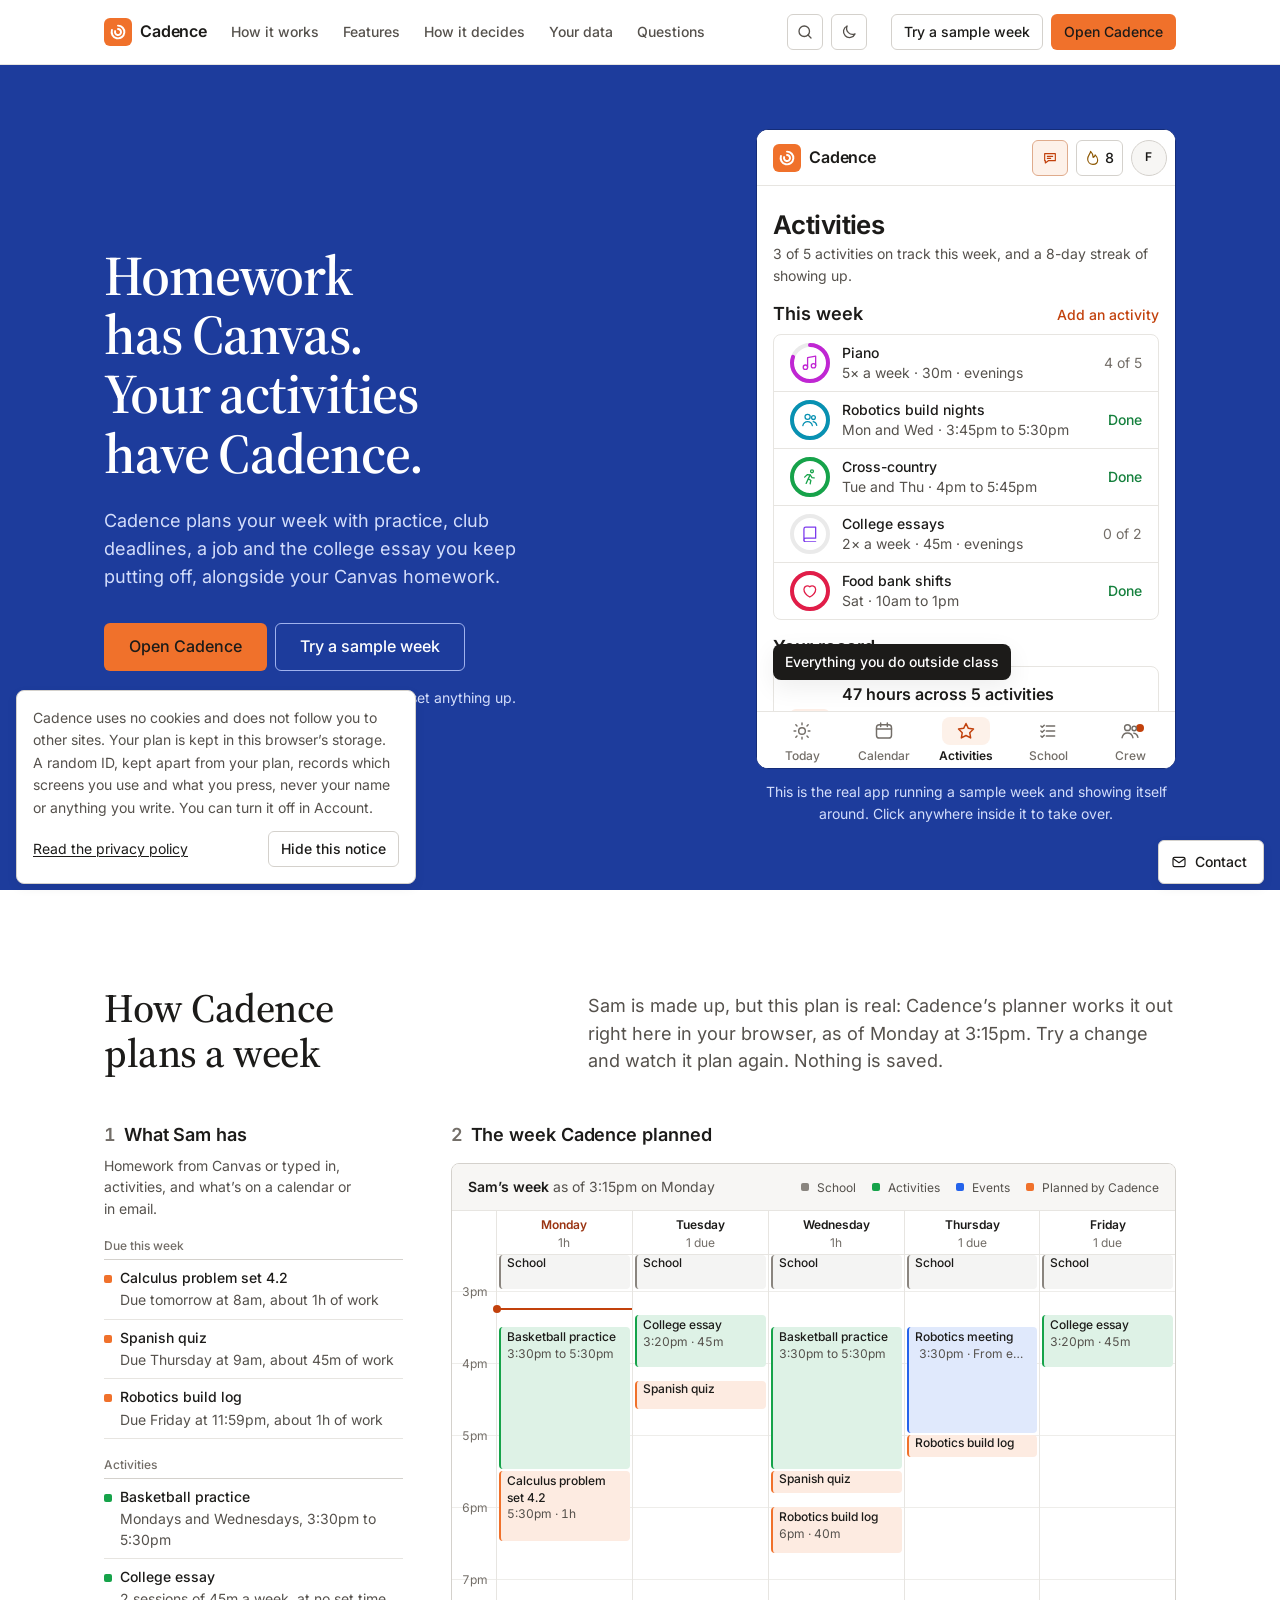
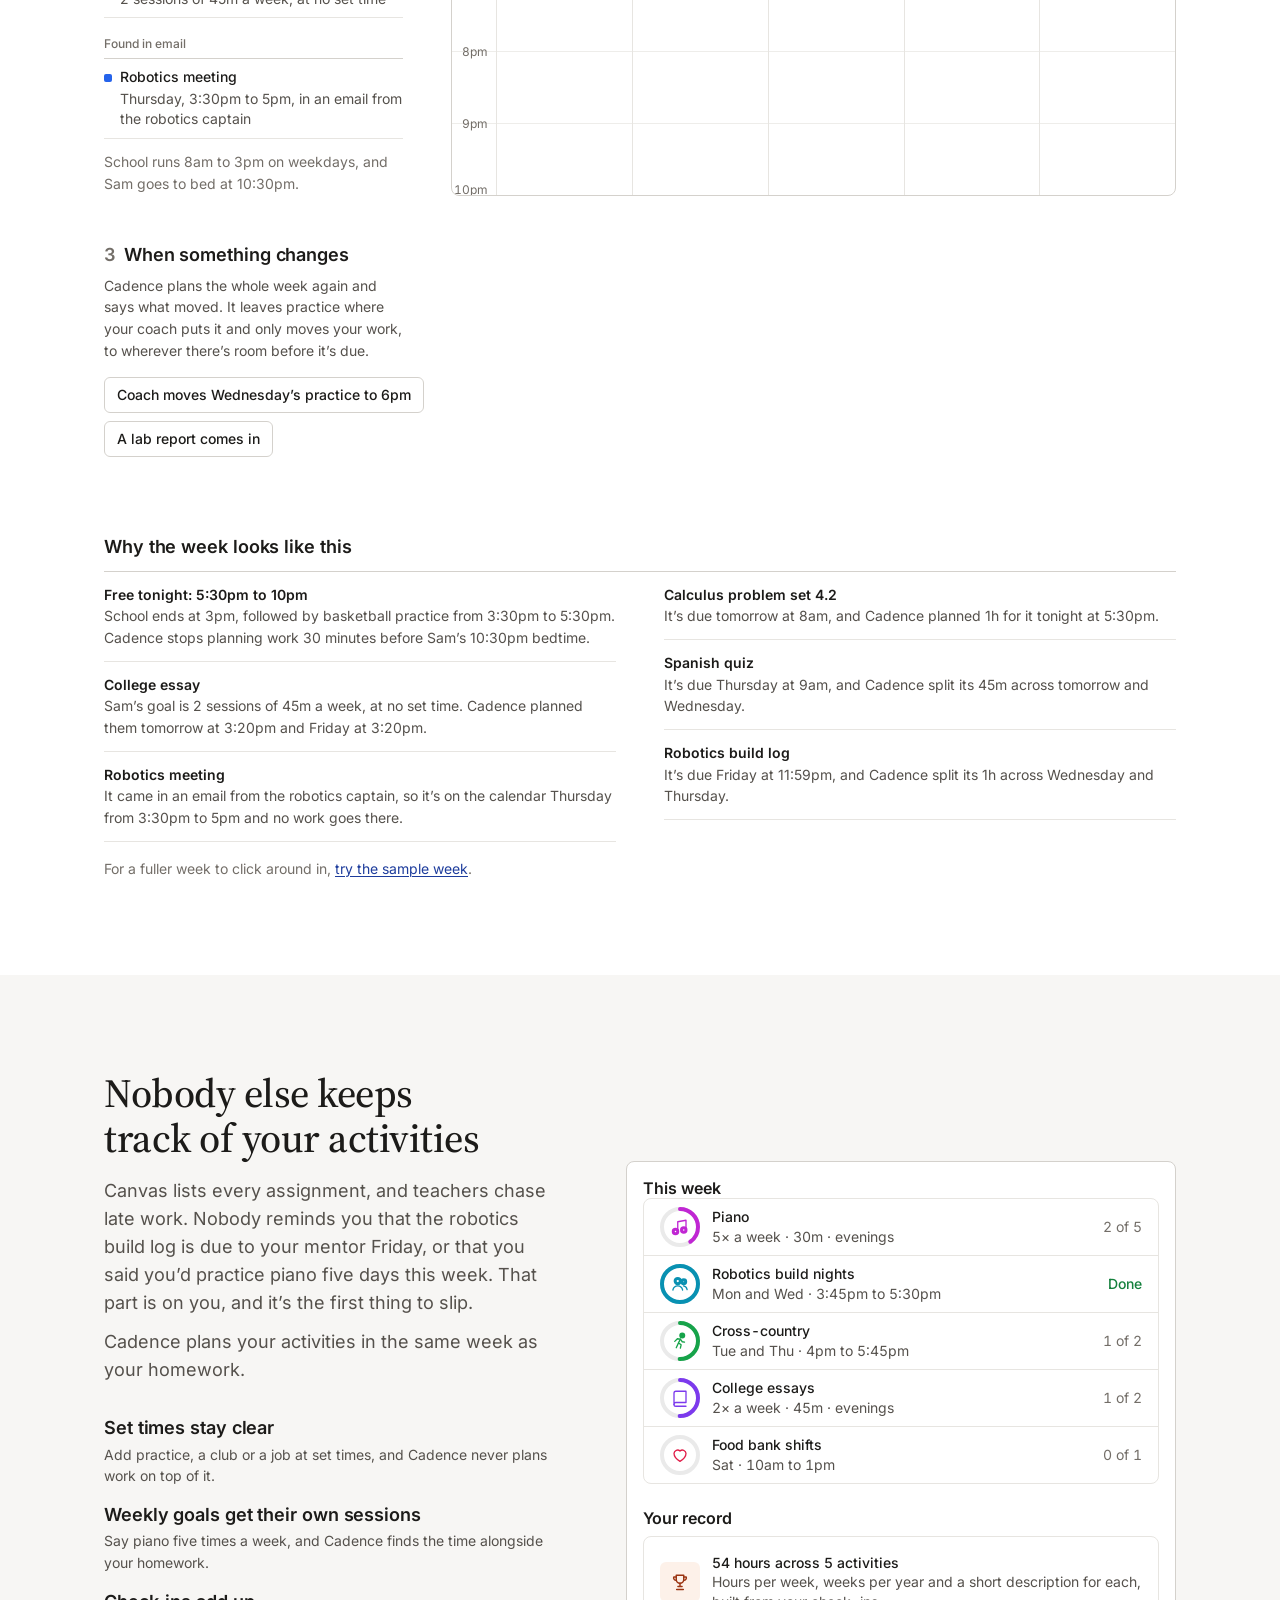
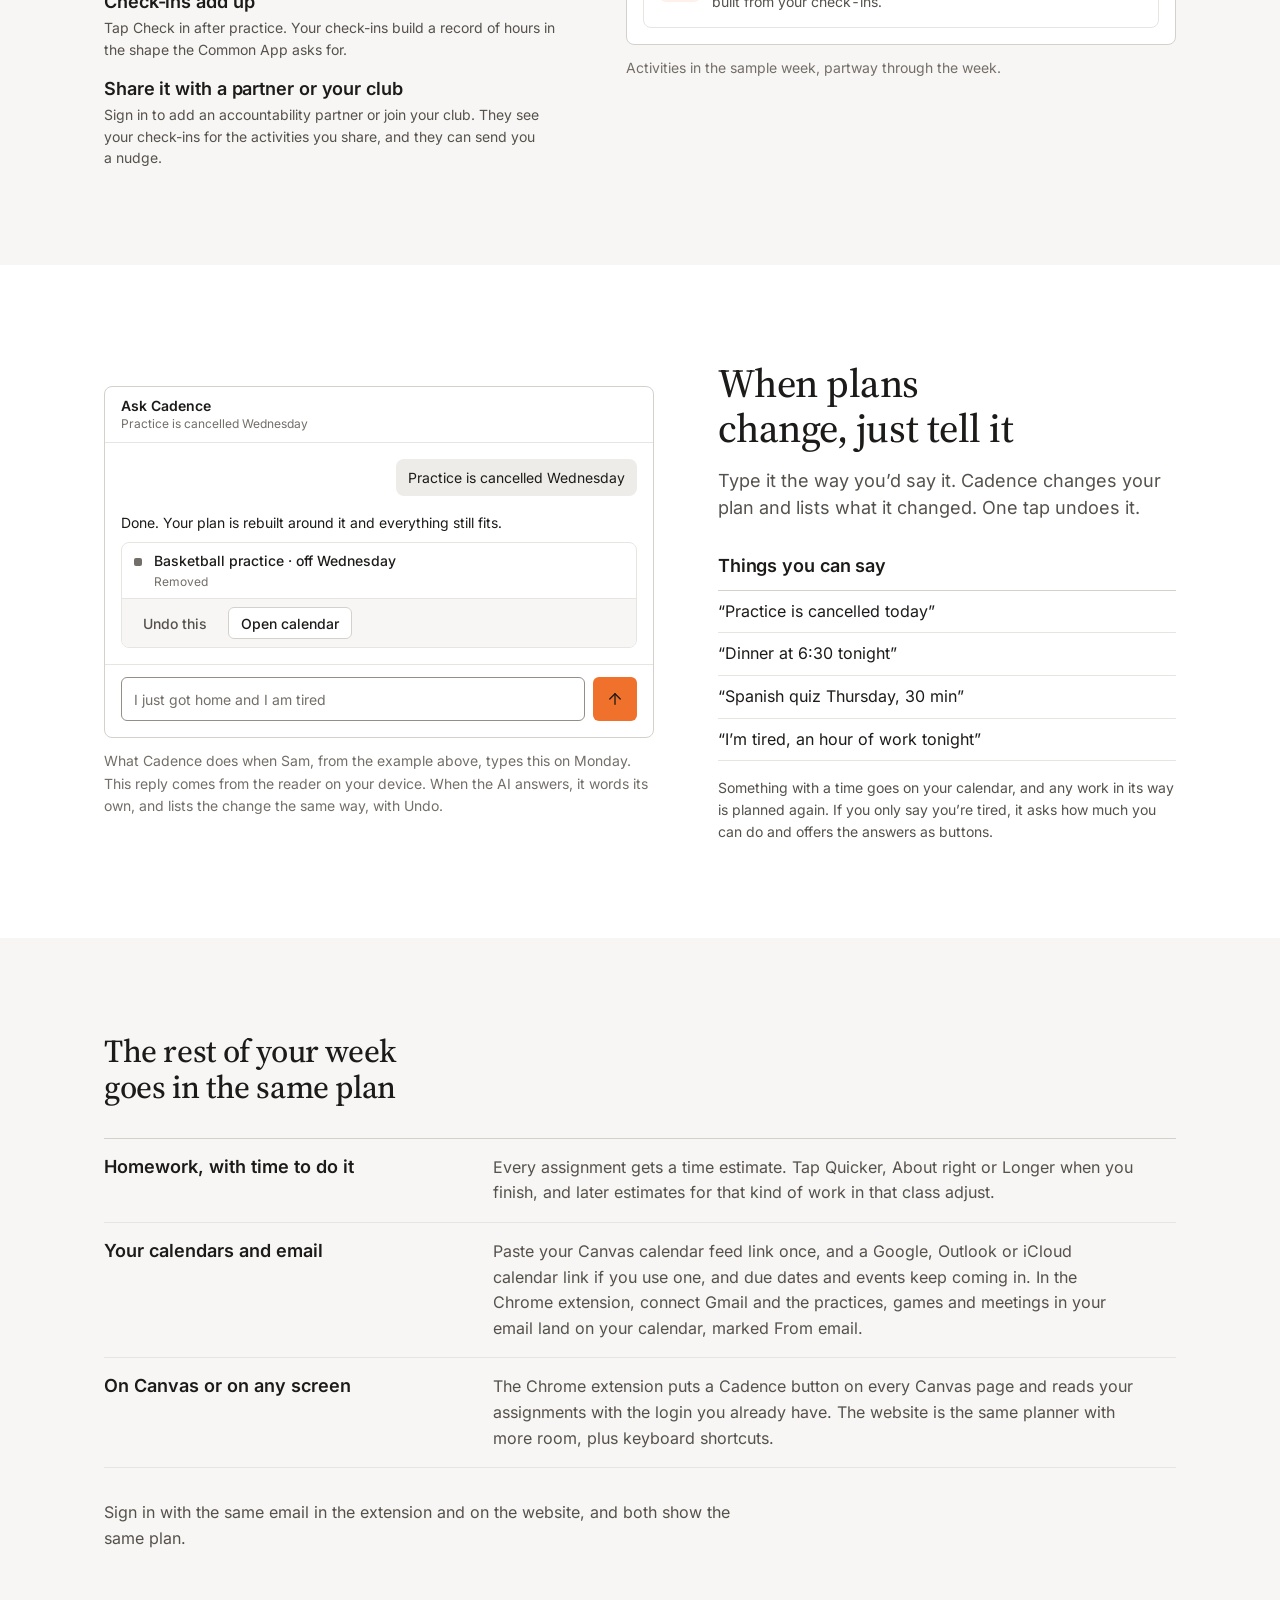
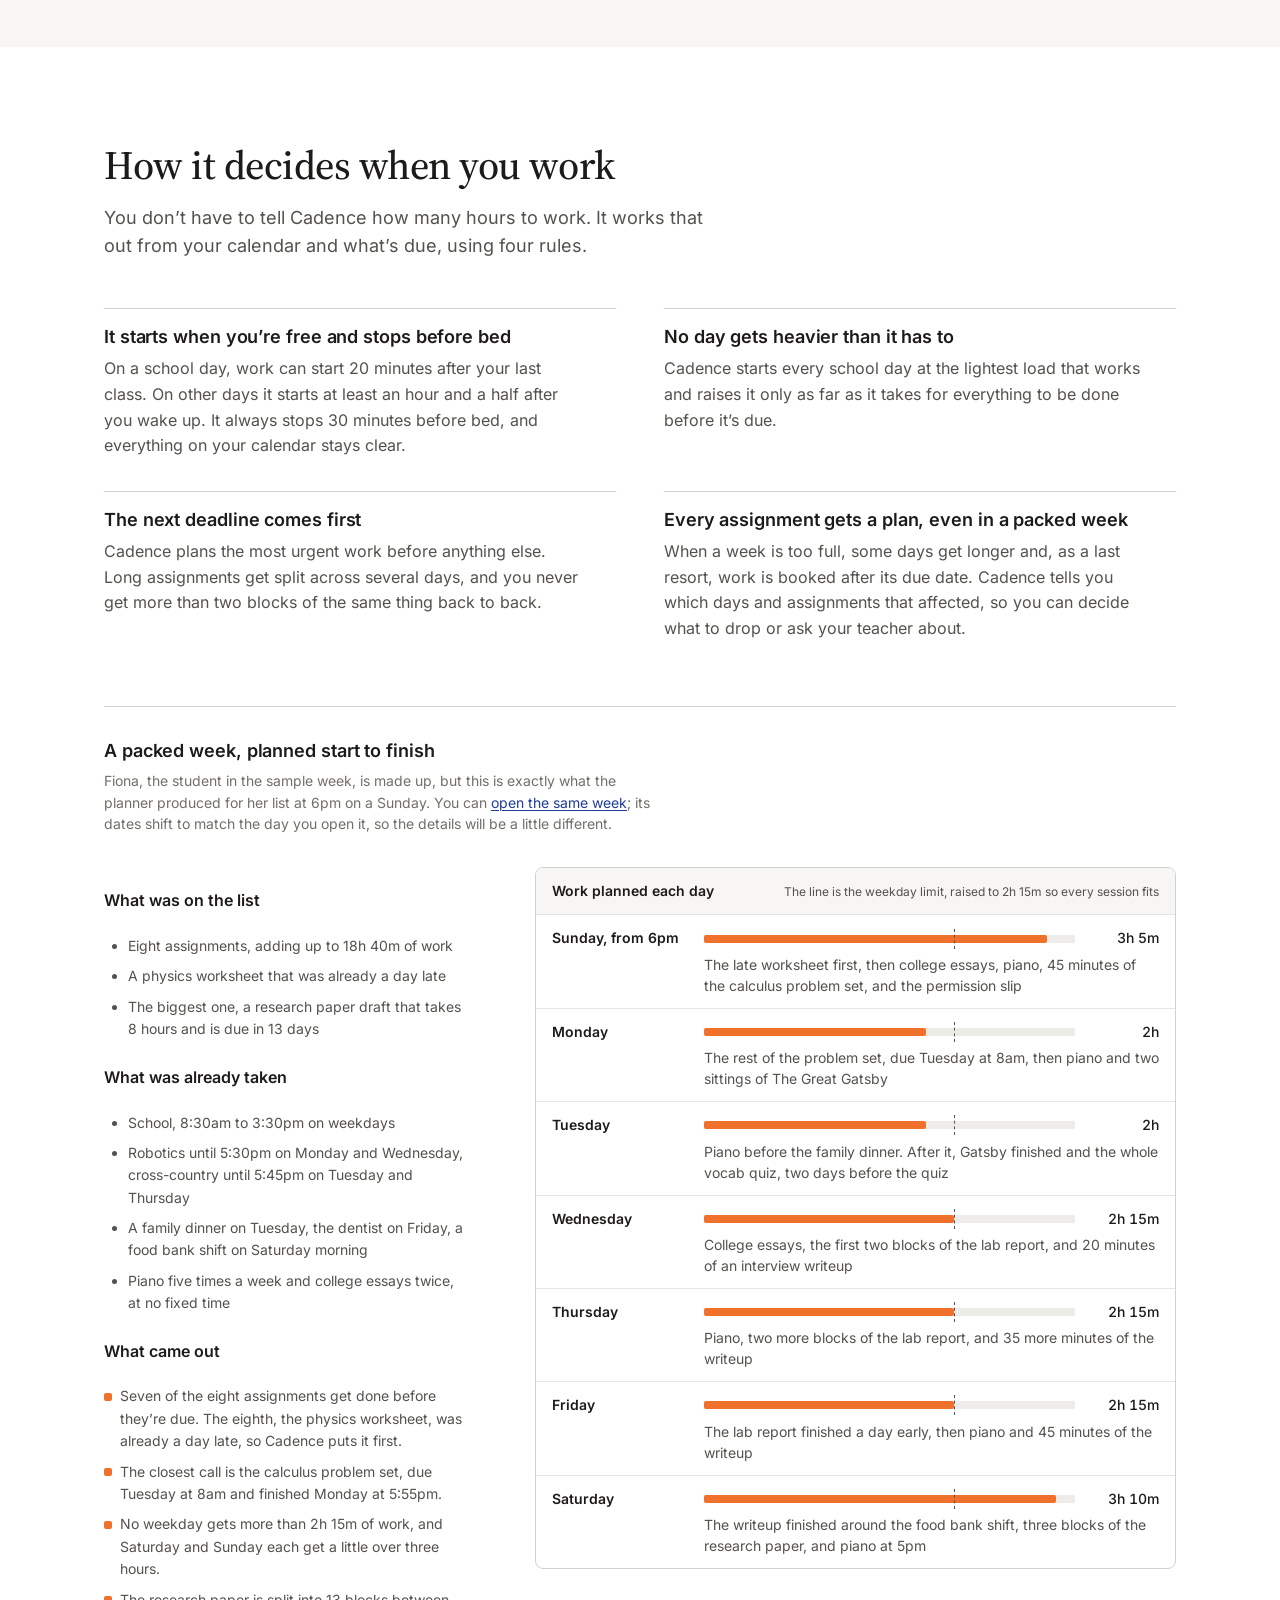
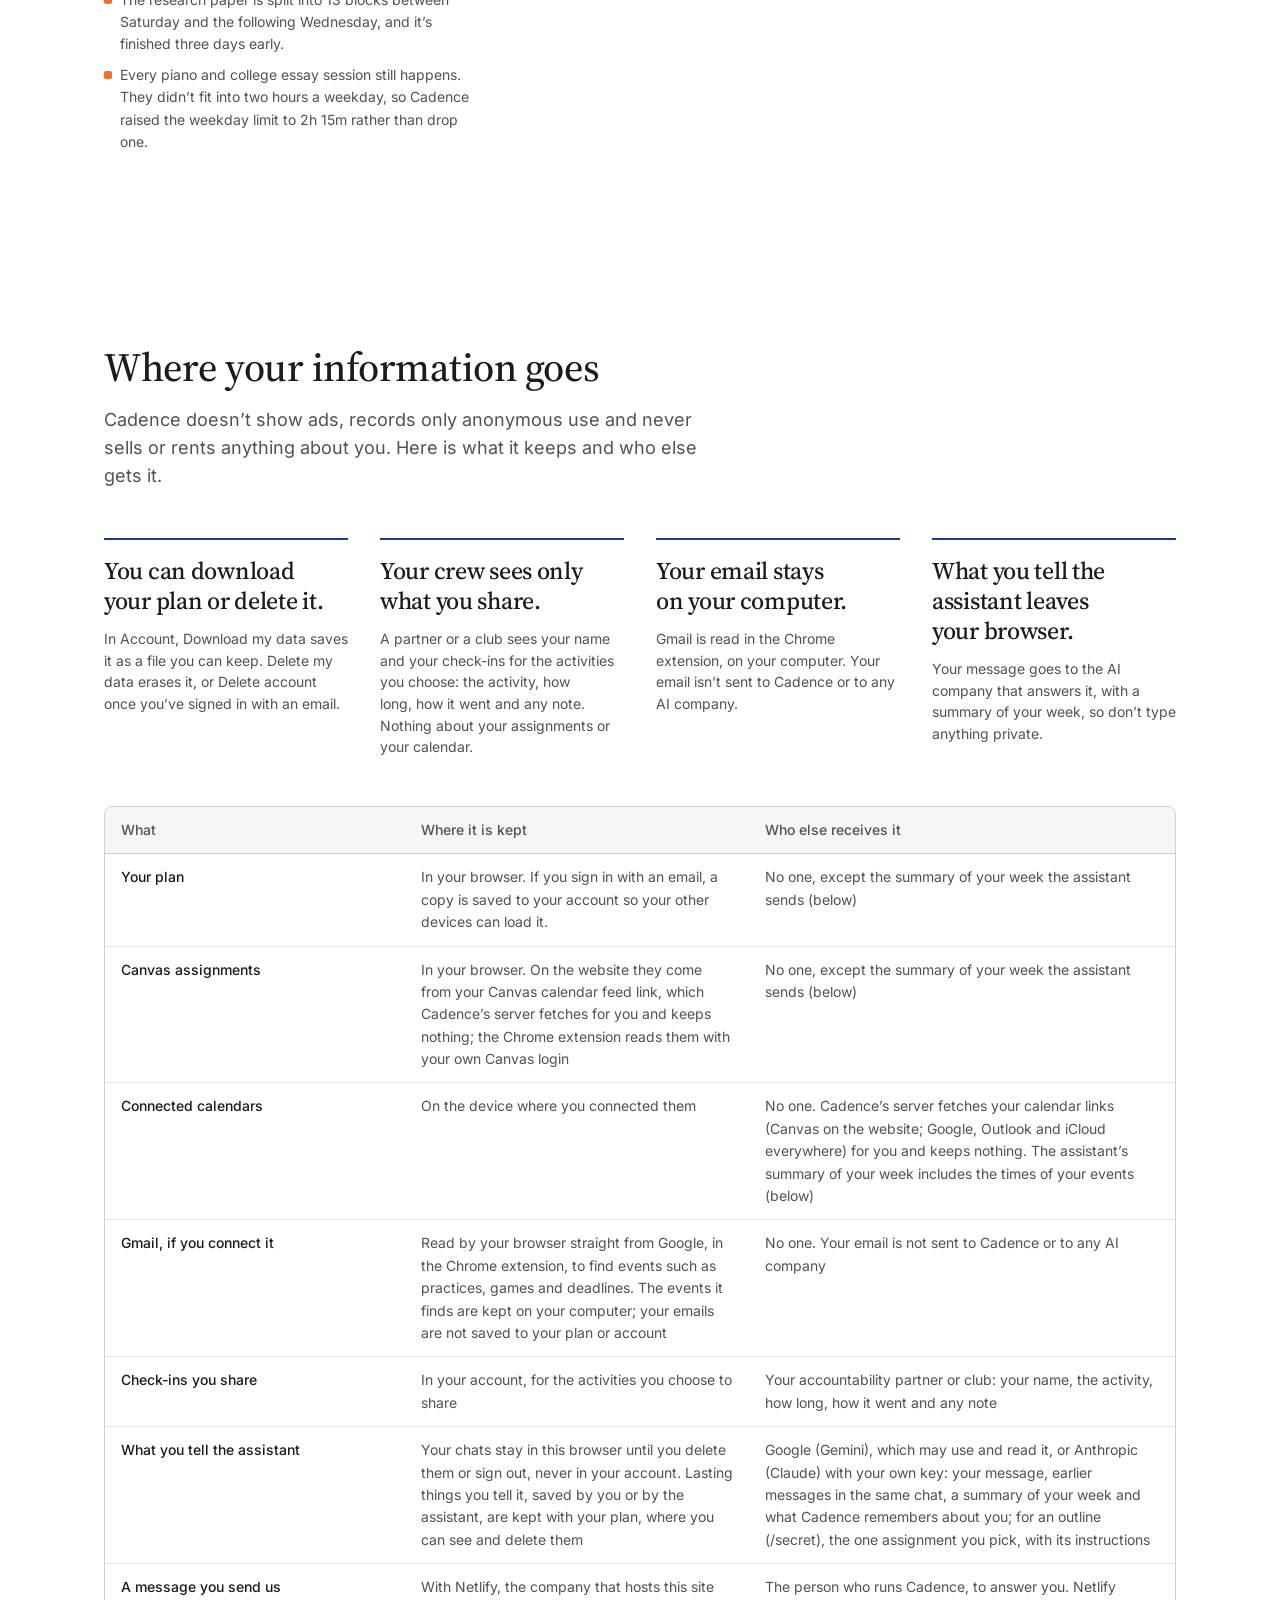
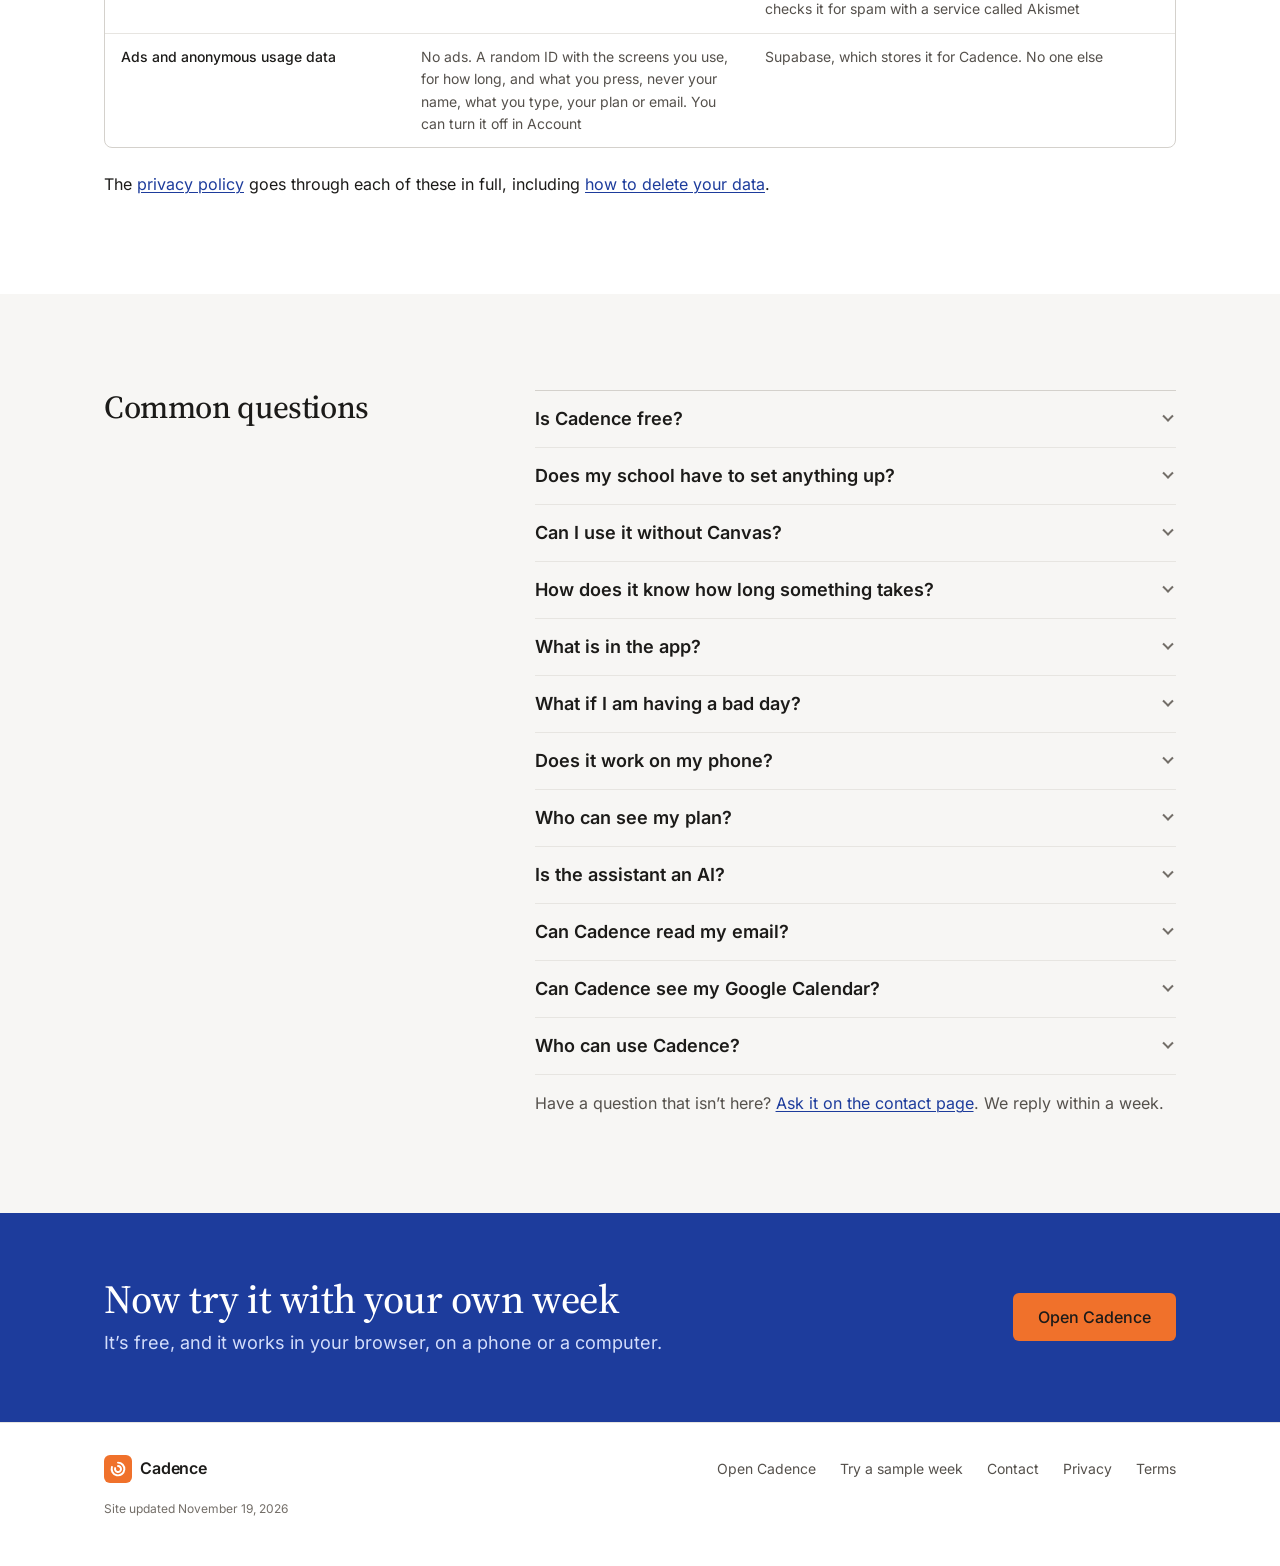
==== commit eab318af: "Activities third in the tabs, a new homepage tour, and Today's connect buttons Tabs are Today, Calen" ====
--- a/index.html
+++ b/index.html
@@ -67,23 +67,19 @@
 <main id="main" tabindex="-1">
 
 <div class="hero"><div class="wrap">
-  <div class="hero-head">
-    <h1><span>Homework has Canvas.</span> <span>Your activities have Cadence.</span></h1>
-    <div class="hero-side">
-      <p class="sub">Cadence plans your week with practice, club deadlines, a job and the college essay you keep putting off, alongside your Canvas homework.</p>
-      <div class="hero-act">
-        <div class="cta">
-          <a class="btn primary large" href="/app.html">Open Cadence</a>
-          <a class="btn plain large" href="/demo.html">Try a sample week</a>
-        </div>
-        <p class="facts">Free, with no ads. Your school doesn&rsquo;t have to set anything up.</p>
-      </div>
-    </div>
+  <div>
+    <h1>Homework has Canvas. Your activities have Cadence.</h1>
+    <p class="sub">Cadence plans your week with practice, club deadlines, a job and the college essay you keep putting off, alongside your Canvas homework.</p>
+    <div class="cta">
+      <a class="btn primary large" href="/app.html">Open Cadence</a>
+      <a class="btn plain large" href="/demo.html">Try a sample week</a>
+    </div>
+    <p class="facts">Free, with no ads. Your school doesn&rsquo;t have to set anything up.</p>
   </div>
   <figure class="live">
     <div class="live-wait" aria-hidden="true"><i></i><i></i><i></i></div>
     <iframe src="/demo.html?embed=1&amp;autoplay=1" title="Cadence, running with a sample week"></iframe>
-    <figcaption>This is the real app running a sample week and clicking through its own tabs. Click anywhere inside it to take over.</figcaption>
+    <figcaption>This is the real app running a sample week and showing itself around. Click anywhere inside it to take over.</figcaption>
   </figure>
 </div></div>
 
@@ -351,7 +347,7 @@
     <details><summary id="how-does-it-know-how-long-something-takes">How does it know how long something takes?</summary>
       <p>It starts from the assignment&rsquo;s title and instructions. When you finish, tap Quicker, About right or Longer, and later estimates for that kind of work in that class adjust. You can also set the time yourself on any assignment.</p></details>
     <details><summary id="what-is-in-the-app">What is in the app?</summary>
-      <p>Five tabs. Today shows what to do next. Calendar has everything with a time on it. School lists every assignment, broken into steps. Activities covers what you do outside class, with a check-in after each one. Crew is for accountability partners and clubs. The <a href="/demo.html">sample week</a> has all five.</p></details>
+      <p>Five tabs. Today shows what to do next. Calendar has everything with a time on it. Activities covers what you do outside class, with a check-in after each one. School lists every assignment, broken into steps. Crew is for accountability partners and clubs. The <a href="/demo.html">sample week</a> has all five.</p></details>
     <details><summary id="what-if-i-am-having-a-bad-day">What if I am having a bad day?</summary>
       <p>Tell the assistant how much you can do tonight, and the rest of tonight&rsquo;s work moves to other days. If those days are already full, Cadence either goes past your number or plans work after its due date, and it tells you which one it did so you can choose what happens.</p></details>
     <details><summary id="does-it-work-on-my-phone">Does it work on my phone?</summary>
@@ -400,7 +396,7 @@
     <a href="/privacy.html">Privacy</a>
     <a href="/terms.html">Terms</a>
   </nav>
-  <span class="updated-on">Site updated <span data-site="updated"><time datetime="2026-11-17">November 17, 2026</time></span></span>
+  <span class="updated-on">Site updated <span data-site="updated"><time datetime="2026-11-19">November 19, 2026</time></span></span>
 </div></footer>
 
 <aside class="notice" data-notice aria-label="How Cadence stores things" hidden>
--- a/site.css
+++ b/site.css
@@ -278,28 +278,21 @@
 .btn.large { min-height: 48px; padding: 0 var(--s6); font-size: var(--t-body); }
 
 /* ---------------------------------------------------------------- hero */
-/* What it is, then the thing itself, running, all of it standing on the
-   stage: a field of evening blue with the app lit up on it as a white
-   screen, and the orange button as the brightest thing there. Each sentence
-   of the headline starts its own line.
-
-   The app runs at its phone size under the words on a phone, and beside
-   them from 768px. From 1080px the frame is wide enough for the app's
-   desktop layout (it switches at 768px inside the frame, and gets its side
-   pane only from 1180px, which the frame never reaches), so it runs the full
-   width of the page under the words, with its week and its tab row. */
+/* What it is on the left; the thing itself, running, on the right, half and
+   half. Both stand on the stage, so the first screen is one field of evening
+   blue with the app lit up on it as a tall white screen and the orange
+   button as the brightest thing there. On a phone the app comes under the
+   words, keeping their left edge. */
 .hero { padding: var(--s12) 0; background: var(--stage); color: var(--on-stage); }
-.hero .wrap { display: grid; grid-template-columns: minmax(0, 1fr); gap: var(--s8); }
-.hero-head { display: grid; gap: var(--s6); align-content: start; }
-.hero h1 { font-size: var(--t-hero); font-weight: 600; line-height: 1.04; letter-spacing: var(--hero-track); }
-.hero h1 span { display: block; }
-.hero .sub { max-width: 44ch; color: var(--on-stage-2); font-size: var(--t-lead); line-height: 1.55; }
+.hero .wrap { display: grid; grid-template-columns: minmax(0, 1fr); gap: var(--s12); align-items: center; }
+.hero h1 { max-width: 14ch; font-size: var(--t-hero); font-weight: 600; line-height: 1.06; letter-spacing: var(--hero-track); }
+.hero .sub { max-width: 42ch; margin-top: var(--s6); color: var(--on-stage-2); font-size: var(--t-lead); line-height: 1.55; }
 .hero .facts { margin-top: var(--s4); color: var(--on-stage-2); font-size: var(--t-sm); }
 .cta { display: flex; flex-wrap: wrap; gap: var(--s2); margin-top: var(--s6); }
-.hero-act { margin-top: var(--s6); }
-.hero .cta { margin-top: 0; }
+.hero .cta { margin-top: var(--s8); }
 /* On a narrow phone the two buttons share one row, each half of it. */
 @media (max-width: 479.98px) {
+  .hero .cta { margin-top: var(--s6); }
   .hero .cta .btn { flex: 1 1 0; padding: 0 var(--s3); }
 }
 /* On the stage, the second button is an outline in the stage's own light,
@@ -307,10 +300,9 @@
 .hero .btn.plain, .closing .btn.plain { border-color: var(--stage-line); background: transparent; color: var(--on-stage); }
 .hero .btn.plain:hover, .closing .btn.plain:hover { background: var(--stage-hover); }
 .hero :focus-visible, .closing :focus-visible { outline-color: var(--on-stage); }
-/* Under the words on a narrow screen, it keeps their left edge. */
 .live { --live-h: min(640px, calc(100dvh - 176px)); position: relative; width: 100%; max-width: 420px; margin: 0; }
 .live iframe { position: relative; display: block; width: 100%; height: var(--live-h); min-height: 480px; border: 1px solid var(--stage-edge); border-radius: var(--r-xl); background: var(--bg); }
-.live figcaption { max-width: 64ch; margin-top: var(--s3); color: var(--on-stage-2); font-size: var(--t-sm); }
+.live figcaption { margin-top: var(--s3); color: var(--on-stage-2); font-size: var(--t-sm); text-align: center; }
 /* Until the demo has loaded, its frame is already there, the same size and
    colour as the app, holding three quiet bars: a white screen waiting on the
    blue, not bars floating on it. */
@@ -336,20 +328,15 @@
 .live.ready .live-wait i { animation: none; }
 @keyframes live-late { to { opacity: 1; } }
 @keyframes wait { from { opacity: .45; } to { opacity: 1; } }
-/* A tablet: the words on the left, the app at its phone size on the right. */
-@media (min-width: 768px) and (max-width: 1079.98px) {
-  .hero .wrap { grid-template-columns: minmax(0, 1fr) 420px; gap: var(--s12); align-items: start; }
-}
-/* Wide: the words across the top, the headline on its own and the sentence
-   beside the buttons under it, then the app at its desktop size. */
-@media (min-width: 1080px) {
-  .hero { padding: var(--s12) 0 var(--s16); }
-  .hero .wrap { gap: var(--s12); }
-  .hero-head { gap: var(--s6); }
-  .hero-side { display: grid; grid-template-columns: minmax(0, 1fr) auto; align-items: end; gap: var(--s6) var(--s12); }
-  .hero-act { margin-top: 0; }
-  .hero-act .facts { max-width: 40ch; }
-  .live { --live-h: 720px; max-width: none; }
+/* From a tablet up: half and half, the words on the left and the app, at its
+   tall phone size, on the right. */
+@media (min-width: 768px) {
+  .hero .wrap { grid-template-columns: repeat(2, minmax(0, 1fr)); gap: var(--s12); }
+  .live { justify-self: end; }
+}
+@media (min-width: 960px) {
+  .hero { padding: var(--s16) 0; }
+  .hero .wrap { gap: var(--s16); }
 }
 
 /* ------------------------------------------------------------ sections */
